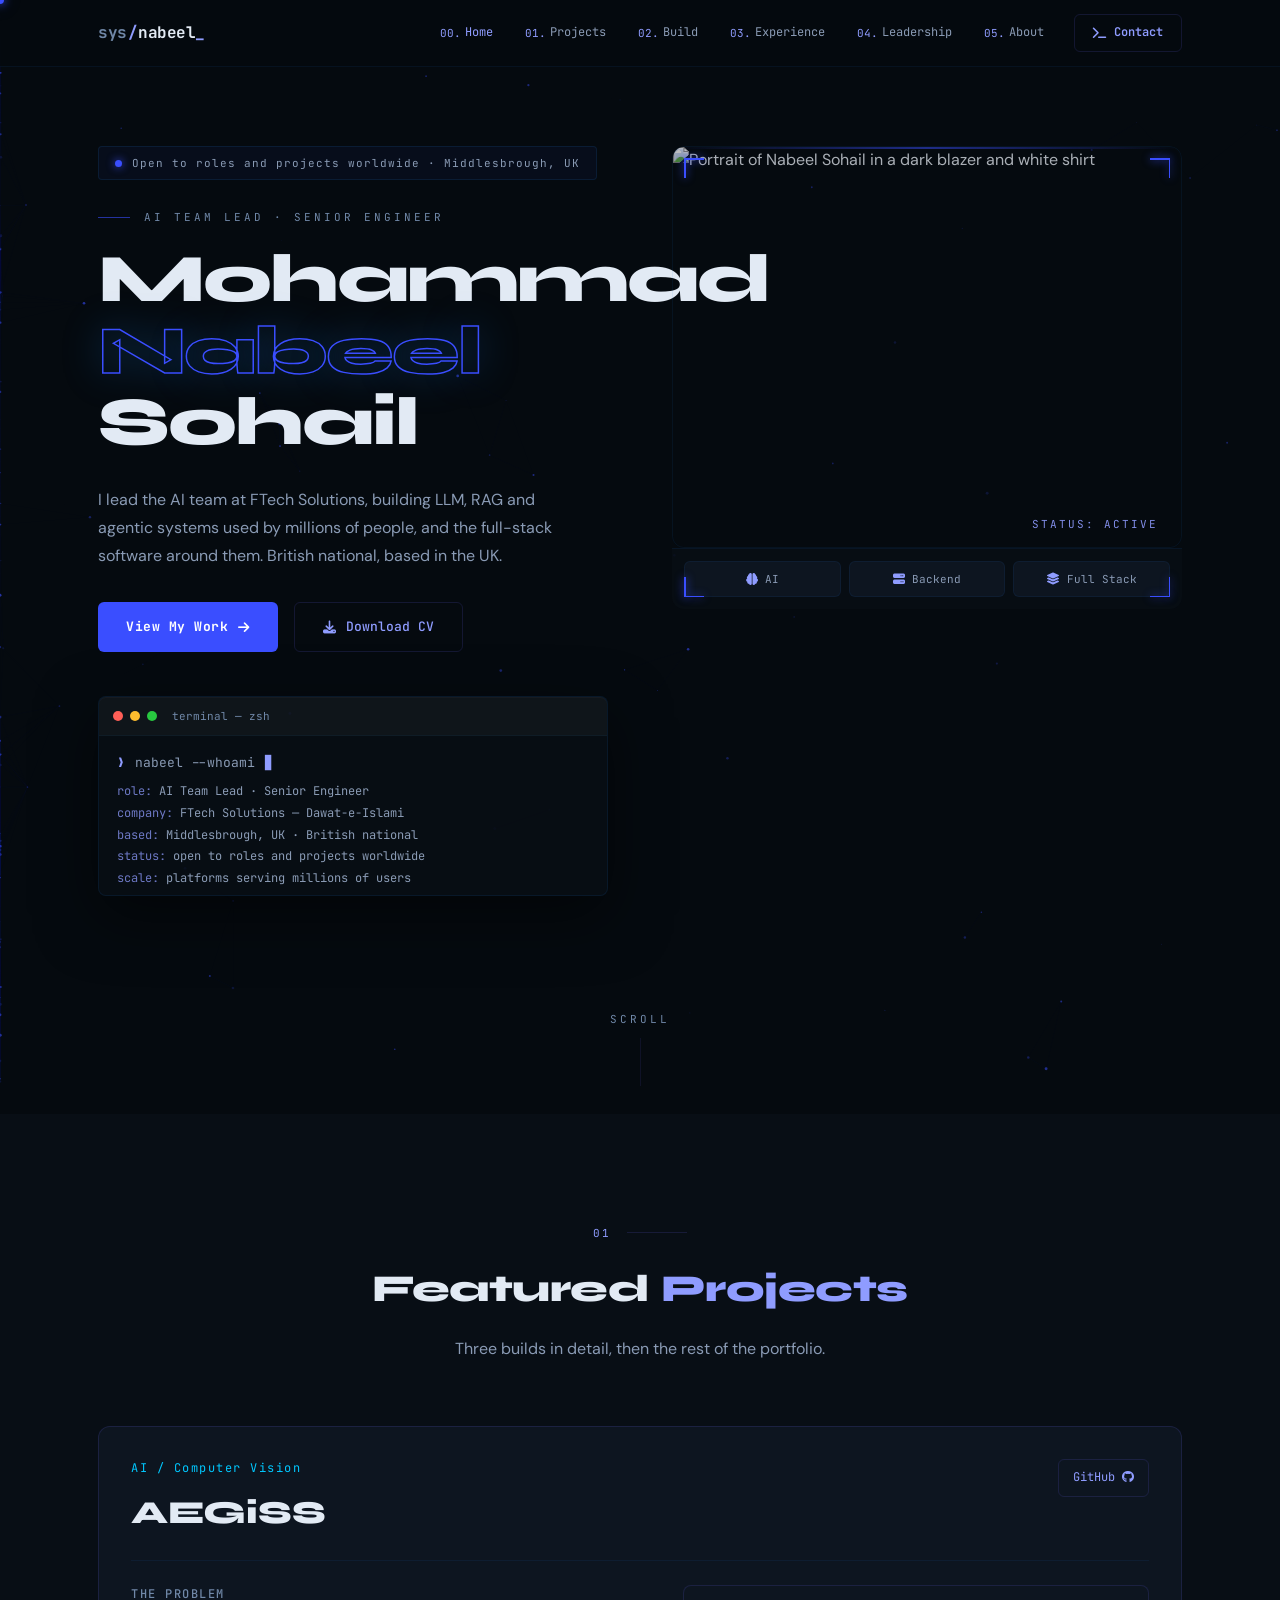
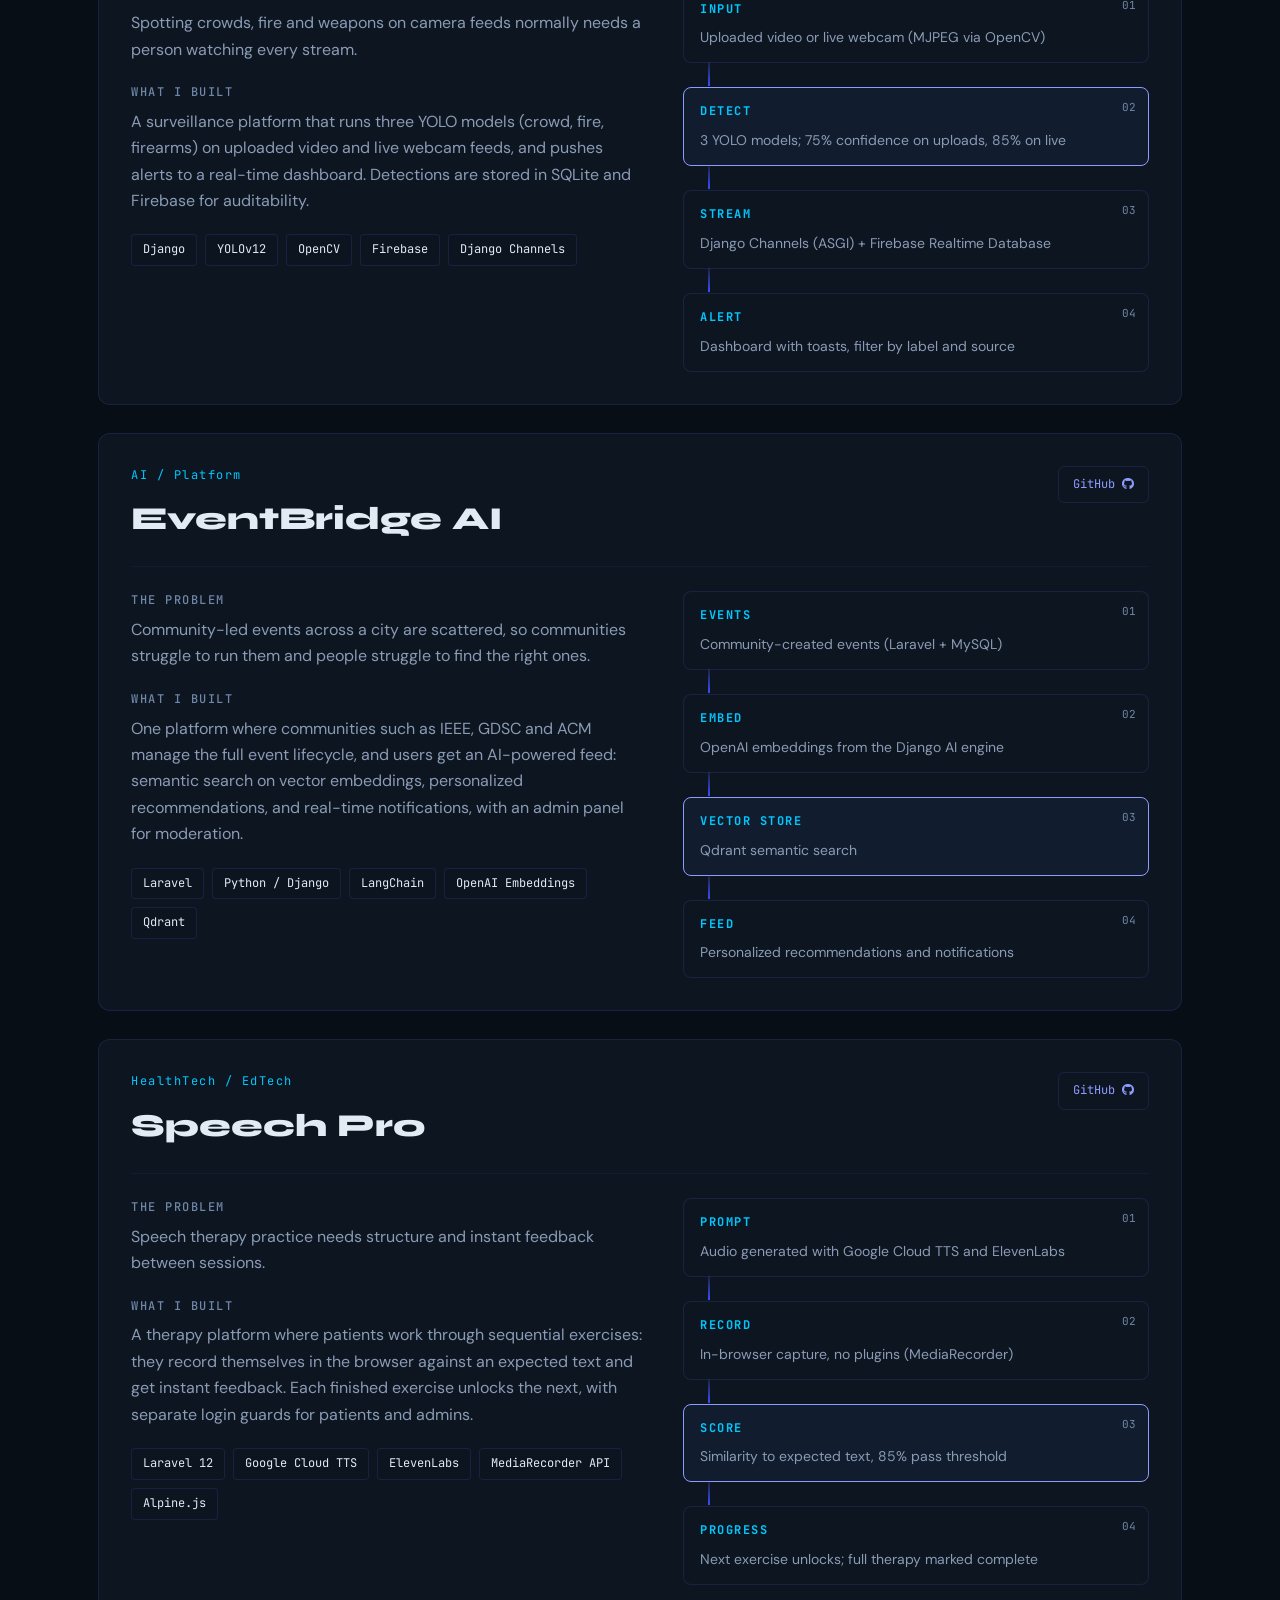
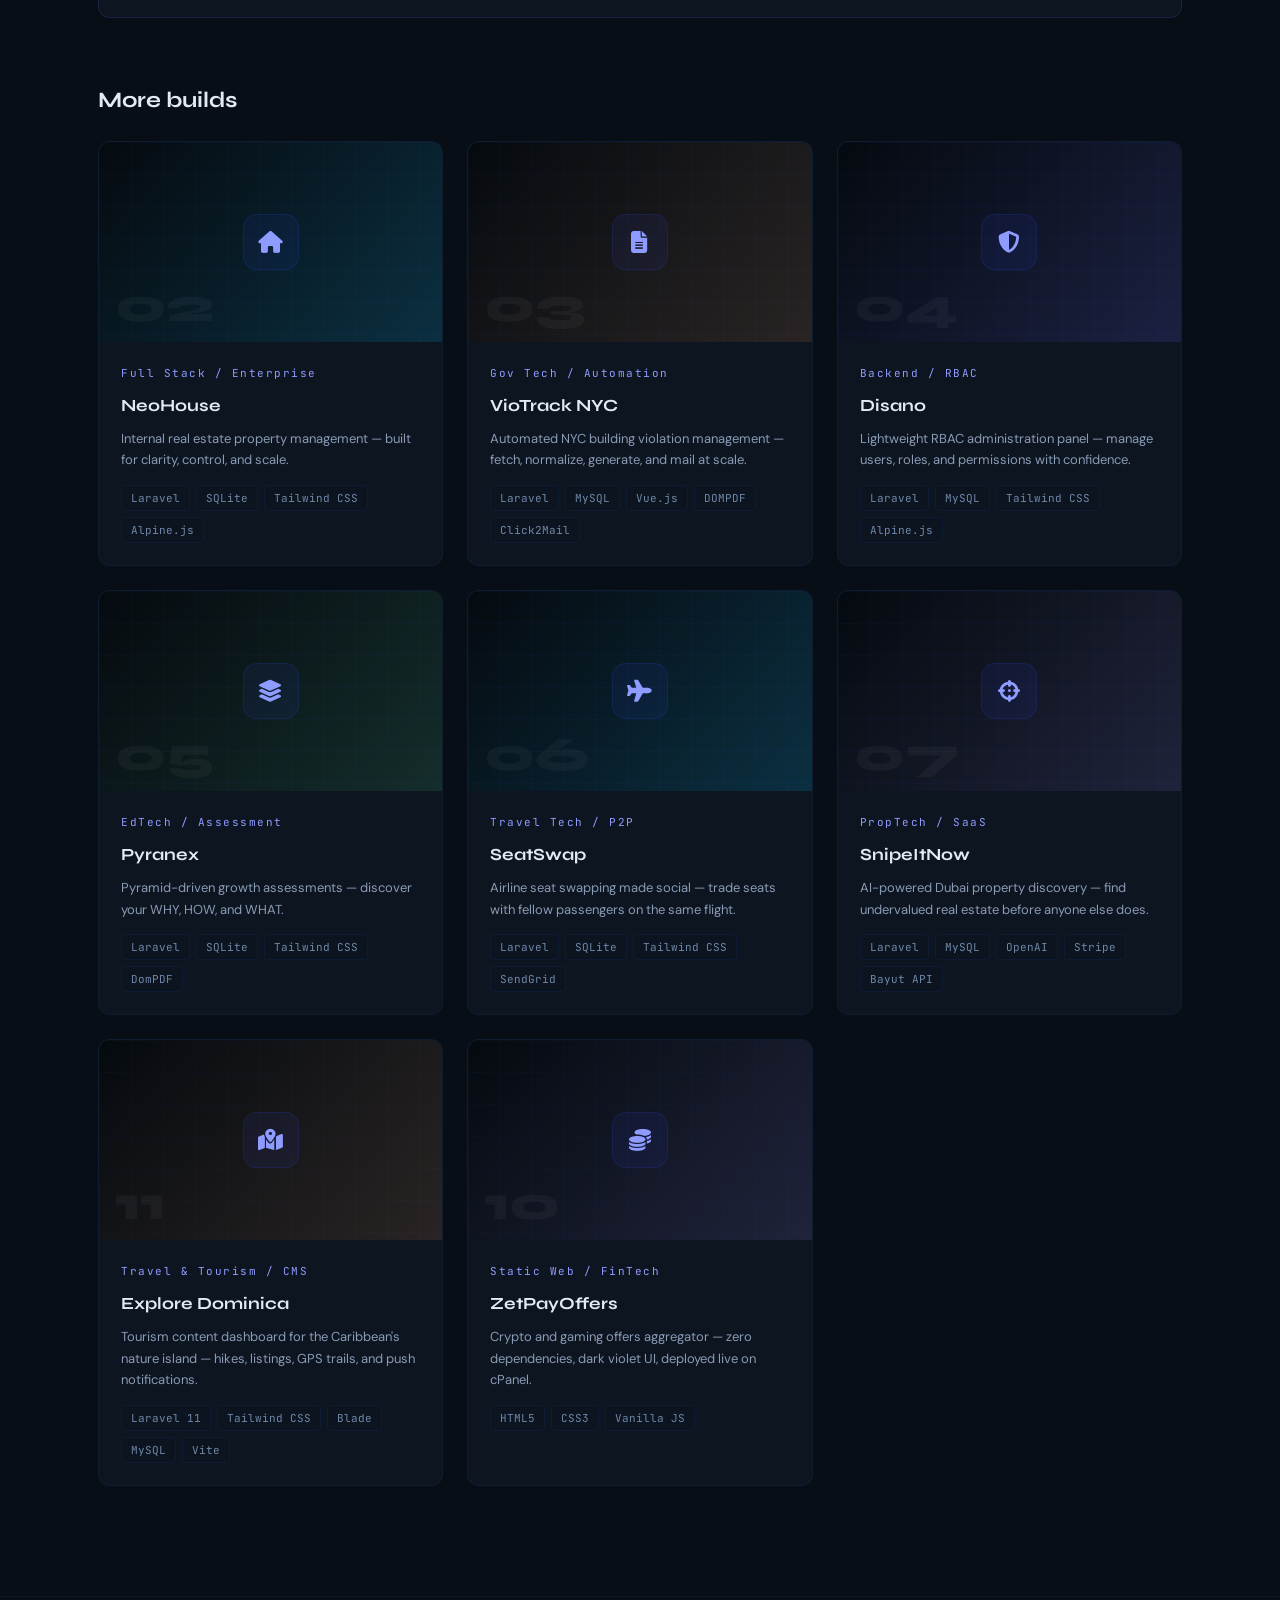
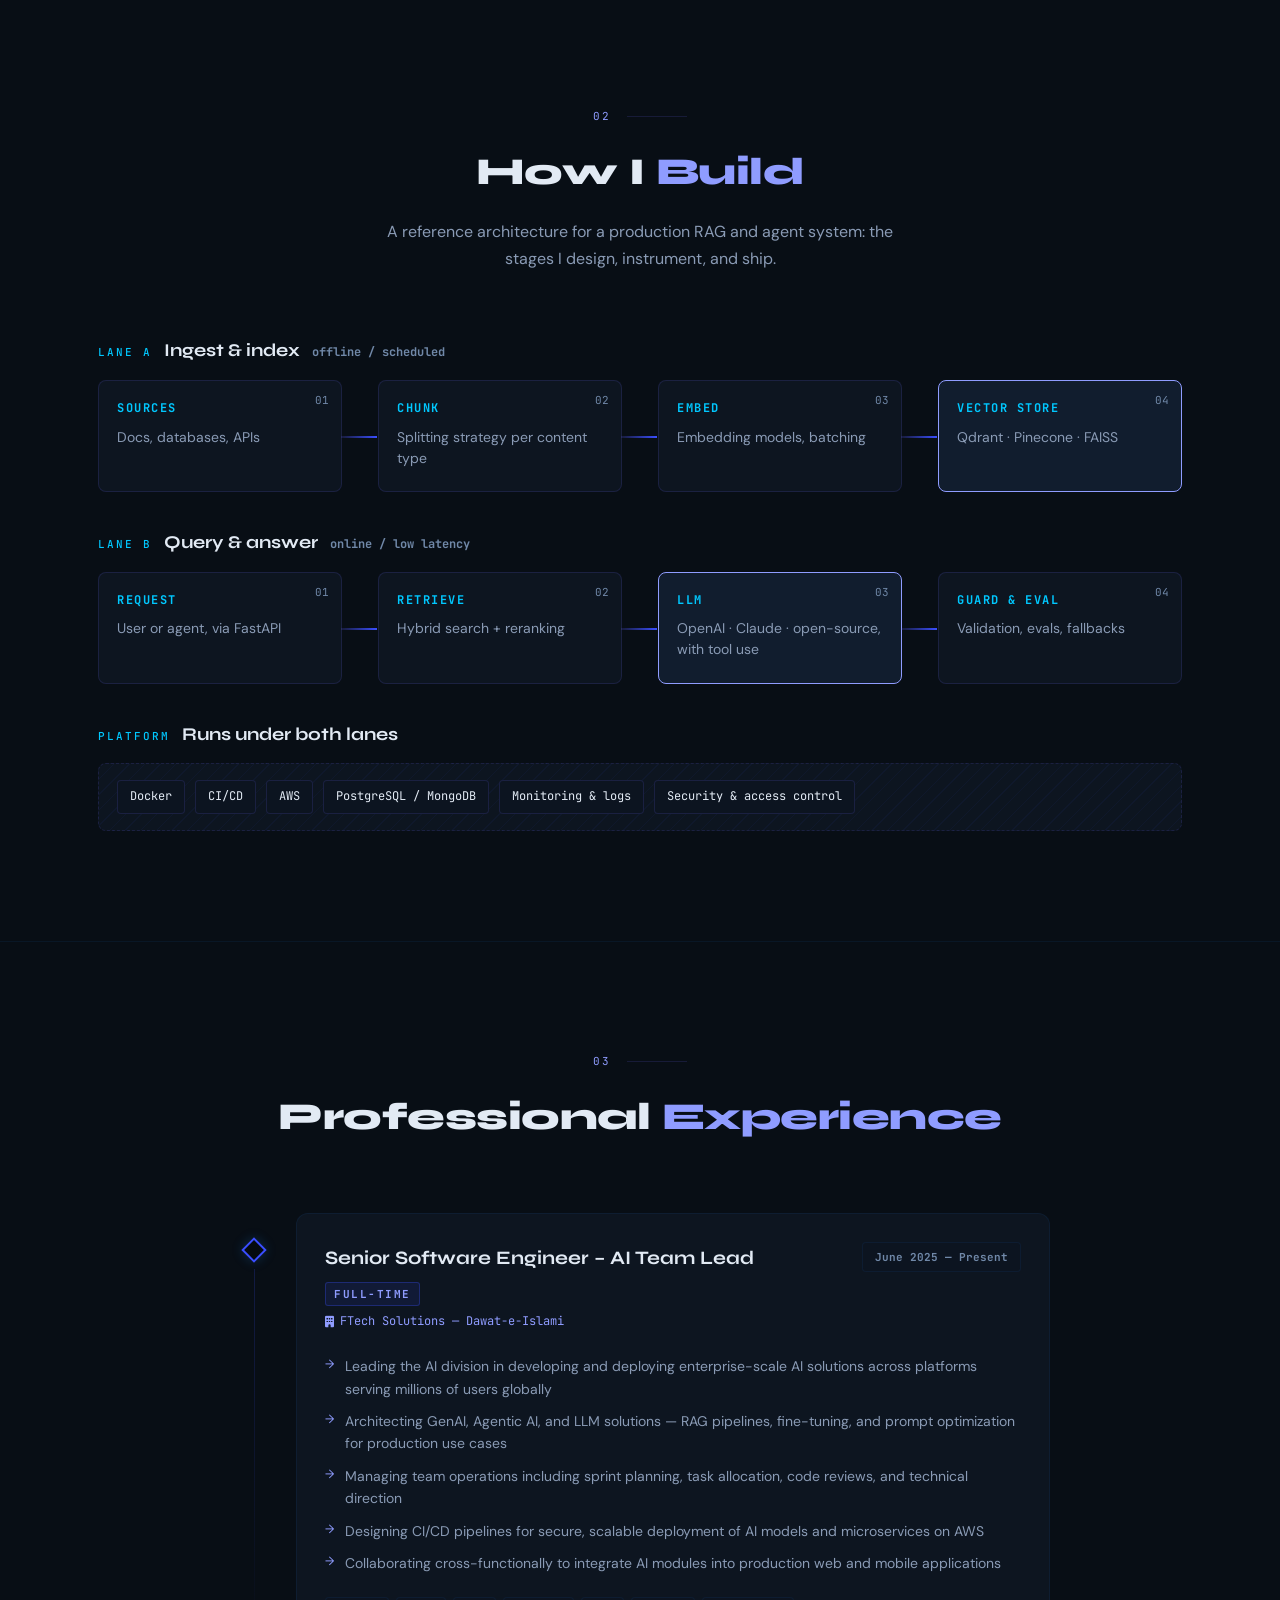
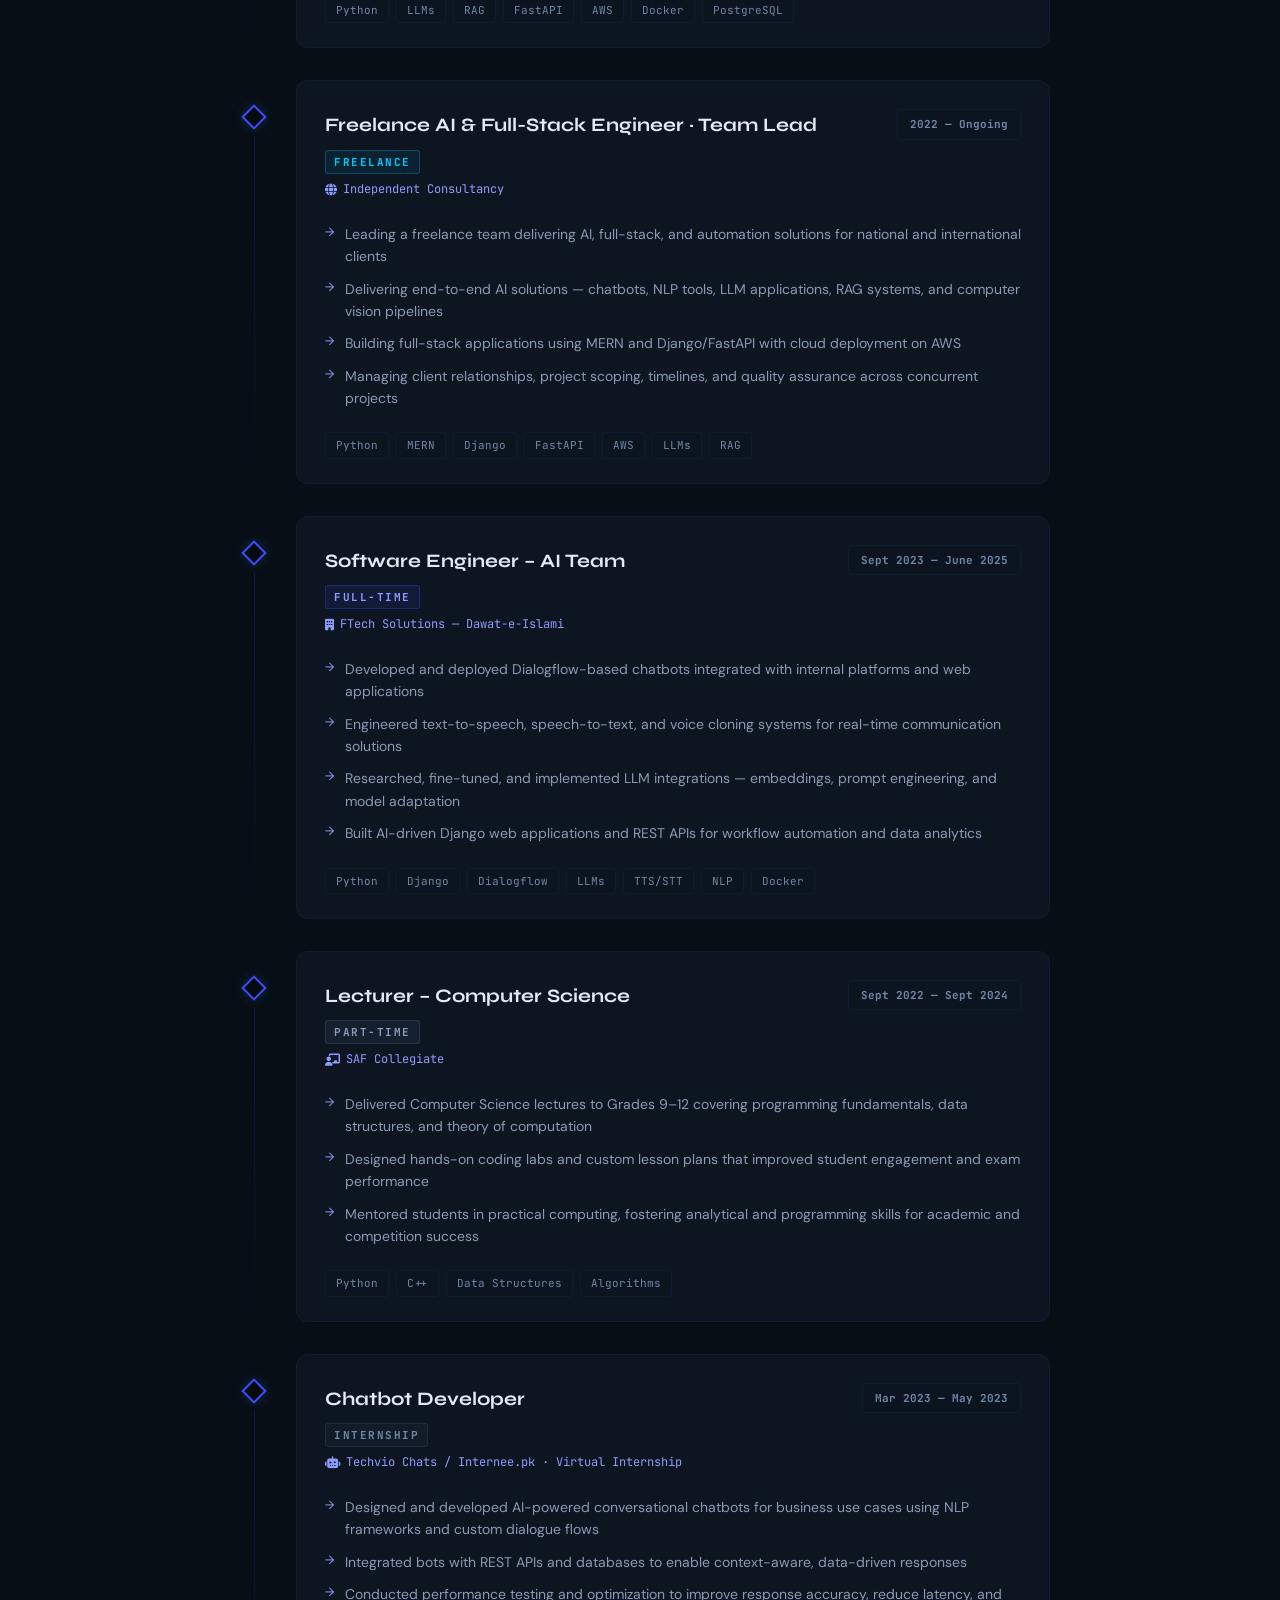
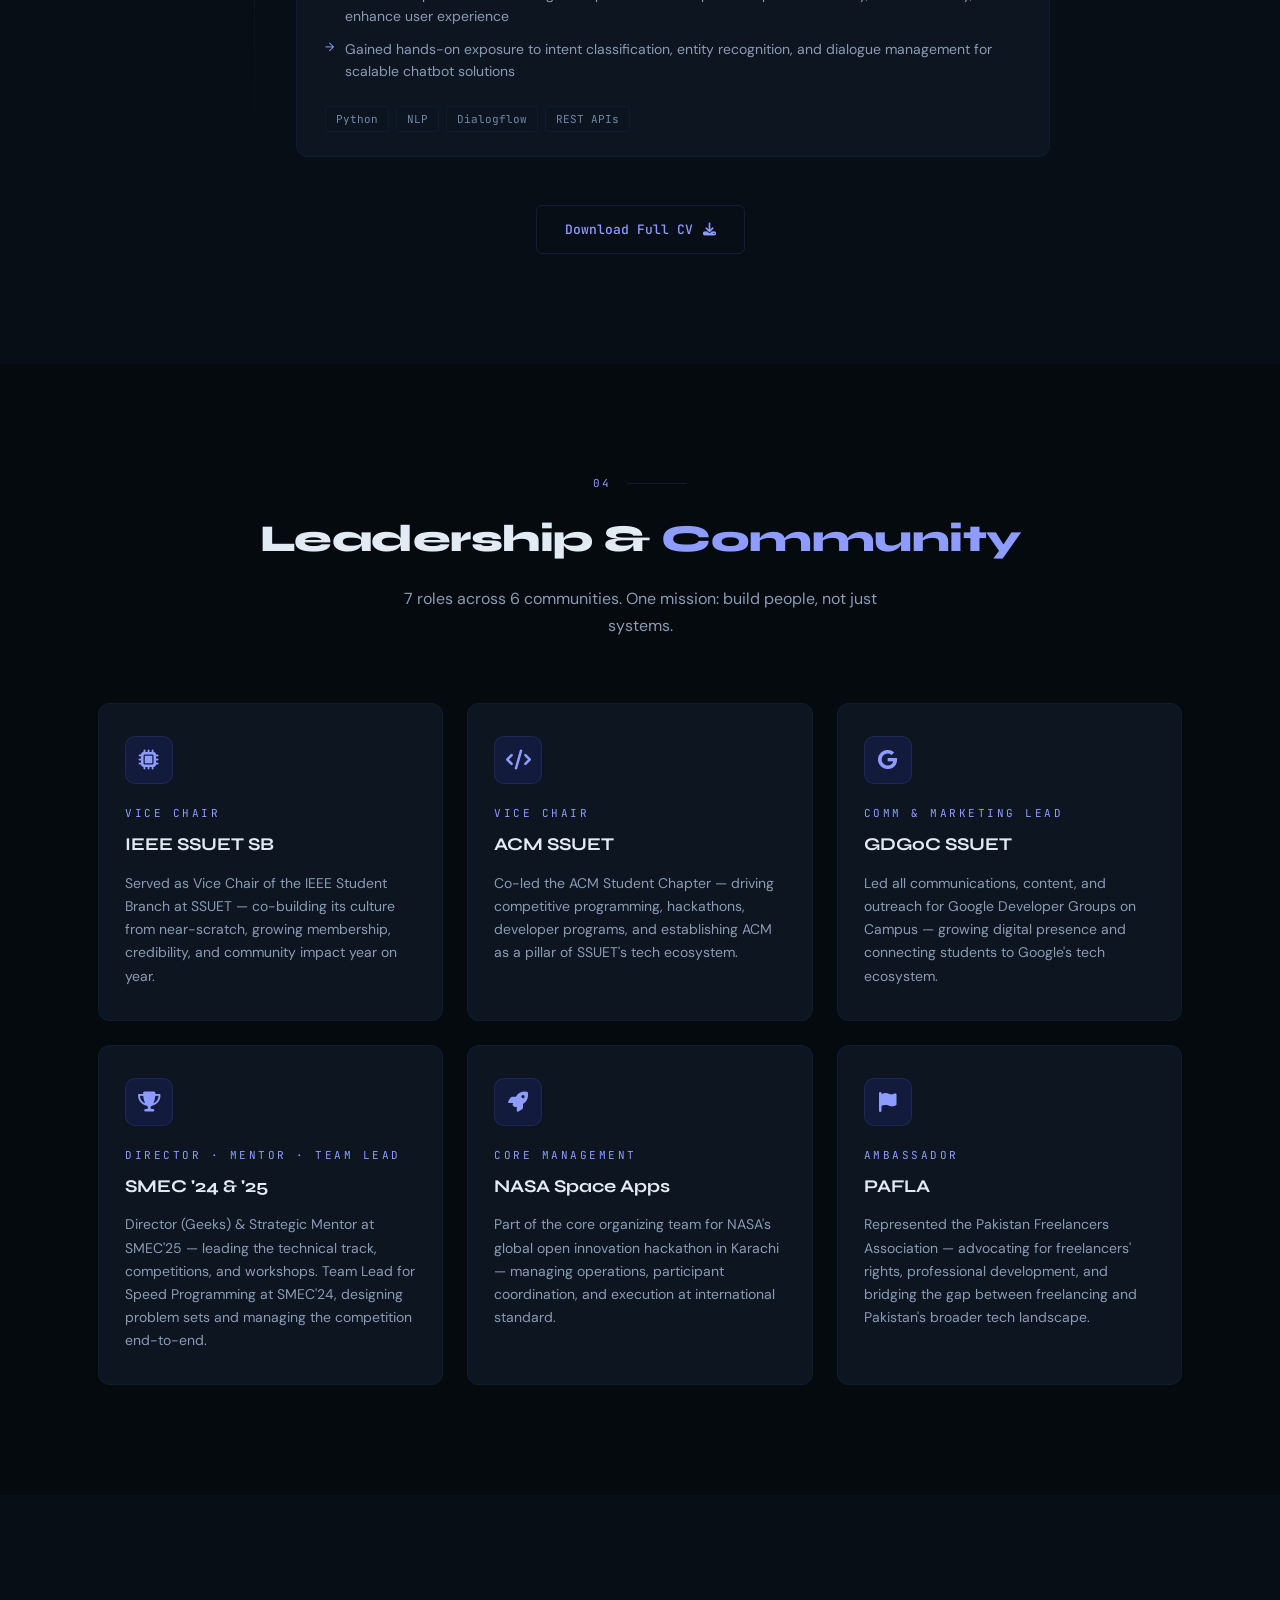
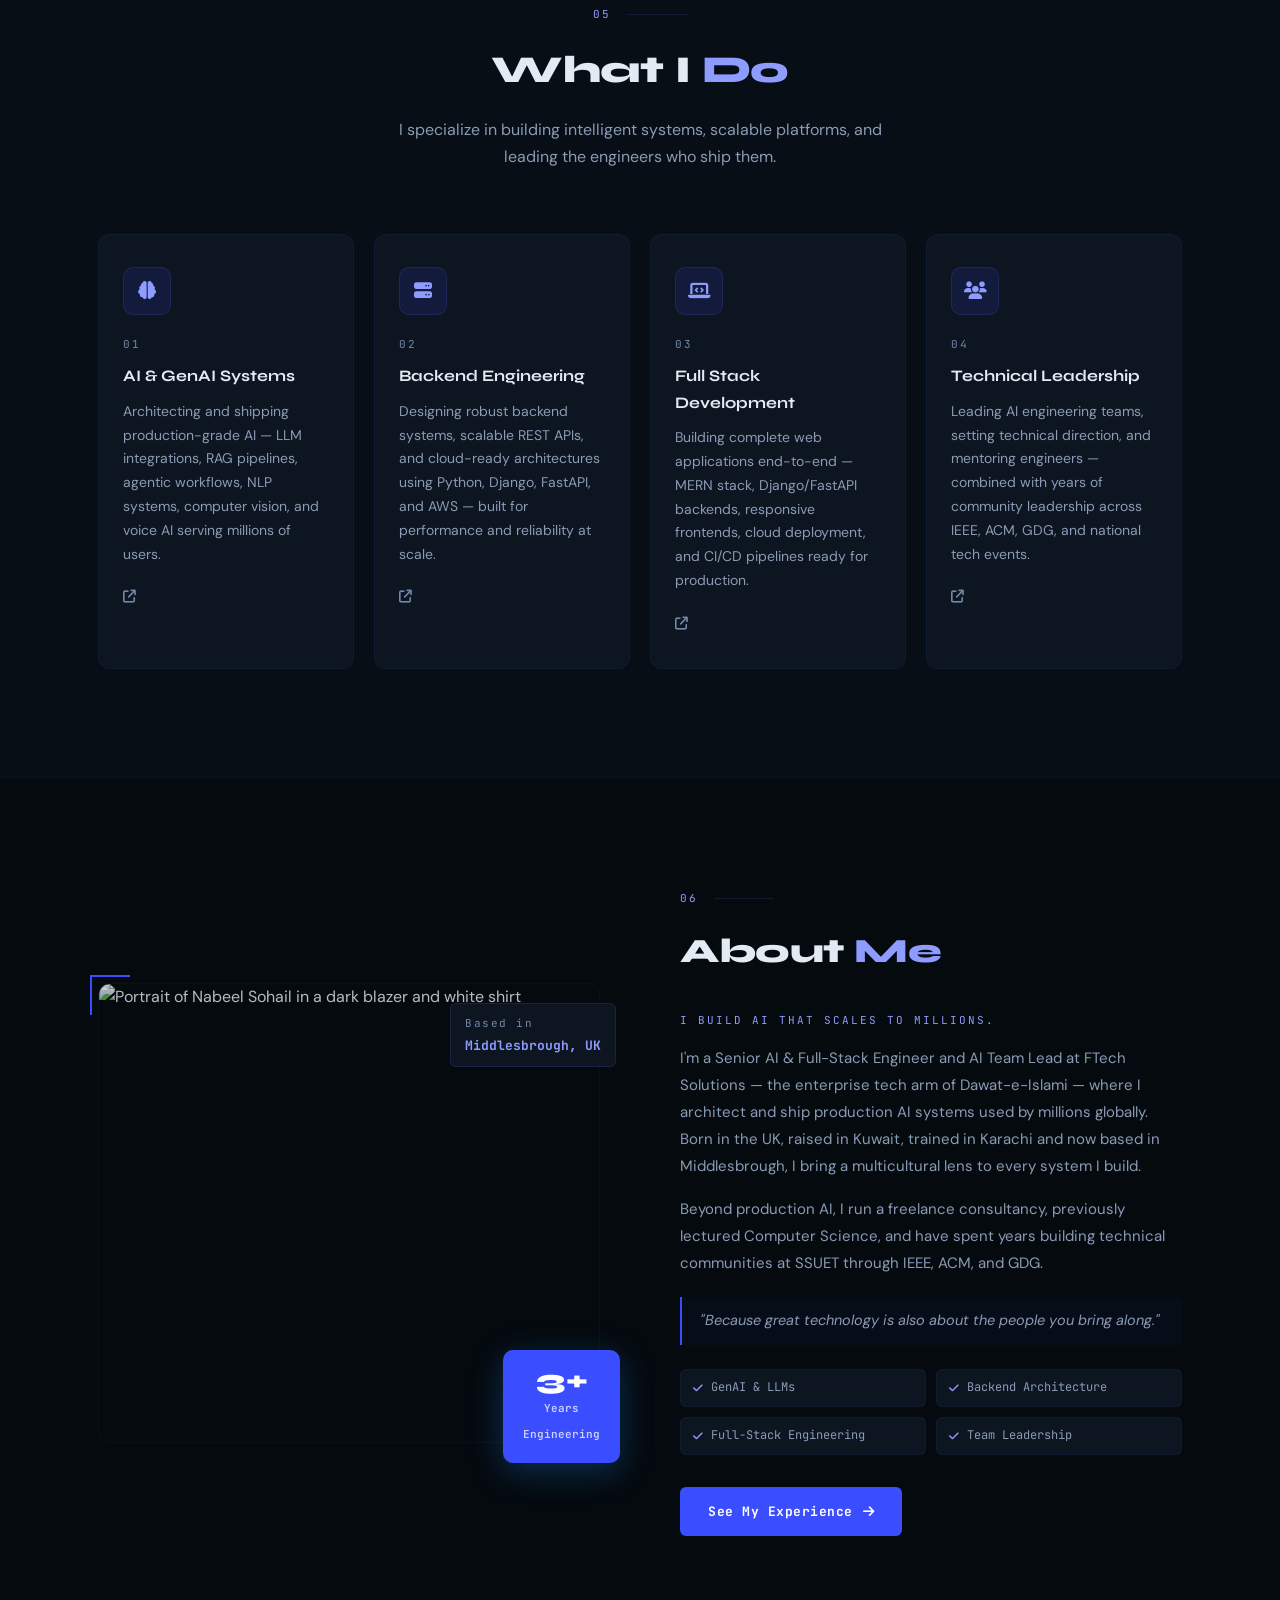
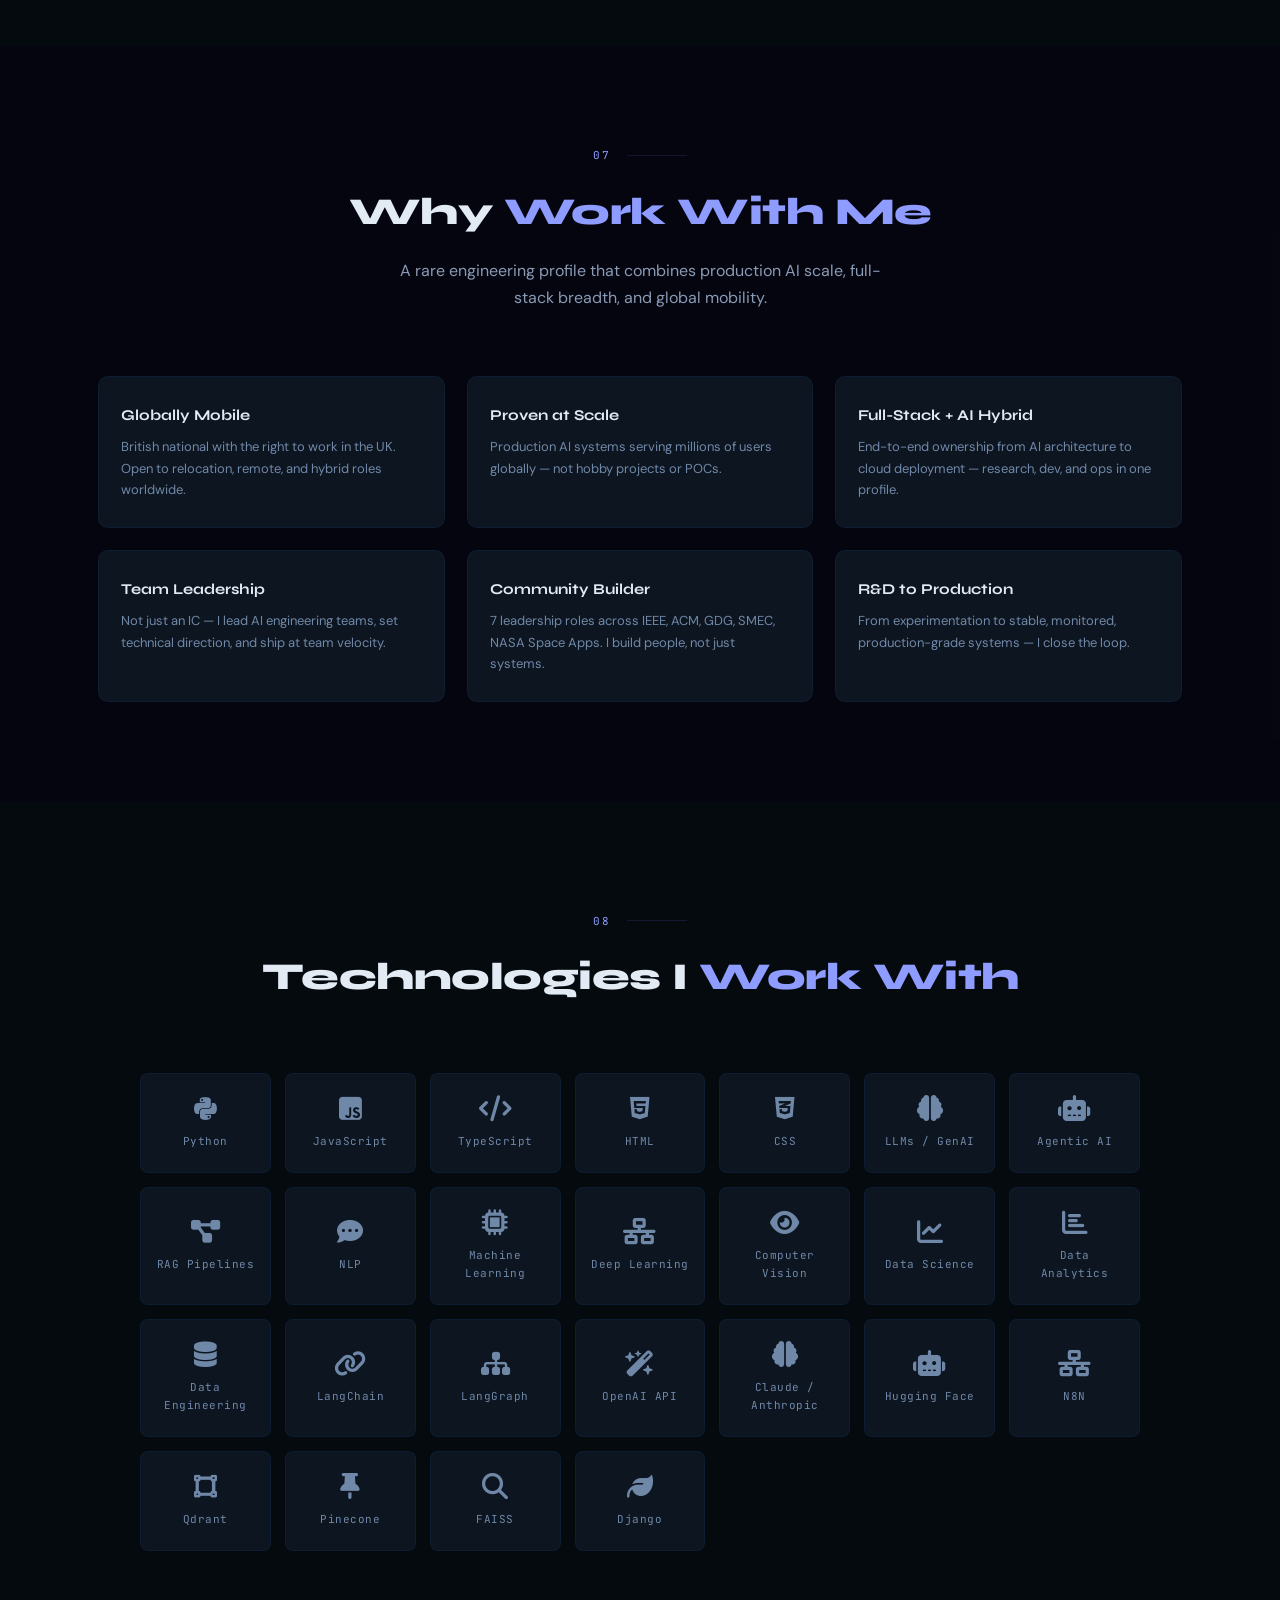
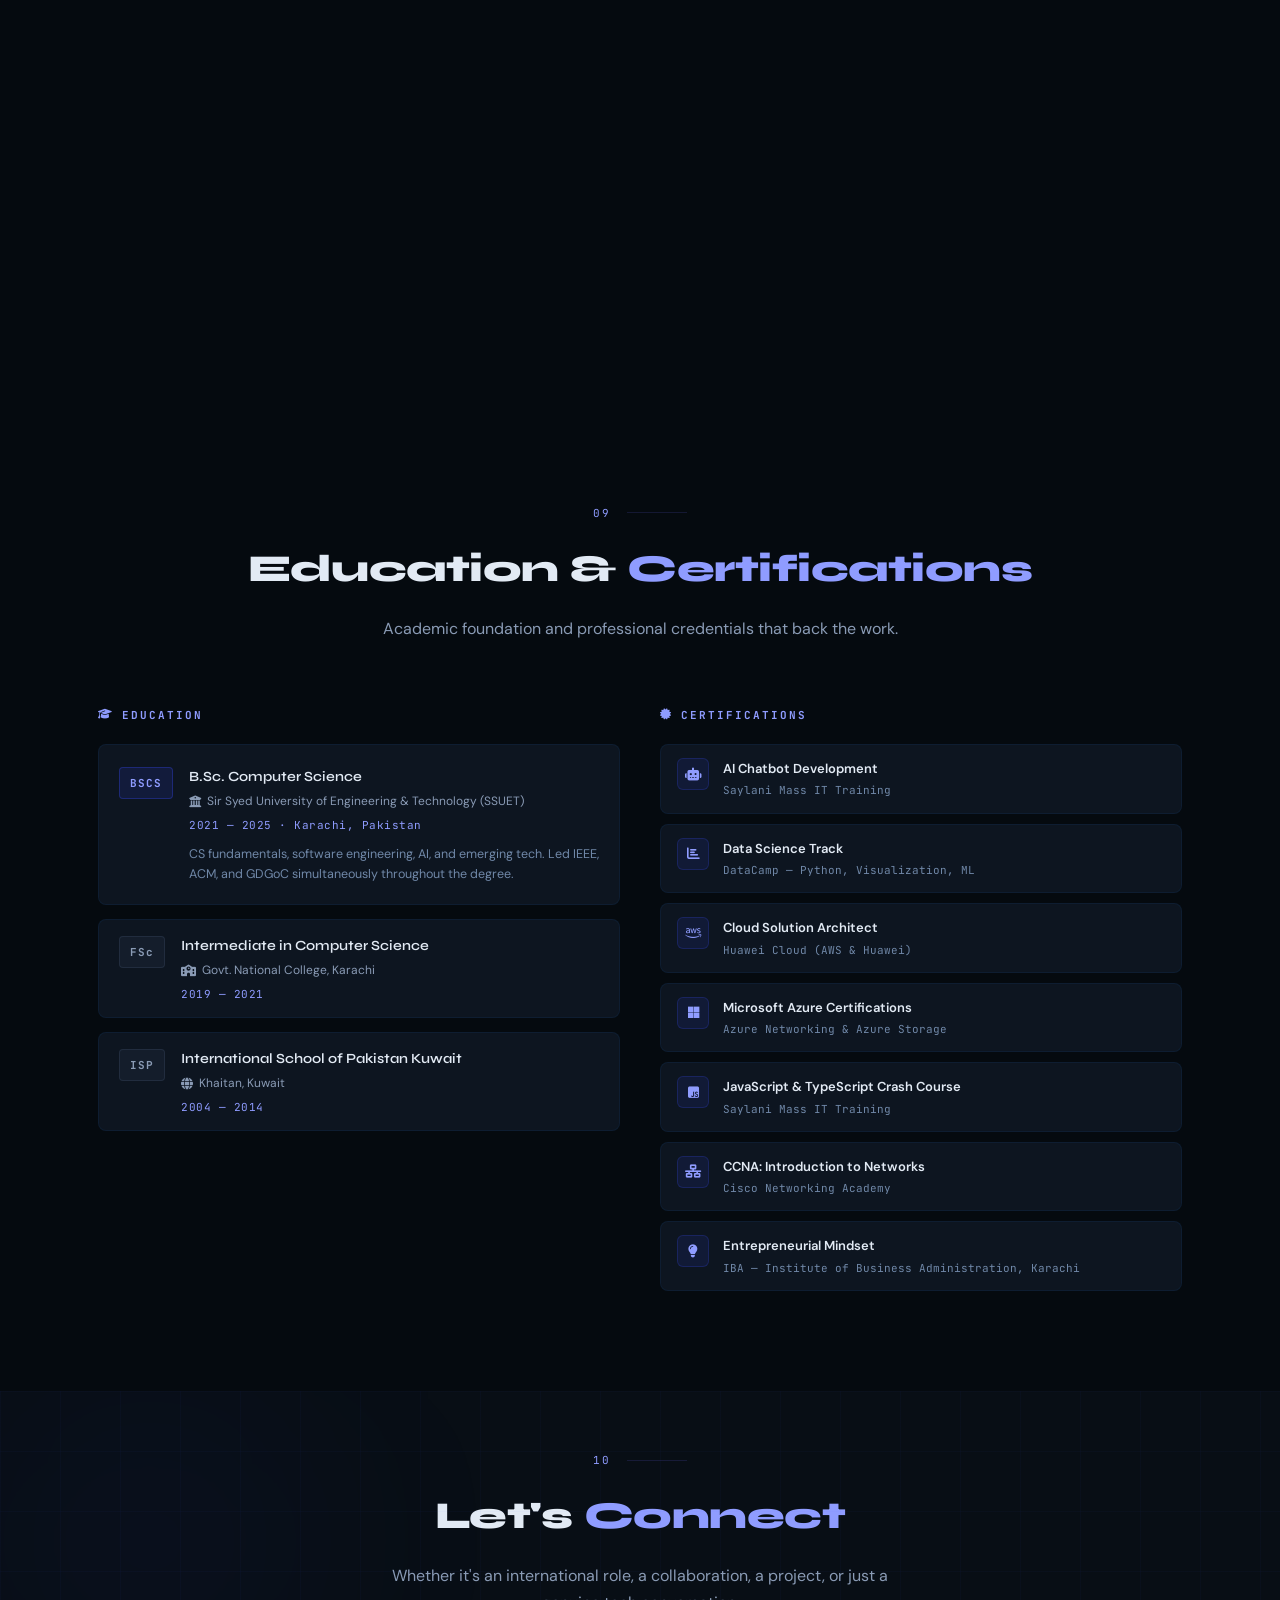
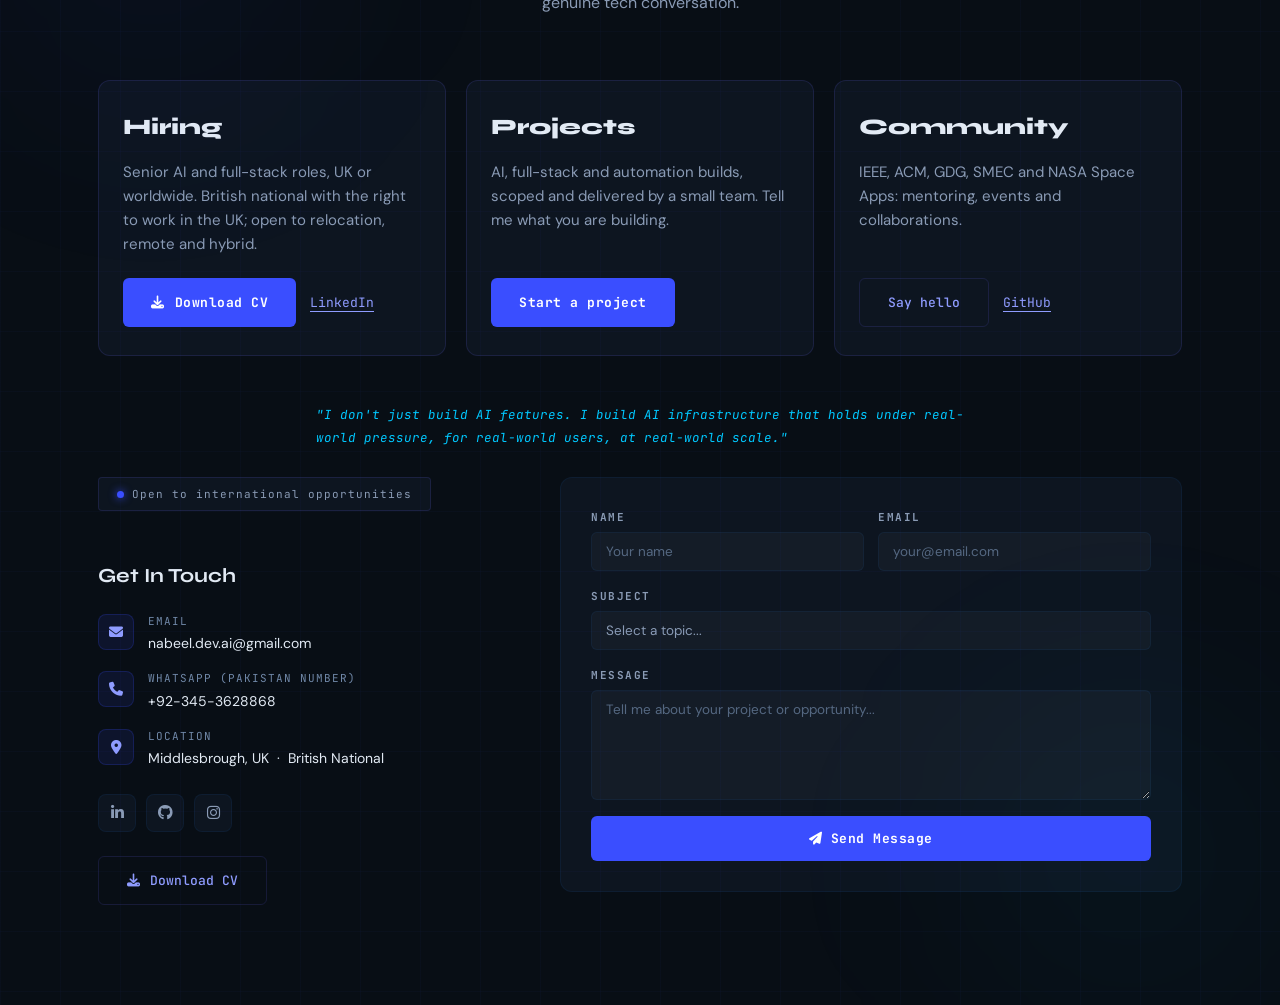
==== index.html @ d6657625 "Refresh portfolio: sharper hero, case studies, reordered sections, contact paths - Hero: availabilit" ====
<!DOCTYPE html>
<html lang="en">
<head>
  <meta charset="UTF-8"/>
  <meta name="viewport" content="width=device-width, initial-scale=1.0"/>
  <title>Mohammad Nabeel Sohail — Senior AI Engineer & Team Lead</title>
  <script>document.documentElement.className += ' js';</script>
  <!-- Favicon -->
  <link rel="icon" type="image/svg+xml" href="favicon.svg"/>

  <!-- SEO -->
  <meta name="description" content="Mohammad Nabeel Sohail — Senior AI Engineer & Team Lead at FTech Solutions. Building production LLMs, RAG pipelines, and agentic AI systems at scale. British national based in Middlesbrough, UK, open to roles and projects worldwide."/>
  <meta name="keywords" content="AI Engineer, GenAI, LLM, RAG, Agentic AI, Full Stack, Python, Django, FastAPI, MERN, Middlesbrough, UK, British, Senior AI Engineer"/>
  <meta name="author" content="Mohammad Nabeel Sohail"/>
  <link rel="canonical" href="https://nabeelsohail-30.github.io/Portfolio/"/>

  <!-- Open Graph -->
  <meta property="og:type" content="website"/>
  <meta property="og:title" content="Mohammad Nabeel Sohail — Senior AI Engineer & Team Lead"/>
  <meta property="og:description" content="Building production AI systems used by millions. LLMs · RAG · Agentic AI · Full Stack. British national, open to roles worldwide."/>
  <meta property="og:image" content="https://nabeelsohail-30.github.io/Portfolio/og-image.png"/>
  <meta property="og:url" content="https://nabeelsohail-30.github.io/Portfolio/"/>
  <meta property="og:site_name" content="Nabeel Sohail — Portfolio"/>

  <!-- Twitter / X Card -->
  <meta name="twitter:card" content="summary_large_image"/>
  <meta name="twitter:title" content="Mohammad Nabeel Sohail — Senior AI Engineer & Team Lead"/>
  <meta name="twitter:description" content="Building enterprise AI at scale. LLMs · RAG · Agentic AI. British national, open to international roles."/>
  <meta name="twitter:image" content="https://nabeelsohail-30.github.io/Portfolio/og-image.png"/>

  <!-- JSON-LD Person Schema -->
  <script type="application/ld+json">
  {
    "@context": "https://schema.org",
    "@type": "Person",
    "name": "Mohammad Nabeel Sohail",
    "jobTitle": "Senior AI Engineer & Team Lead",
    "url": "https://nabeelsohail-30.github.io/Portfolio/",
    "email": "nabeel.dev.ai@gmail.com",
    "telephone": "+92-345-3628868",
    "sameAs": [
      "https://www.linkedin.com/in/nabeel30/",
      "https://github.com/NabeelSohail-30",
      "https://www.instagram.com/coder_nabeel30/"
    ],
    "knowsAbout": ["Artificial Intelligence", "Large Language Models", "RAG", "Agentic AI", "Full Stack Development", "Python", "FastAPI", "AWS", "LangChain"],
    "nationality": "British",
    "address": {
      "@type": "PostalAddress",
      "addressLocality": "Middlesbrough",
      "addressCountry": "GB"
    }
  }
  </script>

  <!-- Google Analytics -->
  <script async src="https://www.googletagmanager.com/gtag/js?id=G-1BT82MBJ9J"></script>
  <script>
    window.dataLayer = window.dataLayer || [];
    function gtag(){dataLayer.push(arguments);}
    gtag('js', new Date());
    gtag('config', 'G-1BT82MBJ9J');
  </script>

  <link rel="preconnect" href="https://fonts.googleapis.com"/>
  <link rel="preconnect" href="https://fonts.gstatic.com" crossorigin/>
  <link href="https://fonts.googleapis.com/css2?family=Syne:wght@400;500;600;700;800&family=JetBrains+Mono:wght@300;400;500;700&family=DM+Sans:ital,wght@0,300;0,400;0,500;1,300&display=swap" rel="stylesheet"/>
  <link rel="stylesheet" href="https://cdnjs.cloudflare.com/ajax/libs/font-awesome/6.5.0/css/all.min.css"/>
  <link rel="stylesheet" href="css/style.css"/>
</head>
<body>

  <!-- LOADER -->
  <div class="loader" id="loader">
    <div class="loader-inner">
      <div class="loader-logo"><span class="logo-prefix">sys</span><span class="logo-slash">/</span><span class="logo-name">nabeel</span><span class="loader-blink">_</span></div>
      <div class="loader-lines" id="loaderLines"></div>
      <div class="loader-bar-wrap"><div class="loader-bar" id="loaderBar"></div></div>
      <div class="loader-status" id="loaderStatus">booting...</div>
      <button class="loader-skip" id="loaderSkip" type="button">Skip intro</button>
    </div>
  </div>

  <a href="#main-content" class="skip-link">Skip to content</a>

  <div class="cursor" id="cursor"></div>
  <div class="cursor-follower" id="cursorFollower"></div>

  <!-- NAVBAR -->
  <header class="navbar" id="navbar">
    <div class="nav-container">
      <a href="#hero" class="logo">
        <span class="logo-prefix">sys</span><span class="logo-slash">/</span><span class="logo-name">nabeel</span><span class="logo-cursor-blink">_</span>
      </a>
      <nav class="nav-links" id="navLinks">
        <a href="#hero" class="nav-item"><span class="nav-num">00.</span>Home</a>
        <a href="#projects" class="nav-item"><span class="nav-num">01.</span>Projects</a>
        <a href="#architecture" class="nav-item"><span class="nav-num">02.</span>Build</a>
        <a href="#experience" class="nav-item"><span class="nav-num">03.</span>Experience</a>
        <a href="#leadership" class="nav-item"><span class="nav-num">04.</span>Leadership</a>
        <a href="#about" class="nav-item"><span class="nav-num">05.</span>About</a>
        <a href="#contact" class="btn-nav-cta"><i class="fas fa-terminal"></i> Contact</a>
      </nav>
      <button class="hamburger" id="hamburger" aria-label="Toggle menu" aria-expanded="false">
        <span></span><span></span><span></span>
      </button>
    </div>
  </header>

  <main id="main-content">

  <!-- HERO -->
  <section class="hero" id="hero">
    <canvas id="particleCanvas"></canvas>
    <div class="hero-inner">
      <div class="hero-left">
        <div class="hero-status">
          <span class="status-dot"></span>
          <span id="statusText" class="status-text">Open to roles and projects worldwide · Middlesbrough, UK</span>
        </div>
        <div class="hero-eyebrow">
          <span class="eyebrow-bar"></span>
          <span class="eyebrow-text">AI TEAM LEAD · SENIOR ENGINEER</span>
        </div>
        <h1 class="hero-title">
          <span class="ht-line">Mohammad</span>
          <span class="ht-line ht-accent">Nabeel</span>
          <span class="ht-line">Sohail</span>
        </h1>
        <p class="hero-desc">I lead the AI team at FTech Solutions, building LLM, RAG and agentic systems used by millions of people, and the full-stack software around them. British national, based in the UK.</p>
        <div class="hero-cta-row">
          <a href="#projects" class="btn-primary-dark"><span>View My Work</span><i class="fas fa-arrow-right"></i></a>
          <a href="NabeelSohail-CV.pdf" class="btn-ghost-dark" download><i class="fas fa-download"></i> Download CV</a>
        </div>
        <div class="hero-terminal">
          <div class="term-bar">
            <span class="tc tc-r"></span><span class="tc tc-y"></span><span class="tc tc-g"></span>
            <span class="term-title">terminal — zsh</span>
          </div>
          <div class="term-body">
            <div class="term-line">
              <span class="term-prompt">❯</span>
              <span class="term-cmd" id="termCmd"></span><span class="term-blink">▋</span>
            </div>
            <div class="term-output" id="termOutput"></div>
          </div>
        </div>
      </div>
      <div class="hero-right">
        <div class="hud-frame">
          <div class="hud-corner hc-tl"></div>
          <div class="hud-corner hc-tr"></div>
          <div class="hud-corner hc-bl"></div>
          <div class="hud-corner hc-br"></div>
          <div class="hud-tag-top">// ENGINEER.PROFILE</div>
          <div class="hud-tag-bot">STATUS: ACTIVE</div>
          <div class="hud-img">
            <img src="./profile.jpg" alt="Portrait of Nabeel Sohail in a dark blazer and white shirt" loading="eager"/>
            <div class="hud-scanbar"></div>
          </div>
          <div class="hud-pills">
            <div class="hpill"><i class="fas fa-brain"></i> AI</div>
            <div class="hpill"><i class="fas fa-server"></i> Backend</div>
            <div class="hpill"><i class="fas fa-layer-group"></i> Full Stack</div>
          </div>
        </div>
      </div>
    </div>
    <div class="hero-scrollhint">
      <span>SCROLL</span>
      <div class="sh-track"><div class="sh-dot"></div></div>
    </div>
  </section>


  <!-- PROJECTS -->
  <section class="projects" id="projects">
    <div class="container">
      <div class="sec-head reveal">
        <div class="sh-meta"><span class="sh-idx">01</span><span class="sh-rule"></span></div>
        <h2>Featured <span class="accent">Projects</span></h2>
        <p>Three builds in detail, then the rest of the portfolio.</p>
      </div>
      <div class="cases">
        <article class="case reveal">
          <header class="case-head">
            <div><span class="case-cat">AI / Computer Vision</span><h3>AEGiSS</h3></div>
            <a class="case-link" href="https://github.com/NabeelSohail-30/FYP" target="_blank" rel="noopener noreferrer">GitHub <i class="fab fa-github"></i></a>
          </header>
          <div class="case-body">
            <div class="case-text">
              <h4>The problem</h4>
              <p>Spotting crowds, fire and weapons on camera feeds normally needs a person watching every stream.</p>
              <h4>What I built</h4>
              <p>A surveillance platform that runs three YOLO models (crowd, fire, firearms) on uploaded video and live webcam feeds, and pushes alerts to a real-time dashboard. Detections are stored in SQLite and Firebase for auditability.</p>
              <ul class="case-tags"><li>Django</li><li>YOLOv12</li><li>OpenCV</li><li>Firebase</li><li>Django Channels</li></ul>
            </div>
            <ol class="mini-pipe" aria-label="AEGiSS pipeline">
              <li class="node"><span class="node-k">INPUT</span><span class="node-t">Uploaded video or live webcam (MJPEG via OpenCV)</span></li>
              <li class="node node--core"><span class="node-k">DETECT</span><span class="node-t">3 YOLO models; 75% confidence on uploads, 85% on live</span></li>
              <li class="node"><span class="node-k">STREAM</span><span class="node-t">Django Channels (ASGI) + Firebase Realtime Database</span></li>
              <li class="node"><span class="node-k">ALERT</span><span class="node-t">Dashboard with toasts, filter by label and source</span></li>
            </ol>
          </div>
        </article>

        <article class="case reveal">
          <header class="case-head">
            <div><span class="case-cat">AI / Platform</span><h3>EventBridge AI</h3></div>
            <a class="case-link" href="https://github.com/LaibaRafique/eventbridge-ai-web" target="_blank" rel="noopener noreferrer">GitHub <i class="fab fa-github"></i></a>
          </header>
          <div class="case-body">
            <div class="case-text">
              <h4>The problem</h4>
              <p>Community-led events across a city are scattered, so communities struggle to run them and people struggle to find the right ones.</p>
              <h4>What I built</h4>
              <p>One platform where communities such as IEEE, GDSC and ACM manage the full event lifecycle, and users get an AI-powered feed: semantic search on vector embeddings, personalized recommendations, and real-time notifications, with an admin panel for moderation.</p>
              <ul class="case-tags"><li>Laravel</li><li>Python / Django</li><li>LangChain</li><li>OpenAI Embeddings</li><li>Qdrant</li></ul>
            </div>
            <ol class="mini-pipe" aria-label="EventBridge AI pipeline">
              <li class="node"><span class="node-k">EVENTS</span><span class="node-t">Community-created events (Laravel + MySQL)</span></li>
              <li class="node"><span class="node-k">EMBED</span><span class="node-t">OpenAI embeddings from the Django AI engine</span></li>
              <li class="node node--store"><span class="node-k">VECTOR STORE</span><span class="node-t">Qdrant semantic search</span></li>
              <li class="node"><span class="node-k">FEED</span><span class="node-t">Personalized recommendations and notifications</span></li>
            </ol>
          </div>
        </article>

        <article class="case reveal">
          <header class="case-head">
            <div><span class="case-cat">HealthTech / EdTech</span><h3>Speech Pro</h3></div>
            <a class="case-link" href="https://github.com/NabeelSohail-30/speech-pro" target="_blank" rel="noopener noreferrer">GitHub <i class="fab fa-github"></i></a>
          </header>
          <div class="case-body">
            <div class="case-text">
              <h4>The problem</h4>
              <p>Speech therapy practice needs structure and instant feedback between sessions.</p>
              <h4>What I built</h4>
              <p>A therapy platform where patients work through sequential exercises: they record themselves in the browser against an expected text and get instant feedback. Each finished exercise unlocks the next, with separate login guards for patients and admins.</p>
              <ul class="case-tags"><li>Laravel 12</li><li>Google Cloud TTS</li><li>ElevenLabs</li><li>MediaRecorder API</li><li>Alpine.js</li></ul>
            </div>
            <ol class="mini-pipe" aria-label="Speech Pro pipeline">
              <li class="node"><span class="node-k">PROMPT</span><span class="node-t">Audio generated with Google Cloud TTS and ElevenLabs</span></li>
              <li class="node"><span class="node-k">RECORD</span><span class="node-t">In-browser capture, no plugins (MediaRecorder)</span></li>
              <li class="node node--core"><span class="node-k">SCORE</span><span class="node-t">Similarity to expected text, 85% pass threshold</span></li>
              <li class="node"><span class="node-k">PROGRESS</span><span class="node-t">Next exercise unlocks; full therapy marked complete</span></li>
            </ol>
          </div>
        </article>
      </div>

      <h3 class="more-head">More builds</h3>
      <div class="proj-grid">

        <!-- 02 · NeoHouse -->
        <div class="proj-card reveal rd-2">
          <div class="proj-vis pvis-2">
            <div class="pv-gridlines"></div>
            <div class="pv-num">02</div>
            <div class="pv-icon"><i class="fas fa-home"></i></div>
            <div class="proj-hover"><a href="https://github.com/NabeelSohail-30/prop_mgmt" class="btn-proj" target="_blank" rel="noopener noreferrer">GitHub <i class="fab fa-github"></i></a></div>
          </div>
          <div class="proj-info">
            <div class="pi-meta"><span class="pi-cat">Full Stack / Enterprise</span></div>
            <h3>NeoHouse</h3>
            <p>Internal real estate property management — built for clarity, control, and scale.</p>
            <div class="pi-tags"><span>Laravel</span><span>SQLite</span><span>Tailwind CSS</span><span>Alpine.js</span></div>
          </div>
          <div class="cborder"></div>
        </div>

        <!-- 03 · VioTrack NYC -->
        <div class="proj-card reveal rd-3">
          <div class="proj-vis pvis-5">
            <div class="pv-gridlines"></div>
            <div class="pv-num">03</div>
            <div class="pv-icon"><i class="fas fa-file-alt"></i></div>
            <div class="proj-hover"><a href="https://github.com/NabeelSohail-30/AM-Violation" class="btn-proj" target="_blank" rel="noopener noreferrer">GitHub <i class="fab fa-github"></i></a></div>
          </div>
          <div class="proj-info">
            <div class="pi-meta"><span class="pi-cat">Gov Tech / Automation</span></div>
            <h3>VioTrack NYC</h3>
            <p>Automated NYC building violation management — fetch, normalize, generate, and mail at scale.</p>
            <div class="pi-tags"><span>Laravel</span><span>MySQL</span><span>Vue.js</span><span>DOMPDF</span><span>Click2Mail</span></div>
          </div>
          <div class="cborder"></div>
        </div>

        <!-- 04 · Disano -->
        <div class="proj-card reveal rd-4">
          <div class="proj-vis pvis-3">
            <div class="pv-gridlines"></div>
            <div class="pv-num">04</div>
            <div class="pv-icon"><i class="fas fa-shield-alt"></i></div>
            <div class="proj-hover"><a href="https://github.com/NabeelSohail-30/Disano" class="btn-proj" target="_blank" rel="noopener noreferrer">GitHub <i class="fab fa-github"></i></a></div>
          </div>
          <div class="proj-info">
            <div class="pi-meta"><span class="pi-cat">Backend / RBAC</span></div>
            <h3>Disano</h3>
            <p>Lightweight RBAC administration panel — manage users, roles, and permissions with confidence.</p>
            <div class="pi-tags"><span>Laravel</span><span>MySQL</span><span>Tailwind CSS</span><span>Alpine.js</span></div>
          </div>
          <div class="cborder"></div>
        </div>

        <!-- 05 · Pyranex -->
        <div class="proj-card reveal rd-5">
          <div class="proj-vis pvis-4">
            <div class="pv-gridlines"></div>
            <div class="pv-num">05</div>
            <div class="pv-icon"><i class="fas fa-layer-group"></i></div>
            <div class="proj-hover"><a href="https://github.com/NabeelSohail-30/Pyranex" class="btn-proj" target="_blank" rel="noopener noreferrer">GitHub <i class="fab fa-github"></i></a></div>
          </div>
          <div class="proj-info">
            <div class="pi-meta"><span class="pi-cat">EdTech / Assessment</span></div>
            <h3>Pyranex</h3>
            <p>Pyramid-driven growth assessments — discover your WHY, HOW, and WHAT.</p>
            <div class="pi-tags"><span>Laravel</span><span>SQLite</span><span>Tailwind CSS</span><span>DomPDF</span></div>
          </div>
          <div class="cborder"></div>
        </div>

        <!-- 06 · SeatSwap -->
        <div class="proj-card reveal rd-6">
          <div class="proj-vis pvis-2">
            <div class="pv-gridlines"></div>
            <div class="pv-num">06</div>
            <div class="pv-icon"><i class="fas fa-plane"></i></div>
            <div class="proj-hover"><a href="https://github.com/NabeelSohail-30/SeatSwap" class="btn-proj" target="_blank" rel="noopener noreferrer">GitHub <i class="fab fa-github"></i></a></div>
          </div>
          <div class="proj-info">
            <div class="pi-meta"><span class="pi-cat">Travel Tech / P2P</span></div>
            <h3>SeatSwap</h3>
            <p>Airline seat swapping made social — trade seats with fellow passengers on the same flight.</p>
            <div class="pi-tags"><span>Laravel</span><span>SQLite</span><span>Tailwind CSS</span><span>SendGrid</span></div>
          </div>
          <div class="cborder"></div>
        </div>

        <!-- 07 · SnipeItNow -->
        <div class="proj-card reveal rd-1">
          <div class="proj-vis pvis-6">
            <div class="pv-gridlines"></div>
            <div class="pv-num">07</div>
            <div class="pv-icon"><i class="fas fa-crosshairs"></i></div>
            <div class="proj-hover"><a href="https://github.com/NabeelSohail-30/Snipeitnow" class="btn-proj" target="_blank" rel="noopener noreferrer">GitHub <i class="fab fa-github"></i></a></div>
          </div>
          <div class="proj-info">
            <div class="pi-meta"><span class="pi-cat">PropTech / SaaS</span></div>
            <h3>SnipeItNow</h3>
            <p>AI-powered Dubai property discovery — find undervalued real estate before anyone else does.</p>
            <div class="pi-tags"><span>Laravel</span><span>MySQL</span><span>OpenAI</span><span>Stripe</span><span>Bayut API</span></div>
          </div>
          <div class="cborder"></div>
        </div>

        <!-- 11 · Explore Dominica -->
        <div class="proj-card reveal rd-5">
          <div class="proj-vis pvis-5">
            <div class="pv-gridlines"></div>
            <div class="pv-num">11</div>
            <div class="pv-icon"><i class="fas fa-map-marked-alt"></i></div>
          </div>
          <div class="proj-info">
            <div class="pi-meta"><span class="pi-cat">Travel & Tourism / CMS</span></div>
            <h3>Explore Dominica</h3>
            <p>Tourism content dashboard for the Caribbean's nature island — hikes, listings, GPS trails, and push notifications.</p>
            <div class="pi-tags"><span>Laravel 11</span><span>Tailwind CSS</span><span>Blade</span><span>MySQL</span><span>Vite</span></div>
          </div>
          <div class="cborder"></div>
        </div>

        <!-- 10 · ZetPayOffers -->
        <div class="proj-card reveal rd-4">
          <div class="proj-vis pvis-6">
            <div class="pv-gridlines"></div>
            <div class="pv-num">10</div>
            <div class="pv-icon"><i class="fas fa-coins"></i></div>
            <div class="proj-hover"><a href="https://zetpayoffers.eu/" class="btn-proj" target="_blank" rel="noopener noreferrer">Live Site <i class="fas fa-external-link-alt"></i></a></div>
          </div>
          <div class="proj-info">
            <div class="pi-meta"><span class="pi-cat">Static Web / FinTech</span></div>
            <h3>ZetPayOffers</h3>
            <p>Crypto and gaming offers aggregator — zero dependencies, dark violet UI, deployed live on cPanel.</p>
            <div class="pi-tags"><span>HTML5</span><span>CSS3</span><span>Vanilla JS</span></div>
          </div>
          <div class="cborder"></div>
        </div>

      </div>
    </div>
  </section>


  <!-- HOW I BUILD -->
  <section class="arch" id="architecture" aria-labelledby="arch-title">
    <div class="container">
      <div class="sec-head reveal">
        <div class="sh-meta"><span class="sh-idx">02</span><span class="sh-rule"></span></div>
        <h2 id="arch-title">How I <span class="accent">Build</span></h2>
        <p>A reference architecture for a production RAG and agent system: the stages I design, instrument, and ship.</p>
      </div>

      <div class="pipe-wrap">
        <div class="pipe-lane reveal">
          <div class="pipe-label"><span>LANE A</span>Ingest &amp; index <em>offline / scheduled</em></div>
          <ol class="pipe" aria-label="Ingest lane">
            <li class="node"><span class="node-k">SOURCES</span><span class="node-t">Docs, databases, APIs</span></li>
            <li class="node"><span class="node-k">CHUNK</span><span class="node-t">Splitting strategy per content type</span></li>
            <li class="node"><span class="node-k">EMBED</span><span class="node-t">Embedding models, batching</span></li>
            <li class="node node--store"><span class="node-k">VECTOR STORE</span><span class="node-t">Qdrant · Pinecone · FAISS</span></li>
          </ol>
        </div>

        <div class="pipe-lane reveal">
          <div class="pipe-label"><span>LANE B</span>Query &amp; answer <em>online / low latency</em></div>
          <ol class="pipe" aria-label="Query lane">
            <li class="node"><span class="node-k">REQUEST</span><span class="node-t">User or agent, via FastAPI</span></li>
            <li class="node"><span class="node-k">RETRIEVE</span><span class="node-t">Hybrid search + reranking</span></li>
            <li class="node node--core"><span class="node-k">LLM</span><span class="node-t">OpenAI · Claude · open-source, with tool use</span></li>
            <li class="node"><span class="node-k">GUARD &amp; EVAL</span><span class="node-t">Validation, evals, fallbacks</span></li>
          </ol>
        </div>

        <div class="pipe-lane pipe-lane--platform reveal">
          <div class="pipe-label"><span>PLATFORM</span>Runs under both lanes</div>
          <ul class="platform" aria-label="Platform layer">
            <li>Docker</li><li>CI/CD</li><li>AWS</li><li>PostgreSQL / MongoDB</li><li>Monitoring &amp; logs</li><li>Security &amp; access control</li>
          </ul>
        </div>
      </div>
    </div>
  </section>


  <!-- EXPERIENCE -->
  <section class="experience" id="experience">
    <div class="container">
      <div class="sec-head reveal">
        <div class="sh-meta"><span class="sh-idx">03</span><span class="sh-rule"></span></div>
        <h2>Professional <span class="accent">Experience</span></h2>
      </div>
      <div class="timeline">
        <div class="tl-item reveal">
          <div class="tl-left">
            <div class="tl-node"><div class="tn-hex"></div><div class="tn-pulse"></div></div>
            <div class="tl-spine"></div>
          </div>
          <div class="tl-card">
            <div class="tlc-header">
              <div>
                <h3>Senior Software Engineer – AI Team Lead</h3>
                <span class="tl-badge tl-badge--ft">Full-Time</span>
                <span class="tl-org"><i class="fas fa-building"></i> FTech Solutions — Dawat-e-Islami</span>
              </div>
              <span class="tl-date">June 2025 — Present</span>
            </div>
            <ul class="tl-list">
              <li>Leading the AI division in developing and deploying enterprise-scale AI solutions across platforms serving millions of users globally</li>
              <li>Architecting GenAI, Agentic AI, and LLM solutions — RAG pipelines, fine-tuning, and prompt optimization for production use cases</li>
              <li>Managing team operations including sprint planning, task allocation, code reviews, and technical direction</li>
              <li>Designing CI/CD pipelines for secure, scalable deployment of AI models and microservices on AWS</li>
              <li>Collaborating cross-functionally to integrate AI modules into production web and mobile applications</li>
            </ul>
            <div class="tl-tech"><span>Python</span><span>LLMs</span><span>RAG</span><span>FastAPI</span><span>AWS</span><span>Docker</span><span>PostgreSQL</span></div>
            <div class="cborder"></div>
          </div>
        </div>
        <div class="tl-item reveal rd-2">
          <div class="tl-left">
            <div class="tl-node"><div class="tn-hex"></div><div class="tn-pulse"></div></div>
            <div class="tl-spine"></div>
          </div>
          <div class="tl-card">
            <div class="tlc-header">
              <div>
                <h3>Freelance AI & Full-Stack Engineer · Team Lead</h3>
                <span class="tl-badge tl-badge--freelance">Freelance</span>
                <span class="tl-org"><i class="fas fa-globe"></i> Independent Consultancy</span>
              </div>
              <span class="tl-date">2022 — Ongoing</span>
            </div>
            <ul class="tl-list">
              <li>Leading a freelance team delivering AI, full-stack, and automation solutions for national and international clients</li>
              <li>Delivering end-to-end AI solutions — chatbots, NLP tools, LLM applications, RAG systems, and computer vision pipelines</li>
              <li>Building full-stack applications using MERN and Django/FastAPI with cloud deployment on AWS</li>
              <li>Managing client relationships, project scoping, timelines, and quality assurance across concurrent projects</li>
            </ul>
            <div class="tl-tech"><span>Python</span><span>MERN</span><span>Django</span><span>FastAPI</span><span>AWS</span><span>LLMs</span><span>RAG</span></div>
            <div class="cborder"></div>
          </div>
        </div>
        <div class="tl-item reveal rd-3">
          <div class="tl-left">
            <div class="tl-node"><div class="tn-hex"></div><div class="tn-pulse"></div></div>
            <div class="tl-spine"></div>
          </div>
          <div class="tl-card">
            <div class="tlc-header">
              <div>
                <h3>Software Engineer – AI Team</h3>
                <span class="tl-badge tl-badge--ft">Full-Time</span>
                <span class="tl-org"><i class="fas fa-building"></i> FTech Solutions — Dawat-e-Islami</span>
              </div>
              <span class="tl-date">Sept 2023 — June 2025</span>
            </div>
            <ul class="tl-list">
              <li>Developed and deployed Dialogflow-based chatbots integrated with internal platforms and web applications</li>
              <li>Engineered text-to-speech, speech-to-text, and voice cloning systems for real-time communication solutions</li>
              <li>Researched, fine-tuned, and implemented LLM integrations — embeddings, prompt engineering, and model adaptation</li>
              <li>Built AI-driven Django web applications and REST APIs for workflow automation and data analytics</li>
            </ul>
            <div class="tl-tech"><span>Python</span><span>Django</span><span>Dialogflow</span><span>LLMs</span><span>TTS/STT</span><span>NLP</span><span>Docker</span></div>
            <div class="cborder"></div>
          </div>
        </div>
        <div class="tl-item reveal rd-4">
          <div class="tl-left">
            <div class="tl-node"><div class="tn-hex"></div><div class="tn-pulse"></div></div>
            <div class="tl-spine"></div>
          </div>
          <div class="tl-card">
            <div class="tlc-header">
              <div>
                <h3>Lecturer – Computer Science</h3>
                <span class="tl-badge tl-badge--part">Part-Time</span>
                <span class="tl-org"><i class="fas fa-chalkboard-teacher"></i> SAF Collegiate</span>
              </div>
              <span class="tl-date">Sept 2022 — Sept 2024</span>
            </div>
            <ul class="tl-list">
              <li>Delivered Computer Science lectures to Grades 9–12 covering programming fundamentals, data structures, and theory of computation</li>
              <li>Designed hands-on coding labs and custom lesson plans that improved student engagement and exam performance</li>
              <li>Mentored students in practical computing, fostering analytical and programming skills for academic and competition success</li>
            </ul>
            <div class="tl-tech"><span>Python</span><span>C++</span><span>Data Structures</span><span>Algorithms</span></div>
            <div class="cborder"></div>
          </div>
        </div>
        <div class="tl-item reveal rd-1">
          <div class="tl-left">
            <div class="tl-node"><div class="tn-hex"></div><div class="tn-pulse"></div></div>
            <div class="tl-spine"></div>
          </div>
          <div class="tl-card">
            <div class="tlc-header">
              <div>
                <h3>Chatbot Developer</h3>
                <span class="tl-badge tl-badge--intern">Internship</span>
                <span class="tl-org"><i class="fas fa-robot"></i> Techvio Chats / Internee.pk · Virtual Internship</span>
              </div>
              <span class="tl-date">Mar 2023 — May 2023</span>
            </div>
            <ul class="tl-list">
              <li>Designed and developed AI-powered conversational chatbots for business use cases using NLP frameworks and custom dialogue flows</li>
              <li>Integrated bots with REST APIs and databases to enable context-aware, data-driven responses</li>
              <li>Conducted performance testing and optimization to improve response accuracy, reduce latency, and enhance user experience</li>
              <li>Gained hands-on exposure to intent classification, entity recognition, and dialogue management for scalable chatbot solutions</li>
            </ul>
            <div class="tl-tech"><span>Python</span><span>NLP</span><span>Dialogflow</span><span>REST APIs</span></div>
            <div class="cborder"></div>
          </div>
        </div>
      </div>
      <div class="sec-cta reveal"><a href="NabeelSohail-CV.pdf" class="btn-ghost-dark" download>Download Full CV <i class="fas fa-download"></i></a></div>
    </div>
  </section>


  <!-- LEADERSHIP -->
  <section class="leadership" id="leadership">
    <div class="container">
      <div class="sec-head reveal">
        <div class="sh-meta"><span class="sh-idx">04</span><span class="sh-rule"></span></div>
        <h2>Leadership & <span class="accent">Community</span></h2>
        <p>7 roles across 6 communities. One mission: build people, not just systems.</p>
      </div>
      <div class="lead-grid">
        <div class="lead-card reveal rd-1">
          <div class="lead-icon-wrap"><i class="fas fa-microchip"></i></div>
          <span class="lead-role">VICE CHAIR</span>
          <h3>IEEE SSUET SB</h3>
          <p>Served as Vice Chair of the IEEE Student Branch at SSUET — co-building its culture from near-scratch, growing membership, credibility, and community impact year on year.</p>
          <div class="cborder"></div>
        </div>
        <div class="lead-card reveal rd-2">
          <div class="lead-icon-wrap"><i class="fas fa-code"></i></div>
          <span class="lead-role">VICE CHAIR</span>
          <h3>ACM SSUET</h3>
          <p>Co-led the ACM Student Chapter — driving competitive programming, hackathons, developer programs, and establishing ACM as a pillar of SSUET's tech ecosystem.</p>
          <div class="cborder"></div>
        </div>
        <div class="lead-card reveal rd-3">
          <div class="lead-icon-wrap"><i class="fab fa-google"></i></div>
          <span class="lead-role">COMM & MARKETING LEAD</span>
          <h3>GDGoC SSUET</h3>
          <p>Led all communications, content, and outreach for Google Developer Groups on Campus — growing digital presence and connecting students to Google's tech ecosystem.</p>
          <div class="cborder"></div>
        </div>
        <div class="lead-card reveal rd-1">
          <div class="lead-icon-wrap"><i class="fas fa-trophy"></i></div>
          <span class="lead-role">DIRECTOR · MENTOR · TEAM LEAD</span>
          <h3>SMEC '24 & '25</h3>
          <p>Director (Geeks) & Strategic Mentor at SMEC'25 — leading the technical track, competitions, and workshops. Team Lead for Speed Programming at SMEC'24, designing problem sets and managing the competition end-to-end.</p>
          <div class="cborder"></div>
        </div>
        <div class="lead-card reveal rd-2">
          <div class="lead-icon-wrap"><i class="fas fa-rocket"></i></div>
          <span class="lead-role">CORE MANAGEMENT</span>
          <h3>NASA Space Apps</h3>
          <p>Part of the core organizing team for NASA's global open innovation hackathon in Karachi — managing operations, participant coordination, and execution at international standard.</p>
          <div class="cborder"></div>
        </div>
        <div class="lead-card reveal rd-3">
          <div class="lead-icon-wrap"><i class="fas fa-flag"></i></div>
          <span class="lead-role">AMBASSADOR</span>
          <h3>PAFLA</h3>
          <p>Represented the Pakistan Freelancers Association — advocating for freelancers' rights, professional development, and bridging the gap between freelancing and Pakistan's broader tech landscape.</p>
          <div class="cborder"></div>
        </div>
      </div>
    </div>
  </section>


  <!-- WHAT I DO -->
  <section class="services" id="services">
    <div class="container">
      <div class="sec-head reveal">
        <div class="sh-meta"><span class="sh-idx">05</span><span class="sh-rule"></span></div>
        <h2>What I <span class="accent">Do</span></h2>
        <p>I specialize in building intelligent systems, scalable platforms, and leading the engineers who ship them.</p>
      </div>
      <div class="svc-grid">
        <div class="svc-card reveal rd-1">
          <div class="svc-glow"></div>
          <div class="svc-icon-wrap"><i class="fas fa-brain"></i></div>
          <div class="svc-num">01</div>
          <h3>AI & GenAI Systems</h3>
          <p>Architecting and shipping production-grade AI — LLM integrations, RAG pipelines, agentic workflows, NLP systems, computer vision, and voice AI serving millions of users.</p>
          <div class="svc-foot"><i class="fas fa-arrow-up-right-from-square"></i></div>
          <div class="cborder"></div>
        </div>
        <div class="svc-card reveal rd-2">
          <div class="svc-glow"></div>
          <div class="svc-icon-wrap"><i class="fas fa-server"></i></div>
          <div class="svc-num">02</div>
          <h3>Backend Engineering</h3>
          <p>Designing robust backend systems, scalable REST APIs, and cloud-ready architectures using Python, Django, FastAPI, and AWS — built for performance and reliability at scale.</p>
          <div class="svc-foot"><i class="fas fa-arrow-up-right-from-square"></i></div>
          <div class="cborder"></div>
        </div>
        <div class="svc-card reveal rd-3">
          <div class="svc-glow"></div>
          <div class="svc-icon-wrap"><i class="fas fa-laptop-code"></i></div>
          <div class="svc-num">03</div>
          <h3>Full Stack Development</h3>
          <p>Building complete web applications end-to-end — MERN stack, Django/FastAPI backends, responsive frontends, cloud deployment, and CI/CD pipelines ready for production.</p>
          <div class="svc-foot"><i class="fas fa-arrow-up-right-from-square"></i></div>
          <div class="cborder"></div>
        </div>
        <div class="svc-card reveal rd-4">
          <div class="svc-glow"></div>
          <div class="svc-icon-wrap"><i class="fas fa-users"></i></div>
          <div class="svc-num">04</div>
          <h3>Technical Leadership</h3>
          <p>Leading AI engineering teams, setting technical direction, and mentoring engineers — combined with years of community leadership across IEEE, ACM, GDG, and national tech events.</p>
          <div class="svc-foot"><i class="fas fa-arrow-up-right-from-square"></i></div>
          <div class="cborder"></div>
        </div>
      </div>
    </div>
  </section>


  <!-- ABOUT -->
  <section class="about" id="about">
    <div class="container">
      <div class="about-grid">
        <div class="about-img-col reveal">
          <div class="about-frame">
            <div class="af-corner af-tl"></div>
            <div class="af-corner af-br"></div>
            <img src="./profile.jpg" alt="Portrait of Nabeel Sohail in a dark blazer and white shirt" loading="lazy"/>
            <div class="af-info">
              <span class="afi-label">Based in</span>
              <span class="afi-val">Middlesbrough, UK</span>
            </div>
            <div class="af-badge"><span class="afb-num">3+</span><span class="afb-txt">Years<br/>Engineering</span></div>
          </div>
        </div>
        <div class="about-text-col reveal rd-2">
          <div class="sec-head sec-head--left">
            <div class="sh-meta"><span class="sh-idx">06</span><span class="sh-rule"></span></div>
            <h2>About <span class="accent">Me</span></h2>
          </div>
          <p class="about-lead">I build AI that scales to millions.</p>
          <p class="about-body">I'm a Senior AI & Full-Stack Engineer and AI Team Lead at FTech Solutions — the enterprise tech arm of Dawat-e-Islami — where I architect and ship production AI systems used by millions globally. Born in the UK, raised in Kuwait, trained in Karachi and now based in Middlesbrough, I bring a multicultural lens to every system I build.</p>
          <p class="about-body">Beyond production AI, I run a freelance consultancy, previously lectured Computer Science, and have spent years building technical communities at SSUET through IEEE, ACM, and GDG.</p>
          <blockquote class="about-pullquote">"Because great technology is also about the people you bring along."</blockquote>
          <div class="skill-chips">
            <span><i class="fas fa-check"></i> GenAI & LLMs</span>
            <span><i class="fas fa-check"></i> Backend Architecture</span>
            <span><i class="fas fa-check"></i> Full-Stack Engineering</span>
            <span><i class="fas fa-check"></i> Team Leadership</span>
          </div>
          <a href="#experience" class="btn-primary-dark">See My Experience <i class="fas fa-arrow-right"></i></a>
        </div>
      </div>
    </div>
  </section>


  <!-- WHY ME -->
  <section class="why-me" id="why-me">
    <div class="container">
      <div class="sec-head reveal">
        <div class="sh-meta"><span class="sh-idx">07</span><span class="sh-rule"></span></div>
        <h2>Why <span class="accent">Work With Me</span></h2>
        <p>A rare engineering profile that combines production AI scale, full-stack breadth, and global mobility.</p>
      </div>
      <div class="why-grid">
        <div class="why-card reveal rd-1">
          <h3>Globally Mobile</h3>
          <p>British national with the right to work in the UK. Open to relocation, remote, and hybrid roles worldwide.</p>
        </div>
        <div class="why-card reveal rd-2">
          <h3>Proven at Scale</h3>
          <p>Production AI systems serving millions of users globally — not hobby projects or POCs.</p>
        </div>
        <div class="why-card reveal rd-3">
          <h3>Full-Stack + AI Hybrid</h3>
          <p>End-to-end ownership from AI architecture to cloud deployment — research, dev, and ops in one profile.</p>
        </div>
        <div class="why-card reveal rd-1">
          <h3>Team Leadership</h3>
          <p>Not just an IC — I lead AI engineering teams, set technical direction, and ship at team velocity.</p>
        </div>
        <div class="why-card reveal rd-2">
          <h3>Community Builder</h3>
          <p>7 leadership roles across IEEE, ACM, GDG, SMEC, NASA Space Apps. I build people, not just systems.</p>
        </div>
        <div class="why-card reveal rd-3">
          <h3>R&amp;D to Production</h3>
          <p>From experimentation to stable, monitored, production-grade systems — I close the loop.</p>
        </div>
      </div>
    </div>
  </section>


  <!-- TECH STACK -->
  <section class="techstack" id="stack">
    <div class="container">
      <div class="sec-head reveal">
        <div class="sh-meta"><span class="sh-idx">08</span><span class="sh-rule"></span></div>
        <h2>Technologies I <span class="accent">Work With</span></h2>
      </div>
      <div class="tech-grid reveal">
        <!-- Languages -->
        <div class="tech-pill"><i class="fab fa-python"></i><span>Python</span></div>
        <div class="tech-pill"><i class="fab fa-js-square"></i><span>JavaScript</span></div>
        <div class="tech-pill"><i class="fas fa-code"></i><span>TypeScript</span></div>
        <div class="tech-pill"><i class="fab fa-html5"></i><span>HTML</span></div>
        <div class="tech-pill"><i class="fab fa-css3-alt"></i><span>CSS</span></div>
        <!-- AI / ML -->
        <div class="tech-pill"><i class="fas fa-brain"></i><span>LLMs / GenAI</span></div>
        <div class="tech-pill"><i class="fas fa-robot"></i><span>Agentic AI</span></div>
        <div class="tech-pill"><i class="fas fa-project-diagram"></i><span>RAG Pipelines</span></div>
        <div class="tech-pill"><i class="fas fa-comment-dots"></i><span>NLP</span></div>
        <div class="tech-pill"><i class="fas fa-microchip"></i><span>Machine Learning</span></div>
        <div class="tech-pill"><i class="fas fa-network-wired"></i><span>Deep Learning</span></div>
        <div class="tech-pill"><i class="fas fa-eye"></i><span>Computer Vision</span></div>
        <div class="tech-pill"><i class="fas fa-chart-line"></i><span>Data Science</span></div>
        <div class="tech-pill"><i class="fas fa-chart-bar"></i><span>Data Analytics</span></div>
        <div class="tech-pill"><i class="fas fa-database"></i><span>Data Engineering</span></div>
        <!-- AI Tools -->
        <div class="tech-pill"><i class="fas fa-link"></i><span>LangChain</span></div>
        <div class="tech-pill"><i class="fas fa-sitemap"></i><span>LangGraph</span></div>
        <div class="tech-pill"><i class="fas fa-wand-magic-sparkles"></i><span>OpenAI API</span></div>
        <div class="tech-pill"><i class="fas fa-brain"></i><span>Claude / Anthropic</span></div>
        <div class="tech-pill"><i class="fas fa-robot"></i><span>Hugging Face</span></div>
        <div class="tech-pill"><i class="fas fa-network-wired"></i><span>N8N</span></div>
        <!-- Vector DBs -->
        <div class="tech-pill"><i class="fas fa-vector-square"></i><span>Qdrant</span></div>
        <div class="tech-pill"><i class="fas fa-thumbtack"></i><span>Pinecone</span></div>
        <div class="tech-pill"><i class="fas fa-magnifying-glass"></i><span>FAISS</span></div>
        <!-- Backend -->
        <div class="tech-pill"><i class="fas fa-leaf"></i><span>Django</span></div>
        <div class="tech-pill"><i class="fas fa-bolt"></i><span>FastAPI</span></div>
        <div class="tech-pill"><i class="fas fa-fire"></i><span>Flask</span></div>
        <div class="tech-pill"><i class="fas fa-server"></i><span>Express.js</span></div>
        <div class="tech-pill"><i class="fab fa-laravel"></i><span>Laravel</span></div>
        <!-- Frontend -->
        <div class="tech-pill"><i class="fab fa-react"></i><span>React</span></div>
        <div class="tech-pill"><i class="fas fa-forward"></i><span>Next.js</span></div>
        <div class="tech-pill"><i class="fab fa-node-js"></i><span>Node.js</span></div>
        <div class="tech-pill"><i class="fab fa-bootstrap"></i><span>Bootstrap</span></div>
        <div class="tech-pill"><i class="fas fa-wind"></i><span>Tailwind CSS</span></div>
        <!-- CV -->
        <div class="tech-pill"><i class="fas fa-eye"></i><span>OpenCV / YOLO</span></div>
        <!-- Databases -->
        <div class="tech-pill"><i class="fas fa-database"></i><span>PostgreSQL</span></div>
        <div class="tech-pill"><i class="fas fa-database"></i><span>MySQL</span></div>
        <div class="tech-pill"><i class="fas fa-server"></i><span>MongoDB</span></div>
        <div class="tech-pill"><i class="fas fa-database"></i><span>MS SQL Server</span></div>
        <!-- Cloud / DevOps -->
        <div class="tech-pill"><i class="fab fa-aws"></i><span>AWS</span></div>
        <div class="tech-pill"><i class="fab fa-docker"></i><span>Docker</span></div>
        <div class="tech-pill"><i class="fas fa-cloud"></i><span>Cloud</span></div>
        <div class="tech-pill"><i class="fas fa-gears"></i><span>DevOps</span></div>
        <div class="tech-pill"><i class="fas fa-infinity"></i><span>CI/CD</span></div>
        <div class="tech-pill"><i class="fab fa-git-alt"></i><span>Git</span></div>
        <div class="tech-pill"><i class="fab fa-linux"></i><span>Linux</span></div>
      </div>
    </div>
  </section>


  <!-- EDUCATION & CERTIFICATIONS -->
  <section class="edu-certs" id="education">
    <div class="container">
      <div class="sec-head reveal">
        <div class="sh-meta"><span class="sh-idx">09</span><span class="sh-rule"></span></div>
        <h2>Education & <span class="accent">Certifications</span></h2>
        <p>Academic foundation and professional credentials that back the work.</p>
      </div>
      <div class="ec-grid">
        <div class="ec-col reveal">
          <div class="ec-col-head"><i class="fas fa-graduation-cap"></i> Education</div>
          <div class="edu-item">
            <div class="edu-badge">BSCS</div>
            <div class="edu-body">
              <h3>B.Sc. Computer Science</h3>
              <span class="edu-inst"><i class="fas fa-university"></i> Sir Syed University of Engineering &amp; Technology (SSUET)</span>
              <span class="edu-period">2021 — 2025 · Karachi, Pakistan</span>
              <p class="edu-note">CS fundamentals, software engineering, AI, and emerging tech. Led IEEE, ACM, and GDGoC simultaneously throughout the degree.</p>
            </div>
            <div class="cborder"></div>
          </div>
          <div class="edu-item edu-item--sm">
            <div class="edu-badge edu-badge--sm">FSc</div>
            <div class="edu-body">
              <h3>Intermediate in Computer Science</h3>
              <span class="edu-inst"><i class="fas fa-school"></i> Govt. National College, Karachi</span>
              <span class="edu-period">2019 — 2021</span>
            </div>
            <div class="cborder"></div>
          </div>
          <div class="edu-item edu-item--sm">
            <div class="edu-badge edu-badge--sm">ISP</div>
            <div class="edu-body">
              <h3>International School of Pakistan Kuwait</h3>
              <span class="edu-inst"><i class="fas fa-globe"></i> Khaitan, Kuwait</span>
              <span class="edu-period">2004 — 2014</span>
            </div>
            <div class="cborder"></div>
          </div>
        </div>
        <div class="ec-col reveal rd-2">
          <div class="ec-col-head"><i class="fas fa-certificate"></i> Certifications</div>
          <div class="cert-list">
            <div class="cert-item">
              <div class="cert-icon"><i class="fas fa-robot"></i></div>
              <div class="cert-body">
                <span class="cert-name">AI Chatbot Development</span>
                <span class="cert-issuer">Saylani Mass IT Training</span>
              </div>
            </div>
            <div class="cert-item">
              <div class="cert-icon"><i class="fas fa-chart-bar"></i></div>
              <div class="cert-body">
                <span class="cert-name">Data Science Track</span>
                <span class="cert-issuer">DataCamp — Python, Visualization, ML</span>
              </div>
            </div>
            <div class="cert-item">
              <div class="cert-icon"><i class="fab fa-aws"></i></div>
              <div class="cert-body">
                <span class="cert-name">Cloud Solution Architect</span>
                <span class="cert-issuer">Huawei Cloud (AWS &amp; Huawei)</span>
              </div>
            </div>
            <div class="cert-item">
              <div class="cert-icon"><i class="fab fa-microsoft"></i></div>
              <div class="cert-body">
                <span class="cert-name">Microsoft Azure Certifications</span>
                <span class="cert-issuer">Azure Networking &amp; Azure Storage</span>
              </div>
            </div>
            <div class="cert-item">
              <div class="cert-icon"><i class="fab fa-js-square"></i></div>
              <div class="cert-body">
                <span class="cert-name">JavaScript &amp; TypeScript Crash Course</span>
                <span class="cert-issuer">Saylani Mass IT Training</span>
              </div>
            </div>
            <div class="cert-item">
              <div class="cert-icon"><i class="fas fa-network-wired"></i></div>
              <div class="cert-body">
                <span class="cert-name">CCNA: Introduction to Networks</span>
                <span class="cert-issuer">Cisco Networking Academy</span>
              </div>
            </div>
            <div class="cert-item">
              <div class="cert-icon"><i class="fas fa-lightbulb"></i></div>
              <div class="cert-body">
                <span class="cert-name">Entrepreneurial Mindset</span>
                <span class="cert-issuer">IBA — Institute of Business Administration, Karachi</span>
              </div>
            </div>
          </div>
        </div>
      </div>
    </div>
  </section>


  <!-- CONTACT -->
  <section class="cta-sec contact-sec" id="contact">
    <div class="cta-bg-grid"></div>
    <div class="cta-glow-l"></div>
    <div class="cta-glow-r"></div>
    <div class="container">
      <div class="sec-head reveal">
        <div class="sh-meta"><span class="sh-idx">10</span><span class="sh-rule"></span></div>
        <h2>Let's <span class="accent">Connect</span></h2>
        <p>Whether it's an international role, a collaboration, a project, or just a genuine tech conversation.</p>
      </div>
      <div class="paths reveal">
        <article class="path">
          <h3>Hiring</h3>
          <p>Senior AI and full-stack roles, UK or worldwide. British national with the right to work in the UK; open to relocation, remote and hybrid.</p>
          <div class="path-actions">
            <a href="NabeelSohail-CV.pdf" class="btn-primary-dark" download><i class="fas fa-download"></i> Download CV</a>
            <a href="https://www.linkedin.com/in/nabeel30/" class="path-link" target="_blank" rel="noopener noreferrer">LinkedIn</a>
          </div>
        </article>
        <article class="path">
          <h3>Projects</h3>
          <p>AI, full-stack and automation builds, scoped and delivered by a small team. Tell me what you are building.</p>
          <div class="path-actions">
            <a href="#contactForm" class="btn-primary-dark" data-subject="Freelance Project">Start a project</a>
          </div>
        </article>
        <article class="path">
          <h3>Community</h3>
          <p>IEEE, ACM, GDG, SMEC and NASA Space Apps: mentoring, events and collaborations.</p>
          <div class="path-actions">
            <a href="#contactForm" class="btn-ghost-dark" data-subject="Collaboration">Say hello</a>
            <a href="https://github.com/NabeelSohail-30" class="path-link" target="_blank" rel="noopener noreferrer">GitHub</a>
          </div>
        </article>
      </div>

      <blockquote class="cta-quote reveal">"I don't just build AI features. I build AI infrastructure that holds under real-world pressure, for real-world users, at real-world scale."</blockquote>
      <div class="contact-grid reveal">
        <div class="contact-info">
          <div class="cta-status"><span class="status-dot"></span> Open to international opportunities</div>
          <h3>Get In Touch</h3>
          <div class="ci-items">
            <div class="ci-item">
              <div class="ci-icon"><i class="fas fa-envelope"></i></div>
              <div class="ci-body">
                <span class="ci-label">Email</span>
                <a href="mailto:nabeel.dev.ai@gmail.com" class="ci-val">nabeel.dev.ai@gmail.com</a>
              </div>
            </div>
            <div class="ci-item">
              <div class="ci-icon"><i class="fas fa-phone"></i></div>
              <div class="ci-body">
                <span class="ci-label">WhatsApp (Pakistan number)</span>
                <a href="tel:+923453628868" class="ci-val">+92-345-3628868</a>
              </div>
            </div>
            <div class="ci-item">
              <div class="ci-icon"><i class="fas fa-location-dot"></i></div>
              <div class="ci-body">
                <span class="ci-label">Location</span>
                <span class="ci-val">Middlesbrough, UK &nbsp;·&nbsp; British National</span>
              </div>
            </div>
          </div>
          <div class="ci-social">
            <a href="https://www.linkedin.com/in/nabeel30/" class="si" target="_blank" rel="noopener noreferrer" aria-label="LinkedIn"><i class="fab fa-linkedin-in"></i></a>
            <a href="https://github.com/NabeelSohail-30" class="si" target="_blank" rel="noopener noreferrer" aria-label="GitHub"><i class="fab fa-github"></i></a>
            <a href="https://www.instagram.com/coder_nabeel30/" class="si" target="_blank" rel="noopener noreferrer" aria-label="Instagram"><i class="fab fa-instagram"></i></a>
          </div>
          <a href="NabeelSohail-CV.pdf" class="btn-ghost-dark" download><i class="fas fa-download"></i> Download CV</a>
        </div>
        <div class="contact-form-col">
          <!-- To use real form submission (no email client popup), sign up free at:
               https://web3forms.com or https://formspree.io
               Then add action="https://api.web3forms.com/submit" and a hidden access_key input.
               Currently uses mailto fallback which pre-fills your email app. -->
          <form class="contact-form" id="contactForm" novalidate>
            <div class="cf-row">
              <div class="cf-field">
                <label for="cf-name">Name</label>
                <input type="text" id="cf-name" name="name" placeholder="Your name" required/>
              </div>
              <div class="cf-field">
                <label for="cf-email">Email</label>
                <input type="email" id="cf-email" name="email" placeholder="your@email.com" required/>
              </div>
            </div>
            <div class="cf-field">
              <label for="cf-subject">Subject</label>
              <select id="cf-subject" name="subject">
                <option value="">Select a topic...</option>
                <option value="Job Opportunity">Job Opportunity</option>
                <option value="Freelance Project">Freelance Project</option>
                <option value="Collaboration">Collaboration</option>
                <option value="Just Connecting">Just Connecting</option>
                <option value="Other">Other</option>
              </select>
            </div>
            <div class="cf-field">
              <label for="cf-message">Message</label>
              <textarea id="cf-message" name="message" rows="5" placeholder="Tell me about your project or opportunity..." required></textarea>
            </div>
            <button type="submit" class="btn-primary-dark cf-submit" id="cfSubmit">
              <span class="cf-btn-text"><i class="fas fa-paper-plane"></i> Send Message</span>
              <span class="cf-btn-loading" style="display:none"><i class="fas fa-spinner fa-spin"></i> Sending...</span>
            </button>
            <div class="cf-success" id="cfSuccess" style="display:none">
              <i class="fas fa-check-circle"></i> Opening your mail app. If nothing opens, email nabeel.dev.ai@gmail.com directly.
            </div>
          </form>
        </div>
      </div>
    </div>
  </section>


  </main>

  <!-- BACK TO TOP -->
  <button class="back-top" id="backTop" aria-label="Back to top"><i class="fas fa-arrow-up"></i></button>

  <script src="js/script.js"></script>
</body>
</html>
---- css/style.css ----
/* ================================================
   NABEEL SOHAIL — DEEP SPACE TERMINAL AESTHETIC
   ================================================ */

:root {
  --bg: #050a0f;
  --bg-1: #080e15;
  --bg-2: #0c1420;
  --bg-3: #0f1a28;
  --surface: #0d1520;
  --surface-2: #111d2e;
  --border: #1c83eb14;
  --border-2: #6c63ff26;

  --accent: #3a4eff;
  --accent-2: #00c8ff;
  --accent-text: #8f9cff;
  --accent-dim: #3a4eff1f;
  --accent-glow: #1c83eb40;

  --gradient: linear-gradient(135deg, #1c83eb, #6c63ff);
  --gradient-2: linear-gradient(135deg, #3a4eff, #00b4d8);

  --text: #e2eaf4;
  --text-2: #8a9bb5;
  --text-3: #7088a8;

  --font-display: "Syne", sans-serif;
  --font-mono: "JetBrains Mono", monospace;
  --font-body: "DM Sans", sans-serif;

  --r: 12px;
  --r2: 8px;
  --ease: cubic-bezier(0.4, 0, 0.2, 1);
}

*,
*::before,
*::after {
  box-sizing: border-box;
  margin: 0;
  padding: 0;
}
html {
  scroll-behavior: smooth;
}

body {
  font-family: var(--font-body);
  background: var(--bg);
  color: var(--text);
  line-height: 1.65;
  overflow-x: hidden;
  cursor: none;
}

a {
  text-decoration: none;
  color: inherit;
}
ul {
  list-style: none;
}
img {
  max-width: 100%;
  display: block;
}

.container {
  max-width: 1140px;
  margin: 0 auto;
  padding: 0 28px;
}

/* ================================================
   NOISE + SCANLINE OVERLAY
   ================================================ */
.noise-overlay {
  position: fixed;
  inset: 0;
  pointer-events: none;
  z-index: 9999;
  opacity: 0.025;
  background-image: url("data:image/svg+xml,%3Csvg viewBox='0 0 256 256' xmlns='http://www.w3.org/2000/svg'%3E%3Cfilter id='n'%3E%3CfeTurbulence type='fractalNoise' baseFrequency='0.9' numOctaves='4' stitchTiles='stitch'/%3E%3C/filter%3E%3Crect width='100%25' height='100%25' filter='url(%23n)'/%3E%3C/svg%3E");
  background-size: 128px 128px;
}

.scanline-sweep {
  position: fixed;
  top: -5px;
  left: 0;
  right: 0;
  height: 3px;
  background: linear-gradient(to bottom, transparent, #3a4eff33, transparent);
  pointer-events: none;
  z-index: 9998;
  animation: scanSweep 10s linear infinite;
  opacity: 0;
}

@keyframes scanSweep {
  0% {
    top: -5px;
    opacity: 0;
  }
  2% {
    opacity: 1;
  }
  95% {
    opacity: 0.4;
  }
  100% {
    top: 100vh;
    opacity: 0;
  }
}

/* ================================================
   CUSTOM CURSOR
   ================================================ */
.cursor {
  width: 8px;
  height: 8px;
  background: var(--accent);
  border-radius: 50%;
  position: fixed;
  top: 0;
  left: 0;
  pointer-events: none;
  z-index: 10000;
  transform: translate(-50%, -50%);
  transition:
    transform 0.1s,
    width 0.2s,
    height 0.2s,
    background 0.2s;
  box-shadow:
    0 0 10px var(--accent),
    0 0 20px var(--accent-glow);
}

.cursor-follower {
  width: 28px;
  height: 28px;
  border: 1px solid #3a4eff66;
  border-radius: 50%;
  position: fixed;
  top: 0;
  left: 0;
  pointer-events: none;
  z-index: 9999;
  transform: translate(-50%, -50%);
  transition:
    transform 0.15s var(--ease),
    width 0.25s,
    height 0.25s,
    opacity 0.25s;
}

/* ================================================
   CARD BORDER TRACE (hover draw effect)
   ================================================ */
.cborder {
  position: absolute;
  inset: 0;
  border-radius: inherit;
  pointer-events: none;
  overflow: hidden;
}
.cborder::before,
.cborder::after {
  content: "";
  position: absolute;
  background: var(--accent);
  transition:
    transform 0.45s var(--ease),
    opacity 0.45s;
  opacity: 0;
}
.cborder::before {
  top: 0;
  left: 0;
  width: 100%;
  height: 1px;
  transform: scaleX(0);
  transform-origin: left;
}
.cborder::after {
  top: 0;
  right: 0;
  width: 1px;
  height: 100%;
  transform: scaleY(0);
  transform-origin: top;
}

[class*="card"]:hover .cborder::before,
[class*="card"]:hover .cborder::after,
.tl-card:hover .cborder::before,
.tl-card:hover .cborder::after,
.proj-card:hover .cborder::before,
.proj-card:hover .cborder::after {
  transform: scale(1);
  opacity: 1;
}

/* ================================================
   BUTTONS
   ================================================ */
.btn-primary-dark {
  display: inline-flex;
  align-items: center;
  gap: 10px;
  padding: 14px 28px;
  background: var(--accent);
  color: #fff;
  font-family: var(--font-mono);
  font-size: 13px;
  font-weight: 700;
  letter-spacing: 0.5px;
  border-radius: 6px;
  cursor: pointer;
  transition: all 0.3s var(--ease);
  position: relative;
  overflow: hidden;
  border: none;
}

.btn-primary-dark::before {
  content: "";
  position: absolute;
  inset: 0;
  background: linear-gradient(135deg, rgba(255, 255, 255, 0.15), transparent);
  opacity: 0;
  transition: opacity 0.3s;
}

.btn-primary-dark:hover {
  transform: translateY(-2px);
  box-shadow:
    0 0 30px var(--accent-glow),
    0 8px 24px rgba(0, 0, 0, 0.4);
}

.btn-primary-dark:hover::before {
  opacity: 1;
}

.btn-ghost-dark {
  display: inline-flex;
  align-items: center;
  gap: 10px;
  padding: 13px 28px;
  background: transparent;
  color: var(--accent-text);
  font-family: var(--font-mono);
  font-size: 13px;
  font-weight: 500;
  border: 1px solid var(--border-2);
  border-radius: 6px;
  cursor: pointer;
  transition: all 0.3s var(--ease);
}

.btn-ghost-dark:hover {
  background: var(--accent-dim);
  border-color: var(--accent-text);
  box-shadow: 0 0 20px var(--accent-glow);
  transform: translateY(-2px);
}

/* ================================================
   SECTION COMMON
   ================================================ */
section {
  padding: 110px 0;
}

.sec-head {
  margin-bottom: 64px;
  text-align: center;
}

.sec-head--left {
  text-align: left;
  margin-bottom: 32px;
}

.sh-meta {
  display: flex;
  align-items: center;
  gap: 16px;
  margin-bottom: 16px;
  justify-content: center;
}

.sec-head--left .sh-meta {
  justify-content: flex-start;
}

.sh-idx {
  font-family: var(--font-mono);
  font-size: 11px;
  color: var(--accent-text);
  letter-spacing: 2px;
}

.sh-rule {
  flex: 1;
  max-width: 60px;
  height: 1px;
  background: var(--border-2);
}

.sec-head h2 {
  font-family: var(--font-display);
  font-size: clamp(28px, 4vw, 38px);
  font-weight: 800;
  color: var(--text);
  letter-spacing: -0.5px;
  margin-bottom: 14px;
}

.sec-head p {
  color: var(--text-2);
  font-size: 16px;
  max-width: 520px;
  margin: 0 auto;
  line-height: 1.7;
}

.accent {
  color: var(--accent-text);
}

.sec-cta {
  text-align: center;
  margin-top: 48px;
}

/* ================================================
   REVEAL ANIMATIONS
   ================================================ */
.js .reveal {
  opacity: 0;
  transform: translateY(28px);
  transition:
    opacity 0.7s var(--ease),
    transform 0.7s var(--ease);
}
.js .reveal.visible {
  opacity: 1;
  transform: none;
}
.rd-1 {
  transition-delay: 0.08s;
}
.rd-2 {
  transition-delay: 0.16s;
}
.rd-3 {
  transition-delay: 0.24s;
}
.rd-4 {
  transition-delay: 0.32s;
}
.rd-5 {
  transition-delay: 0.40s;
}
.rd-6 {
  transition-delay: 0.48s;
}

/* ================================================
   NAVBAR
   ================================================ */
.navbar {
  position: fixed;
  top: 0;
  left: 0;
  right: 0;
  z-index: 900;
  background: rgba(5, 10, 15, 0.85);
  backdrop-filter: blur(20px);
  -webkit-backdrop-filter: blur(20px);
  border-bottom: 1px solid var(--border);
  transition: border-color 0.3s;
}

.navbar.scrolled {
  border-color: var(--border-2);
}

.nav-container {
  max-width: 1140px;
  margin: 0 auto;
  padding: 0 28px;
  height: 66px;
  display: flex;
  align-items: center;
  justify-content: space-between;
}

.logo {
  font-family: var(--font-mono);
  font-size: 16px;
  font-weight: 700;
  color: var(--text);
  letter-spacing: -0.5px;
}

.logo-prefix {
  color: var(--text-3);
}
.logo-slash {
  color: var(--accent-text);
  margin: 0 1px;
}
.logo-name {
  color: var(--text);
}

.logo-cursor-blink {
  color: var(--accent-text);
  animation: blink 1.1s step-end infinite;
}

@keyframes blink {
  0%,
  100% {
    opacity: 1;
  }
  50% {
    opacity: 0;
  }
}

.nav-links {
  display: flex;
  align-items: center;
  gap: 4px;
}

.nav-item {
  padding: 7px 14px;
  font-family: var(--font-mono);
  font-size: 12px;
  color: var(--text-2);
  border-radius: 4px;
  transition: all 0.2s;
  display: flex;
  align-items: center;
  gap: 4px;
}

.nav-num {
  color: var(--accent-text);
  opacity: 1;
  font-size: 11px;
}

.nav-item:hover {
  color: var(--text);
  background: rgba(255, 255, 255, 0.03);
}

.btn-nav-cta {
  display: inline-flex;
  align-items: center;
  gap: 7px;
  padding: 8px 18px;
  font-family: var(--font-mono);
  font-size: 12px;
  font-weight: 600;
  color: var(--accent-text);
  border: 1px solid var(--border-2);
  border-radius: 6px;
  margin-left: 12px;
  transition: all 0.3s;
}

.btn-nav-cta:hover {
  background: var(--accent-dim);
  border-color: var(--accent-text);
  box-shadow: 0 0 16px var(--accent-glow);
}

.hamburger {
  display: none;
  flex-direction: column;
  gap: 5px;
  background: none;
  border: none;
  cursor: pointer;
  padding: 4px;
}

.hamburger span {
  display: block;
  width: 22px;
  height: 1.5px;
  background: var(--text-2);
  border-radius: 2px;
  transition: all 0.3s;
}

.hamburger.active span:nth-child(1) {
  transform: rotate(45deg) translate(5px, 4.5px);
  background: var(--accent);
}
.hamburger.active span:nth-child(2) {
  opacity: 0;
}
.hamburger.active span:nth-child(3) {
  transform: rotate(-45deg) translate(5px, -4.5px);
  background: var(--accent);
}

/* ================================================
   HERO
   ================================================ */
.hero {
  min-height: 100vh;
  padding-top: 66px;
  position: relative;
  display: flex;
  align-items: center;
  overflow: hidden;
}

#particleCanvas {
  position: absolute;
  inset: 0;
  width: 100%;
  height: 100%;
  pointer-events: none;
}

.hero-inner {
  max-width: 1140px;
  margin: 0 auto;
  padding: 80px 28px;
  display: grid;
  grid-template-columns: 1fr 1fr;
  gap: 64px;
  align-items: flex-start;
  position: relative;
  z-index: 2;
  width: 100%;
}

.hero-status {
  display: inline-flex;
  align-items: center;
  gap: 10px;
  background: rgba(58, 78, 255, 0.05);
  border: 1px solid #1c83eb1f;
  padding: 7px 16px;
  border-radius: 4px;
  font-family: var(--font-mono);
  font-size: 11px;
  color: var(--text-2);
  margin-bottom: 28px;
  letter-spacing: 1px;
}

.status-dot {
  width: 7px;
  height: 7px;
  border-radius: 50%;
  background: var(--accent);
  box-shadow: 0 0 8px var(--accent);
  animation: pulseGreen 2s infinite;
  flex-shrink: 0;
}

@keyframes pulseGreen {
  0%,
  100% {
    box-shadow: 0 0 4px var(--accent);
  }
  50% {
    box-shadow:
      0 0 14px var(--accent),
      0 0 24px var(--accent-glow);
  }
}

.hero-eyebrow {
  display: flex;
  align-items: center;
  gap: 14px;
  margin-bottom: 18px;
}

.eyebrow-bar {
  width: 32px;
  height: 1px;
  background: var(--accent);
  opacity: 0.6;
}

.eyebrow-text {
  font-family: var(--font-mono);
  font-size: 11px;
  color: var(--text-3);
  letter-spacing: 3px;
}

.hero-title {
  font-family: var(--font-display);
  font-weight: 800;
  line-height: 1.05;
  letter-spacing: -2px;
  margin-bottom: 28px;
  display: flex;
  flex-direction: column;
}

.ht-line {
  font-size: clamp(44px, 6vw, 68px);
  color: var(--text);
  display: block;
  opacity: 0;
  transform: translateX(-20px);
  animation: slideIn 0.6s var(--ease) forwards;
}

.ht-line:nth-child(1) {
  animation-delay: 0.2s;
}
.ht-line:nth-child(2) {
  animation-delay: 0.35s;
}
.ht-line:nth-child(3) {
  animation-delay: 0.5s;
}

.ht-accent {
  color: transparent;
  -webkit-text-stroke: 1.5px var(--accent);
  text-shadow: 0 0 40px var(--accent-glow);
}

@keyframes slideIn {
  to {
    opacity: 1;
    transform: translateX(0);
  }
}

/* TERMINAL */
.hero-terminal {
  background: rgba(8, 14, 21, 0.9);
  border: 1px solid #1c83eb1a;
  border-radius: 8px;
  overflow: hidden;
  margin-bottom: 28px;
  box-shadow:
    0 20px 60px rgba(0, 0, 0, 0.5),
    inset 0 1px 0 rgba(255, 255, 255, 0.03);
  height: 200px;
}

.term-bar {
  background: rgba(255, 255, 255, 0.03);
  padding: 10px 14px;
  display: flex;
  align-items: center;
  gap: 7px;
  border-bottom: 1px solid #1c83eb0f;
}

.tc {
  width: 10px;
  height: 10px;
  border-radius: 50%;
}
.tc-r {
  background: #ff5f57;
}
.tc-y {
  background: #febc2e;
}
.tc-g {
  background: #28c840;
}

.term-title {
  font-family: var(--font-mono);
  font-size: 11px;
  color: var(--text-3);
  margin-left: 8px;
}

.term-body {
  padding: 16px 18px 18px;
}

.term-line {
  display: flex;
  align-items: center;
  gap: 10px;
  margin-bottom: 8px;
}

.term-prompt {
  color: var(--accent-text);
  font-family: var(--font-mono);
  font-size: 13px;
}
.term-cmd {
  font-family: var(--font-mono);
  font-size: 13px;
  color: var(--text-2);
}
.term-blink {
  color: var(--accent-text);
  animation: blink 0.8s step-end infinite;
  font-size: 13px;
}

.term-output {
  font-family: var(--font-mono);
  font-size: 12px;
  color: var(--text-3);
  line-height: 1.8;
  min-height: 48px;
}

.term-output .to-line {
  color: var(--accent-text);
  opacity: 0.75;
}
.term-output .to-val {
  color: var(--text-2);
}

.hero-desc {
  font-size: 16px;
  color: var(--text-2);
  line-height: 1.75;
  margin-bottom: 32px;
  max-width: 460px;
}

.hero-cta-row {
  display: flex;
  gap: 16px;
  flex-wrap: wrap;
  margin-bottom: 44px;
}

.hero-metrics {
  display: flex;
  align-items: center;
  gap: 0;
}

.metric {
  display: flex;
  flex-direction: column;
  padding-right: 24px;
}

.mv {
  font-family: var(--font-display);
  font-size: 28px;
  font-weight: 800;
  color: var(--text);
  line-height: 1;
}

.mv em {
  font-style: normal;
  color: var(--accent-text);
  font-size: 20px;
}

.mk {
  font-family: var(--font-mono);
  font-size: 11px;
  color: var(--text-3);
  letter-spacing: 1.5px;
  margin-top: 5px;
  text-transform: uppercase;
}

.msep {
  width: 1px;
  height: 36px;
  background: var(--border);
  margin: 0 24px 0 0;
}

/* HUD FRAME */
.hud-frame {
  position: relative;
  border-radius: var(--r);
  overflow: hidden;
}

.hud-corner {
  position: absolute;
  width: 20px;
  height: 20px;
  z-index: 4;
}

.hud-corner::before,
.hud-corner::after {
  content: "";
  position: absolute;
  background: var(--accent);
  box-shadow: 0 0 8px var(--accent);
}

.hc-tl {
  top: 12px;
  left: 12px;
}
.hc-tr {
  top: 12px;
  right: 12px;
}
.hc-bl {
  bottom: 12px;
  left: 12px;
}
.hc-br {
  bottom: 12px;
  right: 12px;
}

.hc-tl::before,
.hc-tr::before,
.hc-bl::before,
.hc-br::before {
  width: 100%;
  height: 1.5px;
  top: 0;
  left: 0;
}
.hc-tl::after,
.hc-tr::after,
.hc-bl::after,
.hc-br::after {
  width: 1.5px;
  height: 100%;
  top: 0;
  left: 0;
}

.hc-tr::before {
  right: 0;
  left: auto;
}
.hc-tr::after {
  right: 0;
  left: auto;
}
.hc-bl::before {
  bottom: 0;
  top: auto;
}
.hc-bl::after {
  bottom: 0;
  top: auto;
}
.hc-br::before {
  bottom: 0;
  top: auto;
  right: 0;
  left: auto;
}
.hc-br::after {
  bottom: 0;
  top: auto;
  right: 0;
  left: auto;
}

.hud-tag-top,
.hud-tag-bot {
  position: absolute;
  font-family: var(--font-mono);
  font-size: 11px;
  letter-spacing: 2px;
  color: var(--accent-text);
  opacity: 0.9;
  z-index: 4;
  padding: 4px 8px;
}

.hud-tag-top {
  top: 36px;
  left: 50%;
  transform: translateX(-50%);
}
.hud-tag-bot {
  bottom: 72px;
  right: 16px;
}

.hud-img {
  position: relative;
  overflow: hidden;
  border-radius: var(--r);
  border: 1px solid var(--border);
  animation: floatY 6s ease-in-out infinite;
}

@keyframes floatY {
  0%,
  100% {
    transform: translateY(0);
  }
  50% {
    transform: translateY(-10px);
  }
}

.hud-img img {
  width: 100%;
  height: 400px;
  object-fit: cover;
  filter: brightness(0.75) saturate(0.9);
}

.hud-scanbar {
  position: absolute;
  left: 0;
  right: 0;
  height: 2px;
  background: linear-gradient(
    to right,
    transparent,
    var(--accent),
    transparent
  );
  opacity: 0.5;
  animation: scanbar 3s ease-in-out infinite;
  top: 0;
}

@keyframes scanbar {
  0% {
    top: 0;
    opacity: 0;
  }
  10% {
    opacity: 0.5;
  }
  90% {
    opacity: 0.3;
  }
  100% {
    top: 100%;
    opacity: 0;
  }
}

.hud-pills {
  display: flex;
  gap: 8px;
  padding: 12px;
  background: rgba(8, 14, 21, 0.9);
  border-top: 1px solid var(--border);
}

.hpill {
  flex: 1;
  display: flex;
  align-items: center;
  justify-content: center;
  gap: 7px;
  padding: 8px;
  background: var(--surface);
  border: 1px solid var(--border);
  border-radius: 6px;
  font-family: var(--font-mono);
  font-size: 11px;
  color: var(--text-2);
  transition: all 0.3s;
}

.hpill i {
  color: var(--accent-text);
  font-size: 12px;
}

.hpill:hover {
  border-color: var(--accent-text);
  color: var(--accent-text);
  background: var(--accent-dim);
}

/* SCROLL HINT */
.hero-scrollhint {
  position: absolute;
  bottom: 28px;
  left: 50%;
  transform: translateX(-50%);
  display: flex;
  flex-direction: column;
  align-items: center;
  gap: 10px;
  font-family: var(--font-mono);
  font-size: 11px;
  letter-spacing: 3px;
  color: var(--text-3);
}

.sh-track {
  width: 1px;
  height: 48px;
  background: #6c63ff1a;
  position: relative;
  overflow: hidden;
}

.sh-dot {
  width: 100%;
  height: 14px;
  background: var(--accent);
  position: absolute;
  top: -14px;
  animation: scrollDot 2s ease-in-out infinite;
}

@keyframes scrollDot {
  0% {
    top: -14px;
    opacity: 0;
  }
  20% {
    opacity: 1;
  }
  100% {
    top: 48px;
    opacity: 0;
  }
}

/* ================================================
   SERVICES
   ================================================ */
.services {
  background: var(--bg-1);
}

.svc-grid {
  display: grid;
  grid-template-columns: repeat(4, 1fr);
  gap: 20px;
}

.svc-card {
  background: var(--surface);
  border: 1px solid var(--border);
  border-radius: var(--r);
  padding: 32px 24px;
  position: relative;
  overflow: hidden;
  transition: all 0.4s var(--ease);
  cursor: default;
}

.svc-card:hover {
  border-color: var(--border-2);
  transform: translateY(-6px);
  box-shadow:
    0 24px 60px rgba(0, 0, 0, 0.4),
    0 0 40px var(--accent-glow);
  background: var(--surface-2);
}

.svc-glow {
  position: absolute;
  top: -40px;
  right: -40px;
  width: 120px;
  height: 120px;
  background: radial-gradient(circle, var(--accent-dim), transparent 70%);
  opacity: 0;
  transition: opacity 0.4s;
  pointer-events: none;
}

.svc-card:hover .svc-glow {
  opacity: 1;
}

.svc-icon-wrap {
  width: 48px;
  height: 48px;
  border-radius: 10px;
  background: var(--accent-dim);
  border: 1px solid var(--border-2);
  display: flex;
  align-items: center;
  justify-content: center;
  font-size: 18px;
  color: var(--accent-text);
  margin-bottom: 20px;
  transition: all 0.3s;
}

.svc-card:hover .svc-icon-wrap {
  background: var(--accent);
  color: #fff;
  box-shadow: 0 0 20px var(--accent-glow);
}

.svc-num {
  font-family: var(--font-mono);
  font-size: 11px;
  color: var(--text-3);
  letter-spacing: 2px;
  margin-bottom: 10px;
}

.svc-card h3 {
  font-family: var(--font-display);
  font-size: 16px;
  font-weight: 700;
  color: var(--text);
  margin-bottom: 10px;
  transition: color 0.3s;
}

.svc-card:hover h3 {
  color: var(--accent-text);
}

.svc-card p {
  font-size: 14px;
  color: var(--text-2);
  line-height: 1.7;
}

.svc-foot {
  margin-top: 20px;
  color: var(--text-3);
  font-size: 13px;
  transition:
    color 0.3s,
    transform 0.3s;
  display: inline-block;
}

.svc-card:hover .svc-foot {
  color: var(--accent-text);
  transform: translateX(4px) translateY(-4px);
}

/* ================================================
   ABOUT
   ================================================ */
.about {
  background: var(--bg);
}

.about-grid {
  display: grid;
  grid-template-columns: 1fr 1fr;
  gap: 80px;
  align-items: center;
}

.about-frame {
  position: relative;
  border-radius: var(--r);
  overflow: visible;
}

.af-corner {
  position: absolute;
  width: 40px;
  height: 40px;
  z-index: 2;
}

.af-corner::before,
.af-corner::after {
  content: "";
  position: absolute;
  background: var(--accent);
}

.af-tl {
  top: -8px;
  left: -8px;
}
.af-br {
  bottom: -8px;
  right: -8px;
}

.af-tl::before {
  top: 0;
  left: 0;
  width: 100%;
  height: 2px;
}
.af-tl::after {
  top: 0;
  left: 0;
  width: 2px;
  height: 100%;
}
.af-br::before {
  bottom: 0;
  right: 0;
  width: 100%;
  height: 2px;
  left: 0;
  top: auto;
}
.af-br::after {
  bottom: 0;
  right: 0;
  width: 2px;
  height: 100%;
  left: auto;
  top: 0;
}

.about-frame img {
  width: 100%;
  height: 460px;
  object-fit: cover;
  border-radius: var(--r);
  border: 1px solid var(--border);
  filter: brightness(0.8) saturate(0.85);
  transition: filter 0.4s;
}

.about-frame:hover img {
  filter: brightness(0.9) saturate(1);
}

.af-info {
  position: absolute;
  top: 20px;
  right: -16px;
  background: var(--surface);
  border: 1px solid var(--border-2);
  border-radius: 6px;
  padding: 10px 14px;
  z-index: 3;
}

.afi-label {
  display: block;
  font-family: var(--font-mono);
  font-size: 11px;
  color: var(--text-3);
  letter-spacing: 1.5px;
  margin-bottom: 3px;
}
.afi-val {
  display: block;
  font-family: var(--font-mono);
  font-size: 13px;
  color: var(--accent-text);
  font-weight: 700;
}

.af-badge {
  position: absolute;
  bottom: -20px;
  right: -20px;
  background: var(--accent);
  color: #fff;
  border-radius: 10px;
  padding: 16px 20px;
  text-align: center;
  z-index: 3;
  box-shadow: 0 8px 32px #1c83eb4d;
}

.afb-num {
  display: block;
  font-family: var(--font-display);
  font-size: 28px;
  font-weight: 800;
  line-height: 1;
}
.afb-txt {
  font-family: var(--font-mono);
  font-size: 11px;
  font-weight: 600;
  opacity: 0.75;
  line-height: 1.4;
}

.about-text-col h2 {
  font-family: var(--font-display);
  font-size: clamp(24px, 3.5vw, 34px);
  font-weight: 800;
  color: var(--text);
  letter-spacing: -0.5px;
  margin-bottom: 24px;
}

.about-lead {
  font-family: var(--font-mono);
  font-size: 11px;
  color: var(--accent-text);
  letter-spacing: 2px;
  text-transform: uppercase;
  margin-bottom: 16px;
}

.about-body {
  font-size: 15px;
  color: var(--text-2);
  line-height: 1.8;
  margin-bottom: 16px;
}

.skill-chips {
  display: grid;
  grid-template-columns: 1fr 1fr;
  gap: 10px;
  margin: 24px 0 32px;
}

.skill-chips span {
  display: flex;
  align-items: center;
  gap: 8px;
  font-family: var(--font-mono);
  font-size: 12px;
  color: var(--text-2);
  padding: 8px 12px;
  background: var(--surface);
  border: 1px solid var(--border);
  border-radius: 6px;
  transition: all 0.2s;
}

.skill-chips span:hover {
  border-color: var(--border-2);
  color: var(--text);
}
.skill-chips i {
  color: var(--accent-text);
  font-size: 11px;
}

/* ================================================
   EXPERIENCE
   ================================================ */
.experience {
  background: var(--bg-1);
}

.timeline {
  max-width: 820px;
  margin: 0 auto;
}

.tl-item {
  display: grid;
  grid-template-columns: 48px 1fr;
  gap: 0;
  margin-bottom: 32px;
}

.tl-left {
  display: flex;
  flex-direction: column;
  align-items: center;
  padding-top: 28px;
}

.tl-node {
  position: relative;
  flex-shrink: 0;
}

.tn-hex {
  width: 18px;
  height: 18px;
  background: var(--bg);
  border: 2px solid var(--accent);
  transform: rotate(45deg);
  box-shadow: 0 0 12px var(--accent-glow);
}

.tn-pulse {
  position: absolute;
  top: 50%;
  left: 50%;
  transform: translate(-50%, -50%) rotate(45deg);
  width: 18px;
  height: 18px;
  border: 1px solid var(--accent);
  opacity: 0;
  animation: hexPulse 2.5s ease-out infinite;
}

@keyframes hexPulse {
  0% {
    transform: translate(-50%, -50%) rotate(45deg) scale(1);
    opacity: 0.6;
  }
  100% {
    transform: translate(-50%, -50%) rotate(45deg) scale(2.8);
    opacity: 0;
  }
}

.tl-spine {
  width: 1px;
  flex: 1;
  background: linear-gradient(to bottom, rgba(58, 78, 255, 0.2), transparent);
  margin-top: 10px;
  min-height: 60px;
}

.tl-card {
  background: var(--surface);
  border: 1px solid var(--border);
  border-radius: var(--r);
  padding: 28px 28px 24px;
  margin-left: 18px;
  position: relative;
  overflow: hidden;
  transition: all 0.3s var(--ease);
}

.tl-card:hover {
  border-color: var(--border-2);
  box-shadow:
    0 8px 40px rgba(0, 0, 0, 0.3),
    0 0 20px var(--accent-glow);
  transform: translateX(6px);
}

.tlc-header {
  display: flex;
  justify-content: space-between;
  align-items: flex-start;
  margin-bottom: 18px;
  gap: 12px;
  flex-wrap: wrap;
}

.tl-card h3 {
  font-family: var(--font-display);
  font-size: 19px;
  font-weight: 700;
  color: var(--text);
  margin-bottom: 5px;
}

.tl-org {
  display: flex;
  align-items: center;
  gap: 6px;
  font-family: var(--font-mono);
  font-size: 12px;
  color: var(--accent-text);
}

.tl-date {
  font-family: var(--font-mono);
  font-size: 11px;
  font-weight: 700;
  color: var(--text-3);
  background: var(--bg-2);
  border: 1px solid var(--border);
  padding: 5px 12px;
  border-radius: 4px;
  white-space: nowrap;
}

.tl-list {
  padding: 0;
  margin-bottom: 18px;
}

.tl-list li {
  position: relative;
  padding: 5px 0 5px 20px;
  font-size: 14px;
  color: var(--text-2);
  line-height: 1.6;
}

.tl-list li::before {
  content: "→";
  position: absolute;
  left: 0;
  color: var(--accent-text);
  font-size: 12px;
}

.tl-tech {
  display: flex;
  flex-wrap: wrap;
  gap: 7px;
}

.tl-tech span {
  padding: 3px 10px;
  background: var(--bg-2);
  border: 1px solid var(--border);
  border-radius: 4px;
  font-family: var(--font-mono);
  font-size: 11px;
  color: var(--text-3);
  transition: all 0.2s;
}

.tl-tech span:hover {
  border-color: var(--border-2);
  color: var(--accent-text);
}

/* ================================================
   LEADERSHIP
   ================================================ */
.leadership {
  background: var(--bg);
}

.lead-grid {
  display: grid;
  grid-template-columns: repeat(3, 1fr);
  gap: 24px;
}

.lead-card {
  background: var(--surface);
  border: 1px solid var(--border);
  border-radius: var(--r);
  padding: 32px 26px;
  position: relative;
  overflow: hidden;
  transition: all 0.35s var(--ease);
}

.lead-card:hover {
  border-color: var(--border-2);
  transform: translateY(-5px);
  box-shadow:
    0 20px 50px rgba(0, 0, 0, 0.35),
    0 0 30px var(--accent-glow);
}

.lead-icon-wrap {
  width: 48px;
  height: 48px;
  background: var(--accent-dim);
  border: 1px solid var(--border-2);
  border-radius: 10px;
  display: flex;
  align-items: center;
  justify-content: center;
  font-size: 20px;
  color: var(--accent-text);
  margin-bottom: 20px;
  transition: all 0.3s;
}

.lead-card:hover .lead-icon-wrap {
  background: var(--accent);
  color: #fff;
  box-shadow: 0 0 20px var(--accent-glow);
}

.lead-role {
  font-family: var(--font-mono);
  font-size: 11px;
  color: var(--accent-text);
  letter-spacing: 2.5px;
  display: block;
  margin-bottom: 8px;
}

.lead-card h3 {
  font-family: var(--font-display);
  font-size: 18px;
  font-weight: 700;
  color: var(--text);
  margin-bottom: 12px;
}

.lead-card p {
  font-size: 14px;
  color: var(--text-2);
  line-height: 1.65;
}

/* ================================================
   PROJECTS
   ================================================ */
.projects {
  background: var(--bg-1);
}

.proj-grid {
  display: grid;
  grid-template-columns: repeat(3, 1fr);
  gap: 24px;
}

.proj-card {
  background: var(--surface);
  border: 1px solid var(--border);
  border-radius: var(--r);
  overflow: hidden;
  position: relative;
  transition: all 0.4s var(--ease);
}

.proj-card:hover {
  border-color: var(--border-2);
  transform: translateY(-8px);
  box-shadow:
    0 30px 70px rgba(0, 0, 0, 0.4),
    0 0 40px var(--accent-glow);
}

.proj-vis {
  height: 200px;
  position: relative;
  overflow: hidden;
}

.pvis-1 {
  background: linear-gradient(135deg, #050a0f 0%, rgba(58, 78, 255, 0.15) 100%);
}
.pvis-2 {
  background: linear-gradient(135deg, #050a0f 0%, rgba(0, 200, 255, 0.15) 100%);
}
.pvis-3 {
  background: linear-gradient(
    135deg,
    #050a0f 0%,
    rgba(108, 99, 255, 0.15) 100%
  );
}
.pvis-4 {
  background: linear-gradient(135deg, #050a0f 0%, rgba(74, 222, 128, 0.12) 100%);
}
.pvis-5 {
  background: linear-gradient(135deg, #050a0f 0%, rgba(251, 146, 60, 0.12) 100%);
}
.pvis-6 {
  background: linear-gradient(135deg, #050a0f 0%, rgba(167, 139, 250, 0.12) 100%);
}

.pv-gridlines {
  position: absolute;
  inset: 0;
  background-image:
    linear-gradient(rgba(58, 78, 255, 0.04) 1px, transparent 1px),
    linear-gradient(90deg, rgba(58, 78, 255, 0.04) 1px, transparent 1px);
  background-size: 32px 32px;
}

.pv-num {
  position: absolute;
  bottom: 12px;
  left: 16px;
  font-family: var(--font-display);
  font-size: 48px;
  font-weight: 800;
  color: rgba(255, 255, 255, 0.04);
  line-height: 1;
  user-select: none;
}

.pv-icon {
  position: absolute;
  top: 50%;
  left: 50%;
  transform: translate(-50%, -50%);
  width: 56px;
  height: 56px;
  border-radius: 14px;
  background: rgba(58, 78, 255, 0.08);
  border: 1px solid rgba(58, 78, 255, 0.15);
  display: flex;
  align-items: center;
  justify-content: center;
  font-size: 22px;
  color: var(--accent-text);
  transition: all 0.3s;
}

.proj-card:hover .pv-icon {
  background: var(--accent);
  color: #fff;
  box-shadow: 0 0 30px var(--accent-glow);
}

.proj-hover {
  position: absolute;
  inset: 0;
  background: rgba(5, 10, 15, 0.8);
  backdrop-filter: blur(6px);
  display: flex;
  align-items: center;
  justify-content: center;
  opacity: 0;
  transition: opacity 0.3s;
  z-index: 2;
}

.proj-card:hover .proj-hover {
  opacity: 1;
}

.btn-proj {
  display: inline-flex;
  align-items: center;
  gap: 8px;
  padding: 11px 20px;
  background: var(--accent);
  color: #fff;
  font-family: var(--font-mono);
  font-size: 12px;
  font-weight: 700;
  border-radius: 6px;
  transition: all 0.2s;
}

.btn-proj:hover {
  transform: scale(1.04);
  box-shadow: 0 0 20px var(--accent-glow);
}

.proj-info {
  padding: 22px;
}

.pi-meta {
  display: flex;
  justify-content: space-between;
  align-items: center;
  margin-bottom: 10px;
}

.pi-cat {
  font-family: var(--font-mono);
  font-size: 11px;
  color: var(--accent-text);
  letter-spacing: 1.5px;
}

.pi-yr {
  font-family: var(--font-mono);
  font-size: 11px;
  color: var(--text-3);
}

.proj-info h3 {
  font-family: var(--font-display);
  font-size: 17px;
  font-weight: 700;
  color: var(--text);
  margin-bottom: 8px;
}

.proj-info p {
  font-size: 13px;
  color: var(--text-2);
  line-height: 1.65;
  margin-bottom: 14px;
}

.pi-tags {
  display: flex;
  flex-wrap: wrap;
  gap: 6px;
}

.pi-tags span {
  padding: 3px 9px;
  background: var(--bg-2);
  border: 1px solid var(--border);
  border-radius: 4px;
  font-family: var(--font-mono);
  font-size: 11px;
  color: var(--text-3);
  transition: all 0.2s;
}

.pi-tags span:hover {
  color: var(--accent-text);
  border-color: var(--border-2);
}

/* ================================================
   TECH STACK
   ================================================ */
.techstack {
  background: var(--bg);
}

.tech-grid {
    display: grid;
    grid-template-columns: repeat(7, 1fr);
    gap: 14px;
    max-width: 1000px;
    margin: 0 auto;
}

.tech-pill {
    display: flex;
    flex-direction: column;
    align-items: center;
    gap: 10px;
    padding: 22px 12px;
    background: var(--surface);
    border: 1px solid var(--border);
    border-radius: var(--r2);
    transition: all 0.3s var(--ease);
    cursor: default;
    text-align: center;
    justify-content: center;
}

.tech-pill:hover {
  border-color: var(--accent-text);
  background: var(--accent-dim);
  transform: translateY(-4px);
  box-shadow: 0 0 24px var(--accent-glow);
}

.tech-pill i {
  font-size: 26px;
  color: var(--text-3);
  transition:
    color 0.3s,
    text-shadow 0.3s;
}
.tech-pill span {
  font-family: var(--font-mono);
  font-size: 11px;
  color: var(--text-3);
  transition: color 0.3s;
  letter-spacing: 0.5px;
}

.tech-pill:hover i {
  color: var(--accent-text);
  text-shadow: 0 0 14px var(--accent-glow);
}
.tech-pill:hover span {
  color: var(--text-2);
}

/* ================================================
   CTA SECTION
   ================================================ */
.cta-sec {
  background: var(--bg-1);
  position: relative;
  overflow: hidden;
  padding: 130px 0;
}

.cta-bg-grid {
  position: absolute;
  inset: 0;
  background-image:
    linear-gradient(rgba(58, 78, 255, 0.03) 1px, transparent 1px),
    linear-gradient(90deg, rgba(58, 78, 255, 0.03) 1px, transparent 1px);
  background-size: 60px 60px;
}

.cta-glow-l,
.cta-glow-r {
  position: absolute;
  width: 500px;
  height: 500px;
  border-radius: 50%;
  filter: blur(100px);
  pointer-events: none;
}

.cta-glow-l {
  background: radial-gradient(circle, rgba(58, 78, 255, 0.06), transparent 70%);
  top: -100px;
  left: -100px;
}

.cta-glow-r {
  background: radial-gradient(circle, rgba(0, 200, 255, 0.05), transparent 70%);
  bottom: -100px;
  right: -100px;
}

.cta-inner {
  text-align: center;
  position: relative;
  z-index: 2;
}

.cta-status {
  display: inline-flex;
  align-items: center;
  gap: 8px;
  font-family: var(--font-mono);
  font-size: 11px;
  color: var(--text-2);
  letter-spacing: 1px;
  background: var(--surface);
  border: 1px solid var(--border-2);
  padding: 7px 18px;
  border-radius: 4px;
  margin-bottom: 32px;
}

.cta-title {
  font-family: var(--font-display);
  font-size: clamp(28px, 4.5vw, 48px);
  font-weight: 800;
  color: var(--text);
  line-height: 1.2;
  letter-spacing: -1px;
  margin-bottom: 20px;
}

.cta-body {
  color: var(--text-2);
  font-size: 16px;
  max-width: 500px;
  margin: 0 auto 40px;
  line-height: 1.7;
}

.cta-btns {
  display: flex;
  gap: 16px;
  justify-content: center;
  flex-wrap: wrap;
}

/* ================================================
   FOOTER
   ================================================ */
.footer {
  background: var(--bg);
  border-top: 1px solid var(--border);
  padding: 64px 0 0;
}

.footer-inner {
  display: grid;
  grid-template-columns: 2fr 1fr 1fr;
  gap: 48px;
  padding-bottom: 48px;
}

.footer-brand .logo {
  display: inline-block;
  margin-bottom: 16px;
  font-size: 17px;
}
.footer-brand p {
  font-size: 13px;
  color: var(--text-3);
  line-height: 1.7;
}

.footer-nav h3,
.footer-social h3 {
  font-family: var(--font-mono);
  font-size: 11px;
  font-weight: 700;
  color: var(--text-3);
  letter-spacing: 2px;
  text-transform: uppercase;
  margin-bottom: 18px;
}

.footer-nav a {
  display: block;
  color: var(--text-2);
  font-size: 14px;
  padding: 5px 0;
  transition: color 0.2s;
}

.footer-nav a:hover {
  color: var(--accent-text);
}

.social-icons {
  display: flex;
  gap: 10px;
}

.si {
  width: 38px;
  height: 38px;
  border-radius: 8px;
  background: var(--surface);
  border: 1px solid var(--border);
  display: flex;
  align-items: center;
  justify-content: center;
  color: var(--text-2);
  font-size: 15px;
  transition: all 0.3s;
}

.si:hover {
  background: var(--accent-dim);
  border-color: var(--accent-text);
  color: var(--accent-text);
  box-shadow: 0 0 16px var(--accent-glow);
  transform: translateY(-2px);
}

.footer-bottom {
  border-top: 1px solid var(--border);
  padding: 24px 0;
  text-align: center;
}

.footer-bottom span {
  font-family: var(--font-mono);
  font-size: 11px;
  color: var(--text-3);
  letter-spacing: 1px;
}

/* ================================================
   RESPONSIVE
   ================================================ */
@media (max-width: 1100px) {
  .svc-grid {
    grid-template-columns: repeat(2, 1fr);
  }
  .tech-grid {
    grid-template-columns: repeat(4, 1fr);
  }
}

@media (max-width: 992px) {
  .hero-inner {
    grid-template-columns: 1fr;
    gap: 48px;
    padding: 60px 28px;
  }
  .hud-img img {
    height: 300px;
  }
  .about-grid {
    grid-template-columns: 1fr;
    gap: 48px;
  }
  .about-frame img {
    height: 320px;
  }
  .af-badge {
    bottom: -14px;
    right: 12px;
  }
  .proj-grid {
    grid-template-columns: repeat(2, 1fr);
  }
  .tech-grid {
    grid-template-columns: repeat(4, 1fr);
  }
  .footer-inner {
    grid-template-columns: 1fr 1fr;
  }
  .footer-brand {
    grid-column: 1 / -1;
  }
}

@media (max-width: 768px) {
  body {
    cursor: auto;
  }
  .cursor,
  .cursor-follower {
    display: none;
  }
  section {
    padding: 80px 0;
  }
  .nav-links {
    position: fixed;
    top: 66px;
    left: 0;
    right: 0;
    background: rgba(5, 10, 15, 0.98);
    backdrop-filter: blur(20px);
    flex-direction: column;
    padding: 20px 24px 28px;
    border-bottom: 1px solid var(--border-2);
    transform: translateY(-110%);
    transition: transform 0.3s var(--ease);
    gap: 4px;
  }
  .nav-links.open {
    transform: translateY(0);
  }
  .hamburger {
    display: flex;
  }
  .btn-nav-cta {
    margin-left: 0;
    width: 100%;
    justify-content: center;
  }
  .svc-grid {
    grid-template-columns: 1fr;
  }
  .lead-grid {
    grid-template-columns: 1fr;
  }
  .proj-grid {
    grid-template-columns: 1fr;
  }
  .tech-grid {
    grid-template-columns: repeat(3, 1fr);
  }
  .tl-item {
    grid-template-columns: 40px 1fr;
  }
  .tlc-header {
    flex-direction: column;
  }
  .footer-inner {
    grid-template-columns: 1fr;
  }
  .hero-metrics {
    flex-wrap: wrap;
    gap: 20px;
  }
  .msep {
    display: none;
  }
  .skill-chips {
    grid-template-columns: 1fr;
  }
}

@media (max-width: 480px) {
  .hero-title .ht-line {
    font-size: 38px;
  }
  .hero-cta-row {
    flex-direction: column;
  }
  .tech-grid {
    grid-template-columns: repeat(2, 1fr);
  }
  .cta-btns {
    flex-direction: column;
    align-items: center;
  }
}

/* ================================================
   NATIONALITY BADGE
   ================================================ */
.hero-nationality {
  display: inline-flex;
  align-items: center;
  gap: 8px;
  background: rgba(58, 78, 255, 0.05);
  border: 1px solid rgba(58, 78, 255, 0.18);
  padding: 5px 14px;
  border-radius: 4px;
  font-family: var(--font-mono);
  font-size: 11px;
  color: var(--text-2);
  margin-bottom: 18px;
  letter-spacing: 0.5px;
}

/* ================================================
   TIMELINE ROLE-TYPE BADGES
   ================================================ */
.tl-badge {
  display: inline-block;
  font-family: var(--font-mono);
  font-size: 11px;
  font-weight: 700;
  letter-spacing: 1.5px;
  padding: 2px 8px;
  border-radius: 3px;
  text-transform: uppercase;
  margin: 4px 0 6px;
}
.tl-badge--ft {
  background: rgba(58, 78, 255, 0.1);
  color: var(--accent-text);
  border: 1px solid rgba(58, 78, 255, 0.3);
}
.tl-badge--freelance {
  background: rgba(0, 200, 255, 0.08);
  color: var(--accent-2);
  border: 1px solid rgba(0, 200, 255, 0.25);
}
.tl-badge--part {
  background: rgba(74, 94, 120, 0.15);
  color: var(--text-2);
  border: 1px solid rgba(74, 94, 120, 0.35);
}
.tl-badge--intern {
  background: rgba(74, 94, 120, 0.1);
  color: var(--text-3);
  border: 1px solid rgba(74, 94, 120, 0.25);
}

/* ================================================
   ABOUT PULL-QUOTE
   ================================================ */
.about-pullquote {
  border-left: 2px solid var(--accent);
  padding: 12px 18px;
  margin: 20px 0;
  font-style: italic;
  color: var(--text-2);
  font-size: 14.5px;
  background: rgba(58, 78, 255, 0.04);
  border-radius: 0 6px 6px 0;
  line-height: 1.65;
}

/* ================================================
   CTA QUOTE
   ================================================ */
.cta-quote {
  font-family: var(--font-mono);
  font-size: 12.5px;
  color: var(--accent-2);
  opacity: 0.9;
  font-style: italic;
  margin: 0 auto 28px;
  line-height: 1.8;
  max-width: 680px;
  padding: 0 16px;
  display: block;
}

/* ================================================
   EDUCATION & CERTIFICATIONS
   ================================================ */
.edu-certs {
  padding: 100px 0;
  background: var(--bg);
}
.ec-grid {
  display: grid;
  grid-template-columns: 1fr 1fr;
  gap: 40px;
  margin-top: 48px;
}
.ec-col-head {
  font-family: var(--font-mono);
  font-size: 11px;
  font-weight: 700;
  text-transform: uppercase;
  letter-spacing: 2px;
  color: var(--accent-text);
  margin-bottom: 20px;
  display: flex;
  align-items: center;
  gap: 8px;
}
.edu-item {
  position: relative;
  background: var(--surface);
  border: 1px solid var(--border);
  border-radius: 8px;
  padding: 20px;
  margin-bottom: 14px;
  display: flex;
  gap: 16px;
  align-items: flex-start;
  transition: border-color 0.3s;
}
.edu-item:hover {
  border-color: rgba(58, 78, 255, 0.35);
}
.edu-item--sm {
  padding: 14px 20px;
}
.edu-badge {
  font-family: var(--font-mono);
  font-size: 11px;
  font-weight: 700;
  background: rgba(58, 78, 255, 0.12);
  color: var(--accent-text);
  border: 1px solid rgba(58, 78, 255, 0.3);
  border-radius: 4px;
  padding: 6px 10px;
  letter-spacing: 1px;
  min-width: 46px;
  text-align: center;
  flex-shrink: 0;
  margin-top: 2px;
}
.edu-badge--sm {
  background: rgba(74, 94, 120, 0.12);
  color: var(--text-2);
  border-color: rgba(74, 94, 120, 0.25);
}
.edu-body {
  display: flex;
  flex-direction: column;
  gap: 4px;
}
.edu-body h3 {
  font-family: var(--font-display);
  font-size: 14px;
  font-weight: 600;
  color: var(--text-1);
  margin: 0;
}
.edu-inst {
  font-size: 12px;
  color: var(--text-2);
  display: flex;
  align-items: center;
  gap: 6px;
}
.edu-period {
  font-family: var(--font-mono);
  font-size: 11px;
  color: var(--accent-text);
  letter-spacing: 0.5px;
}
.edu-note {
  font-size: 12.5px;
  color: var(--text-3);
  line-height: 1.6;
  margin-top: 6px;
  margin-bottom: 0;
}

/* Certifications */
.cert-list {
  display: flex;
  flex-direction: column;
  gap: 10px;
}
.cert-item {
  display: flex;
  align-items: flex-start;
  gap: 14px;
  background: var(--surface);
  border: 1px solid var(--border);
  border-radius: 8px;
  padding: 13px 16px;
  transition: border-color 0.3s;
}
.cert-item:hover {
  border-color: rgba(58, 78, 255, 0.3);
}
.cert-icon {
  width: 32px;
  height: 32px;
  background: rgba(58, 78, 255, 0.1);
  border: 1px solid rgba(58, 78, 255, 0.2);
  border-radius: 6px;
  display: flex;
  align-items: center;
  justify-content: center;
  color: var(--accent-text);
  font-size: 13px;
  flex-shrink: 0;
}
.cert-body {
  display: flex;
  flex-direction: column;
  gap: 2px;
}
.cert-name {
  font-size: 13px;
  font-weight: 600;
  color: var(--text-1);
}
.cert-issuer {
  font-size: 11px;
  color: var(--text-3);
  font-family: var(--font-mono);
}

/* ================================================
   WHY ME
   ================================================ */
.why-me {
  padding: 100px 0;
  background: rgba(6, 6, 16, 0.98);
}
.why-grid {
  display: grid;
  grid-template-columns: repeat(3, 1fr);
  gap: 22px;
  margin-top: 48px;
}
.why-card {
  background: var(--surface);
  border: 1px solid var(--border);
  border-radius: 10px;
  padding: 26px 22px;
  position: relative;
  transition: border-color 0.3s, transform 0.3s;
  overflow: hidden;
}
.why-card::before {
  content: '';
  position: absolute;
  top: 0; left: 0; right: 0;
  height: 2px;
  background: linear-gradient(90deg, var(--accent), var(--accent-2));
  opacity: 0;
  transition: opacity 0.3s;
}
.why-card:hover {
  border-color: rgba(58, 78, 255, 0.35);
  transform: translateY(-4px);
}
.why-card:hover::before {
  opacity: 1;
}
.why-icon {
  width: 42px;
  height: 42px;
  background: rgba(58, 78, 255, 0.1);
  border: 1px solid rgba(58, 78, 255, 0.2);
  border-radius: 10px;
  display: flex;
  align-items: center;
  justify-content: center;
  color: var(--accent-text);
  font-size: 17px;
  margin-bottom: 14px;
}
.why-card h3 {
  font-family: var(--font-display);
  font-size: 15px;
  font-weight: 700;
  color: var(--text-1);
  margin: 0 0 9px;
}
.why-card p {
  font-size: 13px;
  color: var(--text-3);
  line-height: 1.65;
  margin: 0;
}

/* ================================================
   CONTACT SECTION
   ================================================ */
.contact-sec {
  padding-top: 60px;
  padding-bottom: 100px;
}
.contact-sec .sec-head {
  text-align: center;
}
.contact-grid {
  display: grid;
  grid-template-columns: 1fr 1.5fr;
  gap: 48px;
  margin-top: 16px;
  align-items: start;
}
.contact-info h3 {
  font-family: var(--font-display);
  font-size: 20px;
  font-weight: 700;
  color: var(--text-1);
  margin: 16px 0 20px;
}
.ci-items {
  display: flex;
  flex-direction: column;
  gap: 14px;
  margin-bottom: 24px;
}
.ci-item {
  display: flex;
  align-items: flex-start;
  gap: 14px;
}
.ci-icon {
  width: 36px;
  height: 36px;
  background: rgba(58, 78, 255, 0.1);
  border: 1px solid rgba(58, 78, 255, 0.2);
  border-radius: 8px;
  display: flex;
  align-items: center;
  justify-content: center;
  color: var(--accent-text);
  font-size: 14px;
  flex-shrink: 0;
  margin-top: 2px;
}
.ci-body {
  display: flex;
  flex-direction: column;
  gap: 2px;
}
.ci-label {
  font-family: var(--font-mono);
  font-size: 11px;
  color: var(--text-3);
  letter-spacing: 1px;
  text-transform: uppercase;
}
.ci-val {
  font-size: 14px;
  color: var(--text-1);
  text-decoration: none;
  transition: color 0.2s;
}
a.ci-val:hover {
  color: var(--accent-text);
}
.ci-social {
  display: flex;
  gap: 10px;
  margin-bottom: 24px;
}

/* Contact Form */
.contact-form-col {
  background: var(--surface);
  border: 1px solid var(--border);
  border-radius: 12px;
  padding: 30px;
}
.contact-form {
  display: flex;
  flex-direction: column;
  gap: 16px;
}
.cf-row {
  display: grid;
  grid-template-columns: 1fr 1fr;
  gap: 14px;
}
.cf-field {
  display: flex;
  flex-direction: column;
  gap: 6px;
}
.cf-field label {
  font-family: var(--font-mono);
  font-size: 11px;
  font-weight: 700;
  text-transform: uppercase;
  letter-spacing: 1.5px;
  color: var(--text-2);
}
.cf-field input,
.cf-field select,
.cf-field textarea {
  background: rgba(255, 255, 255, 0.03);
  border: 1px solid var(--border);
  border-radius: 6px;
  padding: 10px 14px;
  color: var(--text-1);
  font-family: var(--font-body);
  font-size: 13.5px;
  outline: none;
  transition: border-color 0.25s;
  width: 100%;
  box-sizing: border-box;
}
.cf-field input:focus,
.cf-field select:focus,
.cf-field textarea:focus {
  border-color: var(--accent-text);
}
.cf-field select {
  appearance: none;
  cursor: pointer;
  color: var(--text-2);
}
.cf-field select option {
  background: var(--bg);
  color: var(--text-1);
}
.cf-field textarea {
  resize: vertical;
  min-height: 110px;
}
.cf-field input::placeholder,
.cf-field textarea::placeholder {
  color: var(--text-3);
  opacity: 0.7;
}
.cf-submit {
  width: 100%;
  justify-content: center;
}
.cf-btn-text,
.cf-btn-loading {
  display: inline-flex;
  align-items: center;
  gap: 8px;
}
.cf-success {
  display: flex;
  align-items: center;
  gap: 8px;
  color: #4ade80;
  font-size: 12.5px;
  padding: 10px 14px;
  background: rgba(74, 222, 128, 0.06);
  border: 1px solid rgba(74, 222, 128, 0.2);
  border-radius: 6px;
  font-family: var(--font-mono);
}

/* Responsive — new sections */
@media (max-width: 900px) {
  .ec-grid,
  .contact-grid {
    grid-template-columns: 1fr;
  }
  .why-grid {
    grid-template-columns: repeat(2, 1fr);
  }
}
@media (max-width: 600px) {
  .why-grid {
    grid-template-columns: 1fr;
  }
  .cf-row {
    grid-template-columns: 1fr;
  }
}

/* ---- BACK TO TOP ---- */
.back-top {
  position: fixed;
  bottom: 32px;
  right: 28px;
  width: 42px;
  height: 42px;
  border-radius: 50%;
  background: rgba(58, 78, 255, 0.12);
  border: 1px solid rgba(58, 78, 255, 0.35);
  color: var(--accent-text);
  font-size: 14px;
  display: flex;
  align-items: center;
  justify-content: center;
  cursor: pointer;
  opacity: 0;
  pointer-events: none;
  transform: translateY(10px);
  transition: opacity 0.3s, transform 0.3s, background 0.2s, box-shadow 0.2s;
  z-index: 900;
}
.back-top.visible {
  opacity: 1;
  pointer-events: auto;
  transform: translateY(0);
}
.back-top:hover {
  background: rgba(58, 78, 255, 0.25);
  box-shadow: 0 0 14px rgba(58, 78, 255, 0.4);
}

/* ---- ACTIVE NAV ITEM ---- */
.nav-item.active {
  color: var(--accent-text);
}

/* ---- LOADER ---- */
.loader {
  position: fixed;
  inset: 0;
  background: var(--bg);
  display: flex;
  align-items: center;
  justify-content: center;
  z-index: 99999;
  transition: opacity 0.6s var(--ease), visibility 0.6s var(--ease);
}
.loader.hidden {
  opacity: 0;
  visibility: hidden;
  pointer-events: none;
}
.loader-inner {
  display: flex;
  flex-direction: column;
  align-items: center;
  gap: 20px;
  width: min(340px, 90vw);
}
.loader-logo {
  font-family: var(--font-mono);
  font-size: 22px;
  font-weight: 700;
  letter-spacing: 1px;
  color: var(--text);
}
.loader-logo .logo-prefix { color: var(--text-3); }
.loader-logo .logo-slash  { color: var(--accent-2); margin: 0 1px; }
.loader-logo .logo-name   { color: var(--text); }
.loader-blink {
  color: var(--accent-text);
  animation: blink 1s step-end infinite;
}
.loader-lines {
  font-family: var(--font-mono);
  font-size: 12px;
  color: var(--text-2);
  width: 100%;
  min-height: 60px;
  display: flex;
  flex-direction: column;
  gap: 6px;
}
.loader-line {
  opacity: 0;
  transform: translateX(-6px);
  transition: opacity 0.3s ease, transform 0.3s ease;
  display: flex;
  gap: 8px;
}
.loader-line.show {
  opacity: 1;
  transform: none;
}
.loader-line .ll-ok   { color: #00c896; }
.loader-line .ll-warn { color: var(--accent-2); }
.loader-bar-wrap {
  width: 100%;
  height: 2px;
  background: var(--surface-2);
  border-radius: 2px;
  overflow: hidden;
}
.loader-bar {
  height: 100%;
  width: 0%;
  background: var(--gradient);
  border-radius: 2px;
  transition: width 0.4s var(--ease);
  box-shadow: 0 0 10px rgba(58, 78, 255, 0.6);
}
.loader-status {
  font-family: var(--font-mono);
  font-size: 11px;
  color: var(--text-3);
  letter-spacing: 1px;
  text-transform: uppercase;
}

/* ---- ACCESSIBILITY ---- */
*:focus-visible {
  outline: 2px solid var(--accent);
  outline-offset: 3px;
  border-radius: 3px;
}

@media (pointer: coarse) {
  body { cursor: auto; }
  .cursor, .cursor-follower { display: none; }
}

@media (prefers-reduced-motion: reduce) {
  *, *::before, *::after {
    animation: none !important;
    transition: none !important;
  }
}

/* ---- SKIP LINK ---- */
.skip-link {
  position: absolute;
  top: -100%;
  left: 1rem;
  padding: 0.5rem 1rem;
  background: var(--accent);
  color: #fff;
  font-family: var(--font-mono);
  font-size: 13px;
  border-radius: 0 0 var(--r2) var(--r2);
  z-index: 9999;
  text-decoration: none;
  transition: top 0.2s;
}
.skip-link:focus {
  top: 0;
}


/* ================================================
   HOW I BUILD — reference architecture
   ================================================ */
.arch {
  background: var(--bg-1);
  border-top: 1px solid var(--border);
  border-bottom: 1px solid var(--border);
}
.pipe-wrap {
  display: flex;
  flex-direction: column;
  gap: 36px;
}
.pipe-label {
  display: flex;
  align-items: baseline;
  flex-wrap: wrap;
  gap: 12px;
  margin-bottom: 14px;
  font-family: var(--font-display);
  font-weight: 700;
  font-size: 18px;
  color: var(--text);
}
.pipe-label span {
  font-family: var(--font-mono);
  font-size: 11px;
  font-weight: 500;
  letter-spacing: 2px;
  color: var(--accent-2);
}
.pipe-label em {
  font-family: var(--font-mono);
  font-style: normal;
  font-size: 12px;
  color: var(--text-3);
}
.pipe {
  display: grid;
  grid-template-columns: repeat(4, minmax(0, 1fr));
  gap: 36px;
  counter-reset: stage;
}
.node {
  position: relative;
  display: flex;
  flex-direction: column;
  gap: 8px;
  min-height: 112px;
  padding: 18px 18px 16px;
  background: var(--surface);
  border: 1px solid var(--border-2);
  border-radius: var(--r2);
  counter-increment: stage;
}
.node::before {
  content: counter(stage, decimal-leading-zero);
  position: absolute;
  top: 10px;
  right: 12px;
  font-family: var(--font-mono);
  font-size: 11px;
  color: var(--text-3);
}
.node:not(:last-child)::after {
  content: "";
  position: absolute;
  top: 50%;
  left: 100%;
  width: 36px;
  height: 2px;
  background: linear-gradient(90deg, var(--border-2), var(--accent));
}
.node:not(:last-child)::before {
  /* stage number stays; arrowhead rides on a second element via box-shadow trick */
}
.node-k {
  font-family: var(--font-mono);
  font-size: 12px;
  font-weight: 700;
  letter-spacing: 1.5px;
  color: var(--accent-2);
}
.node-t {
  font-size: 14px;
  line-height: 1.5;
  color: var(--text-2);
}
.node--store,
.node--core {
  background: var(--surface-2);
  border-color: var(--accent-text);
}
.platform {
  display: flex;
  flex-wrap: wrap;
  gap: 10px;
  padding: 16px 18px;
  background: repeating-linear-gradient(135deg, transparent 0 10px, rgba(58, 78, 255, 0.05) 10px 11px), var(--surface);
  border: 1px dashed var(--border-2);
  border-radius: var(--r2);
}
.platform li {
  padding: 6px 12px;
  font-family: var(--font-mono);
  font-size: 12px;
  color: var(--text);
  background: var(--bg-2);
  border: 1px solid var(--border-2);
  border-radius: 4px;
}
.node-k { animation: nodeFlow 8s linear infinite; }
.pipe .node:nth-child(2) .node-k { animation-delay: 1s; }
.pipe .node:nth-child(3) .node-k { animation-delay: 2s; }
.pipe .node:nth-child(4) .node-k { animation-delay: 3s; }
@keyframes nodeFlow {
  0%, 12%, 100% { color: var(--accent-2); }
  4% { color: #fff; }
}
@media (max-width: 900px) {
  .pipe {
    grid-template-columns: 1fr;
    gap: 28px;
  }
  .node { min-height: 0; }
  .node:not(:last-child)::after {
    top: 100%;
    left: 28px;
    width: 2px;
    height: 28px;
    background: linear-gradient(180deg, var(--border-2), var(--accent));
  }
}


/* ================================================
   LOADER SKIP
   ================================================ */
.loader-skip {
  margin-top: 22px;
  padding: 8px 16px;
  background: transparent;
  color: var(--text-2);
  font-family: var(--font-mono);
  font-size: 12px;
  border: 1px solid var(--border-2);
  border-radius: 6px;
  cursor: pointer;
  transition: color 0.2s, border-color 0.2s;
}
.loader-skip:hover,
.loader-skip:focus-visible {
  color: var(--text);
  border-color: var(--accent);
}

/* ================================================
   CASE STUDIES
   ================================================ */
.cases {
  display: flex;
  flex-direction: column;
  gap: 28px;
  margin-bottom: 64px;
}
.case {
  background: var(--surface);
  border: 1px solid var(--border-2);
  border-radius: var(--r);
  padding: 32px;
}
.case-head {
  display: flex;
  justify-content: space-between;
  align-items: flex-start;
  gap: 16px;
  margin-bottom: 24px;
  padding-bottom: 20px;
  border-bottom: 1px solid var(--border);
}
.case-cat {
  display: block;
  margin-bottom: 8px;
  font-family: var(--font-mono);
  font-size: 12px;
  letter-spacing: 1.5px;
  color: var(--accent-2);
}
.case-head h3 {
  font-family: var(--font-display);
  font-size: clamp(24px, 3.4vw, 32px);
  font-weight: 800;
  color: var(--text);
}
.case-link {
  flex-shrink: 0;
  padding: 8px 14px;
  font-family: var(--font-mono);
  font-size: 12px;
  color: var(--accent-text);
  border: 1px solid var(--border-2);
  border-radius: 6px;
  transition: background 0.2s, border-color 0.2s;
}
.case-link:hover {
  background: var(--accent-dim);
  border-color: var(--accent);
}
.case-body {
  display: grid;
  grid-template-columns: minmax(0, 1.1fr) minmax(0, 1fr);
  gap: 40px;
  align-items: start;
}
.case-text h4 {
  margin: 0 0 6px;
  font-family: var(--font-mono);
  font-size: 12px;
  font-weight: 500;
  letter-spacing: 1.5px;
  text-transform: uppercase;
  color: var(--text-3);
}
.case-text p {
  margin-bottom: 20px;
  max-width: 62ch;
  color: var(--text-2);
}
.case-tags {
  display: flex;
  flex-wrap: wrap;
  gap: 8px;
}
.case-tags li {
  padding: 5px 11px;
  font-family: var(--font-mono);
  font-size: 12px;
  color: var(--text);
  background: var(--bg-2);
  border: 1px solid var(--border-2);
  border-radius: 4px;
}
.mini-pipe {
  display: flex;
  flex-direction: column;
  gap: 24px;
  counter-reset: stage;
}
.mini-pipe .node {
  min-height: 0;
  padding: 14px 16px;
}
.mini-pipe .node:not(:last-child)::after {
  top: 100%;
  left: 24px;
  width: 2px;
  height: 24px;
  background: linear-gradient(180deg, var(--border-2), var(--accent));
}
.more-head {
  margin-bottom: 22px;
  font-family: var(--font-display);
  font-size: 22px;
  font-weight: 700;
  color: var(--text);
}

/* ================================================
   CONTACT PATHS
   ================================================ */
.paths {
  display: grid;
  grid-template-columns: repeat(3, minmax(0, 1fr));
  gap: 20px;
  margin-bottom: 48px;
}
.path {
  display: flex;
  flex-direction: column;
  gap: 14px;
  padding: 28px 24px;
  background: var(--surface);
  border: 1px solid var(--border-2);
  border-radius: var(--r);
}
.path h3 {
  font-family: var(--font-display);
  font-size: 22px;
  font-weight: 800;
  color: var(--text);
}
.path p {
  color: var(--text-2);
  font-size: 15px;
  line-height: 1.6;
}
.path-actions {
  display: flex;
  flex-wrap: wrap;
  align-items: center;
  gap: 14px;
  margin-top: auto;
  padding-top: 8px;
}
.path-link {
  font-family: var(--font-mono);
  font-size: 13px;
  color: var(--accent-text);
  text-decoration: underline;
  text-underline-offset: 4px;
}
.path-link:hover {
  color: var(--text);
}

@media (max-width: 900px) {
  .case-body { grid-template-columns: 1fr; gap: 28px; }
  .paths { grid-template-columns: 1fr; }
  .case { padding: 24px 20px; }
}

/* ---- hero fit fixes ---- */
.hero-inner > * { min-width: 0; }
.hero-status { max-width: 100%; }
.status-text { white-space: normal; }
.hud-tag-top { top: -26px; }
@media (max-width: 768px) {
  .hero-title { font-size: clamp(36px, 11vw, 52px); }
}
html { overflow-x: clip; }
@media (max-width: 480px) {
  .hero-title .ht-line { font-size: clamp(28px, 8.6vw, 36px); }
}
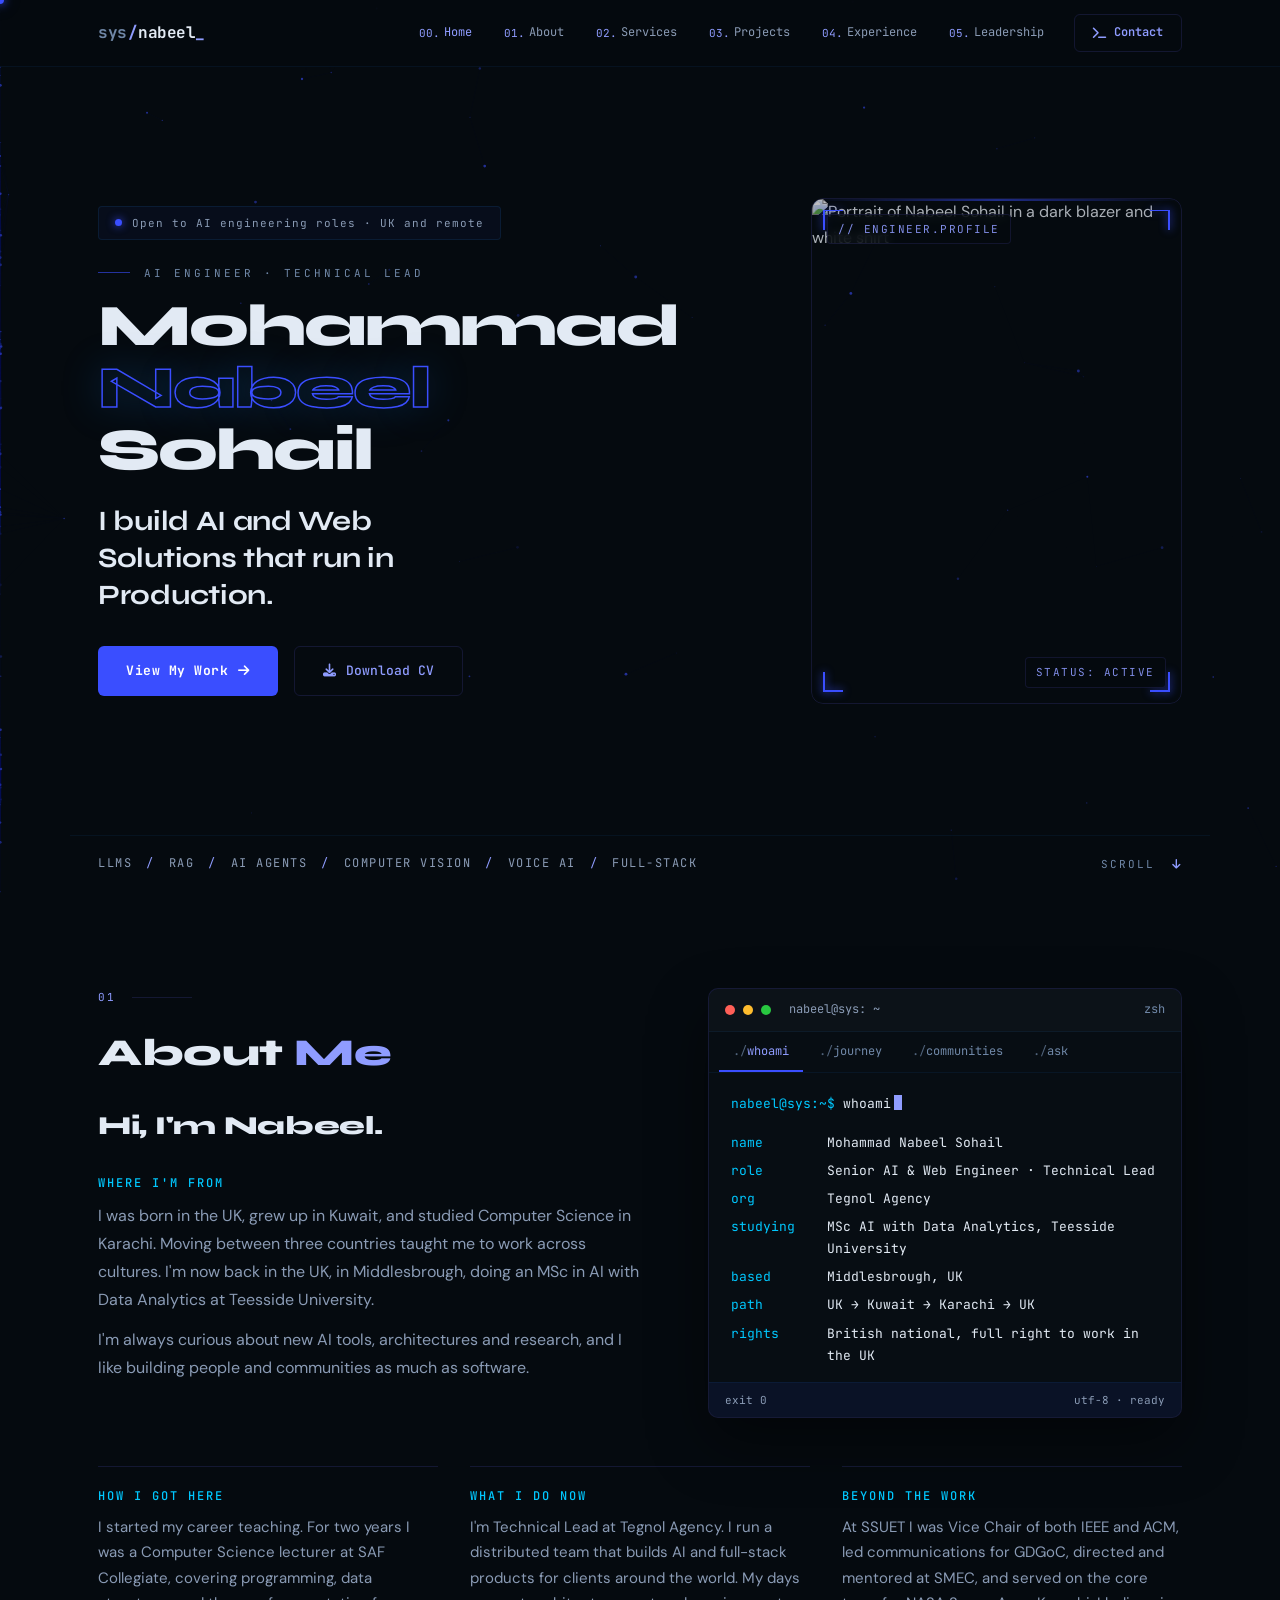
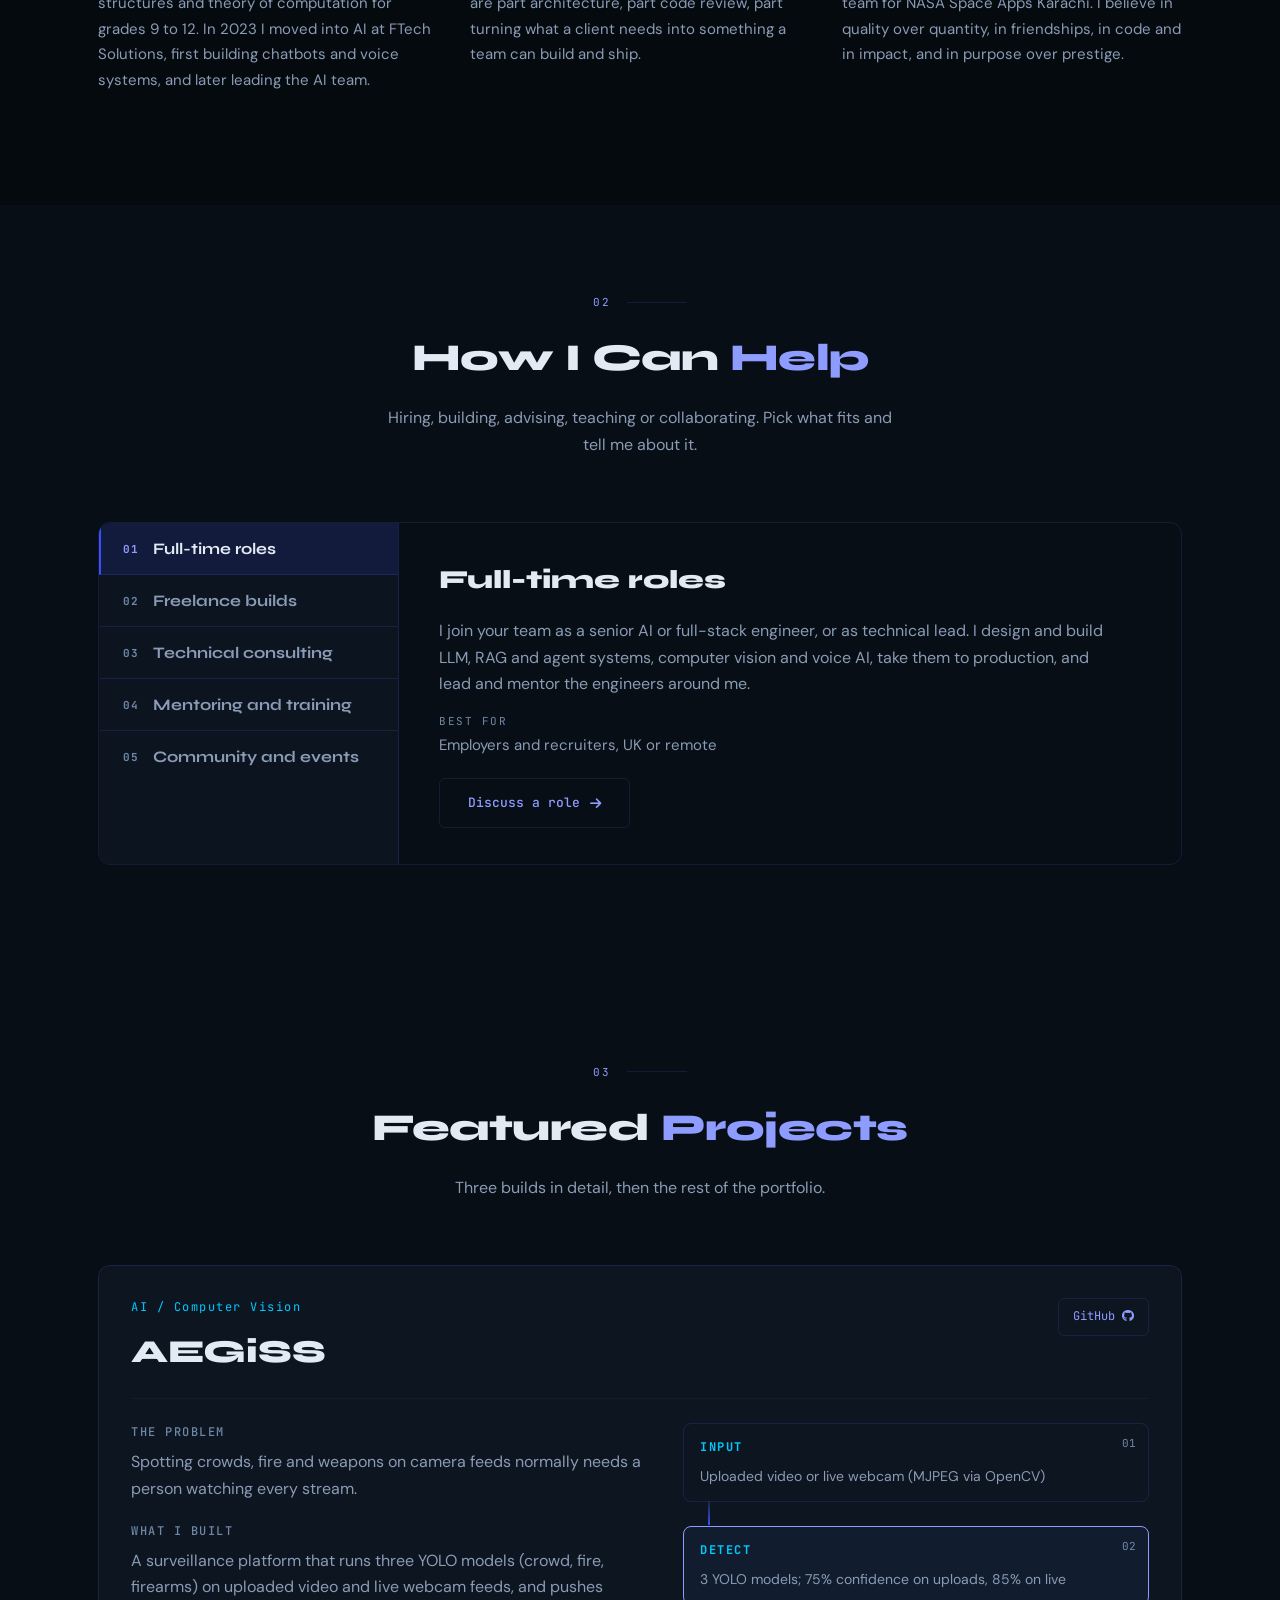
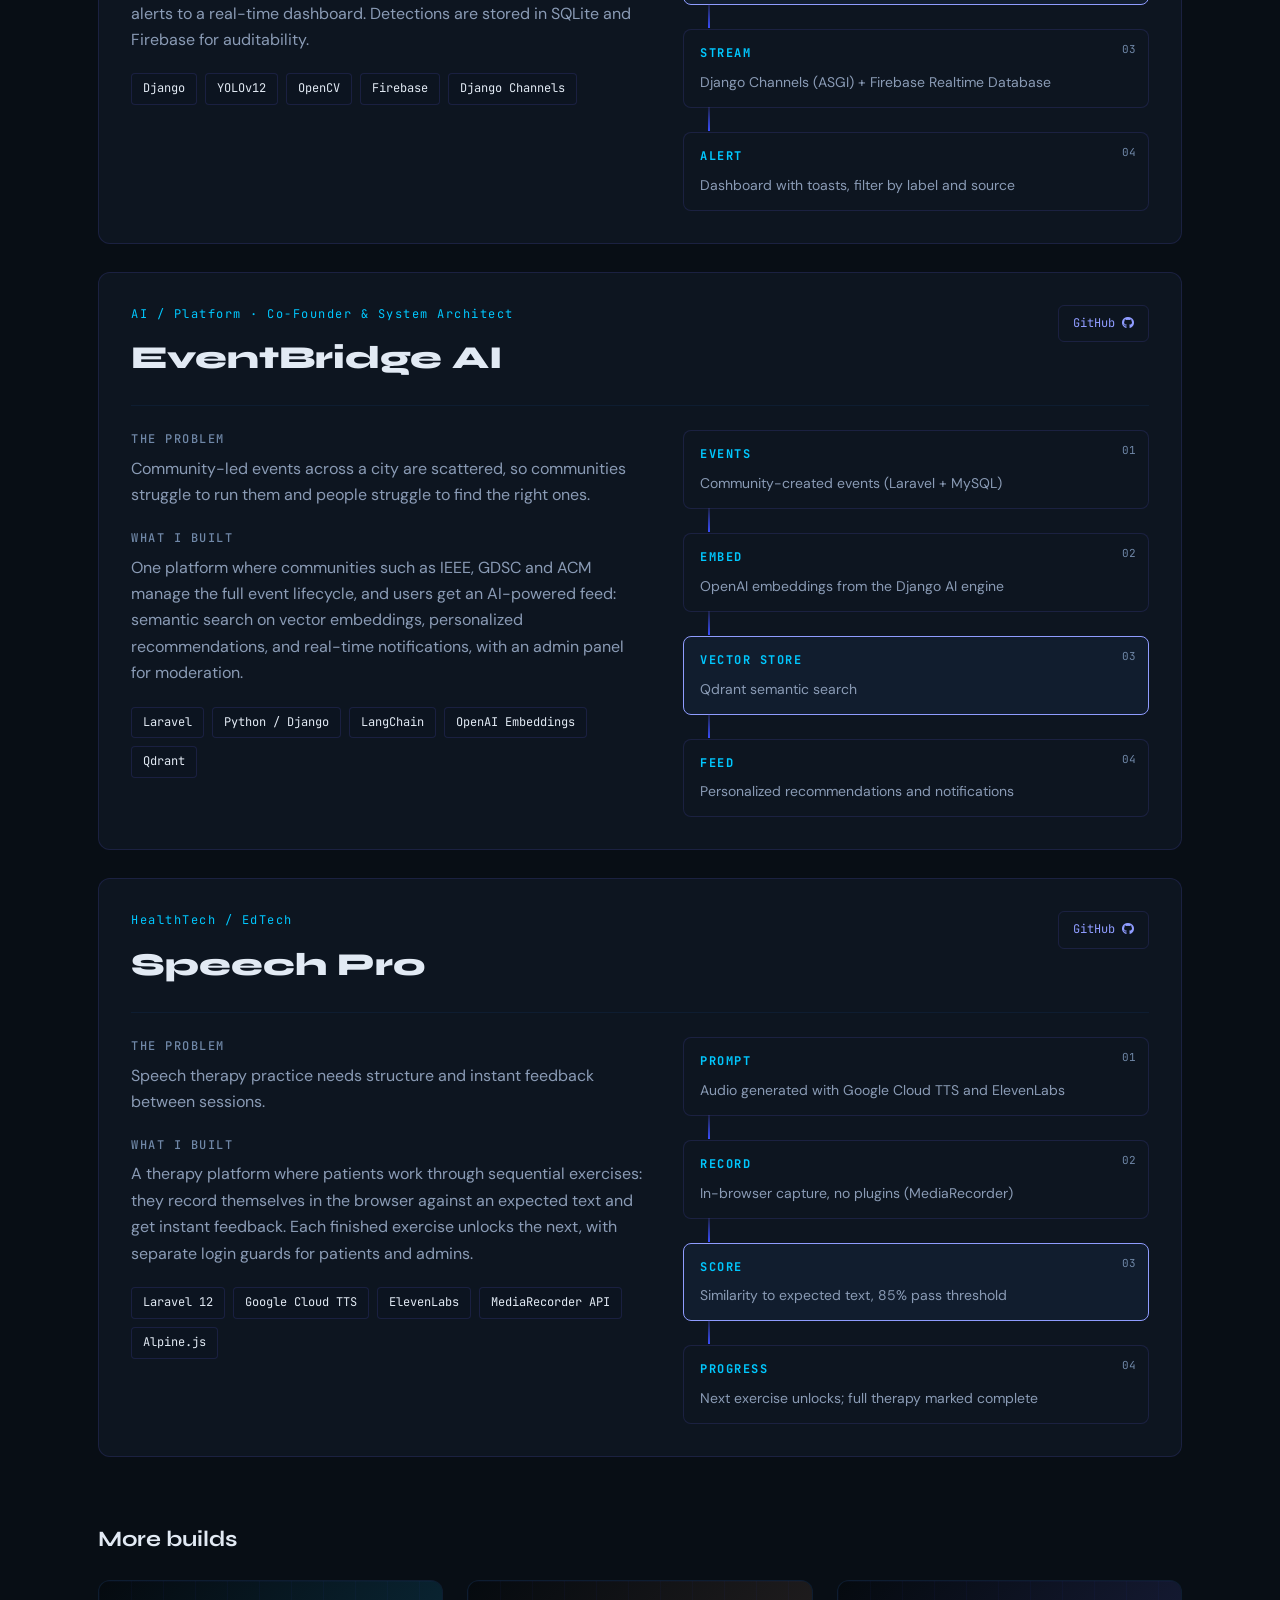
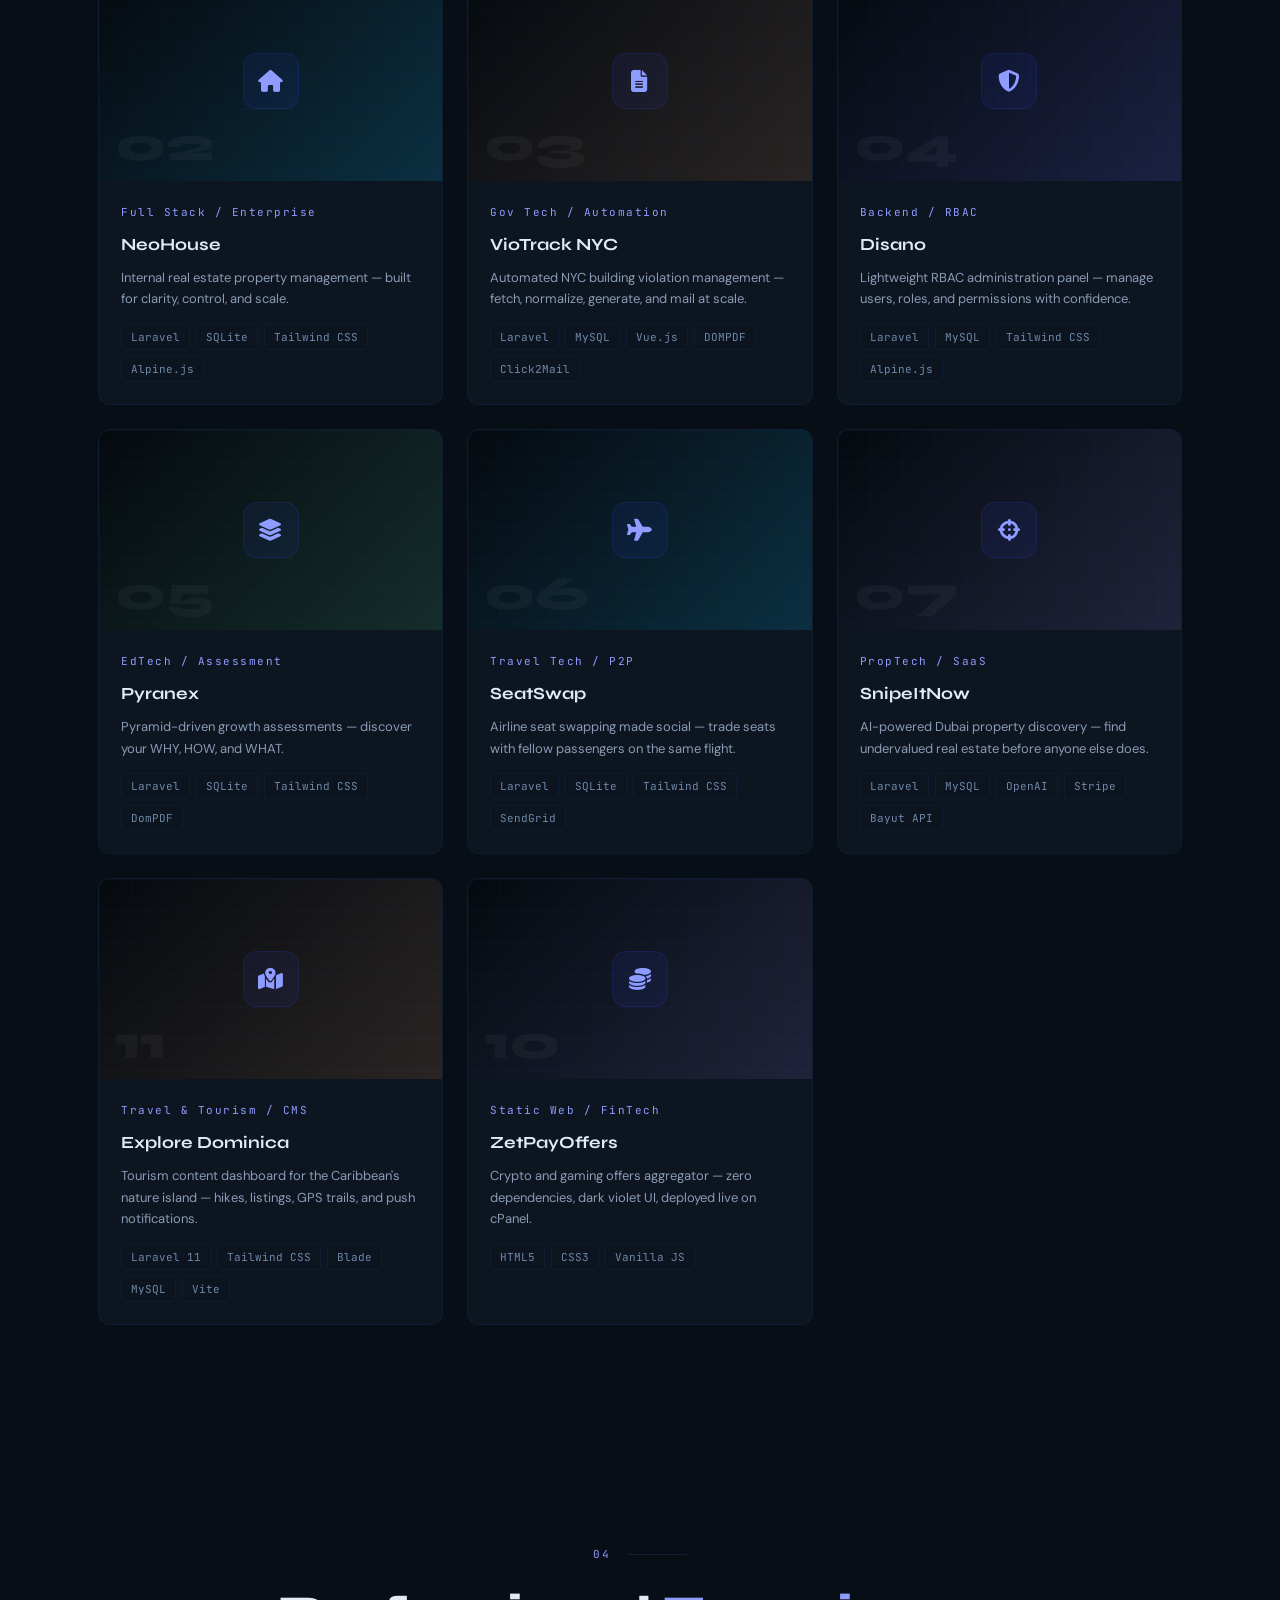
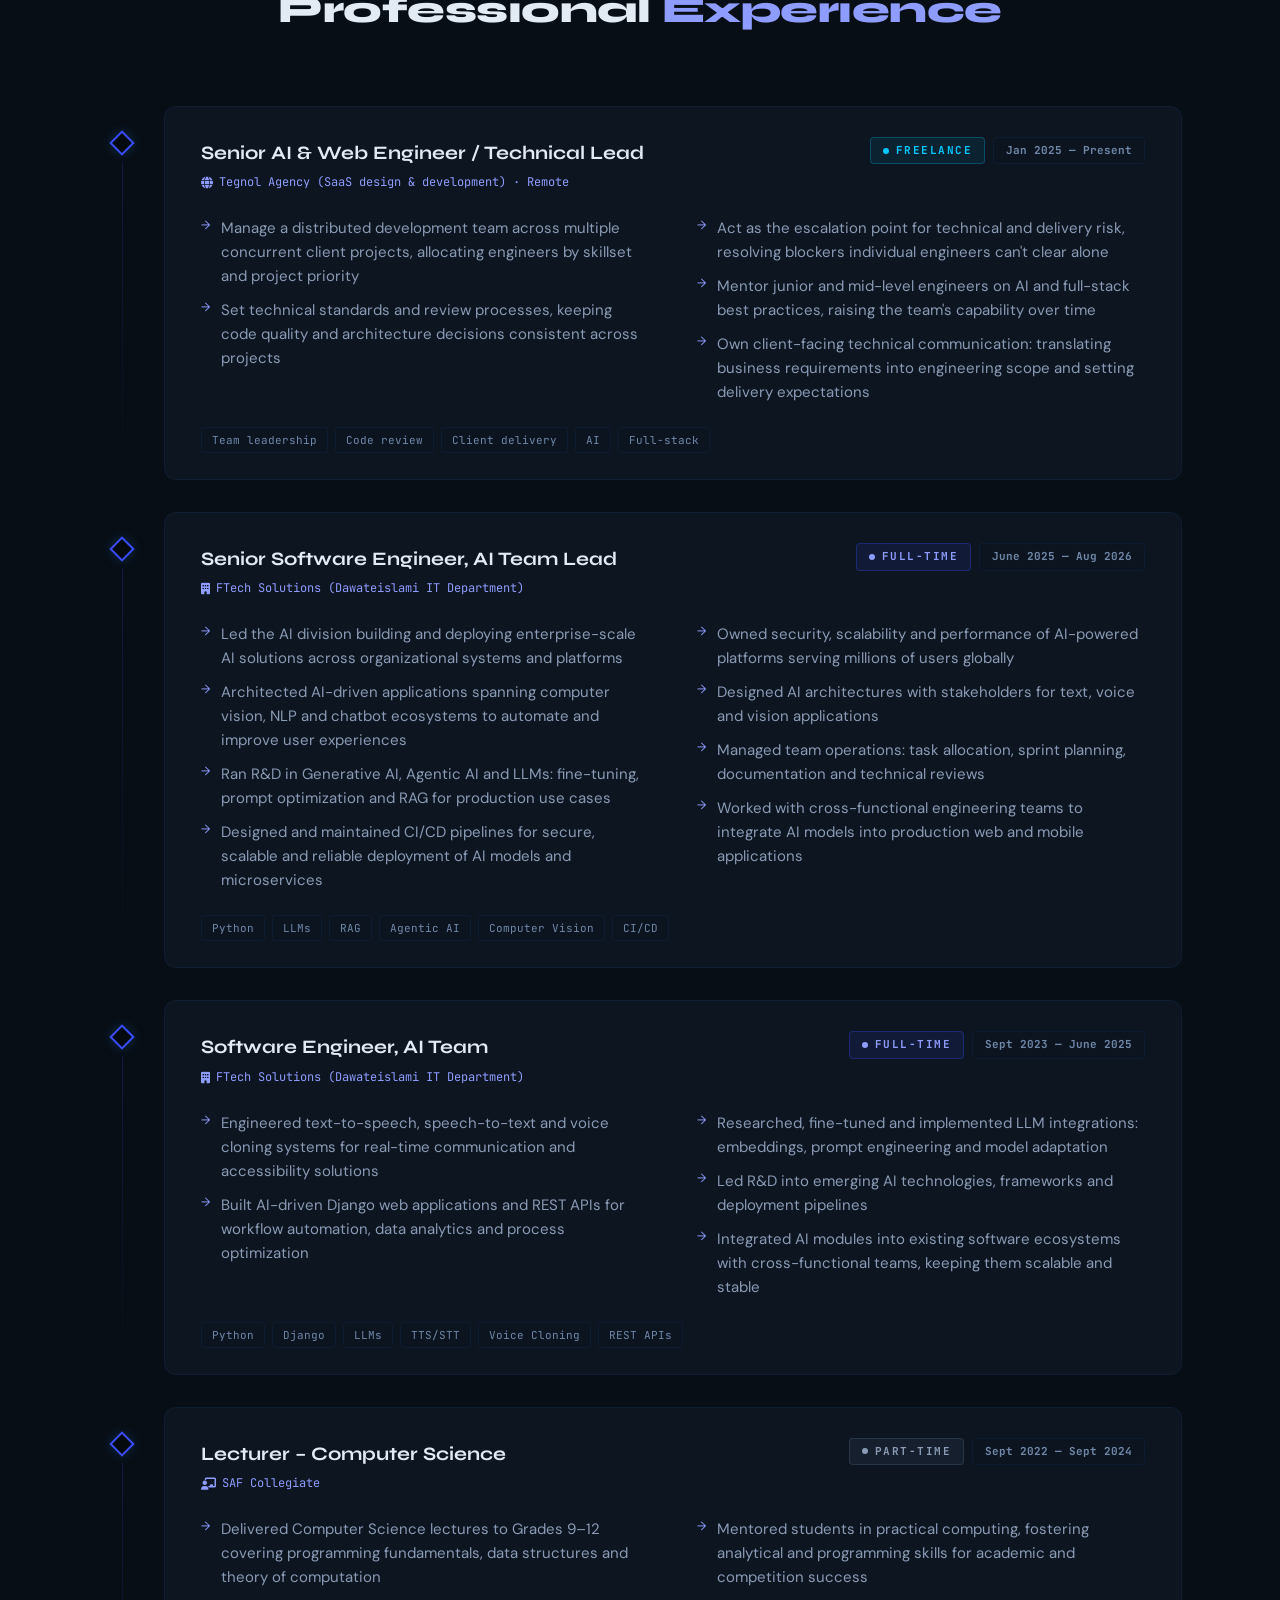
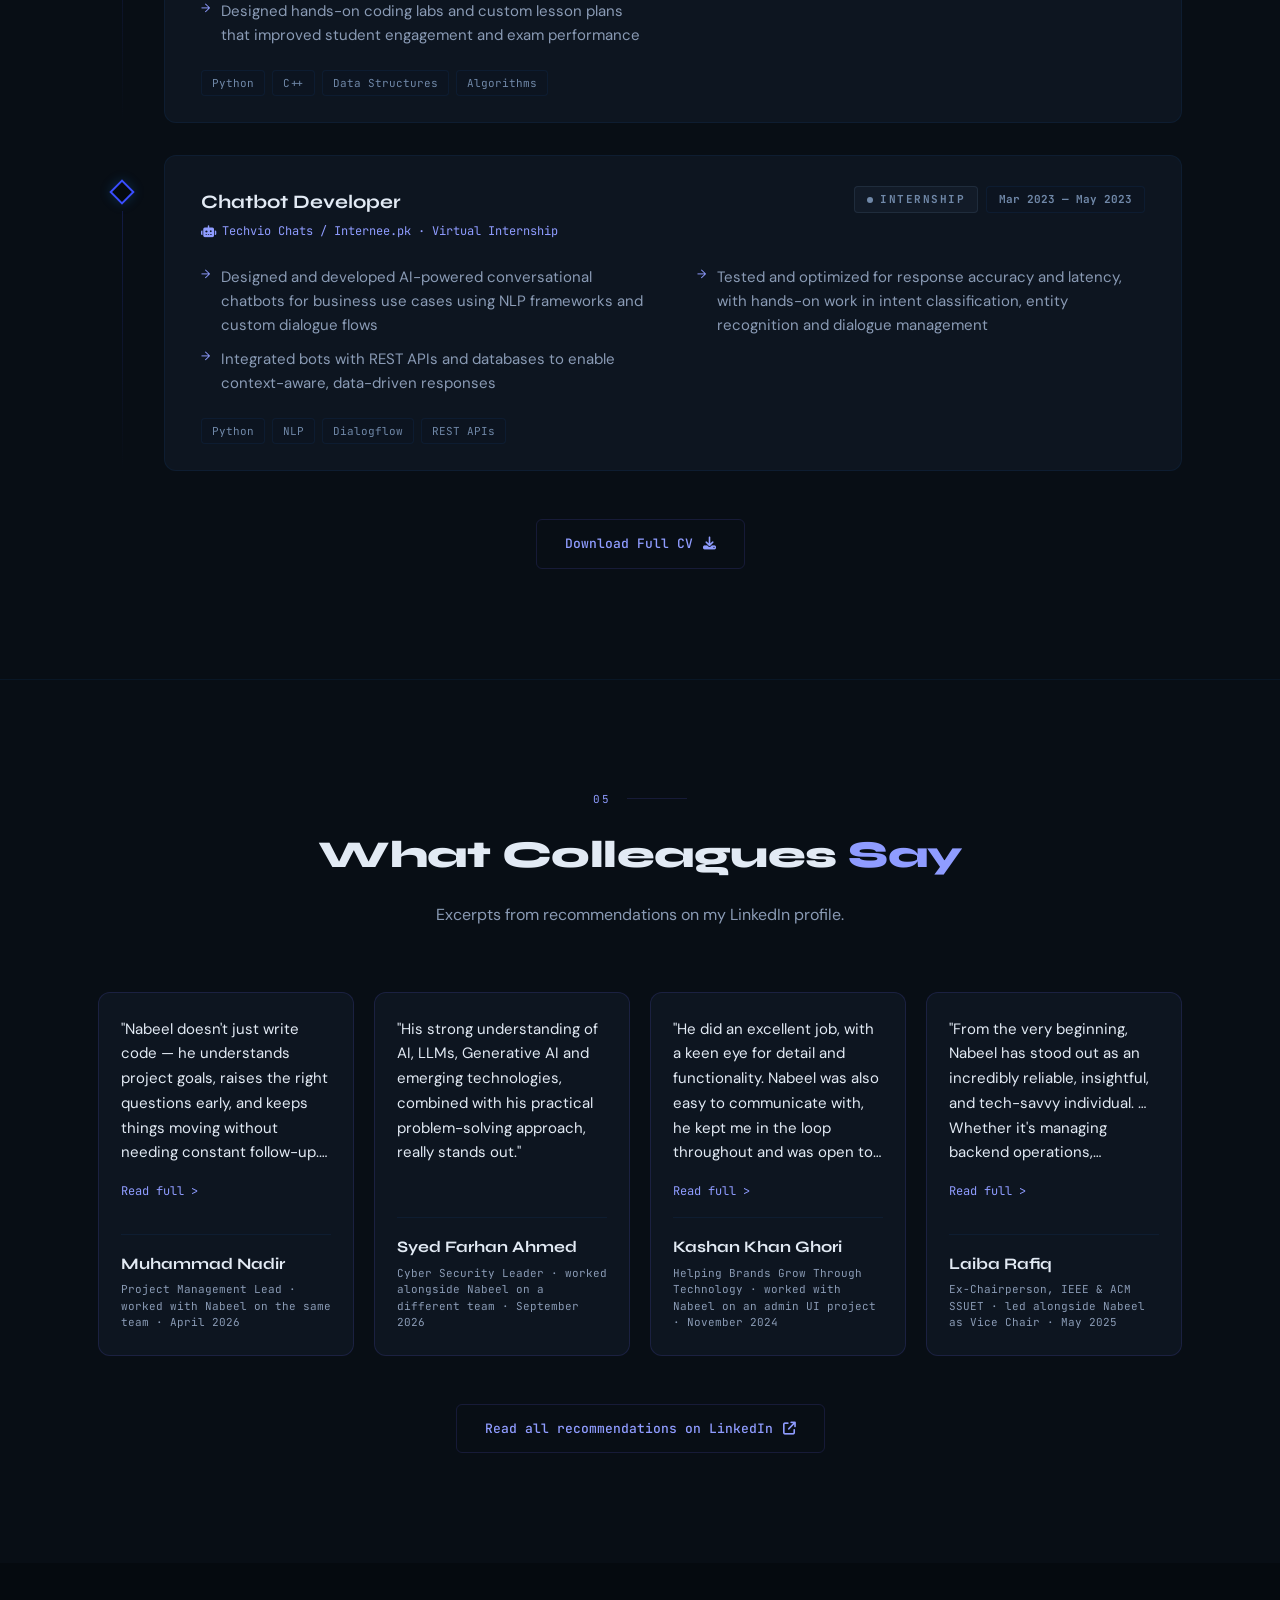
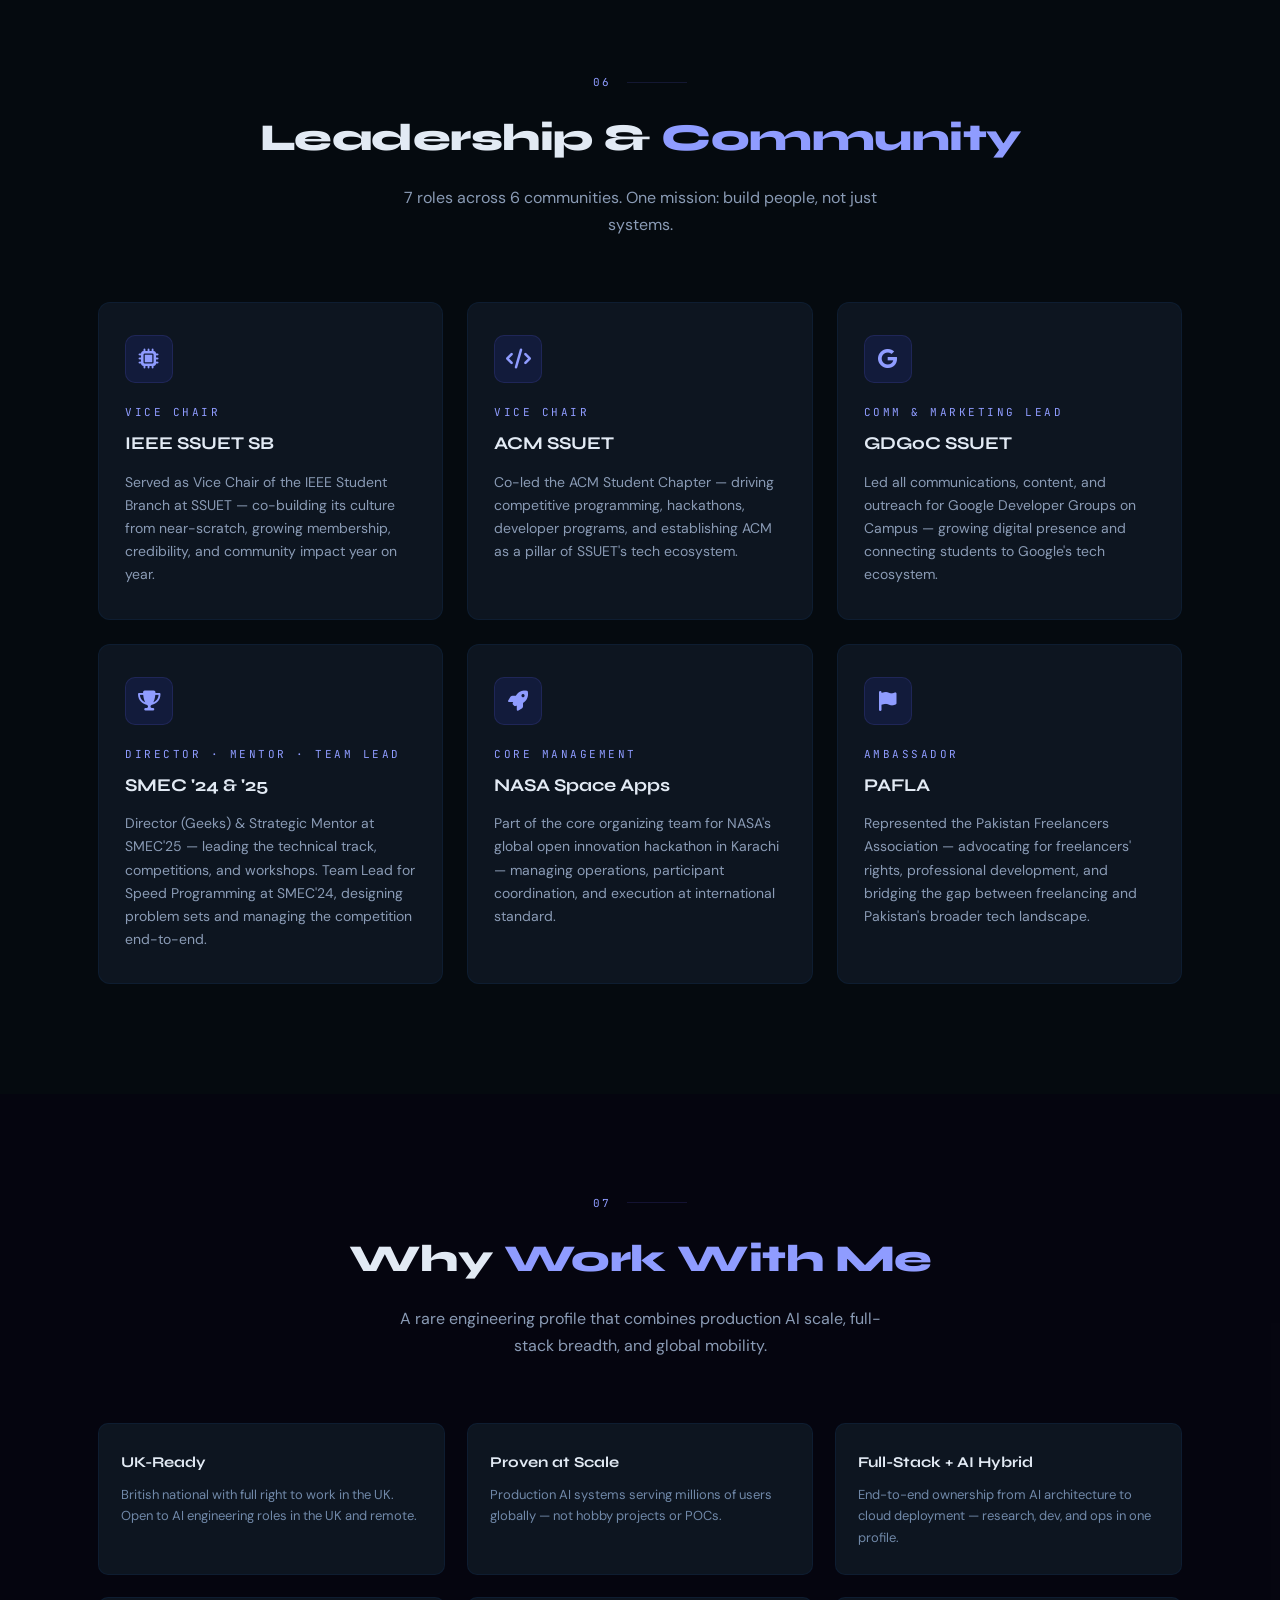
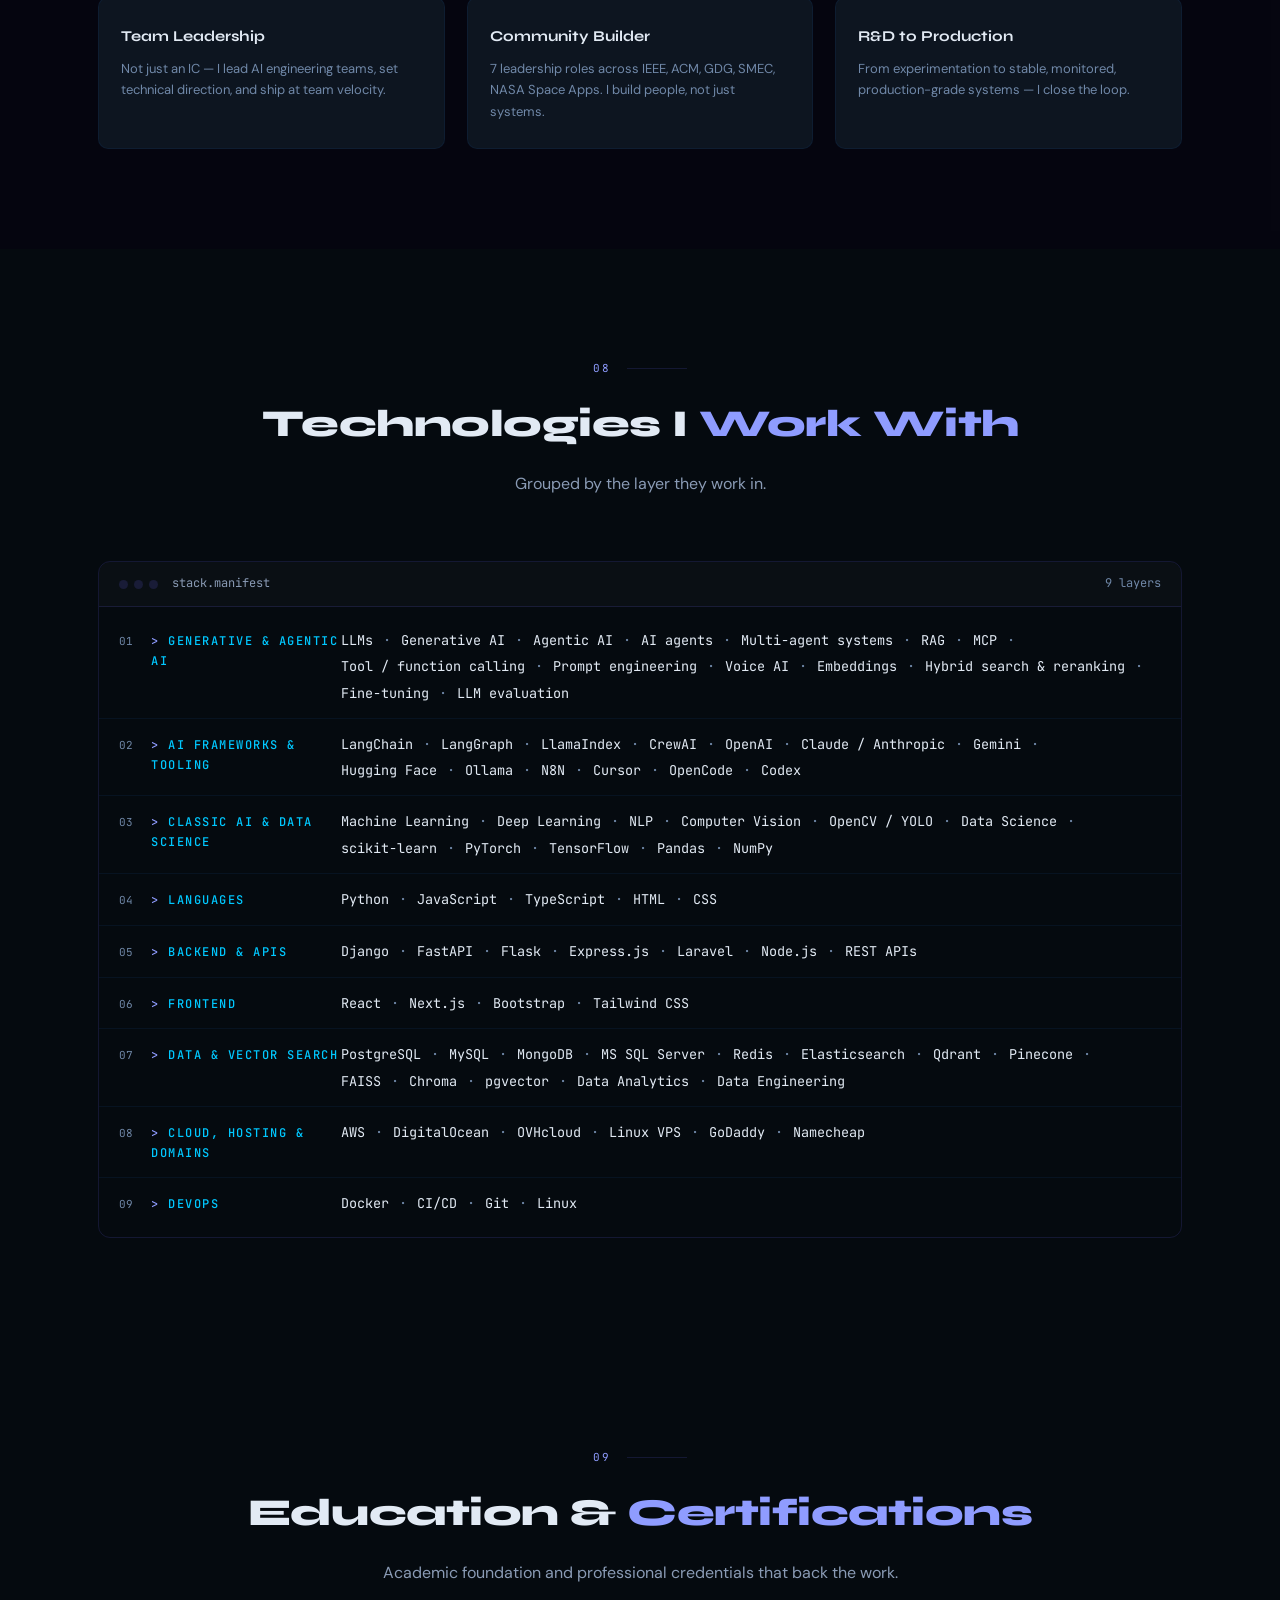
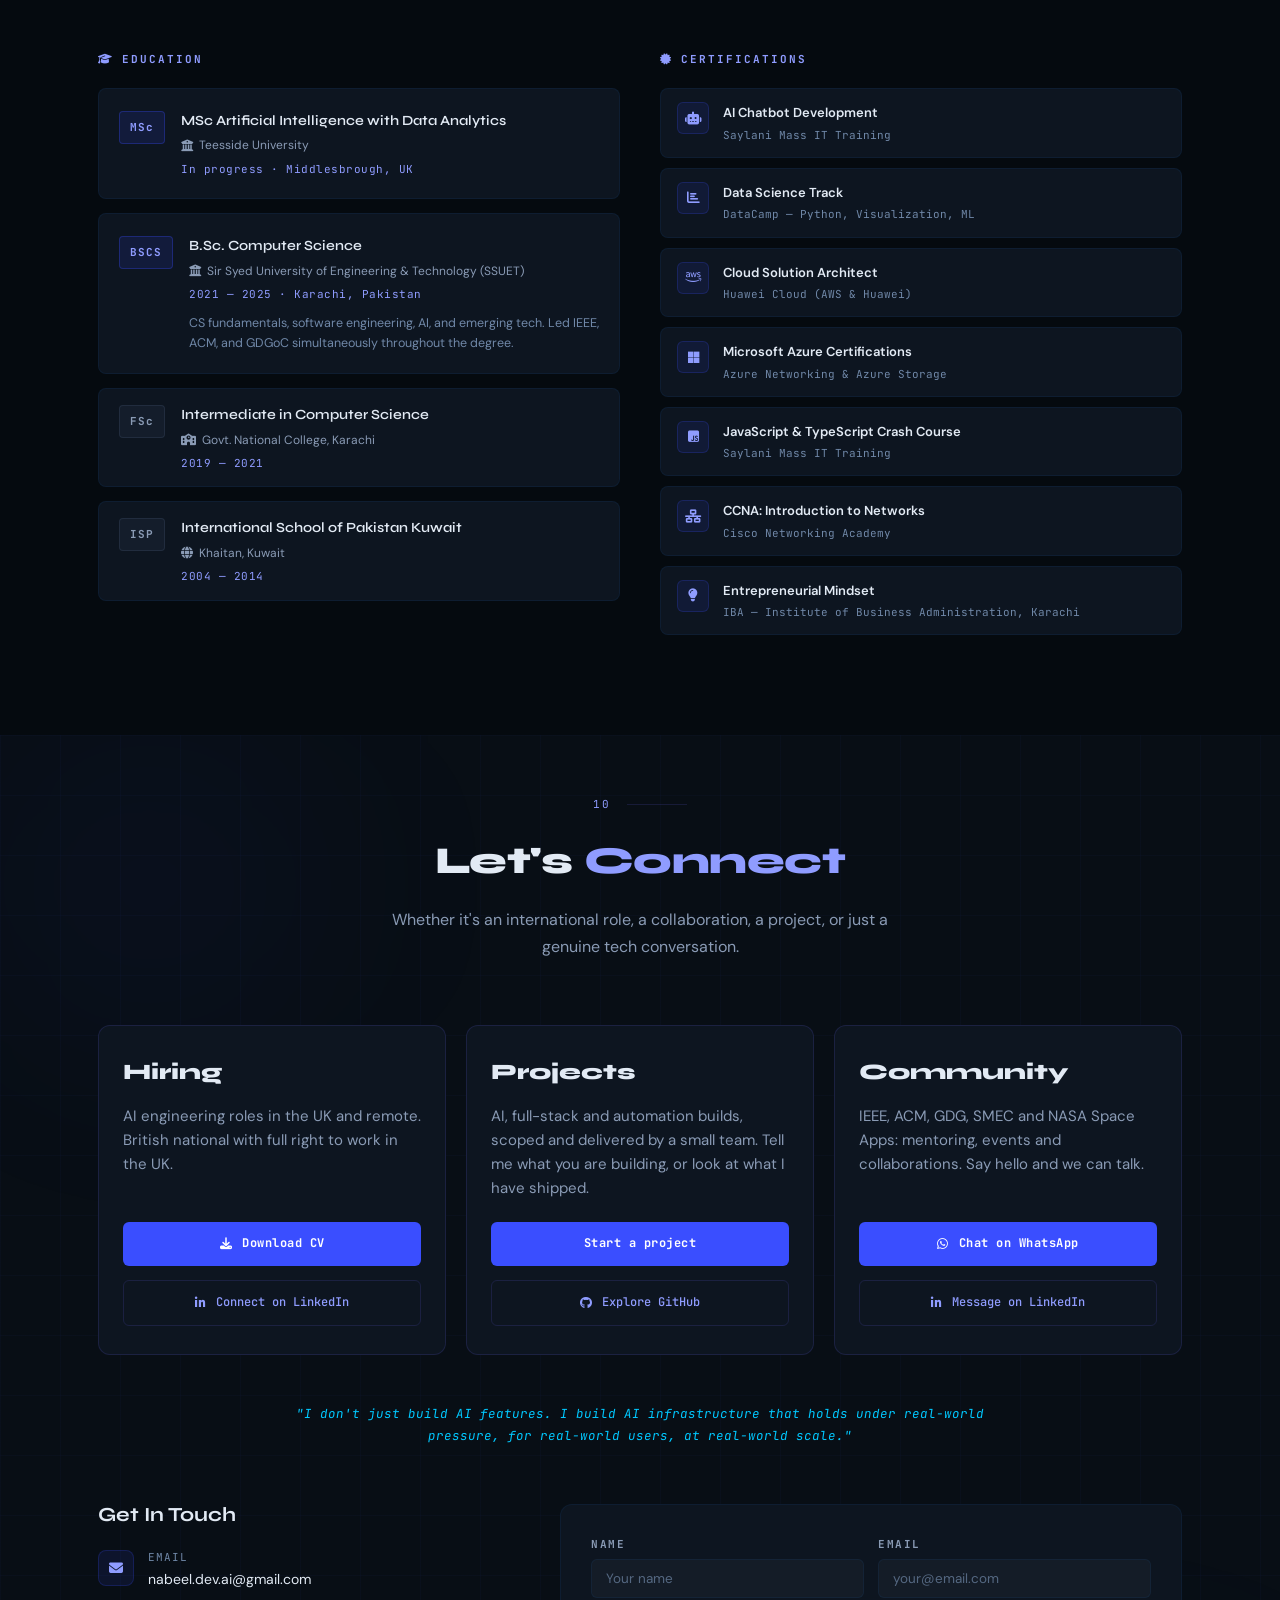
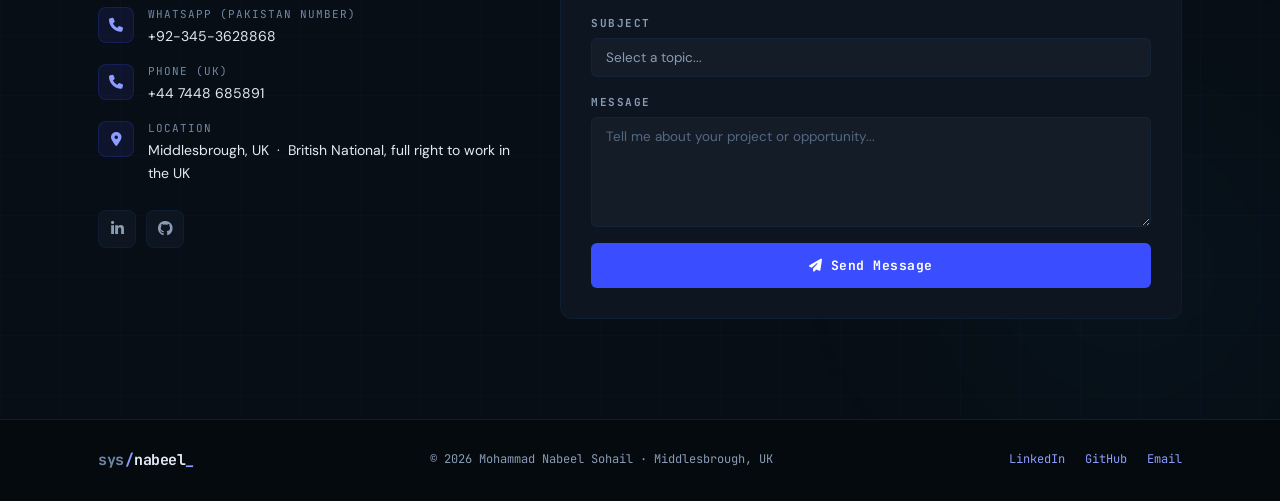
==== commit d3b3a82f: "Restructure portfolio: trailer hero, first-person About with terminal, services console, new stack, " ====
--- a/index.html
+++ b/index.html
@@ -3,30 +3,30 @@
 <head>
   <meta charset="UTF-8"/>
   <meta name="viewport" content="width=device-width, initial-scale=1.0"/>
-  <title>Mohammad Nabeel Sohail — Senior AI Engineer & Team Lead</title>
+  <title>Mohammad Nabeel Sohail — AI Engineer & Technical Lead</title>
   <script>document.documentElement.className += ' js';</script>
   <!-- Favicon -->
   <link rel="icon" type="image/svg+xml" href="favicon.svg"/>
 
   <!-- SEO -->
-  <meta name="description" content="Mohammad Nabeel Sohail — Senior AI Engineer & Team Lead at FTech Solutions. Building production LLMs, RAG pipelines, and agentic AI systems at scale. British national based in Middlesbrough, UK, open to roles and projects worldwide."/>
+  <meta name="description" content="Mohammad Nabeel Sohail — AI Engineer & Technical Lead. I build AI systems that run in production and lead the teams that ship them. British national in Middlesbrough, UK, open to AI engineering roles in the UK and remote."/>
   <meta name="keywords" content="AI Engineer, GenAI, LLM, RAG, Agentic AI, Full Stack, Python, Django, FastAPI, MERN, Middlesbrough, UK, British, Senior AI Engineer"/>
   <meta name="author" content="Mohammad Nabeel Sohail"/>
-  <link rel="canonical" href="https://nabeelsohail-30.github.io/Portfolio/"/>
+  <link rel="canonical" href="https://nabeeldevai.github.io/Portfolio/"/>
 
   <!-- Open Graph -->
   <meta property="og:type" content="website"/>
-  <meta property="og:title" content="Mohammad Nabeel Sohail — Senior AI Engineer & Team Lead"/>
-  <meta property="og:description" content="Building production AI systems used by millions. LLMs · RAG · Agentic AI · Full Stack. British national, open to roles worldwide."/>
-  <meta property="og:image" content="https://nabeelsohail-30.github.io/Portfolio/og-image.png"/>
-  <meta property="og:url" content="https://nabeelsohail-30.github.io/Portfolio/"/>
+  <meta property="og:title" content="Mohammad Nabeel Sohail — AI Engineer & Technical Lead"/>
+  <meta property="og:description" content="I build AI systems that run in production, and I lead the teams that ship them. LLMs, RAG, agentic AI and full-stack. British national, open to AI roles in the UK and remote."/>
+  <meta property="og:image" content="https://nabeeldevai.github.io/Portfolio/og-image.png"/>
+  <meta property="og:url" content="https://nabeeldevai.github.io/Portfolio/"/>
   <meta property="og:site_name" content="Nabeel Sohail — Portfolio"/>
 
   <!-- Twitter / X Card -->
   <meta name="twitter:card" content="summary_large_image"/>
-  <meta name="twitter:title" content="Mohammad Nabeel Sohail — Senior AI Engineer & Team Lead"/>
-  <meta name="twitter:description" content="Building enterprise AI at scale. LLMs · RAG · Agentic AI. British national, open to international roles."/>
-  <meta name="twitter:image" content="https://nabeelsohail-30.github.io/Portfolio/og-image.png"/>
+  <meta name="twitter:title" content="Mohammad Nabeel Sohail — AI Engineer & Technical Lead"/>
+  <meta name="twitter:description" content="AI systems in production, and the teams that ship them. British national, open to AI roles in the UK and remote."/>
+  <meta name="twitter:image" content="https://nabeeldevai.github.io/Portfolio/og-image.png"/>
 
   <!-- JSON-LD Person Schema -->
   <script type="application/ld+json">
@@ -34,14 +34,13 @@
     "@context": "https://schema.org",
     "@type": "Person",
     "name": "Mohammad Nabeel Sohail",
-    "jobTitle": "Senior AI Engineer & Team Lead",
-    "url": "https://nabeelsohail-30.github.io/Portfolio/",
+    "jobTitle": "AI Engineer & Technical Lead",
+    "url": "https://nabeeldevai.github.io/Portfolio/",
     "email": "nabeel.dev.ai@gmail.com",
-    "telephone": "+92-345-3628868",
+    "telephone": "+447448685891",
     "sameAs": [
-      "https://www.linkedin.com/in/nabeel30/",
-      "https://github.com/NabeelSohail-30",
-      "https://www.instagram.com/coder_nabeel30/"
+      "https://www.linkedin.com/in/nabeeldevai/",
+      "https://github.com/NabeelDevAi"
     ],
     "knowsAbout": ["Artificial Intelligence", "Large Language Models", "RAG", "Agentic AI", "Full Stack Development", "Python", "FastAPI", "AWS", "LangChain"],
     "nationality": "British",
@@ -94,11 +93,11 @@
       </a>
       <nav class="nav-links" id="navLinks">
         <a href="#hero" class="nav-item"><span class="nav-num">00.</span>Home</a>
-        <a href="#projects" class="nav-item"><span class="nav-num">01.</span>Projects</a>
-        <a href="#architecture" class="nav-item"><span class="nav-num">02.</span>Build</a>
-        <a href="#experience" class="nav-item"><span class="nav-num">03.</span>Experience</a>
-        <a href="#leadership" class="nav-item"><span class="nav-num">04.</span>Leadership</a>
-        <a href="#about" class="nav-item"><span class="nav-num">05.</span>About</a>
+        <a href="#about" class="nav-item"><span class="nav-num">01.</span>About</a>
+        <a href="#services" class="nav-item"><span class="nav-num">02.</span>Services</a>
+        <a href="#projects" class="nav-item"><span class="nav-num">03.</span>Projects</a>
+        <a href="#experience" class="nav-item"><span class="nav-num">04.</span>Experience</a>
+        <a href="#leadership" class="nav-item"><span class="nav-num">05.</span>Leadership</a>
         <a href="#contact" class="btn-nav-cta"><i class="fas fa-terminal"></i> Contact</a>
       </nav>
       <button class="hamburger" id="hamburger" aria-label="Toggle menu" aria-expanded="false">
@@ -116,34 +115,21 @@
       <div class="hero-left">
         <div class="hero-status">
           <span class="status-dot"></span>
-          <span id="statusText" class="status-text">Open to roles and projects worldwide · Middlesbrough, UK</span>
+          <span id="statusText" class="status-text">Open to AI engineering roles · UK and remote</span>
         </div>
         <div class="hero-eyebrow">
           <span class="eyebrow-bar"></span>
-          <span class="eyebrow-text">AI TEAM LEAD · SENIOR ENGINEER</span>
+          <span class="eyebrow-text">AI ENGINEER · TECHNICAL LEAD</span>
         </div>
         <h1 class="hero-title">
           <span class="ht-line">Mohammad</span>
           <span class="ht-line ht-accent">Nabeel</span>
           <span class="ht-line">Sohail</span>
         </h1>
-        <p class="hero-desc">I lead the AI team at FTech Solutions, building LLM, RAG and agentic systems used by millions of people, and the full-stack software around them. British national, based in the UK.</p>
+        <p class="hero-tagline">I build AI and Web Solutions that run in Production.</p>
         <div class="hero-cta-row">
           <a href="#projects" class="btn-primary-dark"><span>View My Work</span><i class="fas fa-arrow-right"></i></a>
           <a href="NabeelSohail-CV.pdf" class="btn-ghost-dark" download><i class="fas fa-download"></i> Download CV</a>
-        </div>
-        <div class="hero-terminal">
-          <div class="term-bar">
-            <span class="tc tc-r"></span><span class="tc tc-y"></span><span class="tc tc-g"></span>
-            <span class="term-title">terminal — zsh</span>
-          </div>
-          <div class="term-body">
-            <div class="term-line">
-              <span class="term-prompt">❯</span>
-              <span class="term-cmd" id="termCmd"></span><span class="term-blink">▋</span>
-            </div>
-            <div class="term-output" id="termOutput"></div>
-          </div>
         </div>
       </div>
       <div class="hero-right">
@@ -158,17 +144,120 @@
             <img src="./profile.jpg" alt="Portrait of Nabeel Sohail in a dark blazer and white shirt" loading="eager"/>
             <div class="hud-scanbar"></div>
           </div>
-          <div class="hud-pills">
-            <div class="hpill"><i class="fas fa-brain"></i> AI</div>
-            <div class="hpill"><i class="fas fa-server"></i> Backend</div>
-            <div class="hpill"><i class="fas fa-layer-group"></i> Full Stack</div>
-          </div>
-        </div>
-      </div>
-    </div>
-    <div class="hero-scrollhint">
-      <span>SCROLL</span>
-      <div class="sh-track"><div class="sh-dot"></div></div>
+        </div>
+      </div>
+    </div>
+    <div class="hero-credits">
+      <ul class="hc-list" aria-label="Disciplines">
+        <li>LLMs</li><li>RAG</li><li>AI agents</li><li>Computer vision</li><li>Voice AI</li><li>Full-stack</li>
+      </ul>
+      <a href="#about" class="hc-cue" aria-label="Scroll to About">Scroll <i class="fas fa-arrow-down"></i></a>
+    </div>
+  </section>
+
+
+
+  <!-- ABOUT -->
+  <section class="about" id="about" aria-labelledby="about-title">
+    <div class="container">
+      <div class="about-grid2">
+        <div class="about-main reveal">
+          <div class="sec-head sec-head--left">
+            <div class="sh-meta"><span class="sh-idx">01</span><span class="sh-rule"></span></div>
+            <h2 id="about-title">About <span class="accent">Me</span></h2>
+          </div>
+          <p class="about-lead">Hi, I'm Nabeel.</p>
+          <h3 class="about-h">Where I'm from</h3>
+          <p class="about-body">I was born in the UK, grew up in Kuwait, and studied Computer Science in Karachi. Moving between three countries taught me to work across cultures. I'm now back in the UK, in Middlesbrough, doing an MSc in AI with Data Analytics at Teesside University.</p>
+          <p class="about-body">I'm always curious about new AI tools, architectures and research, and I like building people and communities as much as software.</p>
+        </div>
+
+        <div class="term2 reveal rd-2" id="term2" aria-label="Terminal fact sheet">
+          <div class="t2-bar">
+            <span class="tc tc-r"></span><span class="tc tc-y"></span><span class="tc tc-g"></span>
+            <span class="t2-title">nabeel@sys: ~</span>
+            <span class="t2-shell">zsh</span>
+          </div>
+          <div class="t2-tabs" role="tablist" aria-label="Terminal commands">
+            <button type="button" role="tab" class="t2-tab" data-cmd="whoami" aria-selected="true">whoami</button>
+            <button type="button" role="tab" class="t2-tab" data-cmd="journey" aria-selected="false" tabindex="-1">journey</button>
+            <button type="button" role="tab" class="t2-tab" data-cmd="communities" aria-selected="false" tabindex="-1">communities</button>
+            <button type="button" role="tab" class="t2-tab" data-cmd="ask" aria-selected="false" tabindex="-1">ask</button>
+          </div>
+          <div class="t2-body" role="tabpanel">
+            <div class="t2-line"><span class="t2-ps">nabeel@sys:~$</span> <span class="t2-cmd" id="t2Cmd">whoami</span><span class="t2-caret" aria-hidden="true"></span></div>
+            <div class="t2-out" id="t2Out">
+              <div><span class="t2-k">name</span><span class="t2-v">Mohammad Nabeel Sohail</span></div>
+              <div><span class="t2-k">role</span><span class="t2-v">Senior AI &amp; Web Engineer · Technical Lead</span></div>
+              <div><span class="t2-k">org</span><span class="t2-v">Tegnol Agency</span></div>
+              <div><span class="t2-k">studying</span><span class="t2-v">MSc AI with Data Analytics, Teesside University</span></div>
+              <div><span class="t2-k">based</span><span class="t2-v">Middlesbrough, UK</span></div>
+              <div><span class="t2-k">path</span><span class="t2-v">UK → Kuwait → Karachi → UK</span></div>
+              <div><span class="t2-k">rights</span><span class="t2-v">British national, full right to work in the UK</span></div>
+            </div>
+          </div>
+          <div class="t2-foot"><span id="t2Status">exit 0</span><span>utf-8 · ready</span></div>
+        </div>
+      </div>
+
+      <div class="about-cols">
+        <article class="about-col reveal">
+          <h3 class="about-h">How I got here</h3>
+          <p class="about-body">I started my career teaching. For two years I was a Computer Science lecturer at SAF Collegiate, covering programming, data structures and theory of computation for grades 9 to 12. In 2023 I moved into AI at FTech Solutions, first building chatbots and voice systems, and later leading the AI team.</p>
+        </article>
+        <article class="about-col reveal rd-2">
+          <h3 class="about-h">What I do now</h3>
+          <p class="about-body">I'm Technical Lead at Tegnol Agency. I run a distributed team that builds AI and full-stack products for clients around the world. My days are part architecture, part code review, part turning what a client needs into something a team can build and ship.</p>
+        </article>
+        <article class="about-col reveal rd-3">
+          <h3 class="about-h">Beyond the work</h3>
+          <p class="about-body">At SSUET I was Vice Chair of both IEEE and ACM, led communications for GDGoC, directed and mentored at SMEC, and served on the core team for NASA Space Apps Karachi. I believe in quality over quantity, in friendships, in code and in impact, and in purpose over prestige.</p>
+        </article>
+      </div>
+    </div>
+  </section>
+
+
+  <!-- WHAT I DO -->
+  <section class="services" id="services" aria-labelledby="svc-title">
+    <div class="container">
+      <div class="sec-head reveal">
+        <div class="sh-meta"><span class="sh-idx">02</span><span class="sh-rule"></span></div>
+        <h2 id="svc-title">How I Can <span class="accent">Help</span></h2>
+        <p>Hiring, building, advising, teaching or collaborating. Pick what fits and tell me about it.</p>
+      </div>
+      <div class="svc-console reveal" id="svcConsole">
+        <article class="svc-panel" data-idx="01">
+          <h3>Full-time roles</h3>
+          <p>I join your team as a senior AI or full-stack engineer, or as technical lead. I design and build LLM, RAG and agent systems, computer vision and voice AI, take them to production, and lead and mentor the engineers around me.</p>
+          <p class="offer-fit"><span>Best for</span>Employers and recruiters, UK or remote</p>
+          <a href="#contactForm" class="btn-ghost-dark offer-cta" data-subject="Job Opportunity">Discuss a role <i class="fas fa-arrow-right"></i></a>
+        </article>
+        <article class="svc-panel" data-idx="02">
+          <h3>Freelance builds</h3>
+          <p>I take your idea from scoping to launch: AI features, SaaS products, automation and APIs. I plan the architecture, lead a small distributed team to build it, and hand over something deployed and documented.</p>
+          <p class="offer-fit"><span>Best for</span>Founders, startups and agencies</p>
+          <a href="#contactForm" class="btn-ghost-dark offer-cta" data-subject="Freelance Project">Start a project <i class="fas fa-arrow-right"></i></a>
+        </article>
+        <article class="svc-panel" data-idx="03">
+          <h3>Technical consulting</h3>
+          <p>I review your architecture, help you decide what to build and what to buy, prove ideas with a working prototype, and give you a clear plan for getting an AI system production-ready.</p>
+          <p class="offer-fit"><span>Best for</span>Teams taking a prototype to production</p>
+          <a href="#contactForm" class="btn-ghost-dark offer-cta" data-subject="Consulting">Book a conversation <i class="fas fa-arrow-right"></i></a>
+        </article>
+        <article class="svc-panel" data-idx="04">
+          <h3>Mentoring and training</h3>
+          <p>I teach and coach people in AI and software engineering: classes and workshops for schools, colleges and universities, hands-on training for corporate teams, and one-to-one mentoring for early-career engineers. I taught Computer Science to grades 9 to 12.</p>
+          <p class="offer-fit"><span>Best for</span>Schools, colleges, universities, companies and early-career engineers</p>
+          <a href="#contactForm" class="btn-ghost-dark offer-cta" data-subject="Mentoring">Ask about training <i class="fas fa-arrow-right"></i></a>
+        </article>
+        <article class="svc-panel" data-idx="05">
+          <h3>Community and events</h3>
+          <p>I help organise and run tech communities and events: competitions, workshops and hackathons, from student chapters (IEEE, ACM, GDG, SMEC) to the NASA Space Apps hackathon, where I was on the core organizing team.</p>
+          <p class="offer-fit"><span>Best for</span>Communities, universities, event organizers</p>
+          <a href="#contactForm" class="btn-ghost-dark offer-cta" data-subject="Collaboration">Collaborate <i class="fas fa-arrow-right"></i></a>
+        </article>
+      </div>
     </div>
   </section>
 
@@ -177,7 +266,7 @@
   <section class="projects" id="projects">
     <div class="container">
       <div class="sec-head reveal">
-        <div class="sh-meta"><span class="sh-idx">01</span><span class="sh-rule"></span></div>
+        <div class="sh-meta"><span class="sh-idx">03</span><span class="sh-rule"></span></div>
         <h2>Featured <span class="accent">Projects</span></h2>
         <p>Three builds in detail, then the rest of the portfolio.</p>
       </div>
@@ -206,7 +295,7 @@
 
         <article class="case reveal">
           <header class="case-head">
-            <div><span class="case-cat">AI / Platform</span><h3>EventBridge AI</h3></div>
+            <div><span class="case-cat">AI / Platform · Co-Founder &amp; System Architect</span><h3>EventBridge AI</h3></div>
             <a class="case-link" href="https://github.com/LaibaRafique/eventbridge-ai-web" target="_blank" rel="noopener noreferrer">GitHub <i class="fab fa-github"></i></a>
           </header>
           <div class="case-body">
@@ -392,52 +481,12 @@
   </section>
 
 
-  <!-- HOW I BUILD -->
-  <section class="arch" id="architecture" aria-labelledby="arch-title">
-    <div class="container">
-      <div class="sec-head reveal">
-        <div class="sh-meta"><span class="sh-idx">02</span><span class="sh-rule"></span></div>
-        <h2 id="arch-title">How I <span class="accent">Build</span></h2>
-        <p>A reference architecture for a production RAG and agent system: the stages I design, instrument, and ship.</p>
-      </div>
-
-      <div class="pipe-wrap">
-        <div class="pipe-lane reveal">
-          <div class="pipe-label"><span>LANE A</span>Ingest &amp; index <em>offline / scheduled</em></div>
-          <ol class="pipe" aria-label="Ingest lane">
-            <li class="node"><span class="node-k">SOURCES</span><span class="node-t">Docs, databases, APIs</span></li>
-            <li class="node"><span class="node-k">CHUNK</span><span class="node-t">Splitting strategy per content type</span></li>
-            <li class="node"><span class="node-k">EMBED</span><span class="node-t">Embedding models, batching</span></li>
-            <li class="node node--store"><span class="node-k">VECTOR STORE</span><span class="node-t">Qdrant · Pinecone · FAISS</span></li>
-          </ol>
-        </div>
-
-        <div class="pipe-lane reveal">
-          <div class="pipe-label"><span>LANE B</span>Query &amp; answer <em>online / low latency</em></div>
-          <ol class="pipe" aria-label="Query lane">
-            <li class="node"><span class="node-k">REQUEST</span><span class="node-t">User or agent, via FastAPI</span></li>
-            <li class="node"><span class="node-k">RETRIEVE</span><span class="node-t">Hybrid search + reranking</span></li>
-            <li class="node node--core"><span class="node-k">LLM</span><span class="node-t">OpenAI · Claude · open-source, with tool use</span></li>
-            <li class="node"><span class="node-k">GUARD &amp; EVAL</span><span class="node-t">Validation, evals, fallbacks</span></li>
-          </ol>
-        </div>
-
-        <div class="pipe-lane pipe-lane--platform reveal">
-          <div class="pipe-label"><span>PLATFORM</span>Runs under both lanes</div>
-          <ul class="platform" aria-label="Platform layer">
-            <li>Docker</li><li>CI/CD</li><li>AWS</li><li>PostgreSQL / MongoDB</li><li>Monitoring &amp; logs</li><li>Security &amp; access control</li>
-          </ul>
-        </div>
-      </div>
-    </div>
-  </section>
-
 
   <!-- EXPERIENCE -->
   <section class="experience" id="experience">
     <div class="container">
       <div class="sec-head reveal">
-        <div class="sh-meta"><span class="sh-idx">03</span><span class="sh-rule"></span></div>
+        <div class="sh-meta"><span class="sh-idx">04</span><span class="sh-rule"></span></div>
         <h2>Professional <span class="accent">Experience</span></h2>
       </div>
       <div class="timeline">
@@ -449,20 +498,19 @@
           <div class="tl-card">
             <div class="tlc-header">
               <div>
-                <h3>Senior Software Engineer – AI Team Lead</h3>
-                <span class="tl-badge tl-badge--ft">Full-Time</span>
-                <span class="tl-org"><i class="fas fa-building"></i> FTech Solutions — Dawat-e-Islami</span>
-              </div>
-              <span class="tl-date">June 2025 — Present</span>
+                <h3>Senior AI &amp; Web Engineer / Technical Lead</h3>
+                <span class="tl-org"><i class="fas fa-globe"></i> Tegnol Agency (SaaS design &amp; development) · Remote</span>
+              </div>
+              <div class="tl-meta"><span class="tl-badge tl-badge--freelance">Freelance</span><span class="tl-date">Jan 2025 — Present</span></div>
             </div>
             <ul class="tl-list">
-              <li>Leading the AI division in developing and deploying enterprise-scale AI solutions across platforms serving millions of users globally</li>
-              <li>Architecting GenAI, Agentic AI, and LLM solutions — RAG pipelines, fine-tuning, and prompt optimization for production use cases</li>
-              <li>Managing team operations including sprint planning, task allocation, code reviews, and technical direction</li>
-              <li>Designing CI/CD pipelines for secure, scalable deployment of AI models and microservices on AWS</li>
-              <li>Collaborating cross-functionally to integrate AI modules into production web and mobile applications</li>
+              <li>Manage a distributed development team across multiple concurrent client projects, allocating engineers by skillset and project priority</li>
+              <li>Set technical standards and review processes, keeping code quality and architecture decisions consistent across projects</li>
+              <li>Act as the escalation point for technical and delivery risk, resolving blockers individual engineers can't clear alone</li>
+              <li>Mentor junior and mid-level engineers on AI and full-stack best practices, raising the team's capability over time</li>
+              <li>Own client-facing technical communication: translating business requirements into engineering scope and setting delivery expectations</li>
             </ul>
-            <div class="tl-tech"><span>Python</span><span>LLMs</span><span>RAG</span><span>FastAPI</span><span>AWS</span><span>Docker</span><span>PostgreSQL</span></div>
+            <div class="tl-tech"><span>Team leadership</span><span>Code review</span><span>Client delivery</span><span>AI</span><span>Full-stack</span></div>
             <div class="cborder"></div>
           </div>
         </div>
@@ -474,19 +522,22 @@
           <div class="tl-card">
             <div class="tlc-header">
               <div>
-                <h3>Freelance AI & Full-Stack Engineer · Team Lead</h3>
-                <span class="tl-badge tl-badge--freelance">Freelance</span>
-                <span class="tl-org"><i class="fas fa-globe"></i> Independent Consultancy</span>
-              </div>
-              <span class="tl-date">2022 — Ongoing</span>
+                <h3>Senior Software Engineer, AI Team Lead</h3>
+                <span class="tl-org"><i class="fas fa-building"></i> FTech Solutions (Dawateislami IT Department)</span>
+              </div>
+              <div class="tl-meta"><span class="tl-badge tl-badge--ft">Full-Time</span><span class="tl-date">June 2025 — Aug 2026</span></div>
             </div>
             <ul class="tl-list">
-              <li>Leading a freelance team delivering AI, full-stack, and automation solutions for national and international clients</li>
-              <li>Delivering end-to-end AI solutions — chatbots, NLP tools, LLM applications, RAG systems, and computer vision pipelines</li>
-              <li>Building full-stack applications using MERN and Django/FastAPI with cloud deployment on AWS</li>
-              <li>Managing client relationships, project scoping, timelines, and quality assurance across concurrent projects</li>
+              <li>Led the AI division building and deploying enterprise-scale AI solutions across organizational systems and platforms</li>
+              <li>Architected AI-driven applications spanning computer vision, NLP and chatbot ecosystems to automate and improve user experiences</li>
+              <li>Ran R&amp;D in Generative AI, Agentic AI and LLMs: fine-tuning, prompt optimization and RAG for production use cases</li>
+              <li>Designed and maintained CI/CD pipelines for secure, scalable and reliable deployment of AI models and microservices</li>
+              <li>Owned security, scalability and performance of AI-powered platforms serving millions of users globally</li>
+              <li>Designed AI architectures with stakeholders for text, voice and vision applications</li>
+              <li>Managed team operations: task allocation, sprint planning, documentation and technical reviews</li>
+              <li>Worked with cross-functional engineering teams to integrate AI models into production web and mobile applications</li>
             </ul>
-            <div class="tl-tech"><span>Python</span><span>MERN</span><span>Django</span><span>FastAPI</span><span>AWS</span><span>LLMs</span><span>RAG</span></div>
+            <div class="tl-tech"><span>Python</span><span>LLMs</span><span>RAG</span><span>Agentic AI</span><span>Computer Vision</span><span>CI/CD</span></div>
             <div class="cborder"></div>
           </div>
         </div>
@@ -498,19 +549,19 @@
           <div class="tl-card">
             <div class="tlc-header">
               <div>
-                <h3>Software Engineer – AI Team</h3>
-                <span class="tl-badge tl-badge--ft">Full-Time</span>
-                <span class="tl-org"><i class="fas fa-building"></i> FTech Solutions — Dawat-e-Islami</span>
-              </div>
-              <span class="tl-date">Sept 2023 — June 2025</span>
+                <h3>Software Engineer, AI Team</h3>
+                <span class="tl-org"><i class="fas fa-building"></i> FTech Solutions (Dawateislami IT Department)</span>
+              </div>
+              <div class="tl-meta"><span class="tl-badge tl-badge--ft">Full-Time</span><span class="tl-date">Sept 2023 — June 2025</span></div>
             </div>
             <ul class="tl-list">
-              <li>Developed and deployed Dialogflow-based chatbots integrated with internal platforms and web applications</li>
-              <li>Engineered text-to-speech, speech-to-text, and voice cloning systems for real-time communication solutions</li>
-              <li>Researched, fine-tuned, and implemented LLM integrations — embeddings, prompt engineering, and model adaptation</li>
-              <li>Built AI-driven Django web applications and REST APIs for workflow automation and data analytics</li>
+              <li>Engineered text-to-speech, speech-to-text and voice cloning systems for real-time communication and accessibility solutions</li>
+              <li>Built AI-driven Django web applications and REST APIs for workflow automation, data analytics and process optimization</li>
+              <li>Researched, fine-tuned and implemented LLM integrations: embeddings, prompt engineering and model adaptation</li>
+              <li>Led R&amp;D into emerging AI technologies, frameworks and deployment pipelines</li>
+              <li>Integrated AI modules into existing software ecosystems with cross-functional teams, keeping them scalable and stable</li>
             </ul>
-            <div class="tl-tech"><span>Python</span><span>Django</span><span>Dialogflow</span><span>LLMs</span><span>TTS/STT</span><span>NLP</span><span>Docker</span></div>
+            <div class="tl-tech"><span>Python</span><span>Django</span><span>LLMs</span><span>TTS/STT</span><span>Voice Cloning</span><span>REST APIs</span></div>
             <div class="cborder"></div>
           </div>
         </div>
@@ -523,13 +574,12 @@
             <div class="tlc-header">
               <div>
                 <h3>Lecturer – Computer Science</h3>
-                <span class="tl-badge tl-badge--part">Part-Time</span>
                 <span class="tl-org"><i class="fas fa-chalkboard-teacher"></i> SAF Collegiate</span>
               </div>
-              <span class="tl-date">Sept 2022 — Sept 2024</span>
+              <div class="tl-meta"><span class="tl-badge tl-badge--part">Part-Time</span><span class="tl-date">Sept 2022 — Sept 2024</span></div>
             </div>
             <ul class="tl-list">
-              <li>Delivered Computer Science lectures to Grades 9–12 covering programming fundamentals, data structures, and theory of computation</li>
+              <li>Delivered Computer Science lectures to Grades 9–12 covering programming fundamentals, data structures and theory of computation</li>
               <li>Designed hands-on coding labs and custom lesson plans that improved student engagement and exam performance</li>
               <li>Mentored students in practical computing, fostering analytical and programming skills for academic and competition success</li>
             </ul>
@@ -546,16 +596,14 @@
             <div class="tlc-header">
               <div>
                 <h3>Chatbot Developer</h3>
-                <span class="tl-badge tl-badge--intern">Internship</span>
                 <span class="tl-org"><i class="fas fa-robot"></i> Techvio Chats / Internee.pk · Virtual Internship</span>
               </div>
-              <span class="tl-date">Mar 2023 — May 2023</span>
+              <div class="tl-meta"><span class="tl-badge tl-badge--intern">Internship</span><span class="tl-date">Mar 2023 — May 2023</span></div>
             </div>
             <ul class="tl-list">
               <li>Designed and developed AI-powered conversational chatbots for business use cases using NLP frameworks and custom dialogue flows</li>
               <li>Integrated bots with REST APIs and databases to enable context-aware, data-driven responses</li>
-              <li>Conducted performance testing and optimization to improve response accuracy, reduce latency, and enhance user experience</li>
-              <li>Gained hands-on exposure to intent classification, entity recognition, and dialogue management for scalable chatbot solutions</li>
+              <li>Tested and optimized for response accuracy and latency, with hands-on work in intent classification, entity recognition and dialogue management</li>
             </ul>
             <div class="tl-tech"><span>Python</span><span>NLP</span><span>Dialogflow</span><span>REST APIs</span></div>
             <div class="cborder"></div>
@@ -563,6 +611,50 @@
         </div>
       </div>
       <div class="sec-cta reveal"><a href="NabeelSohail-CV.pdf" class="btn-ghost-dark" download>Download Full CV <i class="fas fa-download"></i></a></div>
+    </div>
+  </section>
+
+
+
+  <!-- RECOMMENDATIONS -->
+  <section class="recs" id="recommendations" aria-labelledby="recs-title">
+    <div class="container">
+      <div class="sec-head reveal">
+        <div class="sh-meta"><span class="sh-idx">05</span><span class="sh-rule"></span></div>
+        <h2 id="recs-title">What Colleagues <span class="accent">Say</span></h2>
+        <p>Excerpts from recommendations on my LinkedIn profile.</p>
+      </div>
+      <div class="quotes-wrap">
+      <div class="quotes" id="quotesTrack" tabindex="0" aria-label="Recommendations">
+        <figure class="quote reveal rd-1">
+          <blockquote>"Nabeel doesn't just write code — he understands project goals, raises the right questions early, and keeps things moving without needing constant follow-up. His ability to bridge the technical and non-technical side makes collaboration genuinely smooth."</blockquote>
+          <figcaption><strong>Muhammad Nadir</strong><span>Project Management Lead · worked with Nabeel on the same team · April 2026</span></figcaption>
+        </figure>
+        <figure class="quote reveal rd-2">
+          <blockquote>"His strong understanding of AI, LLMs, Generative AI and emerging technologies, combined with his practical problem-solving approach, really stands out."</blockquote>
+          <figcaption><strong>Syed Farhan Ahmed</strong><span>Cyber Security Leader · worked alongside Nabeel on a different team · September 2026</span></figcaption>
+        </figure>
+        <figure class="quote reveal rd-3">
+          <blockquote>"He did an excellent job, with a keen eye for detail and functionality. Nabeel was also easy to communicate with, he kept me in the loop throughout and was open to feedback, which made the whole process smooth and efficient."</blockquote>
+          <figcaption><strong>Kashan Khan Ghori</strong><span>Helping Brands Grow Through Technology · worked with Nabeel on an admin UI project · November 2024</span></figcaption>
+        </figure>
+        <figure class="quote reveal rd-4">
+          <blockquote>"From the very beginning, Nabeel has stood out as an incredibly reliable, insightful, and tech-savvy individual. … Whether it's managing backend operations, developing tech solutions on the fly, or providing strategic input for community growth, Nabeel has always delivered with excellence."</blockquote>
+          <figcaption><strong>Laiba Rafiq</strong><span>Ex-Chairperson, IEEE &amp; ACM SSUET · led alongside Nabeel as Vice Chair · May 2025</span></figcaption>
+        </figure>
+      </div>
+      <div class="quotes-nav" id="quotesNav" hidden>
+        <button type="button" class="qn-btn" id="qPrev" aria-label="Previous recommendations"><i class="fas fa-arrow-left"></i></button>
+        <button type="button" class="qn-btn" id="qNext" aria-label="Next recommendations"><i class="fas fa-arrow-right"></i></button>
+      </div>
+      </div>
+      <dialog class="quote-modal" id="quoteModal" aria-labelledby="qmName">
+        <button type="button" class="qm-close" id="qmClose" aria-label="Close"><i class="fas fa-xmark"></i></button>
+        <blockquote id="qmText"></blockquote>
+        <p class="qm-name" id="qmName"></p>
+        <p class="qm-meta" id="qmMeta"></p>
+      </dialog>
+      <div class="sec-cta reveal"><a href="https://www.linkedin.com/in/nabeeldevai/" class="btn-ghost-dark" target="_blank" rel="noopener noreferrer">Read all recommendations on LinkedIn <i class="fas fa-arrow-up-right-from-square"></i></a></div>
     </div>
   </section>
 
@@ -571,7 +663,7 @@
   <section class="leadership" id="leadership">
     <div class="container">
       <div class="sec-head reveal">
-        <div class="sh-meta"><span class="sh-idx">04</span><span class="sh-rule"></span></div>
+        <div class="sh-meta"><span class="sh-idx">06</span><span class="sh-rule"></span></div>
         <h2>Leadership & <span class="accent">Community</span></h2>
         <p>7 roles across 6 communities. One mission: build people, not just systems.</p>
       </div>
@@ -622,93 +714,6 @@
     </div>
   </section>
 
-
-  <!-- WHAT I DO -->
-  <section class="services" id="services">
-    <div class="container">
-      <div class="sec-head reveal">
-        <div class="sh-meta"><span class="sh-idx">05</span><span class="sh-rule"></span></div>
-        <h2>What I <span class="accent">Do</span></h2>
-        <p>I specialize in building intelligent systems, scalable platforms, and leading the engineers who ship them.</p>
-      </div>
-      <div class="svc-grid">
-        <div class="svc-card reveal rd-1">
-          <div class="svc-glow"></div>
-          <div class="svc-icon-wrap"><i class="fas fa-brain"></i></div>
-          <div class="svc-num">01</div>
-          <h3>AI & GenAI Systems</h3>
-          <p>Architecting and shipping production-grade AI — LLM integrations, RAG pipelines, agentic workflows, NLP systems, computer vision, and voice AI serving millions of users.</p>
-          <div class="svc-foot"><i class="fas fa-arrow-up-right-from-square"></i></div>
-          <div class="cborder"></div>
-        </div>
-        <div class="svc-card reveal rd-2">
-          <div class="svc-glow"></div>
-          <div class="svc-icon-wrap"><i class="fas fa-server"></i></div>
-          <div class="svc-num">02</div>
-          <h3>Backend Engineering</h3>
-          <p>Designing robust backend systems, scalable REST APIs, and cloud-ready architectures using Python, Django, FastAPI, and AWS — built for performance and reliability at scale.</p>
-          <div class="svc-foot"><i class="fas fa-arrow-up-right-from-square"></i></div>
-          <div class="cborder"></div>
-        </div>
-        <div class="svc-card reveal rd-3">
-          <div class="svc-glow"></div>
-          <div class="svc-icon-wrap"><i class="fas fa-laptop-code"></i></div>
-          <div class="svc-num">03</div>
-          <h3>Full Stack Development</h3>
-          <p>Building complete web applications end-to-end — MERN stack, Django/FastAPI backends, responsive frontends, cloud deployment, and CI/CD pipelines ready for production.</p>
-          <div class="svc-foot"><i class="fas fa-arrow-up-right-from-square"></i></div>
-          <div class="cborder"></div>
-        </div>
-        <div class="svc-card reveal rd-4">
-          <div class="svc-glow"></div>
-          <div class="svc-icon-wrap"><i class="fas fa-users"></i></div>
-          <div class="svc-num">04</div>
-          <h3>Technical Leadership</h3>
-          <p>Leading AI engineering teams, setting technical direction, and mentoring engineers — combined with years of community leadership across IEEE, ACM, GDG, and national tech events.</p>
-          <div class="svc-foot"><i class="fas fa-arrow-up-right-from-square"></i></div>
-          <div class="cborder"></div>
-        </div>
-      </div>
-    </div>
-  </section>
-
-
-  <!-- ABOUT -->
-  <section class="about" id="about">
-    <div class="container">
-      <div class="about-grid">
-        <div class="about-img-col reveal">
-          <div class="about-frame">
-            <div class="af-corner af-tl"></div>
-            <div class="af-corner af-br"></div>
-            <img src="./profile.jpg" alt="Portrait of Nabeel Sohail in a dark blazer and white shirt" loading="lazy"/>
-            <div class="af-info">
-              <span class="afi-label">Based in</span>
-              <span class="afi-val">Middlesbrough, UK</span>
-            </div>
-            <div class="af-badge"><span class="afb-num">3+</span><span class="afb-txt">Years<br/>Engineering</span></div>
-          </div>
-        </div>
-        <div class="about-text-col reveal rd-2">
-          <div class="sec-head sec-head--left">
-            <div class="sh-meta"><span class="sh-idx">06</span><span class="sh-rule"></span></div>
-            <h2>About <span class="accent">Me</span></h2>
-          </div>
-          <p class="about-lead">I build AI that scales to millions.</p>
-          <p class="about-body">I'm a Senior AI & Full-Stack Engineer and AI Team Lead at FTech Solutions — the enterprise tech arm of Dawat-e-Islami — where I architect and ship production AI systems used by millions globally. Born in the UK, raised in Kuwait, trained in Karachi and now based in Middlesbrough, I bring a multicultural lens to every system I build.</p>
-          <p class="about-body">Beyond production AI, I run a freelance consultancy, previously lectured Computer Science, and have spent years building technical communities at SSUET through IEEE, ACM, and GDG.</p>
-          <blockquote class="about-pullquote">"Because great technology is also about the people you bring along."</blockquote>
-          <div class="skill-chips">
-            <span><i class="fas fa-check"></i> GenAI & LLMs</span>
-            <span><i class="fas fa-check"></i> Backend Architecture</span>
-            <span><i class="fas fa-check"></i> Full-Stack Engineering</span>
-            <span><i class="fas fa-check"></i> Team Leadership</span>
-          </div>
-          <a href="#experience" class="btn-primary-dark">See My Experience <i class="fas fa-arrow-right"></i></a>
-        </div>
-      </div>
-    </div>
-  </section>
 
 
   <!-- WHY ME -->
@@ -721,8 +726,8 @@
       </div>
       <div class="why-grid">
         <div class="why-card reveal rd-1">
-          <h3>Globally Mobile</h3>
-          <p>British national with the right to work in the UK. Open to relocation, remote, and hybrid roles worldwide.</p>
+          <h3>UK-Ready</h3>
+          <p>British national with full right to work in the UK. Open to AI engineering roles in the UK and remote.</p>
         </div>
         <div class="why-card reveal rd-2">
           <h3>Proven at Scale</h3>
@@ -749,69 +754,55 @@
   </section>
 
 
+
   <!-- TECH STACK -->
-  <section class="techstack" id="stack">
+  <section class="techstack" id="stack" aria-labelledby="stack-title">
     <div class="container">
       <div class="sec-head reveal">
         <div class="sh-meta"><span class="sh-idx">08</span><span class="sh-rule"></span></div>
-        <h2>Technologies I <span class="accent">Work With</span></h2>
-      </div>
-      <div class="tech-grid reveal">
-        <!-- Languages -->
-        <div class="tech-pill"><i class="fab fa-python"></i><span>Python</span></div>
-        <div class="tech-pill"><i class="fab fa-js-square"></i><span>JavaScript</span></div>
-        <div class="tech-pill"><i class="fas fa-code"></i><span>TypeScript</span></div>
-        <div class="tech-pill"><i class="fab fa-html5"></i><span>HTML</span></div>
-        <div class="tech-pill"><i class="fab fa-css3-alt"></i><span>CSS</span></div>
-        <!-- AI / ML -->
-        <div class="tech-pill"><i class="fas fa-brain"></i><span>LLMs / GenAI</span></div>
-        <div class="tech-pill"><i class="fas fa-robot"></i><span>Agentic AI</span></div>
-        <div class="tech-pill"><i class="fas fa-project-diagram"></i><span>RAG Pipelines</span></div>
-        <div class="tech-pill"><i class="fas fa-comment-dots"></i><span>NLP</span></div>
-        <div class="tech-pill"><i class="fas fa-microchip"></i><span>Machine Learning</span></div>
-        <div class="tech-pill"><i class="fas fa-network-wired"></i><span>Deep Learning</span></div>
-        <div class="tech-pill"><i class="fas fa-eye"></i><span>Computer Vision</span></div>
-        <div class="tech-pill"><i class="fas fa-chart-line"></i><span>Data Science</span></div>
-        <div class="tech-pill"><i class="fas fa-chart-bar"></i><span>Data Analytics</span></div>
-        <div class="tech-pill"><i class="fas fa-database"></i><span>Data Engineering</span></div>
-        <!-- AI Tools -->
-        <div class="tech-pill"><i class="fas fa-link"></i><span>LangChain</span></div>
-        <div class="tech-pill"><i class="fas fa-sitemap"></i><span>LangGraph</span></div>
-        <div class="tech-pill"><i class="fas fa-wand-magic-sparkles"></i><span>OpenAI API</span></div>
-        <div class="tech-pill"><i class="fas fa-brain"></i><span>Claude / Anthropic</span></div>
-        <div class="tech-pill"><i class="fas fa-robot"></i><span>Hugging Face</span></div>
-        <div class="tech-pill"><i class="fas fa-network-wired"></i><span>N8N</span></div>
-        <!-- Vector DBs -->
-        <div class="tech-pill"><i class="fas fa-vector-square"></i><span>Qdrant</span></div>
-        <div class="tech-pill"><i class="fas fa-thumbtack"></i><span>Pinecone</span></div>
-        <div class="tech-pill"><i class="fas fa-magnifying-glass"></i><span>FAISS</span></div>
-        <!-- Backend -->
-        <div class="tech-pill"><i class="fas fa-leaf"></i><span>Django</span></div>
-        <div class="tech-pill"><i class="fas fa-bolt"></i><span>FastAPI</span></div>
-        <div class="tech-pill"><i class="fas fa-fire"></i><span>Flask</span></div>
-        <div class="tech-pill"><i class="fas fa-server"></i><span>Express.js</span></div>
-        <div class="tech-pill"><i class="fab fa-laravel"></i><span>Laravel</span></div>
-        <!-- Frontend -->
-        <div class="tech-pill"><i class="fab fa-react"></i><span>React</span></div>
-        <div class="tech-pill"><i class="fas fa-forward"></i><span>Next.js</span></div>
-        <div class="tech-pill"><i class="fab fa-node-js"></i><span>Node.js</span></div>
-        <div class="tech-pill"><i class="fab fa-bootstrap"></i><span>Bootstrap</span></div>
-        <div class="tech-pill"><i class="fas fa-wind"></i><span>Tailwind CSS</span></div>
-        <!-- CV -->
-        <div class="tech-pill"><i class="fas fa-eye"></i><span>OpenCV / YOLO</span></div>
-        <!-- Databases -->
-        <div class="tech-pill"><i class="fas fa-database"></i><span>PostgreSQL</span></div>
-        <div class="tech-pill"><i class="fas fa-database"></i><span>MySQL</span></div>
-        <div class="tech-pill"><i class="fas fa-server"></i><span>MongoDB</span></div>
-        <div class="tech-pill"><i class="fas fa-database"></i><span>MS SQL Server</span></div>
-        <!-- Cloud / DevOps -->
-        <div class="tech-pill"><i class="fab fa-aws"></i><span>AWS</span></div>
-        <div class="tech-pill"><i class="fab fa-docker"></i><span>Docker</span></div>
-        <div class="tech-pill"><i class="fas fa-cloud"></i><span>Cloud</span></div>
-        <div class="tech-pill"><i class="fas fa-gears"></i><span>DevOps</span></div>
-        <div class="tech-pill"><i class="fas fa-infinity"></i><span>CI/CD</span></div>
-        <div class="tech-pill"><i class="fab fa-git-alt"></i><span>Git</span></div>
-        <div class="tech-pill"><i class="fab fa-linux"></i><span>Linux</span></div>
+        <h2 id="stack-title">Technologies I <span class="accent">Work With</span></h2>
+        <p>Grouped by the layer they work in.</p>
+      </div>
+      <div class="stack-panel reveal">
+      <div class="sp-bar"><span class="sp-dots" aria-hidden="true"><i></i><i></i><i></i></span><span class="sp-file">stack.manifest</span><span class="sp-meta">9 layers</span></div>
+      <div class="stack-groups">
+        <div class="stack-group">
+          <h3>Generative &amp; agentic AI</h3>
+          <ul class="stack-list"><li>LLMs</li><li>Generative AI</li><li>Agentic AI</li><li>AI agents</li><li>Multi-agent systems</li><li>RAG</li><li>MCP</li><li>Tool / function calling</li><li>Prompt engineering</li><li>Voice AI</li><li>Embeddings</li><li>Hybrid search &amp; reranking</li><li>Fine-tuning</li><li>LLM evaluation</li></ul>
+        </div>
+        <div class="stack-group">
+          <h3>AI frameworks &amp; tooling</h3>
+          <ul class="stack-list"><li>LangChain</li><li>LangGraph</li><li>LlamaIndex</li><li>CrewAI</li><li>OpenAI</li><li>Claude / Anthropic</li><li>Gemini</li><li>Hugging Face</li><li>Ollama</li><li>N8N</li><li>Cursor</li><li>OpenCode</li><li>Codex</li></ul>
+        </div>
+        <div class="stack-group">
+          <h3>Classic AI &amp; data science</h3>
+          <ul class="stack-list"><li>Machine Learning</li><li>Deep Learning</li><li>NLP</li><li>Computer Vision</li><li>OpenCV / YOLO</li><li>Data Science</li><li>scikit-learn</li><li>PyTorch</li><li>TensorFlow</li><li>Pandas</li><li>NumPy</li></ul>
+        </div>
+        <div class="stack-group">
+          <h3>Languages</h3>
+          <ul class="stack-list"><li>Python</li><li>JavaScript</li><li>TypeScript</li><li>HTML</li><li>CSS</li></ul>
+        </div>
+        <div class="stack-group">
+          <h3>Backend &amp; APIs</h3>
+          <ul class="stack-list"><li>Django</li><li>FastAPI</li><li>Flask</li><li>Express.js</li><li>Laravel</li><li>Node.js</li><li>REST APIs</li></ul>
+        </div>
+        <div class="stack-group">
+          <h3>Frontend</h3>
+          <ul class="stack-list"><li>React</li><li>Next.js</li><li>Bootstrap</li><li>Tailwind CSS</li></ul>
+        </div>
+        <div class="stack-group">
+          <h3>Data &amp; vector search</h3>
+          <ul class="stack-list"><li>PostgreSQL</li><li>MySQL</li><li>MongoDB</li><li>MS SQL Server</li><li>Redis</li><li>Elasticsearch</li><li>Qdrant</li><li>Pinecone</li><li>FAISS</li><li>Chroma</li><li>pgvector</li><li>Data Analytics</li><li>Data Engineering</li></ul>
+        </div>
+        <div class="stack-group">
+          <h3>Cloud, hosting &amp; domains</h3>
+          <ul class="stack-list"><li>AWS</li><li>DigitalOcean</li><li>OVHcloud</li><li>Linux VPS</li><li>GoDaddy</li><li>Namecheap</li></ul>
+        </div>
+        <div class="stack-group">
+          <h3>DevOps</h3>
+          <ul class="stack-list"><li>Docker</li><li>CI/CD</li><li>Git</li><li>Linux</li></ul>
+        </div>
+      </div>
       </div>
     </div>
   </section>
@@ -828,6 +819,15 @@
       <div class="ec-grid">
         <div class="ec-col reveal">
           <div class="ec-col-head"><i class="fas fa-graduation-cap"></i> Education</div>
+          <div class="edu-item">
+            <div class="edu-badge">MSc</div>
+            <div class="edu-body">
+              <h3>MSc Artificial Intelligence with Data Analytics</h3>
+              <span class="edu-inst"><i class="fas fa-university"></i> Teesside University</span>
+              <span class="edu-period">In progress · Middlesbrough, UK</span>
+            </div>
+            <div class="cborder"></div>
+          </div>
           <div class="edu-item">
             <div class="edu-badge">BSCS</div>
             <div class="edu-body">
@@ -914,6 +914,7 @@
       </div>
     </div>
   </section>
+
 
 
   <!-- CONTACT -->
@@ -930,25 +931,26 @@
       <div class="paths reveal">
         <article class="path">
           <h3>Hiring</h3>
-          <p>Senior AI and full-stack roles, UK or worldwide. British national with the right to work in the UK; open to relocation, remote and hybrid.</p>
+          <p>AI engineering roles in the UK and remote. British national with full right to work in the UK.</p>
           <div class="path-actions">
             <a href="NabeelSohail-CV.pdf" class="btn-primary-dark" download><i class="fas fa-download"></i> Download CV</a>
-            <a href="https://www.linkedin.com/in/nabeel30/" class="path-link" target="_blank" rel="noopener noreferrer">LinkedIn</a>
+            <a href="https://www.linkedin.com/in/nabeeldevai/" class="btn-ghost-dark" target="_blank" rel="noopener noreferrer"><i class="fab fa-linkedin-in"></i> Connect on LinkedIn</a>
           </div>
         </article>
         <article class="path">
           <h3>Projects</h3>
-          <p>AI, full-stack and automation builds, scoped and delivered by a small team. Tell me what you are building.</p>
+          <p>AI, full-stack and automation builds, scoped and delivered by a small team. Tell me what you are building, or look at what I have shipped.</p>
           <div class="path-actions">
             <a href="#contactForm" class="btn-primary-dark" data-subject="Freelance Project">Start a project</a>
+            <a href="https://github.com/NabeelDevAi" class="btn-ghost-dark" target="_blank" rel="noopener noreferrer"><i class="fab fa-github"></i> Explore GitHub</a>
           </div>
         </article>
         <article class="path">
           <h3>Community</h3>
-          <p>IEEE, ACM, GDG, SMEC and NASA Space Apps: mentoring, events and collaborations.</p>
+          <p>IEEE, ACM, GDG, SMEC and NASA Space Apps: mentoring, events and collaborations. Say hello and we can talk.</p>
           <div class="path-actions">
-            <a href="#contactForm" class="btn-ghost-dark" data-subject="Collaboration">Say hello</a>
-            <a href="https://github.com/NabeelSohail-30" class="path-link" target="_blank" rel="noopener noreferrer">GitHub</a>
+            <a href="https://wa.me/923453628868?text=Hi%20Nabeel%2C%20I%20found%20your%20portfolio." class="btn-primary-dark" target="_blank" rel="noopener noreferrer"><i class="fab fa-whatsapp"></i> Chat on WhatsApp</a>
+            <a href="https://www.linkedin.com/in/nabeeldevai/" class="btn-ghost-dark" target="_blank" rel="noopener noreferrer"><i class="fab fa-linkedin-in"></i> Message on LinkedIn</a>
           </div>
         </article>
       </div>
@@ -956,7 +958,6 @@
       <blockquote class="cta-quote reveal">"I don't just build AI features. I build AI infrastructure that holds under real-world pressure, for real-world users, at real-world scale."</blockquote>
       <div class="contact-grid reveal">
         <div class="contact-info">
-          <div class="cta-status"><span class="status-dot"></span> Open to international opportunities</div>
           <h3>Get In Touch</h3>
           <div class="ci-items">
             <div class="ci-item">
@@ -970,30 +971,34 @@
               <div class="ci-icon"><i class="fas fa-phone"></i></div>
               <div class="ci-body">
                 <span class="ci-label">WhatsApp (Pakistan number)</span>
-                <a href="tel:+923453628868" class="ci-val">+92-345-3628868</a>
+                <a href="https://wa.me/923453628868" class="ci-val">+92-345-3628868</a>
+              </div>
+            </div>
+            <div class="ci-item">
+              <div class="ci-icon"><i class="fas fa-phone"></i></div>
+              <div class="ci-body">
+                <span class="ci-label">Phone (UK)</span>
+                <a href="tel:+447448685891" class="ci-val">+44 7448 685891</a>
               </div>
             </div>
             <div class="ci-item">
               <div class="ci-icon"><i class="fas fa-location-dot"></i></div>
               <div class="ci-body">
                 <span class="ci-label">Location</span>
-                <span class="ci-val">Middlesbrough, UK &nbsp;·&nbsp; British National</span>
+                <span class="ci-val">Middlesbrough, UK &nbsp;·&nbsp; British National, full right to work in the UK</span>
               </div>
             </div>
           </div>
           <div class="ci-social">
-            <a href="https://www.linkedin.com/in/nabeel30/" class="si" target="_blank" rel="noopener noreferrer" aria-label="LinkedIn"><i class="fab fa-linkedin-in"></i></a>
-            <a href="https://github.com/NabeelSohail-30" class="si" target="_blank" rel="noopener noreferrer" aria-label="GitHub"><i class="fab fa-github"></i></a>
-            <a href="https://www.instagram.com/coder_nabeel30/" class="si" target="_blank" rel="noopener noreferrer" aria-label="Instagram"><i class="fab fa-instagram"></i></a>
-          </div>
-          <a href="NabeelSohail-CV.pdf" class="btn-ghost-dark" download><i class="fas fa-download"></i> Download CV</a>
+            <a href="https://www.linkedin.com/in/nabeeldevai/" class="si" target="_blank" rel="noopener noreferrer" aria-label="LinkedIn"><i class="fab fa-linkedin-in"></i></a>
+            <a href="https://github.com/NabeelDevAi" class="si" target="_blank" rel="noopener noreferrer" aria-label="GitHub"><i class="fab fa-github"></i></a>
+          </div>
         </div>
         <div class="contact-form-col">
-          <!-- To use real form submission (no email client popup), sign up free at:
-               https://web3forms.com or https://formspree.io
-               Then add action="https://api.web3forms.com/submit" and a hidden access_key input.
-               Currently uses mailto fallback which pre-fills your email app. -->
-          <form class="contact-form" id="contactForm" novalidate>
+          <form class="contact-form" id="contactForm" action="https://api.web3forms.com/submit" method="POST" novalidate>
+            <input type="hidden" name="access_key" value="f3e6afee-365f-48b9-8a13-f38233221c68">
+            <input type="hidden" name="from_name" value="Portfolio contact form">
+            <input type="checkbox" name="botcheck" class="cf-trap" tabindex="-1" autocomplete="off" aria-hidden="true">
             <div class="cf-row">
               <div class="cf-field">
                 <label for="cf-name">Name</label>
@@ -1010,6 +1015,8 @@
                 <option value="">Select a topic...</option>
                 <option value="Job Opportunity">Job Opportunity</option>
                 <option value="Freelance Project">Freelance Project</option>
+                <option value="Consulting">Technical Consulting</option>
+                <option value="Mentoring">Mentoring / Training</option>
                 <option value="Collaboration">Collaboration</option>
                 <option value="Just Connecting">Just Connecting</option>
                 <option value="Other">Other</option>
@@ -1023,9 +1030,7 @@
               <span class="cf-btn-text"><i class="fas fa-paper-plane"></i> Send Message</span>
               <span class="cf-btn-loading" style="display:none"><i class="fas fa-spinner fa-spin"></i> Sending...</span>
             </button>
-            <div class="cf-success" id="cfSuccess" style="display:none">
-              <i class="fas fa-check-circle"></i> Opening your mail app. If nothing opens, email nabeel.dev.ai@gmail.com directly.
-            </div>
+            <div class="cf-success" id="cfSuccess" role="status" aria-live="polite" style="display:none"></div>
           </form>
         </div>
       </div>
@@ -1033,7 +1038,21 @@
   </section>
 
 
+
   </main>
+
+  <footer class="footer-min">
+    <div class="container footer-min-inner">
+      <a href="#hero" class="logo" aria-label="Back to top"><span class="logo-prefix">sys</span><span class="logo-slash">/</span><span class="logo-name">nabeel</span><span class="logo-cursor-blink">_</span></a>
+      <p class="fm-copy">© <span id="footerYear"></span> Mohammad Nabeel Sohail · Middlesbrough, UK</p>
+      <p class="fm-links">
+        <a href="https://www.linkedin.com/in/nabeeldevai/" target="_blank" rel="noopener noreferrer">LinkedIn</a>
+        <a href="https://github.com/NabeelDevAi" target="_blank" rel="noopener noreferrer">GitHub</a>
+        <a href="mailto:nabeel.dev.ai@gmail.com">Email</a>
+      </p>
+    </div>
+  </footer>
+
 
   <!-- BACK TO TOP -->
   <button class="back-top" id="backTop" aria-label="Back to top"><i class="fas fa-arrow-up"></i></button>
--- a/css/style.css
+++ b/css/style.css
@@ -1291,7 +1291,6 @@
   font-family: var(--font-mono);
   font-size: 11px;
   font-weight: 600;
-  opacity: 0.75;
   line-height: 1.4;
 }
 
@@ -1874,7 +1873,9 @@
     linear-gradient(rgba(58, 78, 255, 0.03) 1px, transparent 1px),
     linear-gradient(90deg, rgba(58, 78, 255, 0.03) 1px, transparent 1px);
   background-size: 60px 60px;
-}
+  pointer-events: none;
+}
+.cta-sec > .container { position: relative; z-index: 1; }
 
 .cta-glow-l,
 .cta-glow-r {
@@ -2804,48 +2805,8 @@
 
 
 /* ================================================
-   HOW I BUILD — reference architecture
-   ================================================ */
-.arch {
-  background: var(--bg-1);
-  border-top: 1px solid var(--border);
-  border-bottom: 1px solid var(--border);
-}
-.pipe-wrap {
-  display: flex;
-  flex-direction: column;
-  gap: 36px;
-}
-.pipe-label {
-  display: flex;
-  align-items: baseline;
-  flex-wrap: wrap;
-  gap: 12px;
-  margin-bottom: 14px;
-  font-family: var(--font-display);
-  font-weight: 700;
-  font-size: 18px;
-  color: var(--text);
-}
-.pipe-label span {
-  font-family: var(--font-mono);
-  font-size: 11px;
-  font-weight: 500;
-  letter-spacing: 2px;
-  color: var(--accent-2);
-}
-.pipe-label em {
-  font-family: var(--font-mono);
-  font-style: normal;
-  font-size: 12px;
-  color: var(--text-3);
-}
-.pipe {
-  display: grid;
-  grid-template-columns: repeat(4, minmax(0, 1fr));
-  gap: 36px;
-  counter-reset: stage;
-}
+   PIPELINE NODES (used by the case-study mini pipelines)
+   ================================================ */
 .node {
   position: relative;
   display: flex;
@@ -2896,37 +2857,12 @@
   background: var(--surface-2);
   border-color: var(--accent-text);
 }
-.platform {
-  display: flex;
-  flex-wrap: wrap;
-  gap: 10px;
-  padding: 16px 18px;
-  background: repeating-linear-gradient(135deg, transparent 0 10px, rgba(58, 78, 255, 0.05) 10px 11px), var(--surface);
-  border: 1px dashed var(--border-2);
-  border-radius: var(--r2);
-}
-.platform li {
-  padding: 6px 12px;
-  font-family: var(--font-mono);
-  font-size: 12px;
-  color: var(--text);
-  background: var(--bg-2);
-  border: 1px solid var(--border-2);
-  border-radius: 4px;
-}
 .node-k { animation: nodeFlow 8s linear infinite; }
-.pipe .node:nth-child(2) .node-k { animation-delay: 1s; }
-.pipe .node:nth-child(3) .node-k { animation-delay: 2s; }
-.pipe .node:nth-child(4) .node-k { animation-delay: 3s; }
 @keyframes nodeFlow {
   0%, 12%, 100% { color: var(--accent-2); }
   4% { color: #fff; }
 }
 @media (max-width: 900px) {
-  .pipe {
-    grid-template-columns: 1fr;
-    gap: 28px;
-  }
   .node { min-height: 0; }
   .node:not(:last-child)::after {
     top: 100%;
@@ -3136,3 +3072,513 @@
 @media (max-width: 480px) {
   .hero-title .ht-line { font-size: clamp(28px, 8.6vw, 36px); }
 }
+
+
+/* ================================================
+   ABOUT FRONTS + RECOMMENDATIONS
+   ================================================ */
+.about-fronts {
+  margin: 4px 0 20px;
+  display: flex;
+  flex-direction: column;
+  gap: 12px;
+}
+.about-fronts li {
+  position: relative;
+  padding-left: 22px;
+  color: var(--text-2);
+  line-height: 1.65;
+}
+.about-fronts li::before {
+  content: "→";
+  position: absolute;
+  left: 0;
+  font-family: var(--font-mono);
+  color: var(--accent-text);
+}
+.about-fronts strong {
+  color: var(--text);
+  font-weight: 600;
+}
+.recs {
+  background: var(--bg-1);
+  border-top: 1px solid var(--border);
+}
+.quotes {
+  display: grid;
+  grid-template-columns: repeat(2, minmax(0, 1fr));
+  gap: 24px;
+}
+.quote {
+  display: flex;
+  flex-direction: column;
+  justify-content: space-between;
+  gap: 22px;
+  padding: 30px 28px;
+  background: var(--surface);
+  border: 1px solid var(--border-2);
+  border-radius: var(--r);
+}
+.quote blockquote {
+  color: var(--text);
+  font-size: 16px;
+  line-height: 1.7;
+}
+.quote figcaption {
+  display: flex;
+  flex-direction: column;
+  gap: 4px;
+  padding-top: 16px;
+  border-top: 1px solid var(--border);
+}
+.quote figcaption strong {
+  font-family: var(--font-display);
+  font-size: 16px;
+  color: var(--text);
+}
+.quote figcaption span {
+  font-family: var(--font-mono);
+  font-size: 12px;
+  line-height: 1.5;
+  color: var(--text-2);
+}
+@media (max-width: 900px) {
+  .quotes { grid-template-columns: 1fr; }
+}
+
+@media (min-width: 993px) {
+  .hero-inner { grid-template-columns: minmax(0, 1fr) 345px; gap: 48px; }
+}
+
+/* ================================================
+   HERO TRIM
+   ================================================ */
+.hero { min-height: 0; padding-top: 66px; }
+.hero-inner { padding: 64px 28px 56px; }
+@media (max-width: 992px) {
+  .hero-inner { padding: 40px 28px 44px; }
+}
+
+/* ================================================
+   ABOUT + TERMINAL
+   ================================================ */
+.about { padding: 72px 0 88px; }
+.about-term { margin-bottom: 56px; }
+.about-term .hero-terminal { margin-bottom: 0; height: 220px; }
+.about-grid2 {
+  display: grid;
+  grid-template-columns: minmax(0, 1.25fr) minmax(0, 1fr);
+  gap: clamp(32px, 6vw, 80px);
+  align-items: start;
+}
+.about-main .sec-head { margin-bottom: 20px; }
+.about-main .about-lead { margin-bottom: 14px; }
+.about-main .about-body { margin-bottom: 14px; max-width: 60ch; }
+.glance {
+  background: var(--surface);
+  border: 1px solid var(--border-2);
+  border-radius: var(--r);
+  padding: 8px 24px;
+}
+.glance > div {
+  display: grid;
+  grid-template-columns: 96px 1fr;
+  gap: 16px;
+  padding: 14px 0;
+  border-bottom: 1px solid var(--border);
+}
+.glance > div:last-child { border-bottom: 0; }
+.glance dt {
+  font-family: var(--font-mono);
+  font-size: 12px;
+  letter-spacing: 1.5px;
+  text-transform: uppercase;
+  color: var(--accent-2);
+}
+.glance dd { color: var(--text); font-size: 15px; line-height: 1.5; }
+
+/* ================================================
+   SERVICES (OFFERS)
+   ================================================ */
+.services { padding: 88px 0; }
+.offers { border-top: 1px solid var(--border-2); }
+.offer {
+  display: grid;
+  grid-template-columns: minmax(0, 1.6fr) minmax(0, 1fr) auto;
+  gap: 32px;
+  align-items: center;
+  padding: 28px 0;
+  border-bottom: 1px solid var(--border-2);
+}
+.offer-main h3 {
+  font-family: var(--font-display);
+  font-size: 22px;
+  font-weight: 800;
+  color: var(--text);
+  margin-bottom: 8px;
+}
+.offer-main p { color: var(--text-2); max-width: 58ch; }
+.offer-fit { color: var(--text-2); font-size: 15px; line-height: 1.5; }
+.offer-fit span {
+  display: block;
+  margin-bottom: 4px;
+  font-family: var(--font-mono);
+  font-size: 11px;
+  letter-spacing: 1.5px;
+  text-transform: uppercase;
+  color: var(--text-3);
+}
+.offer-cta { white-space: nowrap; }
+
+/* services console: fixed-height master/detail, grows by one tab per offer */
+.svc-console { border: 1px solid var(--border-2); border-radius: 12px; background: var(--panel); overflow: hidden; }
+.svc-console:not(.is-ready) .svc-panel { padding: 28px; border-bottom: 1px solid var(--border-2); }
+.svc-console.is-ready { display: grid; grid-template-columns: 300px minmax(0, 1fr); min-height: 300px; }
+.svc-tabs { display: flex; flex-direction: column; border-right: 1px solid var(--border-2); background: var(--bg-2, rgba(255,255,255,.02)); }
+.svc-tab {
+  display: flex; align-items: center; gap: 14px; text-align: left; width: 100%;
+  padding: 16px 22px; background: none; border: 0; border-left: 2px solid transparent;
+  border-bottom: 1px solid var(--border-2); color: var(--text-2); cursor: pointer;
+  font-family: var(--font-display); font-size: 16px; font-weight: 700;
+  transition: color .2s, background .2s, border-color .2s;
+}
+.svc-tab:last-child { border-bottom: 0; }
+.svc-n { font-family: var(--font-mono); font-size: 11px; color: var(--text-3); letter-spacing: 1px; }
+.svc-tab:hover, .svc-tab:focus-visible { color: var(--text); background: rgba(58,78,255,.08); }
+.svc-tab[aria-selected="true"] { color: var(--text); background: rgba(58,78,255,.12); border-left-color: var(--accent); }
+.svc-tab[aria-selected="true"] .svc-n { color: var(--accent-text); }
+.svc-stage { padding: 36px 40px; display: flex; align-items: center; }
+.svc-panel { display: flex; flex-direction: column; gap: 16px; align-items: flex-start; max-width: 62ch; }
+.svc-panel[hidden] { display: none; }
+.svc-panel h3 { font-family: var(--font-display); font-size: 26px; font-weight: 800; color: var(--text); }
+.svc-panel > p:not(.offer-fit) { color: var(--text-2); }
+.svc-panel .offer-cta { margin-top: 6px; }
+@media (max-width: 760px) {
+  .svc-console.is-ready { grid-template-columns: 1fr; min-height: 0; }
+  .svc-tabs { flex-direction: row; overflow-x: auto; border-right: 0; border-bottom: 1px solid var(--border-2); }
+  .svc-tab { width: auto; flex: none; white-space: nowrap; border-left: 0; border-bottom: 2px solid transparent; padding: 14px 16px; }
+  .svc-tab:last-child { border-bottom: 2px solid transparent; }
+  .svc-tab[aria-selected="true"] { border-bottom-color: var(--accent); }
+  .svc-n { display: none; }
+  .svc-stage { padding: 24px 20px; }
+}
+
+/* ================================================
+   STACK GROUPS
+   ================================================ */
+.stack-groups {
+  display: grid;
+  grid-template-columns: repeat(3, minmax(0, 1fr));
+  gap: 20px;
+}
+.stack-group {
+  padding: 24px;
+  background: var(--surface);
+  border: 1px solid var(--border-2);
+  border-radius: var(--r);
+}
+.stack-group h3 {
+  margin-bottom: 14px;
+  padding-bottom: 12px;
+  border-bottom: 1px solid var(--border);
+  font-family: var(--font-mono);
+  font-size: 12px;
+  font-weight: 500;
+  letter-spacing: 1.5px;
+  text-transform: uppercase;
+  color: var(--accent-2);
+}
+.stack-list { display: flex; flex-wrap: wrap; gap: 8px; }
+.stack-list li {
+  padding: 5px 11px;
+  font-family: var(--font-mono);
+  font-size: 12px;
+  color: var(--text);
+  background: var(--bg-2);
+  border: 1px solid var(--border-2);
+  border-radius: 4px;
+}
+
+/* ================================================
+   CONTACT ALIGNMENT + QUOTE
+   ================================================ */
+.cta-quote {
+  text-align: center;
+  max-width: 760px;
+  margin: 0 auto 56px;
+}
+.contact-grid { margin-top: 0; align-items: start; }
+.contact-info h3 { margin-top: 0; }
+.path-actions .btn-primary-dark,
+.path-actions .btn-ghost-dark { font-size: 12px; padding: 12px 18px; }
+
+/* ================================================
+   MINIMAL FOOTER
+   ================================================ */
+.footer-min {
+  border-top: 1px solid var(--border-2);
+  background: var(--bg);
+  padding: 28px 0;
+}
+.footer-min-inner {
+  display: flex;
+  align-items: center;
+  justify-content: space-between;
+  flex-wrap: wrap;
+  gap: 14px 28px;
+}
+.footer-min .logo { font-size: 15px; }
+.fm-copy {
+  font-family: var(--font-mono);
+  font-size: 12px;
+  color: var(--text-2);
+}
+.fm-links { display: flex; gap: 20px; font-family: var(--font-mono); font-size: 12px; }
+.fm-links a { color: var(--accent-text); }
+.fm-links a:hover { color: var(--text); text-decoration: underline; text-underline-offset: 4px; }
+
+@media (max-width: 900px) {
+  .about-grid2 { grid-template-columns: 1fr; }
+  .offer { grid-template-columns: 1fr; gap: 14px; }
+  .stack-groups { grid-template-columns: repeat(2, minmax(0, 1fr)); }
+  .footer-min-inner { flex-direction: column; align-items: flex-start; }
+}
+@media (max-width: 600px) {
+  .stack-groups { grid-template-columns: 1fr; }
+  .glance > div { grid-template-columns: 1fr; gap: 4px; }
+  .about-term .hero-terminal { height: 260px; }
+}
+
+/* ---- round-3 fixes ---- */
+.hero { padding-bottom: 0; }
+.hero-inner { padding: 44px 28px 40px; }
+.offer { grid-template-columns: minmax(0, 1.6fr) minmax(0, 1fr) 220px; }
+.offer-cta { justify-content: center; }
+.path-actions { flex-direction: column; align-items: stretch; }
+.path-actions a { justify-content: center; text-align: center; }
+.contact-info h3 { line-height: 1.1; margin-bottom: 22px; }
+@media (max-width: 900px) {
+  .offer { grid-template-columns: 1fr; }
+  .offer-cta { justify-self: start; }
+}
+@media (max-width: 600px) {
+  .about-term .hero-terminal { height: auto; min-height: 300px; }
+}
+
+/* experience: use the full container width, bullets in two columns */
+.timeline { max-width: none; }
+@media (min-width: 1000px) {
+  .tl-card { padding: 30px 36px 26px; }
+  .tl-list { columns: 2; column-gap: 48px; }
+  .tl-list li { break-inside: avoid; font-size: 15px; }
+}
+
+/* experience: employment type sits with the date as a matched chip pair */
+.tl-meta { display: flex; align-items: center; gap: 8px; flex-wrap: wrap; justify-content: flex-end; }
+.tl-meta .tl-badge, .tl-meta .tl-date {
+  margin: 0; padding: 5px 12px; border-radius: 4px; font-size: 11px; line-height: 1.4;
+  display: inline-flex; align-items: center; gap: 7px; white-space: nowrap;
+}
+.tl-meta .tl-badge::before { content: ""; width: 6px; height: 6px; border-radius: 50%; background: currentColor; }
+@media (max-width: 700px) { .tl-meta { justify-content: flex-start; } }
+
+/* ---- recommendations: one-row carousel, truncated quotes, full text in a modal ---- */
+.quotes-wrap { position: relative; }
+.quotes {
+  display: flex; gap: 20px; overflow-x: auto; scroll-snap-type: x mandatory;
+  scrollbar-width: none; padding: 2px; margin: -2px;
+}
+.quotes::-webkit-scrollbar { display: none; }
+.quote {
+  flex: 0 0 calc((100% - 60px) / 4); scroll-snap-align: start;
+  padding: 24px 22px; gap: 18px; justify-content: flex-start;
+}
+.quote blockquote {
+  font-size: 15px; line-height: 1.65;
+  display: -webkit-box; -webkit-box-orient: vertical; -webkit-line-clamp: 6; line-clamp: 6; overflow: hidden;
+}
+.quote figcaption { margin-top: auto; }
+.quote figcaption span { font-size: 11px; }
+.q-more {
+  align-self: flex-start; background: none; border: 0; padding: 0; cursor: pointer;
+  font-family: var(--font-mono); font-size: 12px; color: var(--accent-text);
+}
+.q-more:hover, .q-more:focus-visible { color: var(--text); text-decoration: underline; text-underline-offset: 4px; }
+.quotes-nav { display: flex; justify-content: center; gap: 12px; margin-top: 24px; }
+.quotes-nav[hidden] { display: none; }
+.qn-btn {
+  width: 42px; height: 42px; border-radius: 6px; cursor: pointer; color: var(--accent-text);
+  background: transparent; border: 1px solid var(--border-2); transition: all .2s;
+}
+.qn-btn:hover:not(:disabled), .qn-btn:focus-visible { background: rgba(58,78,255,.12); border-color: var(--accent); }
+.qn-btn:disabled { opacity: .35; cursor: default; }
+@media (max-width: 1000px) { .quote { flex-basis: calc((100% - 20px) / 2); } }
+@media (max-width: 640px) { .quote { flex-basis: 86%; } }
+
+.quote-modal {
+  width: min(640px, calc(100vw - 32px)); max-height: calc(100vh - 48px); overflow: auto;
+  padding: 40px 36px 32px; margin: auto; color: var(--text);
+  background: var(--panel); border: 1px solid var(--border-2); border-radius: 12px;
+}
+.quote-modal::backdrop { background: rgba(3, 6, 10, .78); backdrop-filter: blur(4px); }
+.quote-modal blockquote { font-size: 17px; line-height: 1.75; color: var(--text); }
+.qm-name { margin-top: 24px; padding-top: 18px; border-top: 1px solid var(--border); font-family: var(--font-display); font-weight: 700; font-size: 16px; }
+.qm-meta { margin-top: 4px; font-family: var(--font-mono); font-size: 12px; line-height: 1.5; color: var(--text-2); }
+.qm-close {
+  position: absolute; top: 12px; right: 12px; width: 36px; height: 36px; cursor: pointer;
+  background: none; border: 1px solid var(--border-2); border-radius: 6px; color: var(--text-2);
+}
+.qm-close:hover, .qm-close:focus-visible { color: var(--text); border-color: var(--accent); }
+
+/* ---- stack: one manifest panel instead of nine boxed cards ---- */
+.stack-panel { border: 1px solid var(--border-2); border-radius: 12px; background: var(--panel); overflow: hidden; }
+.sp-bar { display: flex; align-items: center; gap: 14px; padding: 12px 20px; border-bottom: 1px solid var(--border-2); background: rgba(255,255,255,.02); font-family: var(--font-mono); font-size: 12px; }
+.sp-dots { display: inline-flex; gap: 6px; }
+.sp-dots i { width: 9px; height: 9px; border-radius: 50%; background: var(--border-2); }
+.sp-file { color: var(--text-2); }
+.sp-meta { margin-left: auto; color: var(--text-3); }
+.stack-groups { display: block; counter-reset: ln; padding: 8px 0; }
+.stack-group {
+  counter-increment: ln; display: grid; grid-template-columns: 36px 190px minmax(0, 1fr); align-items: baseline;
+  padding: 14px 24px 14px 16px; background: none; border: 0; border-radius: 0;
+  border-bottom: 1px solid var(--border);
+}
+.stack-group:last-child { border-bottom: 0; }
+.stack-group::before { content: counter(ln, decimal-leading-zero); text-align: right; padding-right: 18px; font-family: var(--font-mono); font-size: 11px; color: var(--text-3); }
+.stack-group h3 { margin: 0; padding: 0; border: 0; font-size: 12px; color: var(--accent-2); }
+.stack-group h3::before { content: "> "; color: var(--accent-text); }
+.stack-list { gap: 4px 0; }
+.stack-list li {
+  padding: 0; background: none; border: 0; border-radius: 0; font-size: 13.5px; color: var(--text);
+  transition: color .2s;
+}
+.stack-list li:not(:last-child)::after { content: "·"; margin: 0 10px; color: var(--text-3); }
+.stack-list li:hover { color: var(--accent-text); }
+.stack-group:hover { background: rgba(58, 78, 255, .05); }
+.stack-group:hover::before { color: var(--accent-text); }
+@media (max-width: 760px) {
+  .stack-group { grid-template-columns: 36px minmax(0, 1fr); row-gap: 8px; padding-right: 18px; padding-left: 12px; }
+  .stack-group::before { padding-right: 10px; }
+  .stack-list { grid-column: 2; }
+}
+
+/* contact form: honeypot + error state */
+.cf-trap { position: absolute; left: -9999px; width: 1px; height: 1px; opacity: 0; }
+.cf-success.is-error { color: #ff8a8a; border-color: rgba(255, 138, 138, .35); background: rgba(255, 138, 138, .08); }
+.cf-success a { color: inherit; text-decoration: underline; }
+
+/* ================================================
+   HERO v3: the trailer. One screen, nothing else.
+   ================================================ */
+.hero { min-height: 100vh; min-height: 100svh; padding: 66px 0 0; flex-direction: column; align-items: stretch; }
+.hero-inner {
+  flex: 1; width: 100%; padding: 32px 28px; align-items: center;
+  grid-template-columns: minmax(0, 1.4fr) minmax(0, .8fr); gap: clamp(32px, 5vw, 72px);
+}
+.hero-status { margin-bottom: 24px; }
+.hero-eyebrow { margin-bottom: 14px; }
+.hero-title { margin-bottom: 22px; }
+.ht-line { font-size: clamp(40px, 4.6vw, 66px); }
+.hero-tagline {
+  font-family: var(--font-display); font-weight: 700; font-size: clamp(20px, 2.2vw, 28px);
+  line-height: 1.32; letter-spacing: -.3px; color: var(--text); margin-bottom: 32px; max-width: 18ch;
+}
+.hero-cta-row { margin-bottom: 0; }
+.hero-right { align-self: center; }
+
+/* portrait: graded into the page palette */
+.hud-img { animation: none; border-color: var(--border-2); }
+.hud-img img { height: clamp(360px, 56vh, 540px); display: block; }
+.hud-scanbar { z-index: 2; animation-iteration-count: 2; }
+.hud-tag-top, .hud-tag-bot {
+  z-index: 5; padding: 5px 10px; border-radius: 4px; font-size: 11px; letter-spacing: 1.5px;
+  background: rgba(5, 10, 15, .82); border: 1px solid var(--border-2); color: var(--accent-text);
+  backdrop-filter: blur(4px);
+}
+.hud-tag-top { top: 16px; left: 16px; transform: none; }
+.hud-tag-bot { bottom: 16px; right: 16px; }
+
+/* credits strip + scroll cue */
+.hero-credits {
+  position: relative; z-index: 2; width: 100%; max-width: 1140px; margin: 0 auto; padding: 18px 28px 26px;
+  display: flex; align-items: center; justify-content: space-between; gap: 24px;
+  border-top: 1px solid var(--border);
+}
+.hc-list { display: flex; flex-wrap: wrap; gap: 6px 0; font-family: var(--font-mono); font-size: 12px; letter-spacing: 1.5px; text-transform: uppercase; color: var(--text-2); }
+.hc-list li:not(:last-child)::after { content: "/"; margin: 0 14px; color: var(--accent-text); }
+.hc-cue { font-family: var(--font-mono); font-size: 11px; letter-spacing: 2px; text-transform: uppercase; color: var(--text-3); white-space: nowrap; transition: color .2s; }
+.hc-cue i { margin-left: 8px; color: var(--accent-text); animation: cueBob 2s ease-in-out infinite; display: inline-block; }
+.hc-cue:hover { color: var(--text); }
+@keyframes cueBob { 0%, 100% { transform: translateY(0); } 50% { transform: translateY(4px); } }
+@media (prefers-reduced-motion: reduce) { .hc-cue i, .hud-scanbar { animation: none; } }
+
+@media (max-width: 992px) {
+  .hero-inner { grid-template-columns: 1fr; padding: 28px 28px 32px; }
+  .hero-right { max-width: 420px; }
+  .hud-img img { height: clamp(300px, 44vh, 400px); }
+  .hero-tagline { max-width: none; }
+}
+@media (max-width: 600px) {
+  .hero-credits { flex-direction: column; align-items: flex-start; gap: 12px; padding: 16px 20px 22px; }
+  .hc-list li:not(:last-child)::after { margin: 0 8px; }
+  .hc-list { font-size: 11px; letter-spacing: 1px; }
+}
+
+/* ================================================
+   ABOUT v2: first-person story + terminal fact sheet
+   ================================================ */
+.about { padding: 88px 0 96px; }
+.about-grid2 { grid-template-columns: minmax(0, 1.15fr) minmax(0, 1fr); gap: clamp(32px, 5vw, 72px); align-items: start; }
+.about-main .about-lead {
+  font-family: var(--font-display); font-size: 26px; font-weight: 800; letter-spacing: -.3px;
+  text-transform: none; color: var(--text); margin-bottom: 8px;
+}
+.about-h {
+  margin: 26px 0 8px; font-family: var(--font-mono); font-size: 12px; font-weight: 500;
+  letter-spacing: 2px; text-transform: uppercase; color: var(--accent-2);
+}
+.about-main .about-body { font-size: 16px; line-height: 1.75; max-width: 62ch; margin-bottom: 0; }
+.about-main .about-body + .about-body { margin-top: 12px; }
+
+.term2 {
+  position: sticky; top: 96px; display: flex; flex-direction: column; min-height: 440px;
+  background: rgba(8, 14, 21, .94); border: 1px solid var(--border-2); border-radius: 10px; overflow: hidden;
+  box-shadow: 0 24px 60px rgba(0, 0, 0, .45);
+}
+.t2-bar { display: flex; align-items: center; gap: 8px; padding: 11px 16px; border-bottom: 1px solid var(--border); background: rgba(255,255,255,.02); font-family: var(--font-mono); font-size: 12px; }
+.t2-title { margin-left: 10px; color: var(--text-2); }
+.t2-shell { margin-left: auto; color: var(--text-3); }
+.t2-tabs { display: flex; gap: 2px; padding: 0 10px; border-bottom: 1px solid var(--border); overflow-x: auto; scrollbar-width: none; }
+.t2-tab {
+  flex: none; padding: 11px 14px; background: none; border: 0; border-bottom: 2px solid transparent; cursor: pointer;
+  font-family: var(--font-mono); font-size: 12px; color: var(--text-3); transition: color .2s, border-color .2s;
+}
+.t2-tab::before { content: "./"; color: var(--text-3); opacity: .7; }
+.t2-tab:hover, .t2-tab:focus-visible { color: var(--text); }
+.t2-tab[aria-selected="true"] { color: var(--accent-text); border-bottom-color: var(--accent); }
+.t2-body { flex: 1; padding: 20px 22px 12px; font-family: var(--font-mono); font-size: 13px; line-height: 1.7; }
+.t2-line { margin-bottom: 14px; color: var(--text); }
+.t2-ps { color: var(--accent-2); }
+.t2-caret { display: inline-block; width: 8px; height: 15px; margin-left: 3px; vertical-align: -2px; background: var(--accent-text); animation: t2blink 1.1s steps(1) infinite; }
+@keyframes t2blink { 50% { opacity: 0; } }
+.t2-out > div { display: grid; grid-template-columns: 84px minmax(0, 1fr); gap: 12px; padding: 3px 0; opacity: 1; }
+.t2-out > div.on { animation: t2in .25s ease-out; }
+@keyframes t2in { from { opacity: 0; transform: translateX(-6px); } }
+.t2-k { color: var(--accent-2); }
+.t2-v { color: var(--text); }
+.t2-foot { display: flex; justify-content: space-between; padding: 8px 16px; border-top: 1px solid var(--border); background: rgba(58, 78, 255, .08); font-family: var(--font-mono); font-size: 11px; color: var(--text-2); }
+@media (prefers-reduced-motion: reduce) { .t2-caret { animation: none; } .t2-out > div.on { animation: none; } }
+@media (max-width: 900px) {
+  .about-grid2 { grid-template-columns: 1fr; }
+  .term2 { position: static; min-height: 0; }
+}
+@media (max-width: 480px) { .t2-out > div { grid-template-columns: 1fr; gap: 0; padding: 5px 0; } }
+
+/* about: intro + terminal on top, three story blocks in a row below */
+.about-grid2 { align-items: stretch; }
+.term2 { position: static; min-height: 0; }
+.about-cols { display: grid; grid-template-columns: repeat(3, minmax(0, 1fr)); gap: 32px; margin-top: 48px; }
+.about-col { padding-top: 20px; border-top: 1px solid var(--border-2); }
+.about-col .about-h { margin-top: 0; }
+.about-col .about-body { font-size: 15px; line-height: 1.7; }
+@media (max-width: 900px) { .about-cols { grid-template-columns: 1fr; gap: 24px; margin-top: 36px; } }
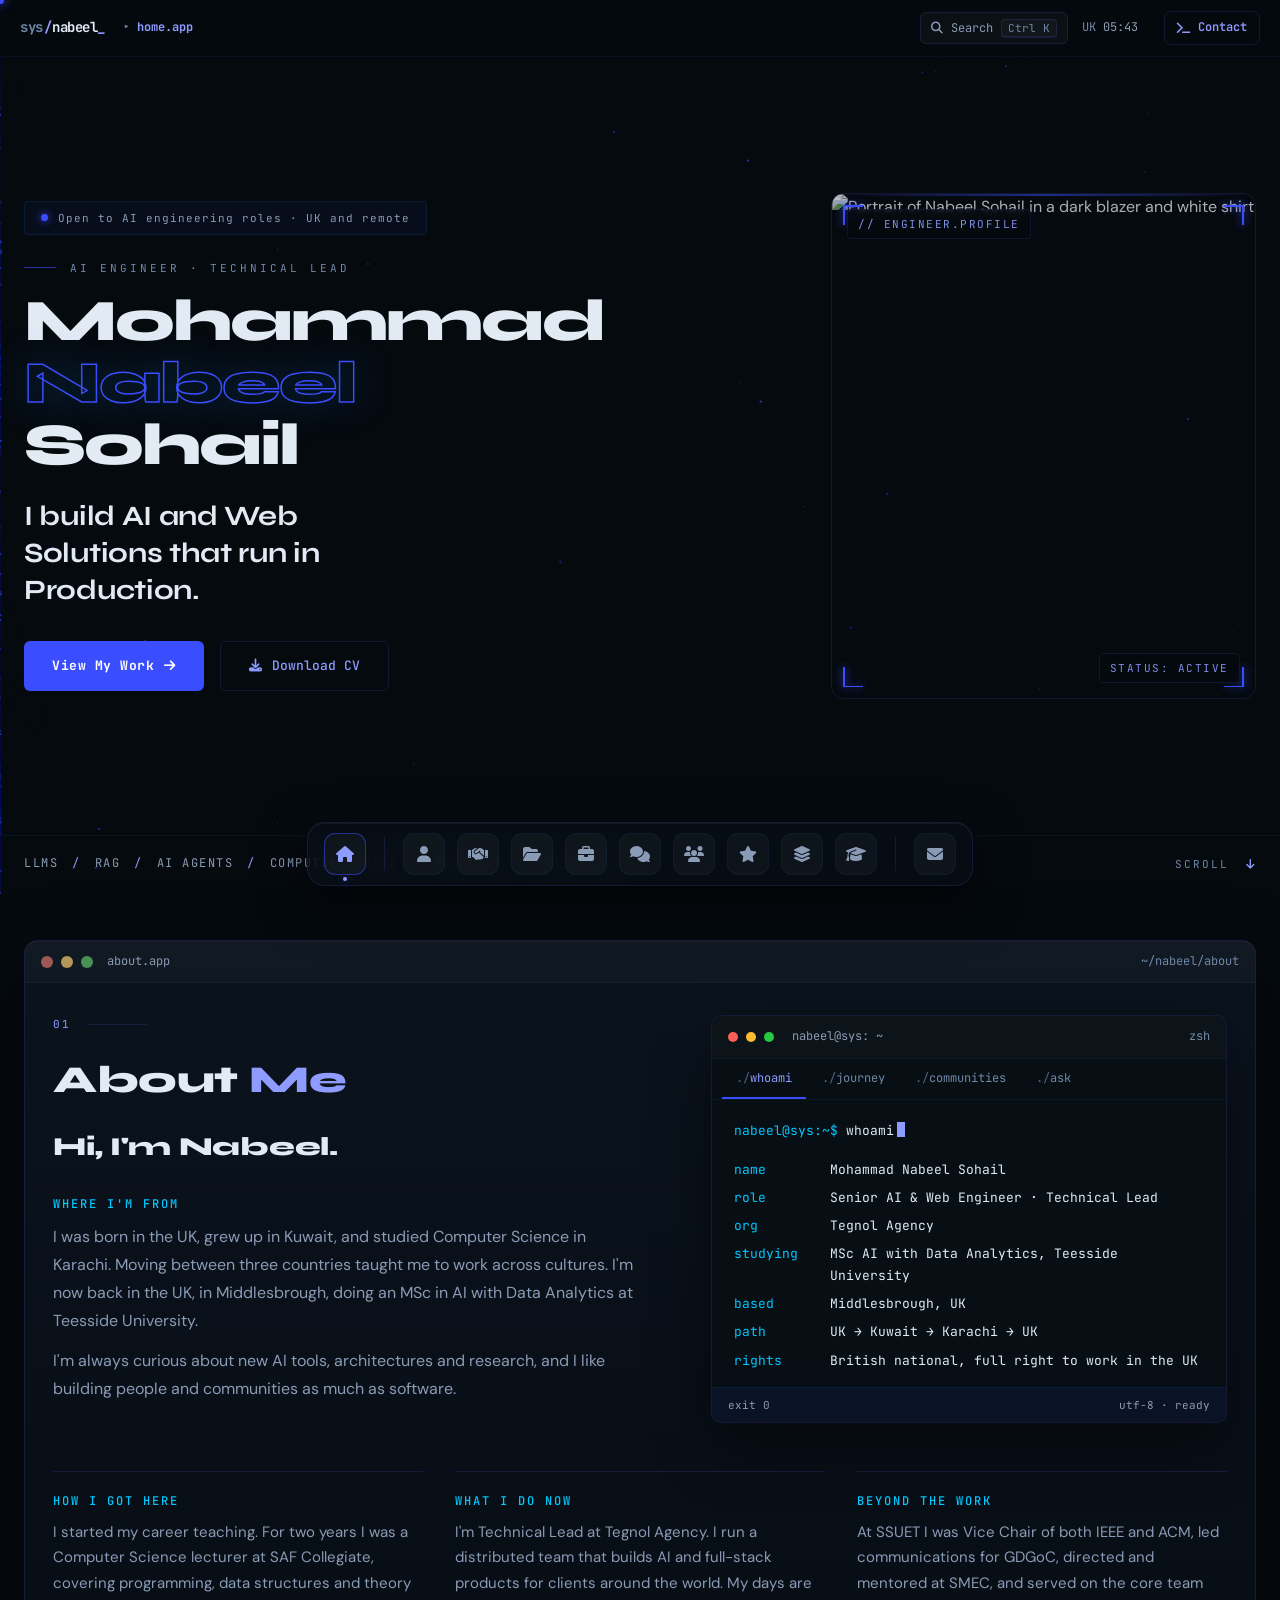
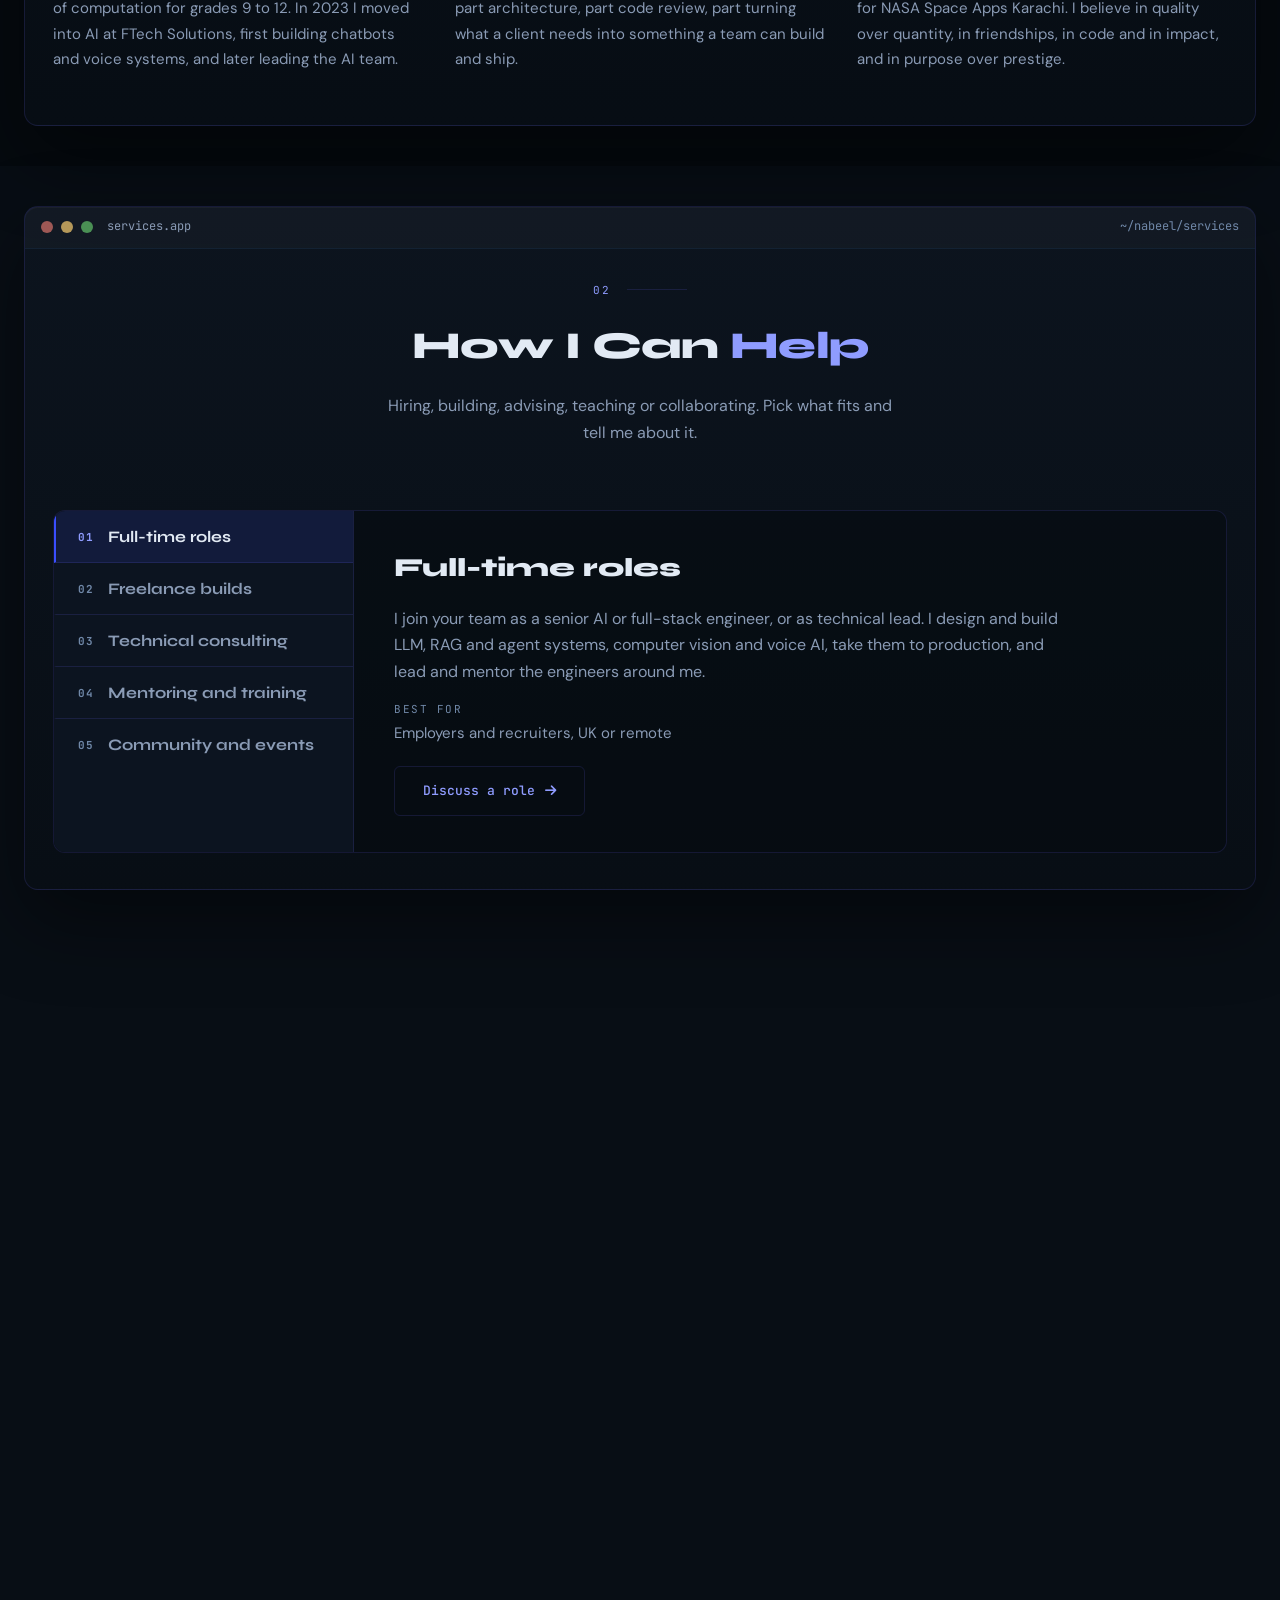
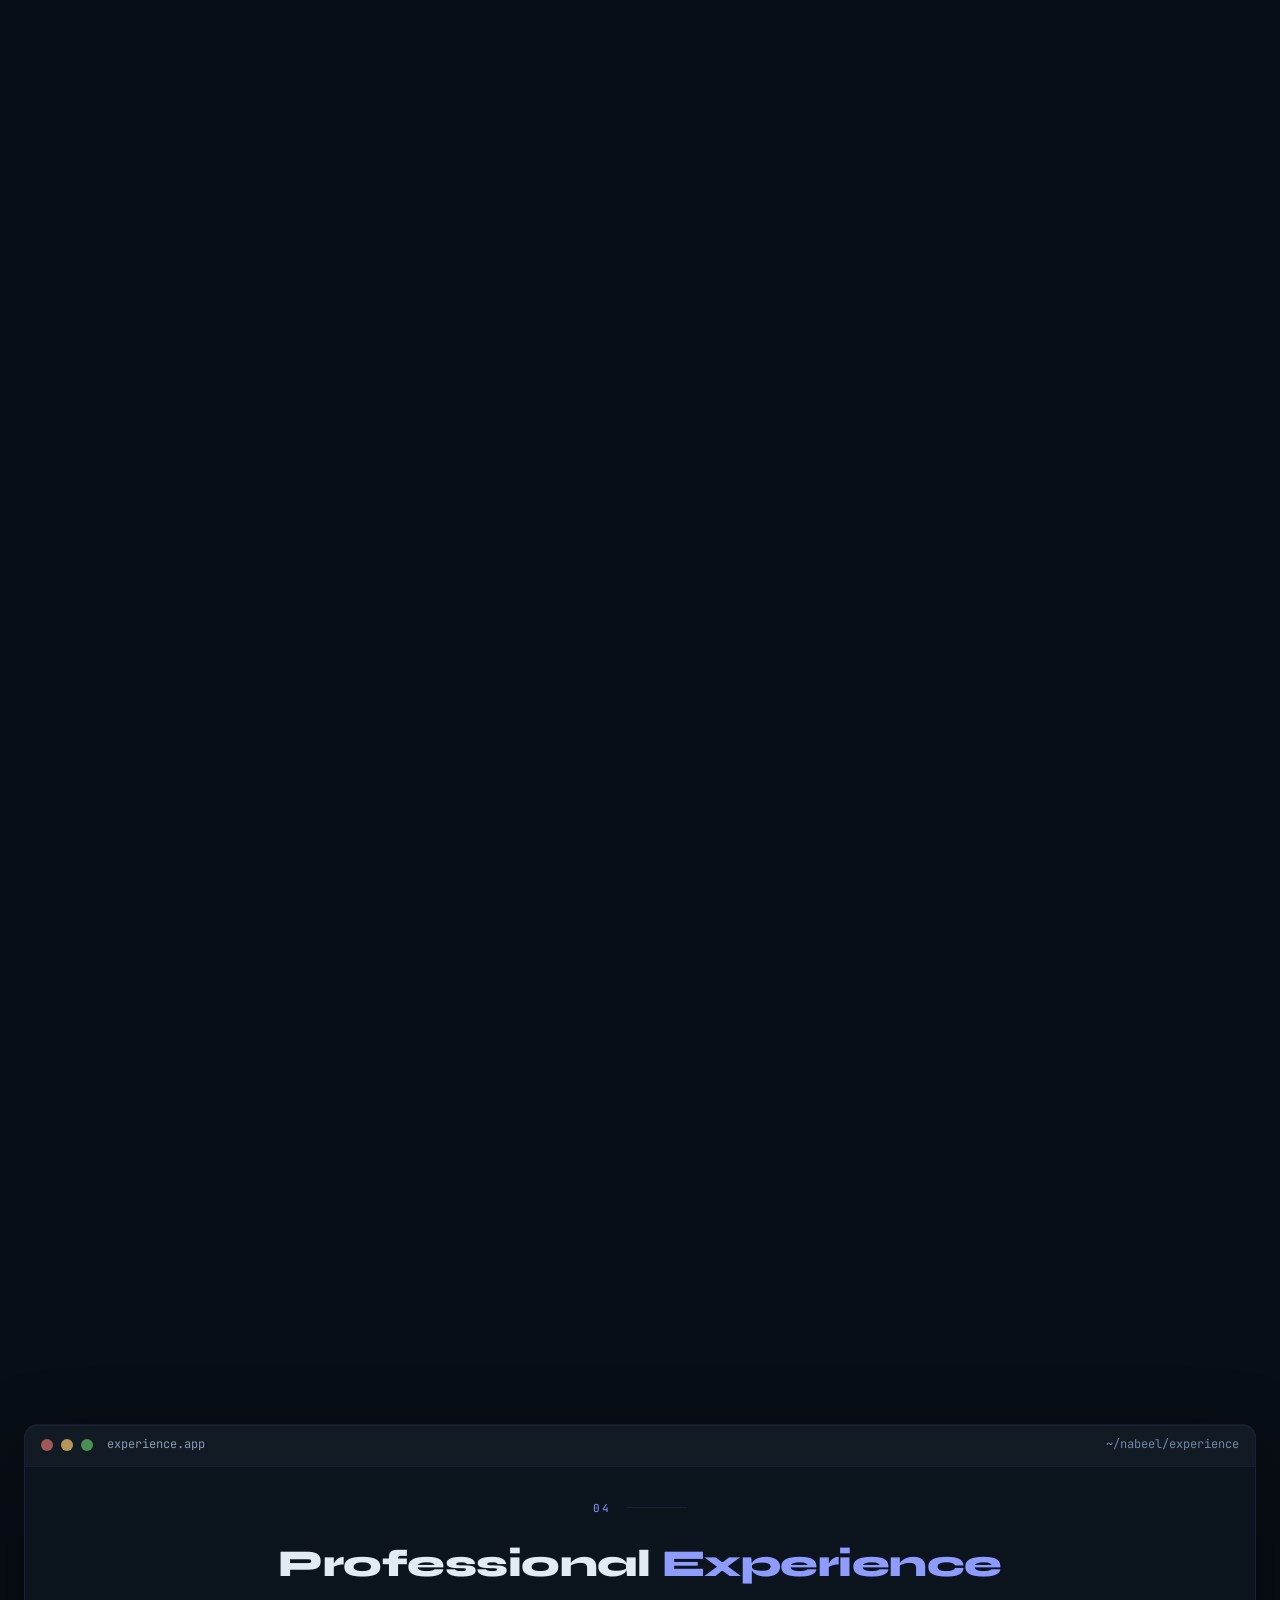
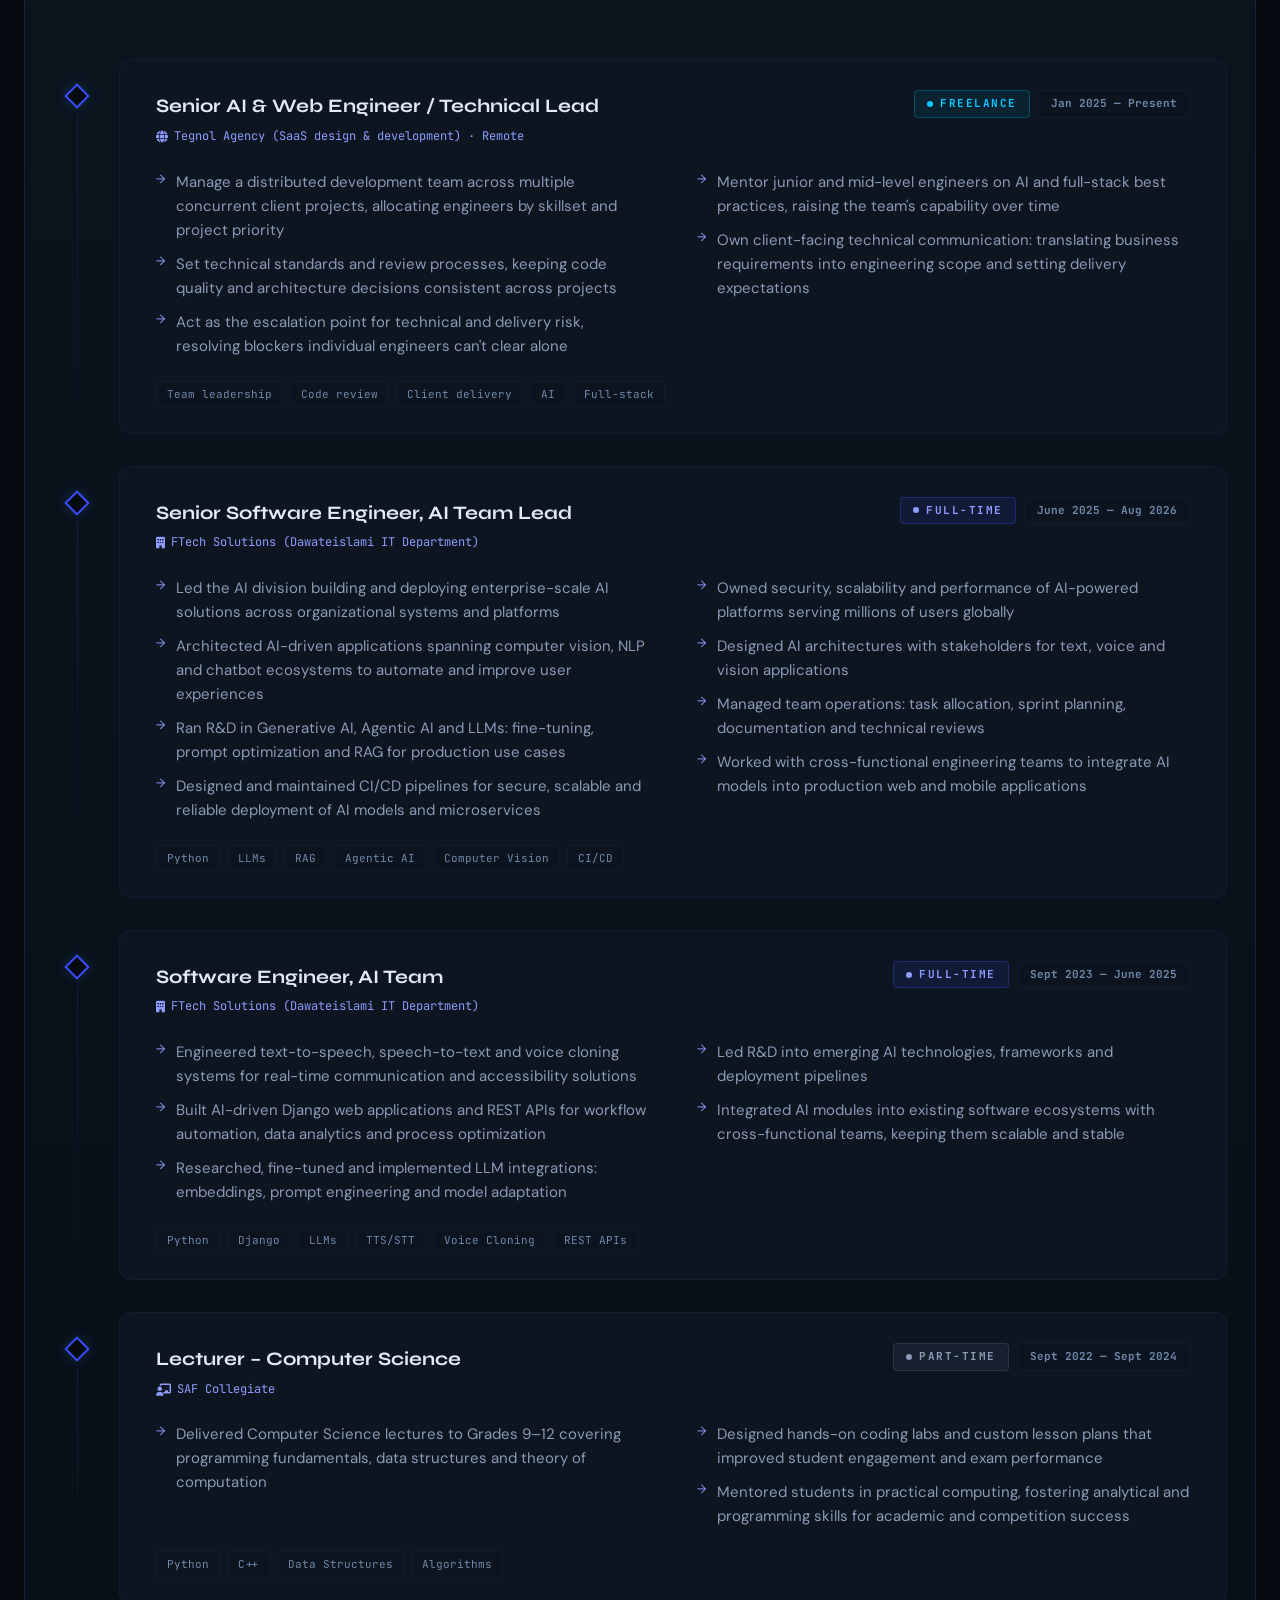
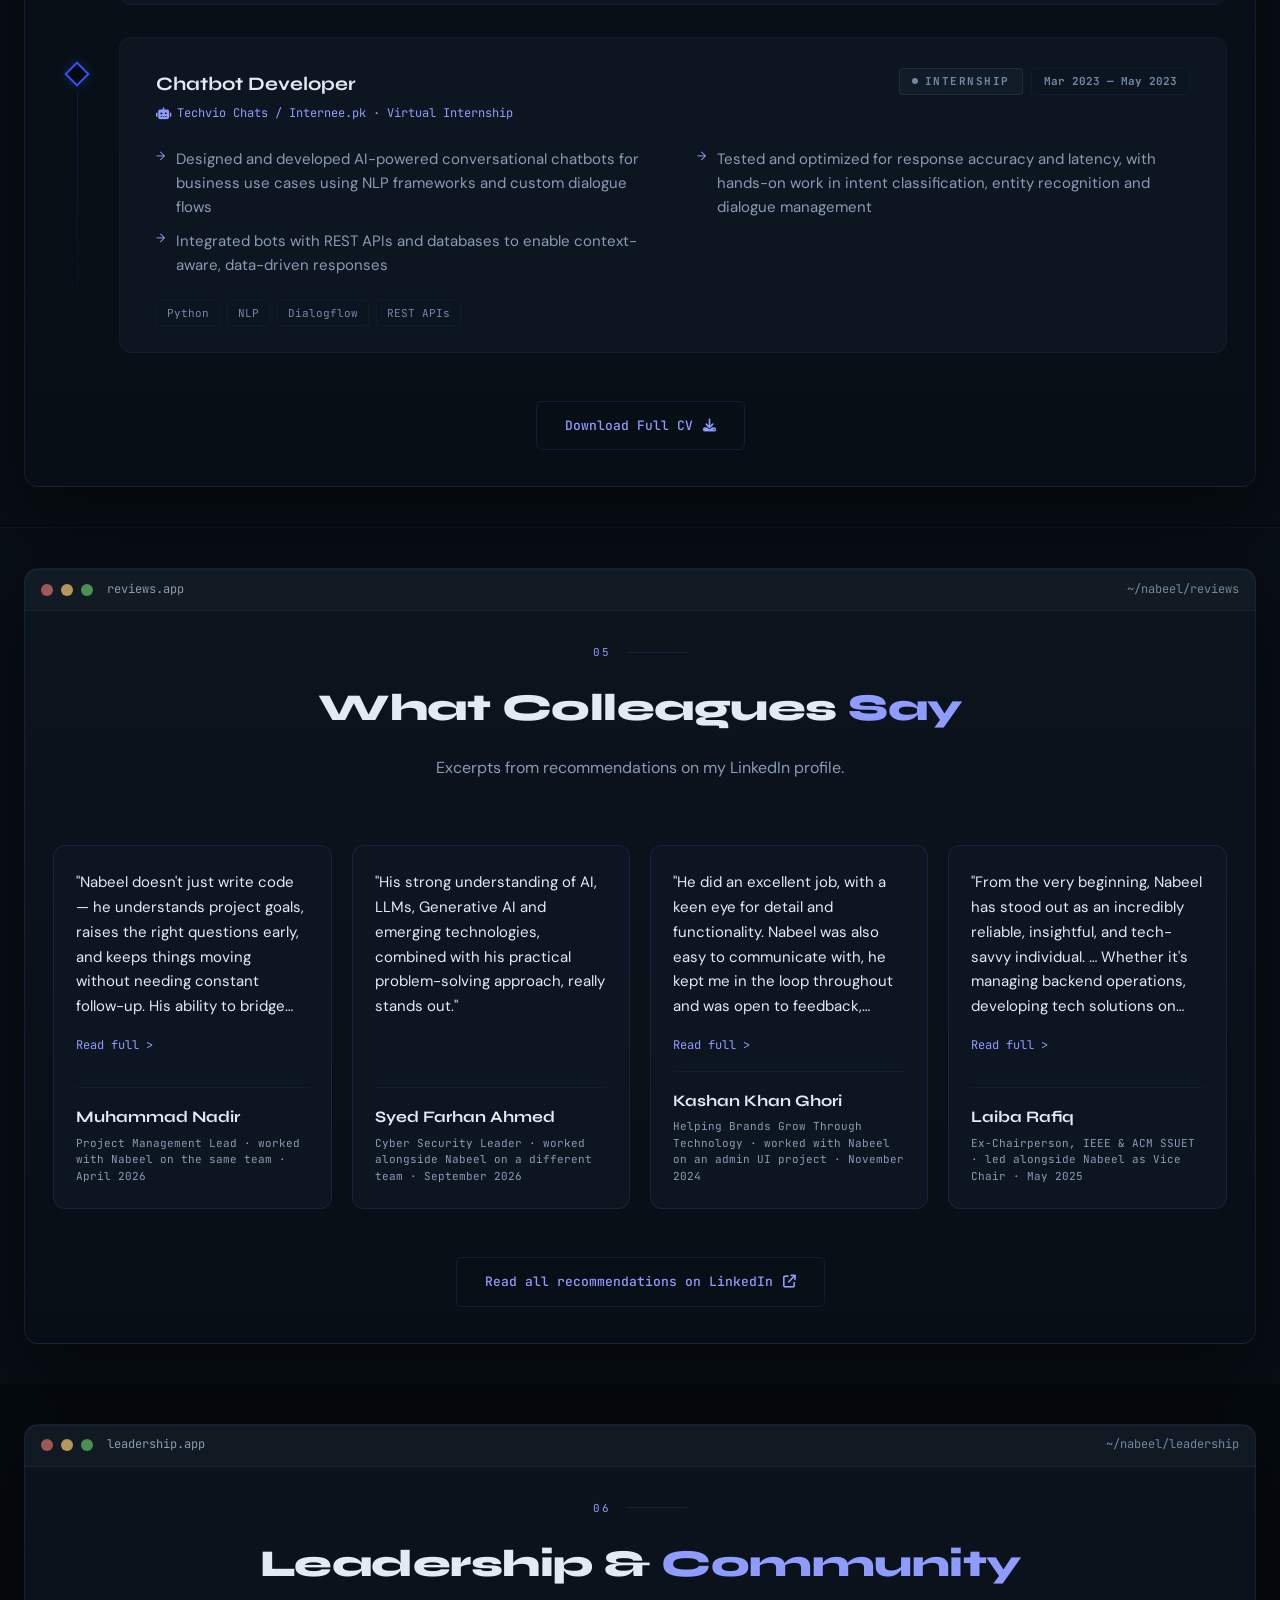
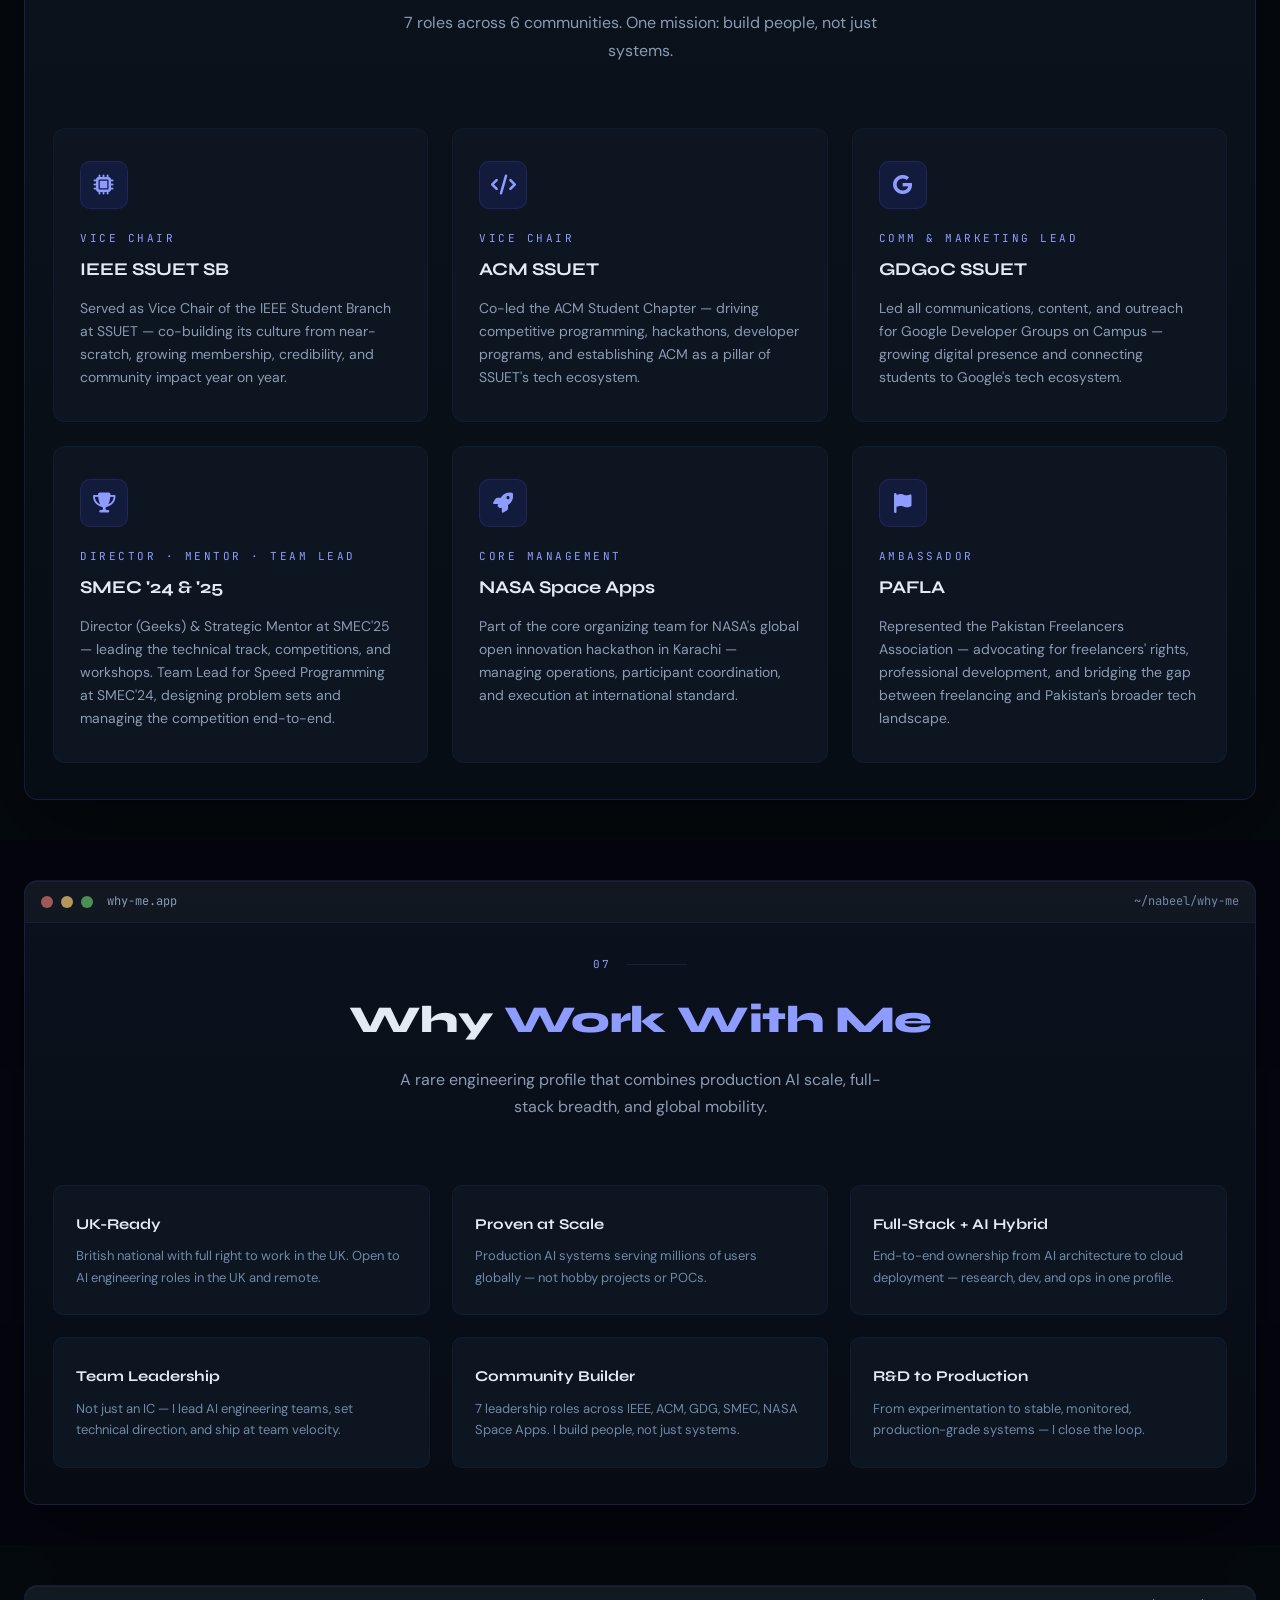
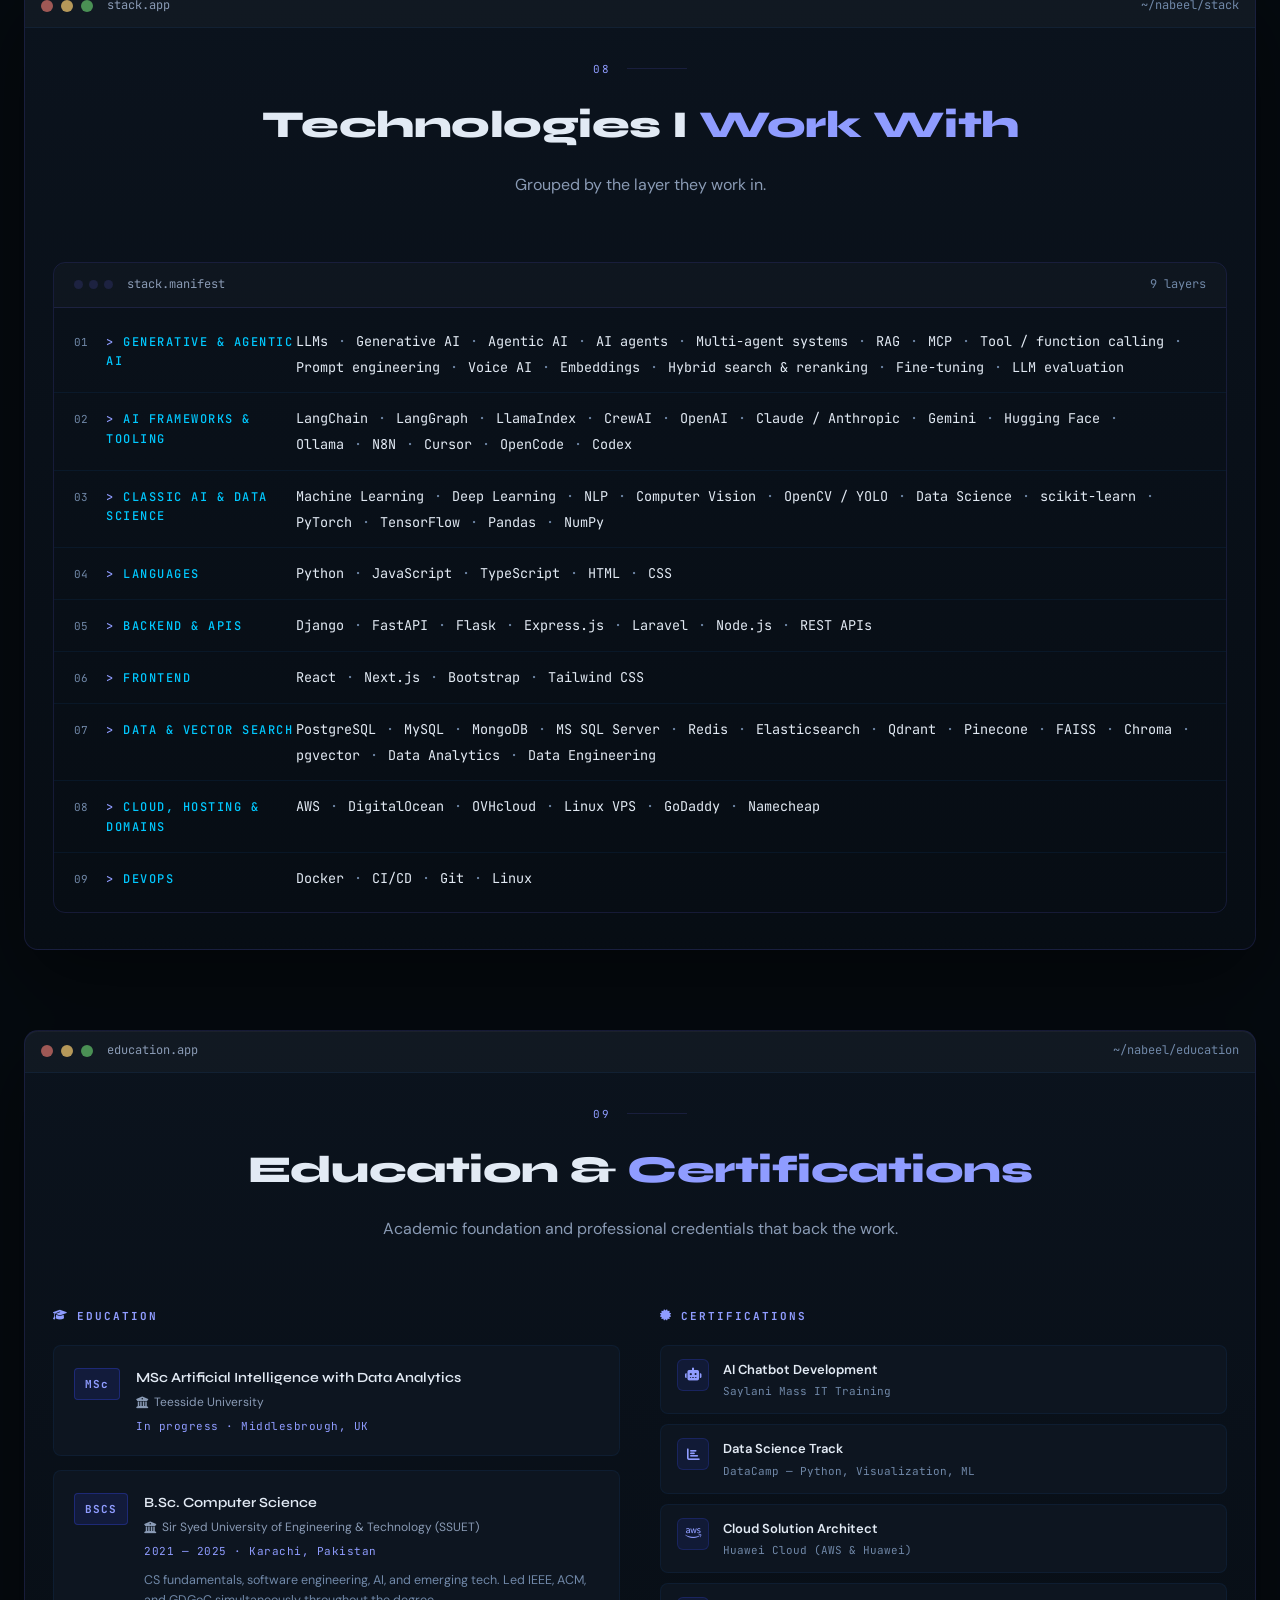
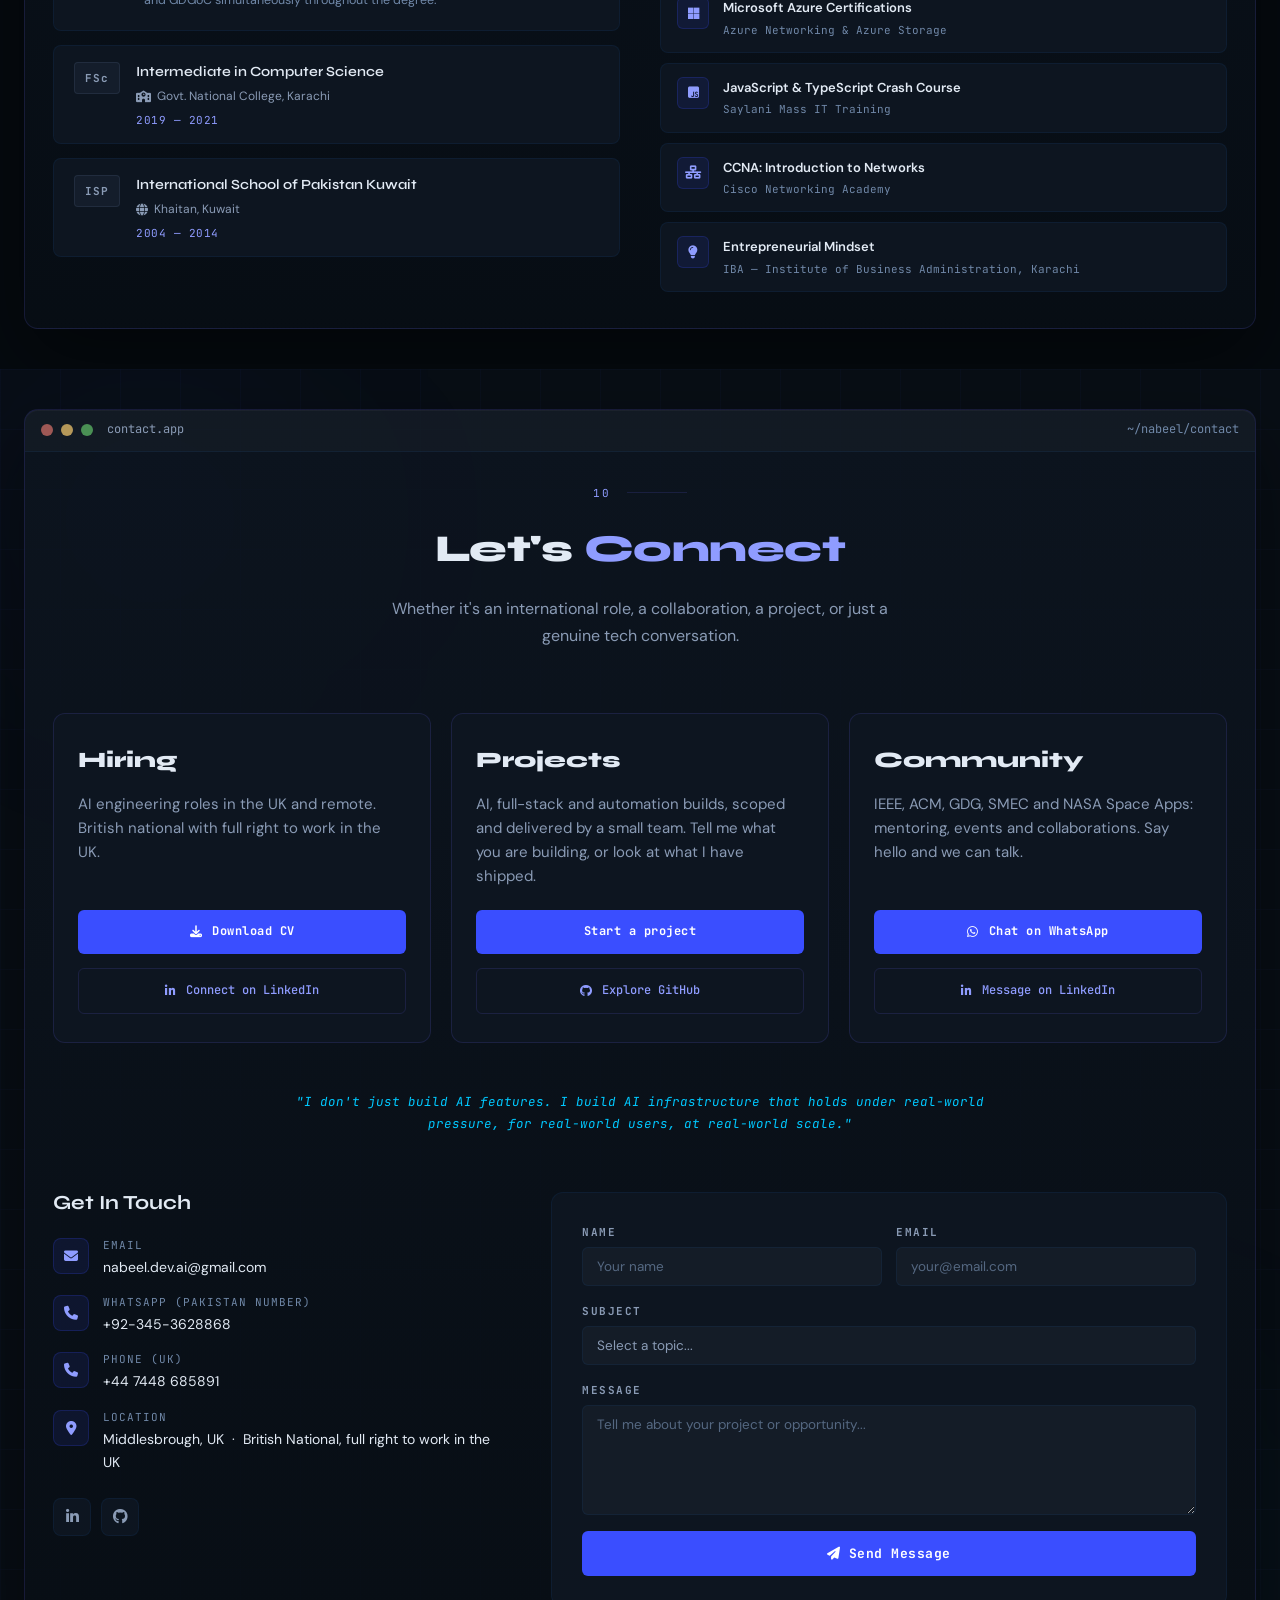
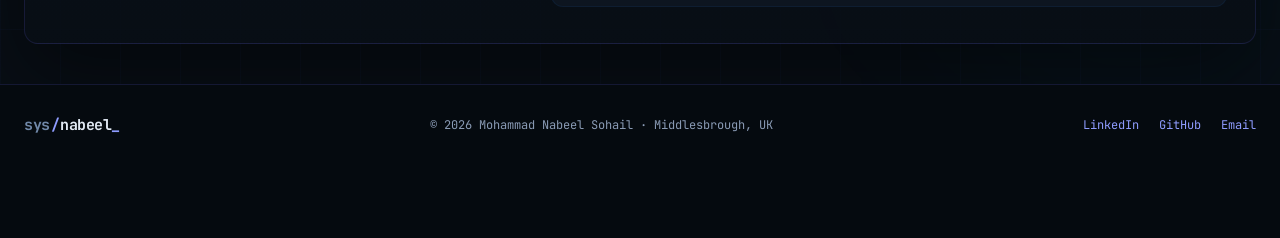
==== commit 4f8b9cc4: "Add OS layer: menu bar, dock, app windows, command palette, boot loader - Menu bar with live app lab" ====
--- a/index.html
+++ b/index.html
@@ -69,15 +69,41 @@
 </head>
 <body>
 
-  <!-- LOADER -->
-  <div class="loader" id="loader">
-    <div class="loader-inner">
-      <div class="loader-logo"><span class="logo-prefix">sys</span><span class="logo-slash">/</span><span class="logo-name">nabeel</span><span class="loader-blink">_</span></div>
-      <div class="loader-lines" id="loaderLines"></div>
-      <div class="loader-bar-wrap"><div class="loader-bar" id="loaderBar"></div></div>
-      <div class="loader-status" id="loaderStatus">booting...</div>
-      <button class="loader-skip" id="loaderSkip" type="button">Skip intro</button>
-    </div>
+  <!-- BOOT LOADER -->
+  <div class="loader" id="loader" role="status" aria-label="Loading portfolio">
+    <div class="ld-floor" aria-hidden="true"></div>
+    <div class="ld-glow" aria-hidden="true"></div>
+    <div class="ld-scan" aria-hidden="true"></div>
+
+    <div class="ld-top" aria-hidden="true">
+      <span class="ld-brand">NABEEL<i>/</i>OS <em>v2.0</em></span>
+      <span class="ld-tag">BOOT SEQUENCE</span>
+      <span class="ld-t" id="ldT">T+0.00s</span>
+    </div>
+
+    <div class="ld-log" id="ldLog" aria-hidden="true"></div>
+
+    <div class="ld-core">
+      <div class="ld-ring" aria-hidden="true">
+        <svg viewBox="0 0 240 240">
+          <defs>
+            <linearGradient id="ldGrad" x1="0" y1="0" x2="1" y2="1"><stop offset="0" stop-color="#3a4eff"/><stop offset="1" stop-color="#00c8ff"/></linearGradient>
+          </defs>
+          <circle class="ld-r-ticks" cx="120" cy="120" r="112"/>
+          <circle class="ld-r-dash" cx="120" cy="120" r="98"/>
+          <circle class="ld-r-track" cx="120" cy="120" r="86"/>
+          <circle class="ld-r-prog" id="ldProg" cx="120" cy="120" r="86"/>
+        </svg>
+        <div class="ld-center">
+          <div class="ld-logo" id="ldLogo"><span class="logo-prefix">sys</span><span class="logo-slash">/</span><span class="logo-name">nabeel</span><span class="loader-blink">_</span></div>
+          <div class="ld-pct" id="ldPct">000%</div>
+        </div>
+      </div>
+      <div class="ld-stage" id="ldStage">POST · power-on self test</div>
+      <div class="ld-welcome" id="ldWelcome" aria-hidden="true">ACCESS GRANTED <span>·</span> welcome, visitor</div>
+    </div>
+
+    <button class="loader-skip" id="loaderSkip" type="button">Skip intro <kbd>Esc</kbd></button>
   </div>
 
   <a href="#main-content" class="skip-link">Skip to content</a>
@@ -85,35 +111,29 @@
   <div class="cursor" id="cursor"></div>
   <div class="cursor-follower" id="cursorFollower"></div>
 
-  <!-- NAVBAR -->
-  <header class="navbar" id="navbar">
+  <!-- MENU BAR -->
+  <header class="navbar menubar" id="navbar">
     <div class="nav-container">
-      <a href="#hero" class="logo">
+      <a href="#hero" class="logo" aria-label="Home">
         <span class="logo-prefix">sys</span><span class="logo-slash">/</span><span class="logo-name">nabeel</span><span class="logo-cursor-blink">_</span>
       </a>
-      <nav class="nav-links" id="navLinks">
-        <a href="#hero" class="nav-item"><span class="nav-num">00.</span>Home</a>
-        <a href="#about" class="nav-item"><span class="nav-num">01.</span>About</a>
-        <a href="#services" class="nav-item"><span class="nav-num">02.</span>Services</a>
-        <a href="#projects" class="nav-item"><span class="nav-num">03.</span>Projects</a>
-        <a href="#experience" class="nav-item"><span class="nav-num">04.</span>Experience</a>
-        <a href="#leadership" class="nav-item"><span class="nav-num">05.</span>Leadership</a>
+      <span class="mb-app" id="mbApp">home.app</span>
+      <div class="mb-right">
+        <button type="button" class="mb-btn" id="paletteBtn" aria-label="Open command palette" aria-haspopup="dialog"><i class="fas fa-magnifying-glass"></i><span class="mb-btn-txt">Search</span><kbd>Ctrl K</kbd></button>
+        <span class="mb-clock" title="Time in the UK"><span class="mb-clock-tz">UK</span> <time id="mbClock">--:--</time></span>
         <a href="#contact" class="btn-nav-cta"><i class="fas fa-terminal"></i> Contact</a>
-      </nav>
-      <button class="hamburger" id="hamburger" aria-label="Toggle menu" aria-expanded="false">
-        <span></span><span></span><span></span>
-      </button>
+      </div>
     </div>
   </header>
 
   <main id="main-content">
 
   <!-- HERO -->
-  <section class="hero" id="hero">
+  <section class="hero" id="hero" data-app="home.app">
     <canvas id="particleCanvas"></canvas>
     <div class="hero-inner">
       <div class="hero-left">
-        <div class="hero-status">
+        <div class="hero-status" data-depth="10">
           <span class="status-dot"></span>
           <span id="statusText" class="status-text">Open to AI engineering roles · UK and remote</span>
         </div>
@@ -121,19 +141,19 @@
           <span class="eyebrow-bar"></span>
           <span class="eyebrow-text">AI ENGINEER · TECHNICAL LEAD</span>
         </div>
-        <h1 class="hero-title">
+        <h1 class="hero-title" data-depth="16">
           <span class="ht-line">Mohammad</span>
           <span class="ht-line ht-accent">Nabeel</span>
           <span class="ht-line">Sohail</span>
         </h1>
-        <p class="hero-tagline">I build AI and Web Solutions that run in Production.</p>
+        <p class="hero-tagline" data-depth="8">I build AI and Web Solutions that run in Production.</p>
         <div class="hero-cta-row">
           <a href="#projects" class="btn-primary-dark"><span>View My Work</span><i class="fas fa-arrow-right"></i></a>
           <a href="NabeelSohail-CV.pdf" class="btn-ghost-dark" download><i class="fas fa-download"></i> Download CV</a>
         </div>
       </div>
       <div class="hero-right">
-        <div class="hud-frame">
+        <div class="hud-frame" data-tilt="6" data-depth="-14">
           <div class="hud-corner hc-tl"></div>
           <div class="hud-corner hc-tr"></div>
           <div class="hud-corner hc-bl"></div>
@@ -158,8 +178,14 @@
 
 
   <!-- ABOUT -->
-  <section class="about" id="about" aria-labelledby="about-title">
+  <section class="about" id="about" data-app="about.app" aria-labelledby="about-title">
     <div class="container">
+      <div class="win reveal" data-win>
+        <div class="win-bar">
+          <span class="win-dots" aria-hidden="true"><span class="wd wd-r"></span><span class="wd wd-y"></span><span class="wd wd-g"></span></span>
+          <span class="win-title">about.app</span><span class="win-meta">~/nabeel/about</span>
+        </div>
+        <div class="win-body"><div class="win-inner">
       <div class="about-grid2">
         <div class="about-main reveal">
           <div class="sec-head sec-head--left">
@@ -214,13 +240,21 @@
           <p class="about-body">At SSUET I was Vice Chair of both IEEE and ACM, led communications for GDGoC, directed and mentored at SMEC, and served on the core team for NASA Space Apps Karachi. I believe in quality over quantity, in friendships, in code and in impact, and in purpose over prestige.</p>
         </article>
       </div>
+        </div></div>
+      </div>
     </div>
   </section>
 
 
   <!-- WHAT I DO -->
-  <section class="services" id="services" aria-labelledby="svc-title">
+  <section class="services" id="services" data-app="services.app" aria-labelledby="svc-title">
     <div class="container">
+      <div class="win reveal" data-win>
+        <div class="win-bar">
+          <span class="win-dots" aria-hidden="true"><span class="wd wd-r"></span><span class="wd wd-y"></span><span class="wd wd-g"></span></span>
+          <span class="win-title">services.app</span><span class="win-meta">~/nabeel/services</span>
+        </div>
+        <div class="win-body"><div class="win-inner">
       <div class="sec-head reveal">
         <div class="sh-meta"><span class="sh-idx">02</span><span class="sh-rule"></span></div>
         <h2 id="svc-title">How I Can <span class="accent">Help</span></h2>
@@ -258,13 +292,21 @@
           <a href="#contactForm" class="btn-ghost-dark offer-cta" data-subject="Collaboration">Collaborate <i class="fas fa-arrow-right"></i></a>
         </article>
       </div>
+        </div></div>
+      </div>
     </div>
   </section>
 
 
   <!-- PROJECTS -->
-  <section class="projects" id="projects">
+  <section class="projects" id="projects" data-app="projects.app">
     <div class="container">
+      <div class="win reveal" data-win>
+        <div class="win-bar">
+          <span class="win-dots" aria-hidden="true"><span class="wd wd-r"></span><span class="wd wd-y"></span><span class="wd wd-g"></span></span>
+          <span class="win-title">projects.app</span><span class="win-meta">~/nabeel/projects</span>
+        </div>
+        <div class="win-body"><div class="win-inner">
       <div class="sec-head reveal">
         <div class="sh-meta"><span class="sh-idx">03</span><span class="sh-rule"></span></div>
         <h2>Featured <span class="accent">Projects</span></h2>
@@ -477,14 +519,22 @@
         </div>
 
       </div>
+        </div></div>
+      </div>
     </div>
   </section>
 
 
 
   <!-- EXPERIENCE -->
-  <section class="experience" id="experience">
+  <section class="experience" id="experience" data-app="experience.app">
     <div class="container">
+      <div class="win reveal" data-win>
+        <div class="win-bar">
+          <span class="win-dots" aria-hidden="true"><span class="wd wd-r"></span><span class="wd wd-y"></span><span class="wd wd-g"></span></span>
+          <span class="win-title">experience.app</span><span class="win-meta">~/nabeel/experience</span>
+        </div>
+        <div class="win-body"><div class="win-inner">
       <div class="sec-head reveal">
         <div class="sh-meta"><span class="sh-idx">04</span><span class="sh-rule"></span></div>
         <h2>Professional <span class="accent">Experience</span></h2>
@@ -611,14 +661,22 @@
         </div>
       </div>
       <div class="sec-cta reveal"><a href="NabeelSohail-CV.pdf" class="btn-ghost-dark" download>Download Full CV <i class="fas fa-download"></i></a></div>
+        </div></div>
+      </div>
     </div>
   </section>
 
 
 
   <!-- RECOMMENDATIONS -->
-  <section class="recs" id="recommendations" aria-labelledby="recs-title">
+  <section class="recs" id="recommendations" data-app="reviews.app" aria-labelledby="recs-title">
     <div class="container">
+      <div class="win reveal" data-win>
+        <div class="win-bar">
+          <span class="win-dots" aria-hidden="true"><span class="wd wd-r"></span><span class="wd wd-y"></span><span class="wd wd-g"></span></span>
+          <span class="win-title">reviews.app</span><span class="win-meta">~/nabeel/reviews</span>
+        </div>
+        <div class="win-body"><div class="win-inner">
       <div class="sec-head reveal">
         <div class="sh-meta"><span class="sh-idx">05</span><span class="sh-rule"></span></div>
         <h2 id="recs-title">What Colleagues <span class="accent">Say</span></h2>
@@ -655,13 +713,21 @@
         <p class="qm-meta" id="qmMeta"></p>
       </dialog>
       <div class="sec-cta reveal"><a href="https://www.linkedin.com/in/nabeeldevai/" class="btn-ghost-dark" target="_blank" rel="noopener noreferrer">Read all recommendations on LinkedIn <i class="fas fa-arrow-up-right-from-square"></i></a></div>
+        </div></div>
+      </div>
     </div>
   </section>
 
 
   <!-- LEADERSHIP -->
-  <section class="leadership" id="leadership">
+  <section class="leadership" id="leadership" data-app="leadership.app">
     <div class="container">
+      <div class="win reveal" data-win>
+        <div class="win-bar">
+          <span class="win-dots" aria-hidden="true"><span class="wd wd-r"></span><span class="wd wd-y"></span><span class="wd wd-g"></span></span>
+          <span class="win-title">leadership.app</span><span class="win-meta">~/nabeel/leadership</span>
+        </div>
+        <div class="win-body"><div class="win-inner">
       <div class="sec-head reveal">
         <div class="sh-meta"><span class="sh-idx">06</span><span class="sh-rule"></span></div>
         <h2>Leadership & <span class="accent">Community</span></h2>
@@ -711,14 +777,22 @@
           <div class="cborder"></div>
         </div>
       </div>
+        </div></div>
+      </div>
     </div>
   </section>
 
 
 
   <!-- WHY ME -->
-  <section class="why-me" id="why-me">
+  <section class="why-me" id="why-me" data-app="why-me.app">
     <div class="container">
+      <div class="win reveal" data-win>
+        <div class="win-bar">
+          <span class="win-dots" aria-hidden="true"><span class="wd wd-r"></span><span class="wd wd-y"></span><span class="wd wd-g"></span></span>
+          <span class="win-title">why-me.app</span><span class="win-meta">~/nabeel/why-me</span>
+        </div>
+        <div class="win-body"><div class="win-inner">
       <div class="sec-head reveal">
         <div class="sh-meta"><span class="sh-idx">07</span><span class="sh-rule"></span></div>
         <h2>Why <span class="accent">Work With Me</span></h2>
@@ -750,14 +824,22 @@
           <p>From experimentation to stable, monitored, production-grade systems — I close the loop.</p>
         </div>
       </div>
+        </div></div>
+      </div>
     </div>
   </section>
 
 
 
   <!-- TECH STACK -->
-  <section class="techstack" id="stack" aria-labelledby="stack-title">
+  <section class="techstack" id="stack" data-app="stack.app" aria-labelledby="stack-title">
     <div class="container">
+      <div class="win reveal" data-win>
+        <div class="win-bar">
+          <span class="win-dots" aria-hidden="true"><span class="wd wd-r"></span><span class="wd wd-y"></span><span class="wd wd-g"></span></span>
+          <span class="win-title">stack.app</span><span class="win-meta">~/nabeel/stack</span>
+        </div>
+        <div class="win-body"><div class="win-inner">
       <div class="sec-head reveal">
         <div class="sh-meta"><span class="sh-idx">08</span><span class="sh-rule"></span></div>
         <h2 id="stack-title">Technologies I <span class="accent">Work With</span></h2>
@@ -804,13 +886,21 @@
         </div>
       </div>
       </div>
+        </div></div>
+      </div>
     </div>
   </section>
 
 
   <!-- EDUCATION & CERTIFICATIONS -->
-  <section class="edu-certs" id="education">
+  <section class="edu-certs" id="education" data-app="education.app">
     <div class="container">
+      <div class="win reveal" data-win>
+        <div class="win-bar">
+          <span class="win-dots" aria-hidden="true"><span class="wd wd-r"></span><span class="wd wd-y"></span><span class="wd wd-g"></span></span>
+          <span class="win-title">education.app</span><span class="win-meta">~/nabeel/education</span>
+        </div>
+        <div class="win-body"><div class="win-inner">
       <div class="sec-head reveal">
         <div class="sh-meta"><span class="sh-idx">09</span><span class="sh-rule"></span></div>
         <h2>Education & <span class="accent">Certifications</span></h2>
@@ -912,17 +1002,25 @@
           </div>
         </div>
       </div>
+        </div></div>
+      </div>
     </div>
   </section>
 
 
 
   <!-- CONTACT -->
-  <section class="cta-sec contact-sec" id="contact">
+  <section class="cta-sec contact-sec" id="contact" data-app="contact.app">
     <div class="cta-bg-grid"></div>
     <div class="cta-glow-l"></div>
     <div class="cta-glow-r"></div>
     <div class="container">
+      <div class="win reveal" data-win>
+        <div class="win-bar">
+          <span class="win-dots" aria-hidden="true"><span class="wd wd-r"></span><span class="wd wd-y"></span><span class="wd wd-g"></span></span>
+          <span class="win-title">contact.app</span><span class="win-meta">~/nabeel/contact</span>
+        </div>
+        <div class="win-body"><div class="win-inner">
       <div class="sec-head reveal">
         <div class="sh-meta"><span class="sh-idx">10</span><span class="sh-rule"></span></div>
         <h2>Let's <span class="accent">Connect</span></h2>
@@ -1034,6 +1132,8 @@
           </form>
         </div>
       </div>
+        </div></div>
+      </div>
     </div>
   </section>
 
@@ -1055,6 +1155,28 @@
 
 
   <!-- BACK TO TOP -->
+  <nav class="dock" id="dock" aria-label="Sections">
+    <a class="dock-item" href="#hero" data-sec="hero"><i class="fas fa-house"></i><span class="dock-tip">Home</span></a>
+    <span class="dock-sep" aria-hidden="true"></span>
+    <a class="dock-item" href="#about" data-sec="about"><i class="fas fa-user"></i><span class="dock-tip">About</span></a>
+    <a class="dock-item" href="#services" data-sec="services"><i class="fas fa-handshake"></i><span class="dock-tip">Services</span></a>
+    <a class="dock-item" href="#projects" data-sec="projects"><i class="fas fa-folder-open"></i><span class="dock-tip">Projects</span></a>
+    <a class="dock-item" href="#experience" data-sec="experience"><i class="fas fa-briefcase"></i><span class="dock-tip">Experience</span></a>
+    <a class="dock-item" href="#recommendations" data-sec="recommendations"><i class="fas fa-comments"></i><span class="dock-tip">Reviews</span></a>
+    <a class="dock-item" href="#leadership" data-sec="leadership"><i class="fas fa-users"></i><span class="dock-tip">Leadership</span></a>
+    <a class="dock-item" href="#why-me" data-sec="why-me"><i class="fas fa-star"></i><span class="dock-tip">Why me</span></a>
+    <a class="dock-item" href="#stack" data-sec="stack"><i class="fas fa-layer-group"></i><span class="dock-tip">Stack</span></a>
+    <a class="dock-item" href="#education" data-sec="education"><i class="fas fa-graduation-cap"></i><span class="dock-tip">Education</span></a>
+    <span class="dock-sep" aria-hidden="true"></span>
+    <a class="dock-item" href="#contact" data-sec="contact"><i class="fas fa-envelope"></i><span class="dock-tip">Contact</span></a>
+  </nav>
+
+  <dialog class="palette" id="palette" aria-label="Command palette">
+    <div class="pal-head"><i class="fas fa-terminal" aria-hidden="true"></i><input type="text" id="palInput" placeholder="Go to a section or run an action..." autocomplete="off" spellcheck="false" aria-label="Search commands" role="combobox" aria-expanded="true" aria-controls="palList"><kbd>Esc</kbd></div>
+    <ul class="pal-list" id="palList" role="listbox"></ul>
+    <div class="pal-foot"><span><kbd>↑</kbd><kbd>↓</kbd> navigate</span><span><kbd>Enter</kbd> run</span></div>
+  </dialog>
+
   <button class="back-top" id="backTop" aria-label="Back to top"><i class="fas fa-arrow-up"></i></button>
 
   <script src="js/script.js"></script>
--- a/css/style.css
+++ b/css/style.css
@@ -67,7 +67,7 @@
 }
 
 .container {
-  max-width: 1140px;
+  max-width: var(--wrap);
   margin: 0 auto;
   padding: 0 28px;
 }
@@ -537,7 +537,7 @@
 }
 
 .hero-inner {
-  max-width: 1140px;
+  max-width: var(--wrap);
   margin: 0 auto;
   padding: 80px 28px;
   display: grid;
@@ -2682,89 +2682,6 @@
   color: var(--accent-text);
 }
 
-/* ---- LOADER ---- */
-.loader {
-  position: fixed;
-  inset: 0;
-  background: var(--bg);
-  display: flex;
-  align-items: center;
-  justify-content: center;
-  z-index: 99999;
-  transition: opacity 0.6s var(--ease), visibility 0.6s var(--ease);
-}
-.loader.hidden {
-  opacity: 0;
-  visibility: hidden;
-  pointer-events: none;
-}
-.loader-inner {
-  display: flex;
-  flex-direction: column;
-  align-items: center;
-  gap: 20px;
-  width: min(340px, 90vw);
-}
-.loader-logo {
-  font-family: var(--font-mono);
-  font-size: 22px;
-  font-weight: 700;
-  letter-spacing: 1px;
-  color: var(--text);
-}
-.loader-logo .logo-prefix { color: var(--text-3); }
-.loader-logo .logo-slash  { color: var(--accent-2); margin: 0 1px; }
-.loader-logo .logo-name   { color: var(--text); }
-.loader-blink {
-  color: var(--accent-text);
-  animation: blink 1s step-end infinite;
-}
-.loader-lines {
-  font-family: var(--font-mono);
-  font-size: 12px;
-  color: var(--text-2);
-  width: 100%;
-  min-height: 60px;
-  display: flex;
-  flex-direction: column;
-  gap: 6px;
-}
-.loader-line {
-  opacity: 0;
-  transform: translateX(-6px);
-  transition: opacity 0.3s ease, transform 0.3s ease;
-  display: flex;
-  gap: 8px;
-}
-.loader-line.show {
-  opacity: 1;
-  transform: none;
-}
-.loader-line .ll-ok   { color: #00c896; }
-.loader-line .ll-warn { color: var(--accent-2); }
-.loader-bar-wrap {
-  width: 100%;
-  height: 2px;
-  background: var(--surface-2);
-  border-radius: 2px;
-  overflow: hidden;
-}
-.loader-bar {
-  height: 100%;
-  width: 0%;
-  background: var(--gradient);
-  border-radius: 2px;
-  transition: width 0.4s var(--ease);
-  box-shadow: 0 0 10px rgba(58, 78, 255, 0.6);
-}
-.loader-status {
-  font-family: var(--font-mono);
-  font-size: 11px;
-  color: var(--text-3);
-  letter-spacing: 1px;
-  text-transform: uppercase;
-}
-
 /* ---- ACCESSIBILITY ---- */
 *:focus-visible {
   outline: 2px solid var(--accent);
@@ -2873,27 +2790,6 @@
   }
 }
 
-
-/* ================================================
-   LOADER SKIP
-   ================================================ */
-.loader-skip {
-  margin-top: 22px;
-  padding: 8px 16px;
-  background: transparent;
-  color: var(--text-2);
-  font-family: var(--font-mono);
-  font-size: 12px;
-  border: 1px solid var(--border-2);
-  border-radius: 6px;
-  cursor: pointer;
-  transition: color 0.2s, border-color 0.2s;
-}
-.loader-skip:hover,
-.loader-skip:focus-visible {
-  color: var(--text);
-  border-color: var(--accent);
-}
 
 /* ================================================
    CASE STUDIES
@@ -3500,7 +3396,7 @@
 
 /* credits strip + scroll cue */
 .hero-credits {
-  position: relative; z-index: 2; width: 100%; max-width: 1140px; margin: 0 auto; padding: 18px 28px 26px;
+  position: relative; z-index: 2; width: 100%; max-width: var(--wrap); margin: 0 auto; padding: 18px 28px 26px;
   display: flex; align-items: center; justify-content: space-between; gap: 24px;
   border-top: 1px solid var(--border);
 }
@@ -3582,3 +3478,277 @@
 .about-col .about-h { margin-top: 0; }
 .about-col .about-body { font-size: 15px; line-height: 1.7; }
 @media (max-width: 900px) { .about-cols { grid-template-columns: 1fr; gap: 24px; margin-top: 36px; } }
+
+/* ================================================
+   OS LAYER
+   ================================================ */
+:root { --bar-h: 44px; }
+
+/* menu bar */
+.menubar { background: rgba(5, 10, 15, .72); }
+.menubar .nav-container { height: var(--bar-h); max-width: none; padding: 0 20px; gap: 18px; justify-content: flex-start; }
+.menubar .logo { font-size: 14px; }
+.mb-app { font-family: var(--font-mono); font-size: 12px; font-weight: 700; color: var(--accent-text); min-width: 18ch; white-space: nowrap; }
+.mb-app::before { content: "▸ "; color: var(--text-3); font-weight: 400; }
+.mb-right { margin-left: auto; display: flex; align-items: center; gap: 14px; }
+.mb-btn {
+  display: inline-flex; align-items: center; gap: 8px; padding: 6px 10px; cursor: pointer;
+  background: rgba(255,255,255,.03); border: 1px solid var(--border-2); border-radius: 6px;
+  font-family: var(--font-mono); font-size: 12px; color: var(--text-2); transition: border-color .2s, color .2s;
+}
+.mb-btn:hover, .mb-btn:focus-visible { color: var(--text); border-color: var(--accent); }
+kbd { font-family: var(--font-mono); font-size: 11px; padding: 1px 6px; border: 1px solid var(--border-2); border-radius: 4px; box-shadow: 0 1px 0 var(--border-2); color: var(--text-3); background: rgba(255,255,255,.03); }
+.mb-clock { font-family: var(--font-mono); font-size: 12px; color: var(--text-2); white-space: nowrap; }
+.mb-clock-tz { color: var(--text-3); }
+.menubar .btn-nav-cta { padding: 6px 12px; font-size: 12px; }
+.hero { padding-top: var(--bar-h); }
+@media (max-width: 700px) {
+  .mb-btn-txt, .mb-btn kbd, .mb-clock-tz { display: none; }
+  .mb-app { min-width: 0; font-size: 11px; }
+  .mb-app::before { content: none; }
+  .menubar .nav-container { padding: 0 14px; gap: 10px; }
+}
+
+/* windows */
+.win {
+  position: relative; border: 1px solid var(--border-2); border-radius: 14px; overflow: hidden;
+  background: linear-gradient(180deg, rgba(13, 21, 32, .78), rgba(8, 14, 21, .78));
+  backdrop-filter: blur(10px); -webkit-backdrop-filter: blur(10px);
+  box-shadow: 0 30px 80px rgba(0, 0, 0, .45), inset 0 1px 0 rgba(255, 255, 255, .04);
+  transition: border-color .4s, box-shadow .4s;
+}
+.win.is-active { border-color: rgba(58, 78, 255, .45); box-shadow: 0 30px 80px rgba(0, 0, 0, .5), 0 0 0 1px rgba(58, 78, 255, .12), 0 0 60px rgba(58, 78, 255, .12); }
+.js .win.reveal { transform: perspective(1400px) rotateX(9deg) translateY(36px) scale(.975); transform-origin: 50% 0; }
+.js .win.reveal.visible { transform: none; }
+.win-bar {
+  display: flex; align-items: center; gap: 14px; padding: 0 16px; height: 42px;
+  border-bottom: 1px solid var(--border); background: rgba(255, 255, 255, .025);
+  font-family: var(--font-mono); font-size: 12px;
+}
+.win-dots { display: inline-flex; gap: 8px; }
+.wd { width: 12px; height: 12px; border-radius: 50%; border: 0; padding: 0; display: inline-block; filter: saturate(.55) brightness(.8); transition: filter .3s; }
+.win.is-active .wd { filter: none; }
+.wd-r { background: #ff5f57; } .wd-y { background: #febc2e; cursor: pointer; } .wd-g { background: #28c840; }
+.wd-y:hover, .wd-y:focus-visible { filter: none; outline: 2px solid rgba(254, 188, 46, .5); outline-offset: 2px; }
+.win-title { color: var(--text-2); }
+.win.is-active .win-title { color: var(--text); }
+.win-meta { margin-left: auto; color: var(--text-3); }
+.win-body { display: grid; grid-template-rows: 1fr; transition: grid-template-rows .45s var(--ease); }
+.win-inner { overflow: hidden; min-height: 0; padding: 36px clamp(20px, 3vw, 40px) 40px; }
+.win.is-min .win-body { grid-template-rows: 0fr; }
+.win.is-min .win-inner { padding-top: 0; padding-bottom: 0; }
+.win-inner .sec-head { margin-top: 0; }
+@media (max-width: 600px) { .win-meta { display: none; } .win-inner { padding: 24px 16px 28px; } }
+
+/* inside a window, panels sit flat */
+.win .svc-console { background: rgba(5, 10, 15, .5); }
+.about .win .about-main .sec-head { margin-bottom: 14px; }
+
+/* dock */
+.dock {
+  position: fixed; left: 50%; bottom: 14px; transform: translateX(-50%); z-index: 950;
+  display: flex; align-items: flex-end; gap: 6px; padding: 8px 10px;
+  background: rgba(8, 14, 21, .72); border: 1px solid var(--border-2); border-radius: 18px;
+  backdrop-filter: blur(16px); -webkit-backdrop-filter: blur(16px);
+  box-shadow: 0 18px 50px rgba(0, 0, 0, .55), inset 0 1px 0 rgba(255, 255, 255, .05);
+}
+.dock-item {
+  --ds: 1; position: relative; width: 42px; height: 42px; display: grid; place-items: center; border-radius: 11px;
+  color: var(--text-2); font-size: 16px; background: rgba(255, 255, 255, .035); border: 1px solid var(--border);
+  transform: scale(var(--ds)); transform-origin: 50% 100%; transition: transform .14s ease-out, color .2s, background .2s, border-color .2s;
+}
+.dock-item:hover, .dock-item:focus-visible { color: var(--text); background: rgba(58, 78, 255, .18); border-color: var(--accent); }
+.dock-item.active { color: var(--accent-text); border-color: rgba(58, 78, 255, .5); }
+.dock-item.active::after { content: ""; position: absolute; bottom: -7px; left: 50%; width: 4px; height: 4px; margin-left: -2px; border-radius: 50%; background: var(--accent-text); box-shadow: 0 0 8px var(--accent); }
+.dock-tip {
+  position: absolute; bottom: calc(100% + 12px); left: 50%; transform: translateX(-50%) translateY(4px); white-space: nowrap; pointer-events: none;
+  padding: 4px 9px; border-radius: 6px; background: rgba(5, 10, 15, .92); border: 1px solid var(--border-2);
+  font-family: var(--font-mono); font-size: 11px; color: var(--text); opacity: 0; transition: opacity .15s, transform .15s;
+}
+.dock-item:hover .dock-tip, .dock-item:focus-visible .dock-tip { opacity: 1; transform: translateX(-50%); }
+.dock-sep { width: 1px; align-self: stretch; margin: 4px 4px; background: var(--border-2); }
+@media (max-width: 520px) {
+  .dock { gap: 3px; padding: 6px 7px; bottom: 10px; border-radius: 16px; }
+  .dock-item { width: 36px; height: 36px; font-size: 14px; border-radius: 10px; }
+  .dock-tip { display: none; }
+}
+.back-top { bottom: 84px; right: 20px; }
+.footer-min { padding-bottom: 100px; }
+
+/* command palette */
+.palette {
+  width: min(600px, calc(100vw - 28px)); margin: 14vh auto auto; padding: 0; color: var(--text);
+  background: rgba(8, 14, 21, .96); border: 1px solid var(--border-2); border-radius: 14px; overflow: hidden;
+  box-shadow: 0 40px 100px rgba(0, 0, 0, .7), 0 0 60px rgba(58, 78, 255, .15);
+}
+.palette::backdrop { background: rgba(3, 6, 10, .7); backdrop-filter: blur(5px); }
+.palette[open] { animation: palIn .18s ease-out; }
+@keyframes palIn { from { opacity: 0; transform: translateY(-8px) scale(.98); } }
+.pal-head { display: flex; align-items: center; gap: 12px; padding: 14px 18px; border-bottom: 1px solid var(--border-2); }
+.pal-head i { color: var(--accent-text); }
+.pal-head input { flex: 1; background: none; border: 0; outline: 0; color: var(--text); font-family: var(--font-mono); font-size: 14px; }
+.pal-head input::placeholder { color: var(--text-3); }
+.pal-list { max-height: 340px; overflow-y: auto; padding: 8px; }
+.pal-list li { display: grid; grid-template-columns: 70px 1fr auto; align-items: center; gap: 10px; padding: 10px 12px; border-radius: 8px; cursor: pointer; font-size: 14px; color: var(--text-2); }
+.pal-list li[aria-selected="true"] { background: rgba(58, 78, 255, .16); color: var(--text); }
+.pal-g { font-family: var(--font-mono); font-size: 11px; letter-spacing: 1px; text-transform: uppercase; color: var(--accent-2); }
+.pal-list i { font-size: 12px; color: var(--text-3); }
+.pal-empty { color: var(--text-3); cursor: default; display: block !important; }
+.pal-foot { display: flex; gap: 18px; padding: 10px 18px; border-top: 1px solid var(--border-2); font-family: var(--font-mono); font-size: 11px; color: var(--text-3); }
+.pal-foot kbd { margin-right: 4px; }
+
+/* 3D tilt + hero depth */
+[data-tilt] { transform: perspective(900px) rotateX(var(--rx, 0deg)) rotateY(var(--ry, 0deg)); transition: transform .5s var(--ease); will-change: transform; }
+[data-tilt].is-tilting { transition: transform .08s linear; }
+[data-tilt]::after {
+  content: ""; position: absolute; inset: 0; pointer-events: none; z-index: 6; opacity: 0; transition: opacity .3s;
+  background: radial-gradient(circle at var(--gx, 50%) var(--gy, 50%), rgba(255, 255, 255, .16), transparent 45%);
+}
+[data-tilt].is-tilting::after { opacity: 1; }
+[data-depth] { will-change: translate; }
+@media (prefers-reduced-motion: reduce) {
+  .js .win.reveal { transform: none; }
+  .dock-item { transition: none; }
+  .palette[open] { animation: none; }
+}
+
+/* detector fixes: underline tabs are square, window bar uses padding not fixed height */
+.t2-tab, .svc-tab { border-radius: 0; }
+.win-bar { height: auto; min-height: 42px; padding: 10px 16px; box-sizing: border-box; }
+
+
+/* ---- OS layer, round 2: taller bar, roomier dock, windows everywhere ---- */
+:root { --bar-h: 56px; }
+.wd-y { cursor: default; }
+.dock { gap: 12px; padding: 10px 16px; max-width: calc(100vw - 20px); }
+.dock-sep { margin: 4px 6px; }
+section[data-app]:not(.hero) { padding-top: 40px; padding-bottom: 40px; }
+section[data-app]:not(.hero) .win { margin: 0; }
+.win { backdrop-filter: none; -webkit-backdrop-filter: none; background: linear-gradient(180deg, rgba(13, 21, 32, .85), rgba(8, 14, 21, .85)); }
+@media (max-width: 760px) {
+  .dock { gap: 8px; padding: 8px 12px; overflow-x: auto; scrollbar-width: none; justify-content: flex-start; }
+  .dock::-webkit-scrollbar { display: none; }
+  .dock-item { flex: none; }
+}
+@media (max-width: 520px) {
+  .mb-clock { display: none; }
+  .mb-right { gap: 8px; }
+}
+
+/* ---- wider layout, smaller margins ---- */
+:root { --wrap: 1400px; }
+.container { padding: 0 24px; }
+.hero-inner { padding-left: 24px; padding-right: 24px; }
+.hero-credits { padding-left: 24px; padding-right: 24px; }
+.win-inner { padding: 32px clamp(16px, 2.2vw, 32px) 36px; }
+.about-main .about-body { max-width: 68ch; }
+.term2 { min-height: 0; }
+@media (max-width: 600px) { .container { padding: 0 12px; } .win-inner { padding: 22px 14px 26px; } }
+
+
+/* ================================================
+   BOOT LOADER: NABEEL/OS
+   ================================================ */
+.loader {
+  position: fixed; inset: 0; z-index: 99999; display: none; overflow: hidden; color: var(--text);
+  background: radial-gradient(ellipse at 50% 42%, #0b1430 0%, #060b16 45%, #03060b 100%);
+  font-family: var(--font-mono);
+  animation: ldFailsafe 0s 14s forwards;
+}
+.js .loader { display: block; }
+.loader.closing { animation: crtOff .8s cubic-bezier(.75, 0, .25, 1) forwards; pointer-events: none; }
+.loader.hidden { display: none; }
+@keyframes ldFailsafe { to { opacity: 0; visibility: hidden; pointer-events: none; } }
+@keyframes crtOff {
+  0%   { clip-path: inset(0 0 0 0); filter: brightness(1); opacity: 1; }
+  55%  { clip-path: inset(49.4% 0 49.4% 0); filter: brightness(2.4); opacity: 1; }
+  100% { clip-path: inset(49.9% 46% 49.9% 46%); filter: brightness(4); opacity: 0; }
+}
+
+/* 3D grid floor */
+.ld-floor {
+  position: absolute; left: -80%; right: -80%; bottom: 0; height: 90%;
+  transform: perspective(520px) rotateX(70deg); transform-origin: 50% 100%;
+  background-image:
+    linear-gradient(rgba(80, 110, 255, .9) 1.5px, transparent 1.5px),
+    linear-gradient(90deg, rgba(80, 110, 255, .9) 1.5px, transparent 1.5px);
+  background-size: 72px 72px;
+  -webkit-mask-image: linear-gradient(to top, rgba(0,0,0,.9) 0%, rgba(0,0,0,.5) 45%, transparent 92%);
+  mask-image: linear-gradient(to top, rgba(0,0,0,.9) 0%, rgba(0,0,0,.5) 45%, transparent 92%);
+  animation: ldFloor 1.1s linear infinite;
+}
+@keyframes ldFloor { to { background-position: 0 72px; } }
+.ld-glow { position: absolute; inset: 0; background: radial-gradient(ellipse 60% 22% at 50% 66%, rgba(0, 200, 255, .16), transparent 70%); }
+.ld-scan { position: absolute; inset: 0; pointer-events: none; background: repeating-linear-gradient(0deg, rgba(255, 255, 255, .025) 0 1px, transparent 1px 3px); }
+.ld-scan::after { content: ""; position: absolute; left: 0; right: 0; height: 120px; top: -120px; background: linear-gradient(180deg, transparent, rgba(58, 78, 255, .12), transparent); animation: ldSweep 3.2s linear infinite; }
+@keyframes ldSweep { to { top: 100%; } }
+
+/* corners / hud */
+.ld-top { position: absolute; top: 0; left: 0; right: 0; display: flex; justify-content: space-between; align-items: center; padding: 18px 26px; font-size: 12px; letter-spacing: 2px; color: var(--text-2); border-bottom: 1px solid var(--border); }
+.ld-brand { color: var(--text); font-weight: 700; }
+.ld-brand i { color: var(--accent-2); font-style: normal; margin: 0 1px; }
+.ld-brand em { font-style: normal; color: var(--text-3); font-weight: 400; margin-left: 6px; }
+.ld-tag { color: var(--accent-text); }
+.ld-t { color: var(--text-3); min-width: 9ch; text-align: right; }
+
+/* boot log */
+.ld-log { position: absolute; left: 26px; bottom: 30px; width: min(520px, calc(100vw - 52px)); height: 260px; overflow: hidden; display: flex; flex-direction: column; justify-content: flex-end; gap: 4px; font-size: 12px; line-height: 1.5; color: var(--text-2); -webkit-mask-image: linear-gradient(to top, #000 55%, transparent); mask-image: linear-gradient(to top, #000 55%, transparent); }
+.ld-line { white-space: nowrap; overflow: hidden; text-overflow: ellipsis; animation: ldLineIn .25s ease-out; }
+.ld-line b { color: var(--text-3); font-weight: 400; margin-right: 8px; }
+.ld-line .ok { color: #00c896; margin-right: 8px; }
+.ld-line .hl { color: var(--accent-2); }
+@keyframes ldLineIn { from { opacity: 0; transform: translateX(-8px); } }
+
+/* core ring */
+.ld-core { position: absolute; left: 50%; top: 45%; transform: translate(-50%, -50%); display: flex; flex-direction: column; align-items: center; gap: 26px; text-align: center; }
+.ld-ring { position: relative; width: min(280px, 64vw); aspect-ratio: 1; }
+.ld-ring svg { position: absolute; inset: 0; width: 100%; height: 100%; overflow: visible; }
+.ld-ring circle { fill: none; transform-origin: 120px 120px; }
+.ld-r-ticks { stroke: rgba(143, 156, 255, .5); stroke-width: 6; stroke-dasharray: 1.5 9.5; animation: ldSpin 24s linear infinite; }
+.ld-r-dash { stroke: rgba(0, 200, 255, .45); stroke-width: 1; stroke-dasharray: 3 8; animation: ldSpin 9s linear infinite reverse; }
+.ld-r-track { stroke: rgba(143, 156, 255, .14); stroke-width: 3; }
+.ld-r-prog { stroke: url(#ldGrad); stroke-width: 4; stroke-linecap: round; stroke-dasharray: 540.35; stroke-dashoffset: 540.35; transform: rotate(-90deg); filter: drop-shadow(0 0 8px rgba(58, 78, 255, .9)); }
+@keyframes ldSpin { to { transform: rotate(360deg); } }
+.ld-center { position: absolute; inset: 0; display: flex; flex-direction: column; align-items: center; justify-content: center; gap: 8px; }
+.ld-logo { font-size: clamp(20px, 3.4vw, 26px); font-weight: 700; letter-spacing: .5px; text-shadow: 0 0 24px rgba(58, 78, 255, .7); }
+.ld-logo .logo-prefix { color: var(--text-3); }
+.ld-logo .logo-slash { color: var(--accent-2); margin: 0 1px; }
+.ld-logo .logo-name { color: var(--text); }
+.loader-blink { color: var(--accent-text); animation: blink 1s step-end infinite; }
+.ld-logo.glitch { animation: ldGlitch .24s steps(2) 1; }
+@keyframes ldGlitch {
+  0% { transform: translate(0); text-shadow: 2px 0 var(--accent-2), -2px 0 var(--accent); }
+  50% { transform: translate(-3px, 1px); text-shadow: -3px 0 var(--accent-2), 3px 0 var(--accent); clip-path: inset(30% 0 35% 0); }
+  100% { transform: translate(0); }
+}
+.ld-pct { font-size: 12px; letter-spacing: 3px; color: var(--accent-text); }
+.ld-stage { font-size: 12px; letter-spacing: 2px; text-transform: uppercase; color: var(--text-2); min-height: 1.4em; }
+.ld-welcome { position: absolute; bottom: -34px; left: 50%; transform: translateX(-50%); white-space: nowrap; font-size: 12px; letter-spacing: 3px; color: #00c896; opacity: 0; transition: opacity .3s; }
+.ld-welcome span { color: var(--text-3); }
+.loader.ready .ld-welcome { opacity: 1; }
+.loader.ready .ld-stage { opacity: 0; }
+.loader.ready .ld-ring { animation: ldPulse .6s ease-out; }
+@keyframes ldPulse { 40% { transform: scale(1.04); filter: drop-shadow(0 0 30px rgba(0, 200, 255, .6)); } }
+
+.loader-skip {
+  position: absolute; right: 26px; bottom: 28px; display: inline-flex; align-items: center; gap: 10px; padding: 9px 14px; cursor: pointer;
+  background: rgba(8, 14, 21, .7); color: var(--text-2); border: 1px solid var(--border-2); border-radius: 6px;
+  font-family: var(--font-mono); font-size: 12px; transition: color .2s, border-color .2s;
+}
+.loader-skip:hover, .loader-skip:focus-visible { color: var(--text); border-color: var(--accent); }
+
+@media (max-width: 700px) {
+  .ld-top { padding: 14px 16px; font-size: 11px; letter-spacing: 1px; }
+  .ld-tag { display: none; }
+  .ld-log { left: 16px; bottom: 74px; height: 150px; width: calc(100vw - 32px); font-size: 11px; }
+  .ld-core { top: 38%; }
+  .loader-skip { right: 16px; bottom: 18px; }
+}
+
+/* OS chrome arrives after boot */
+.js body:not(.booted) .navbar { transform: translateY(-100%); }
+.js body:not(.booted) .dock { transform: translate(-50%, 160%); }
+.js body:not(.booted) .ht-line, .js body:not(.booted) .hero-status { animation-play-state: paused; }
+.navbar { transition: transform .8s var(--ease) .1s, border-color .3s; }
+.dock { transition: transform .9s var(--ease) .25s; }
+@media (prefers-reduced-motion: reduce) { .ld-floor, .ld-scan::after, .ld-r-ticks, .ld-r-dash { animation: none; } }
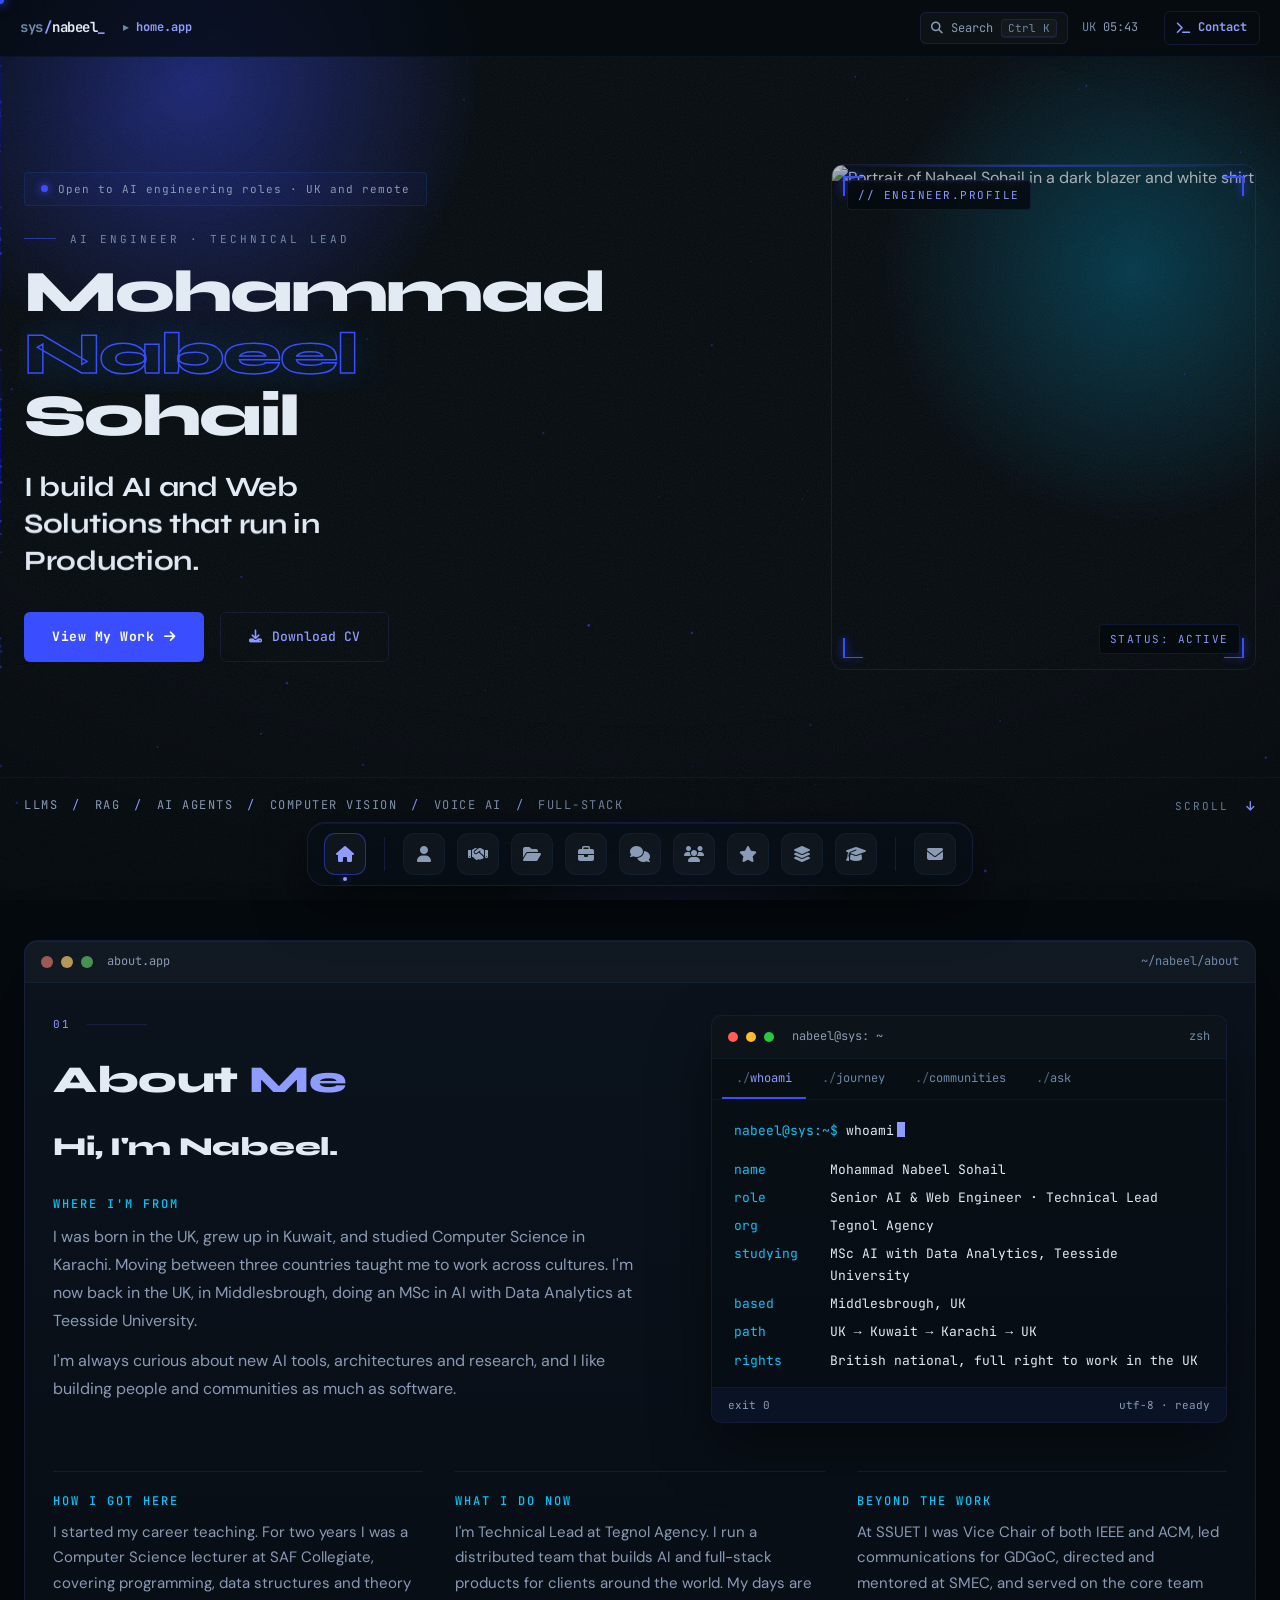
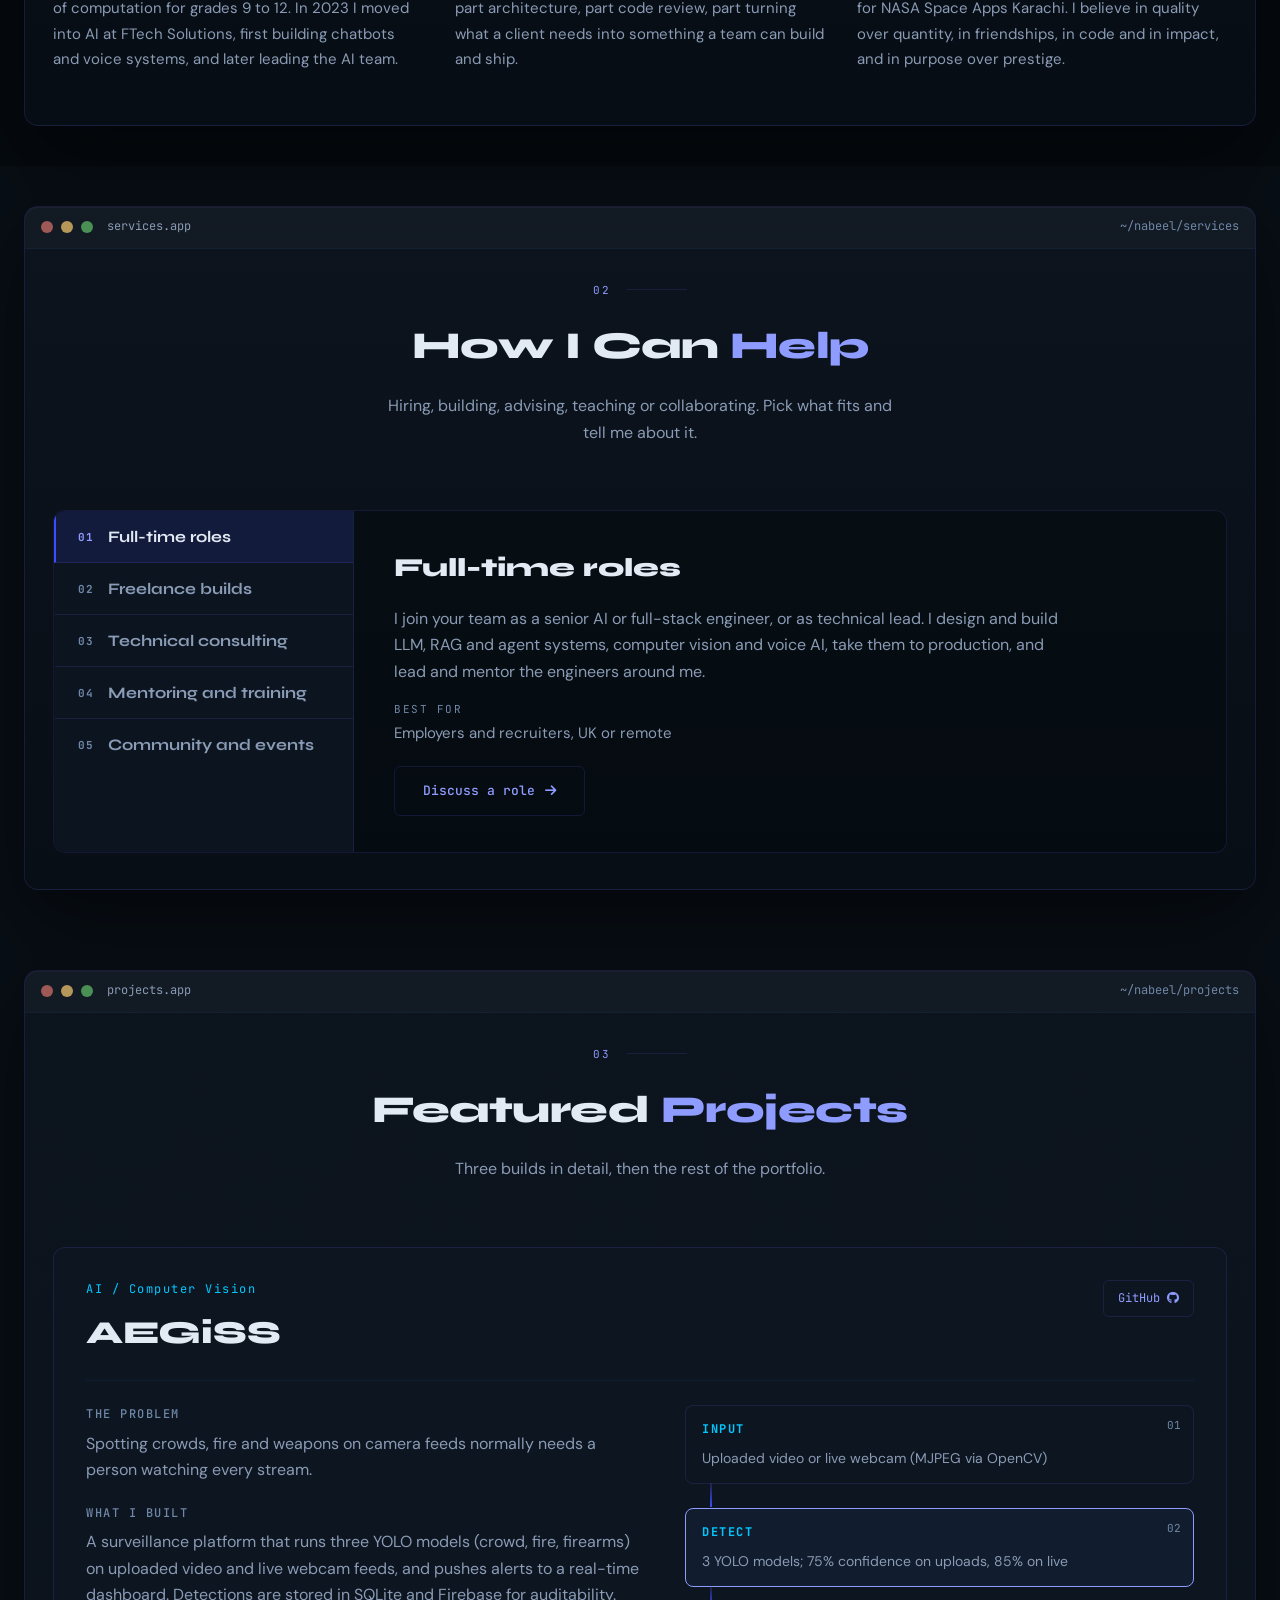
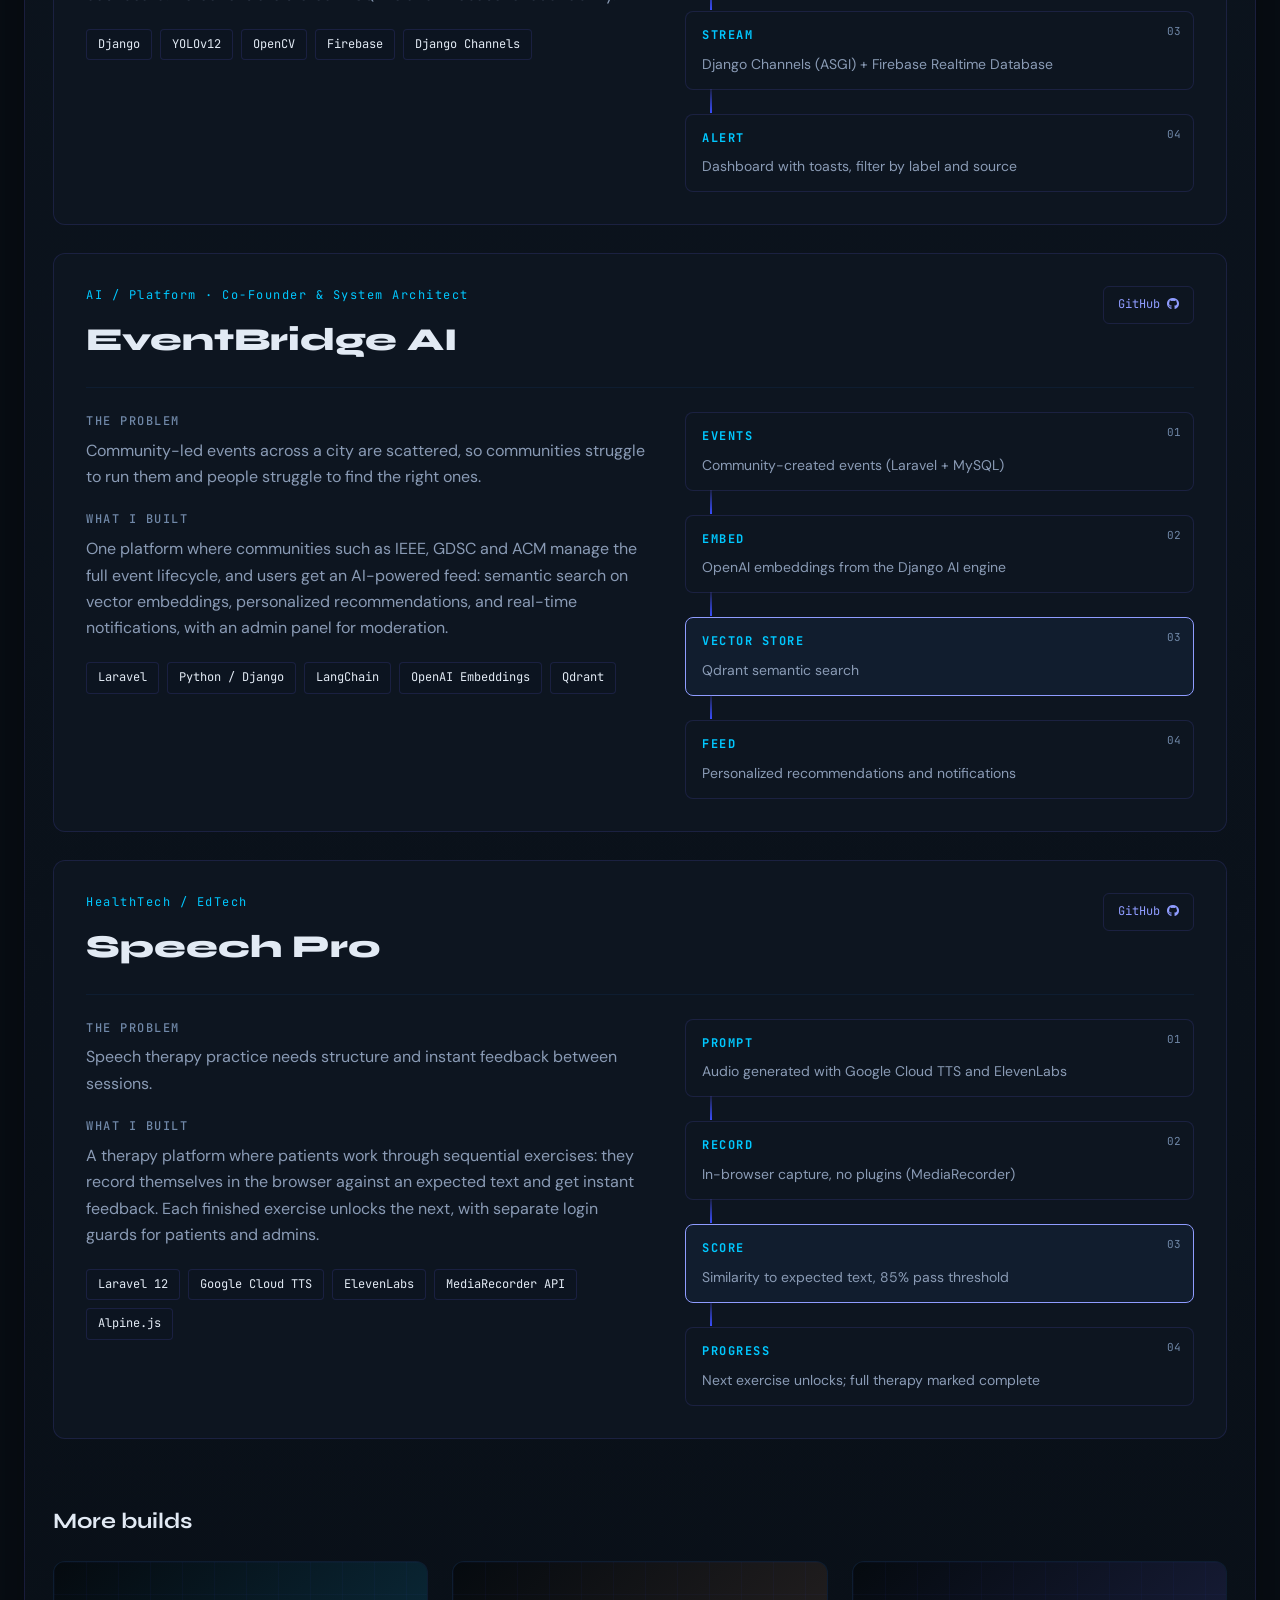
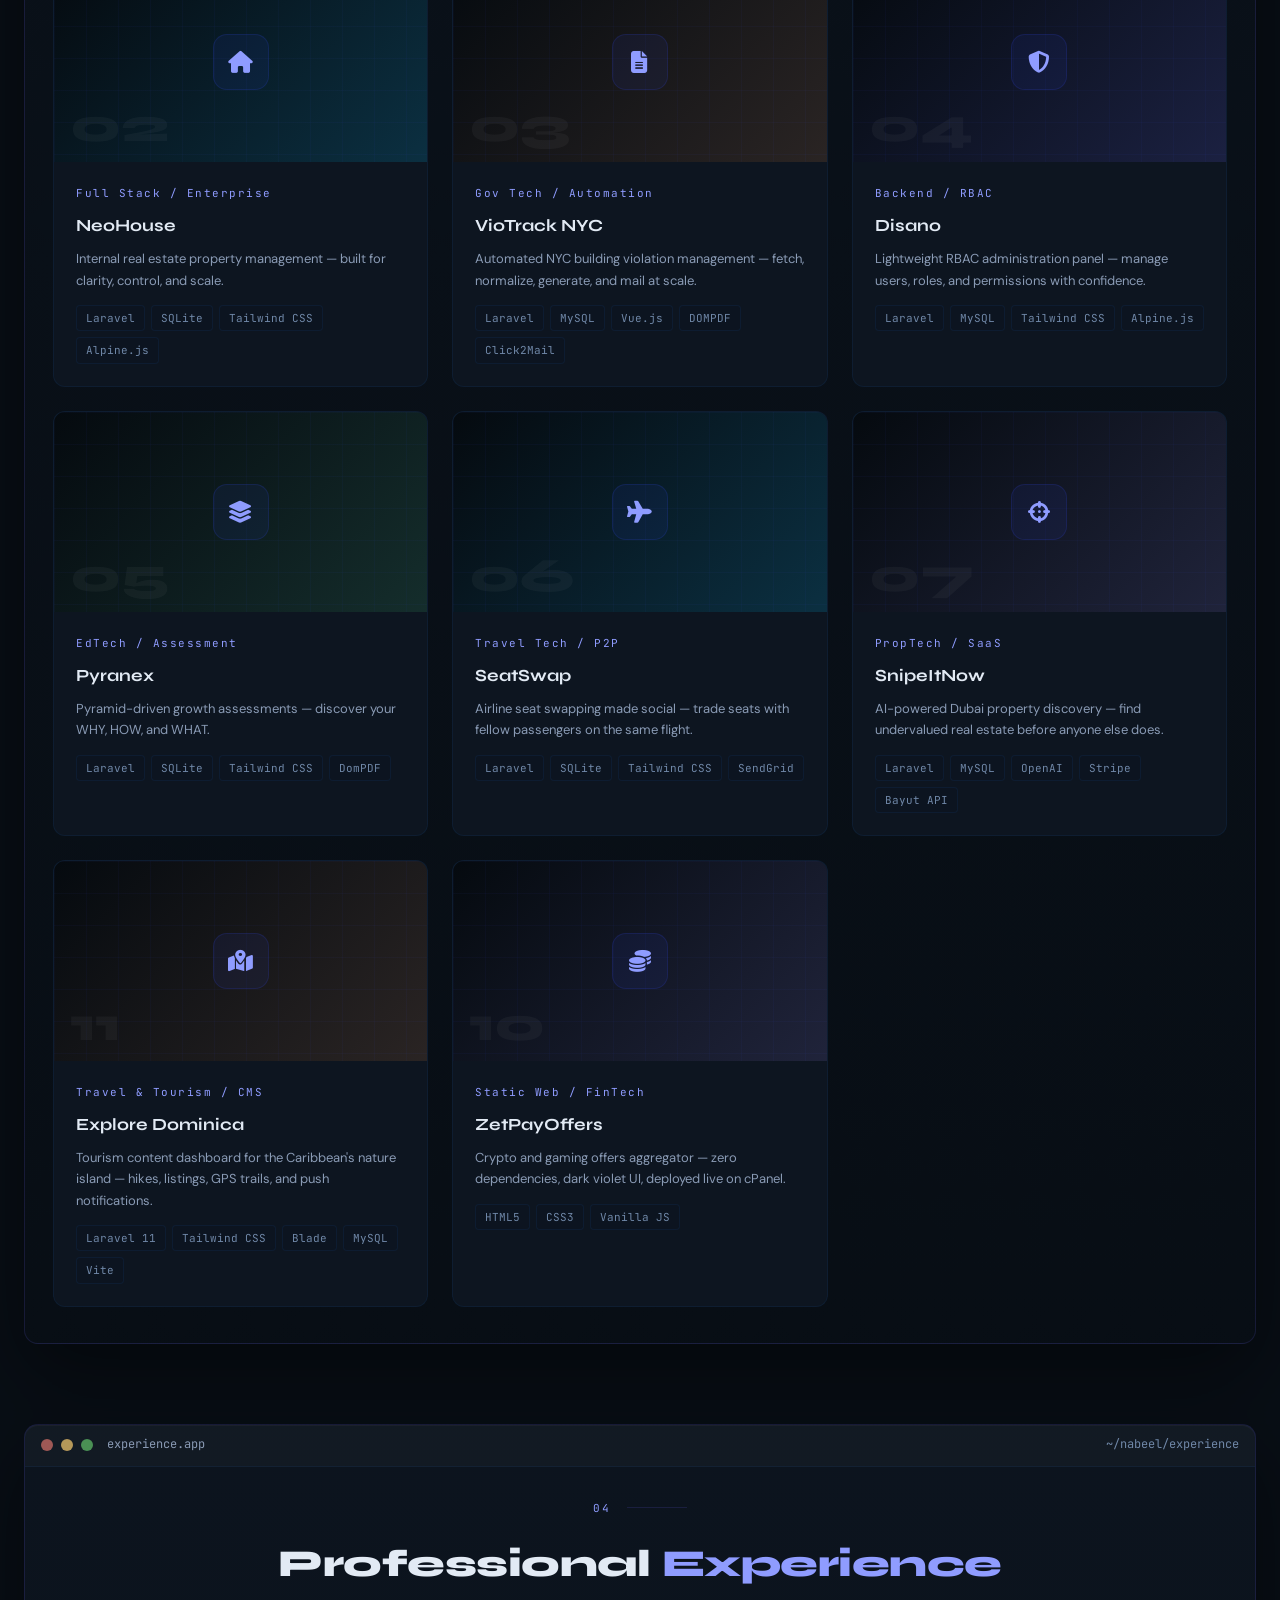
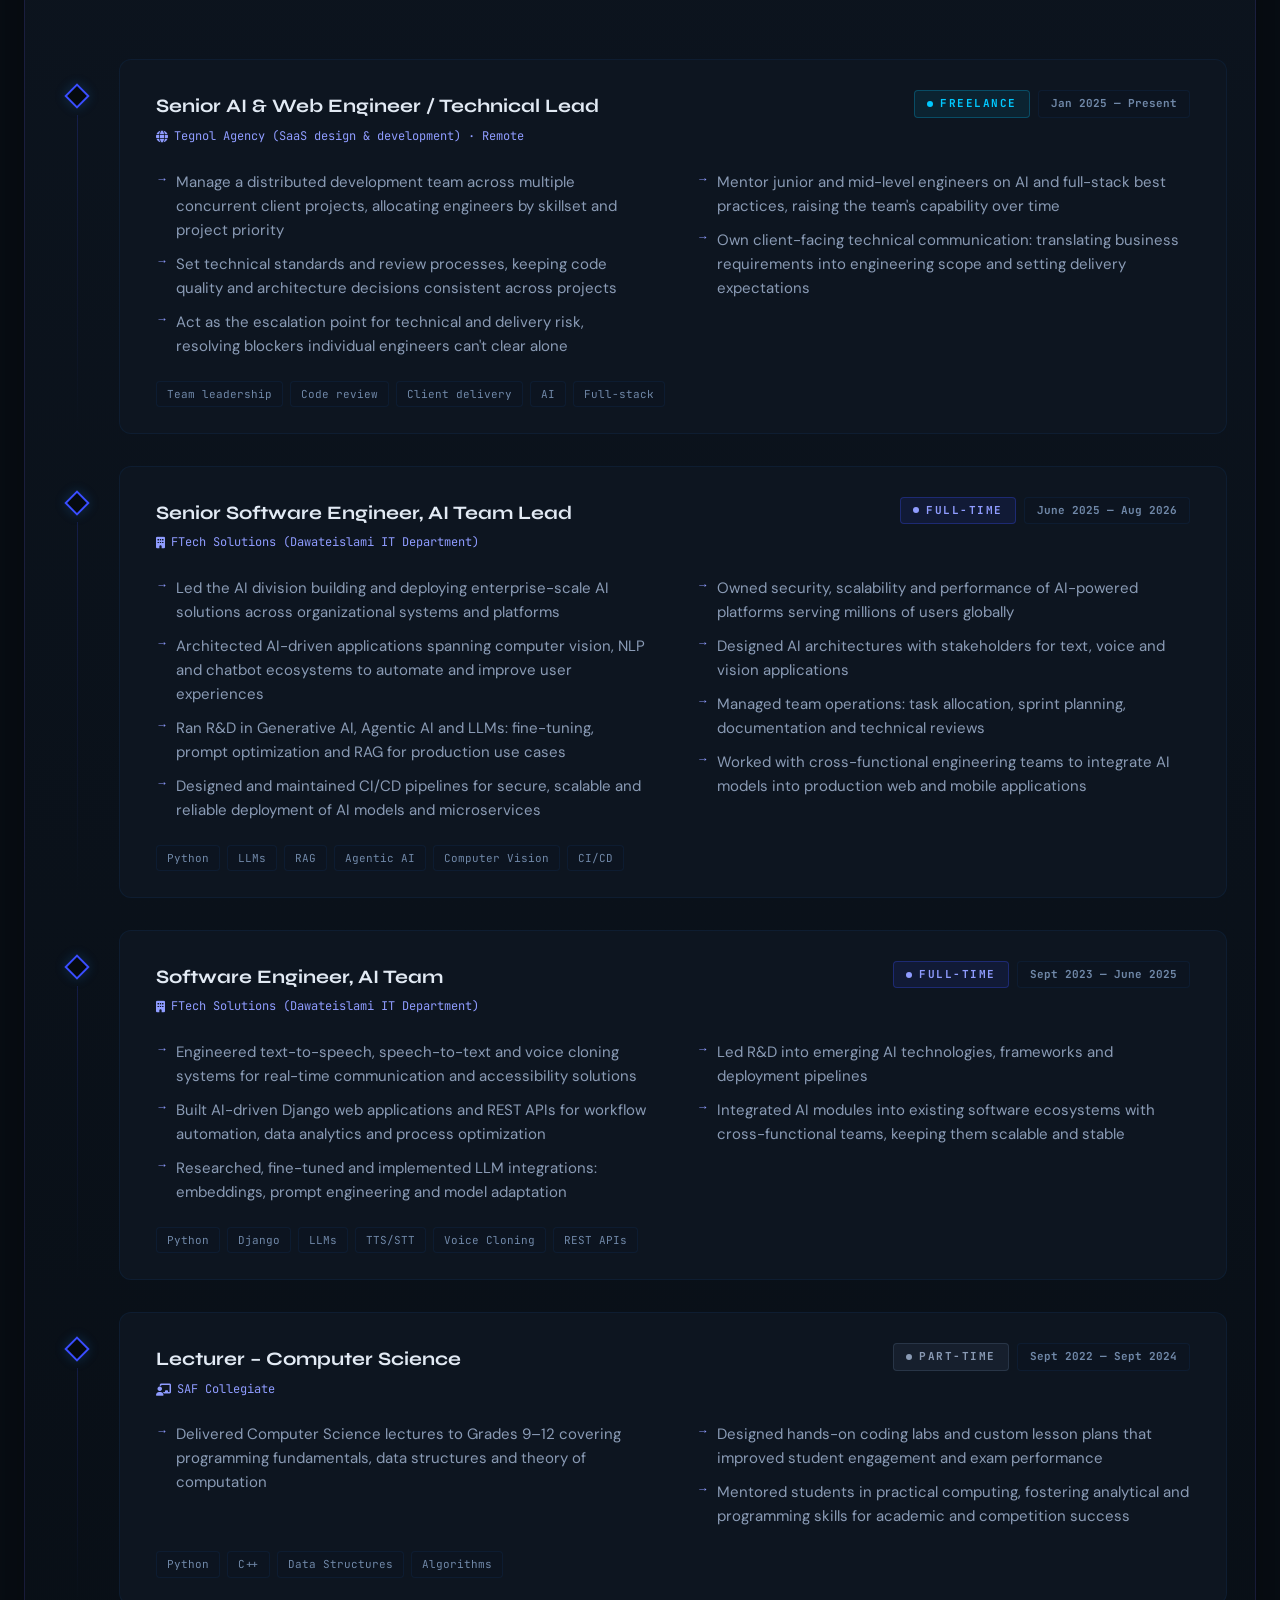
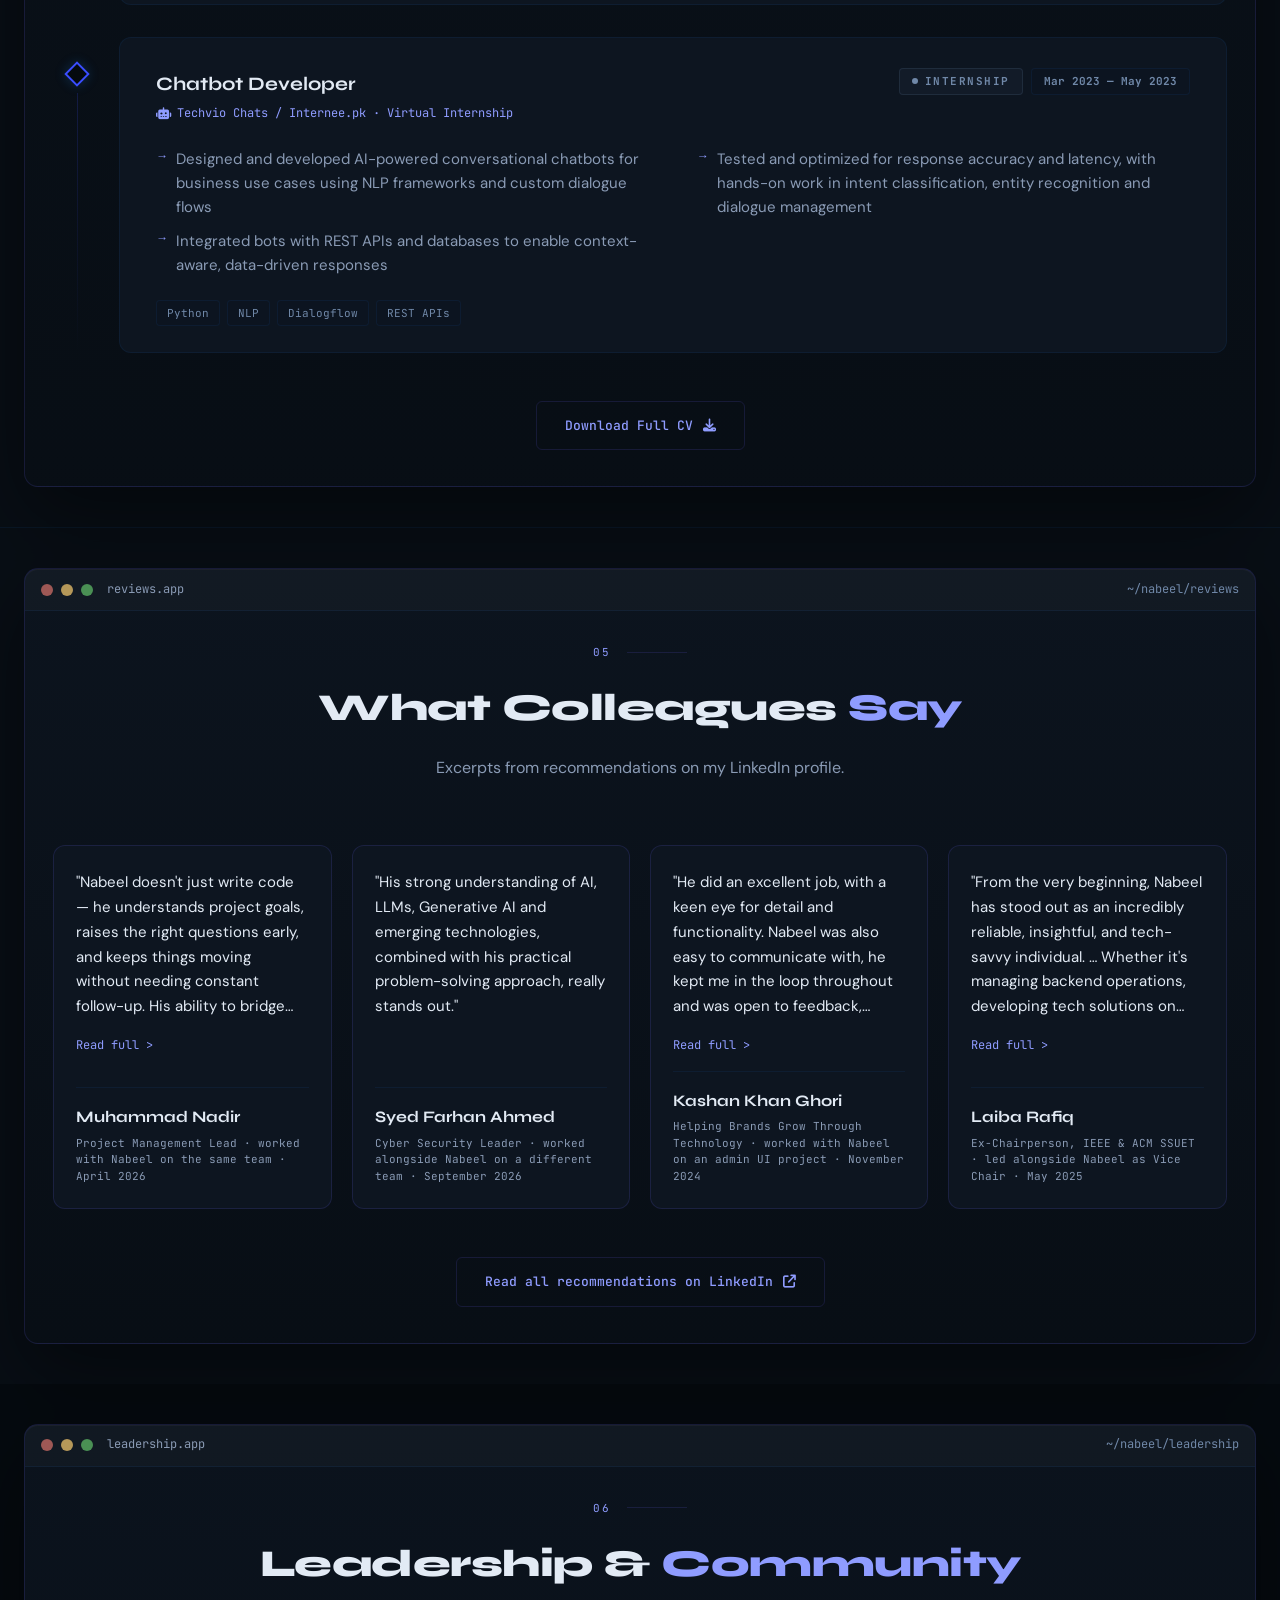
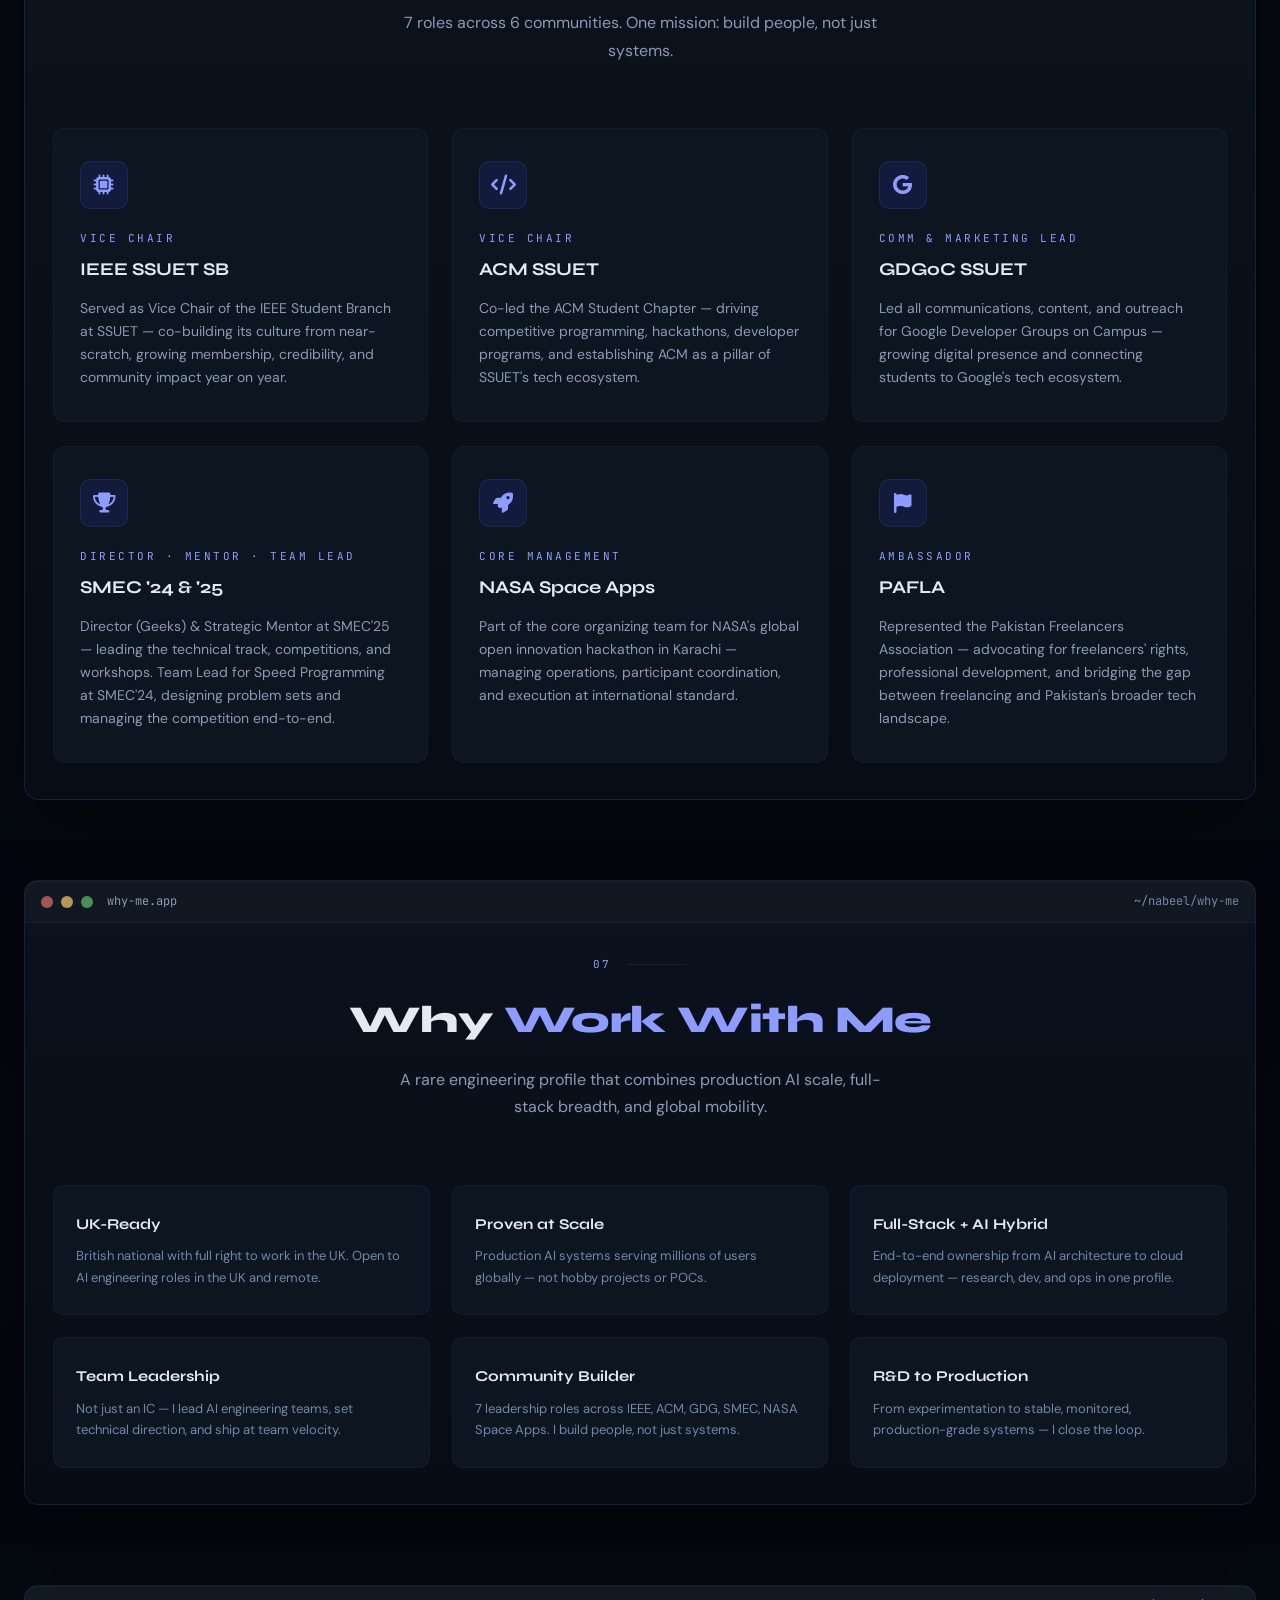
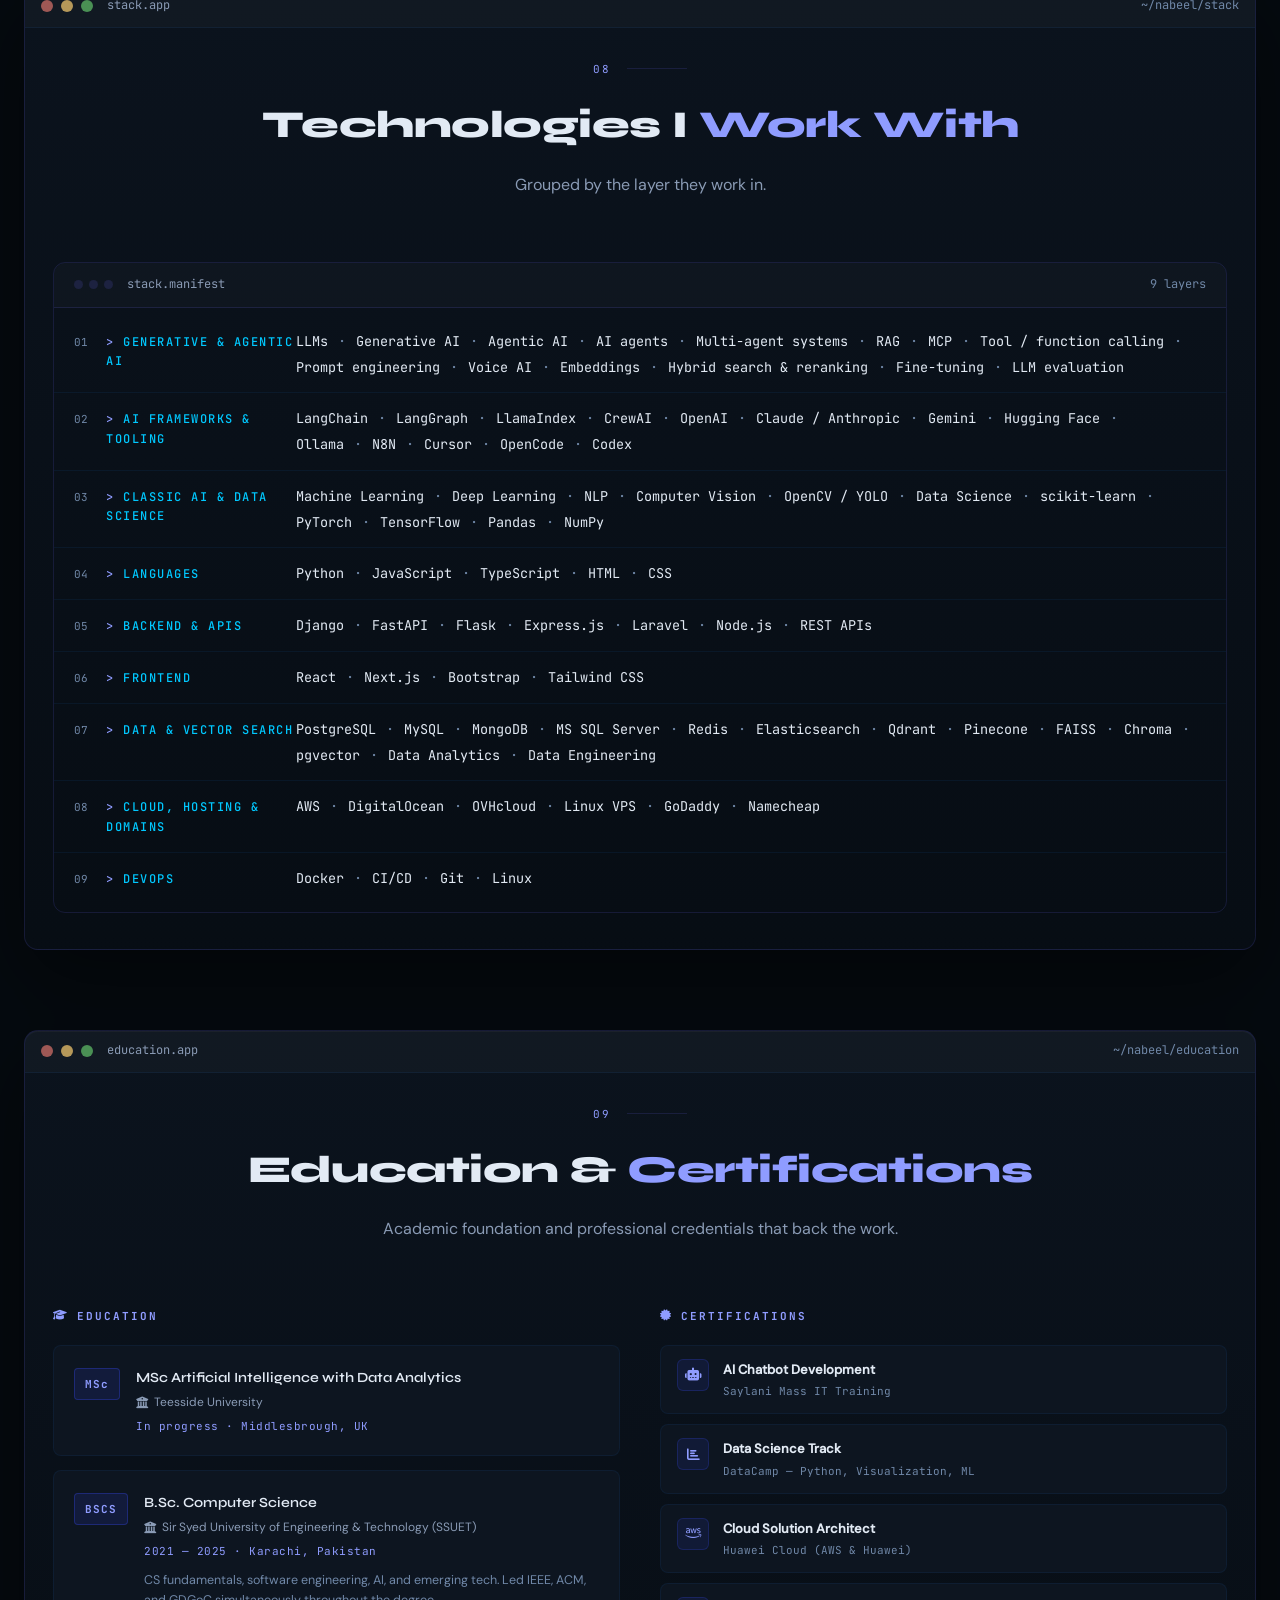
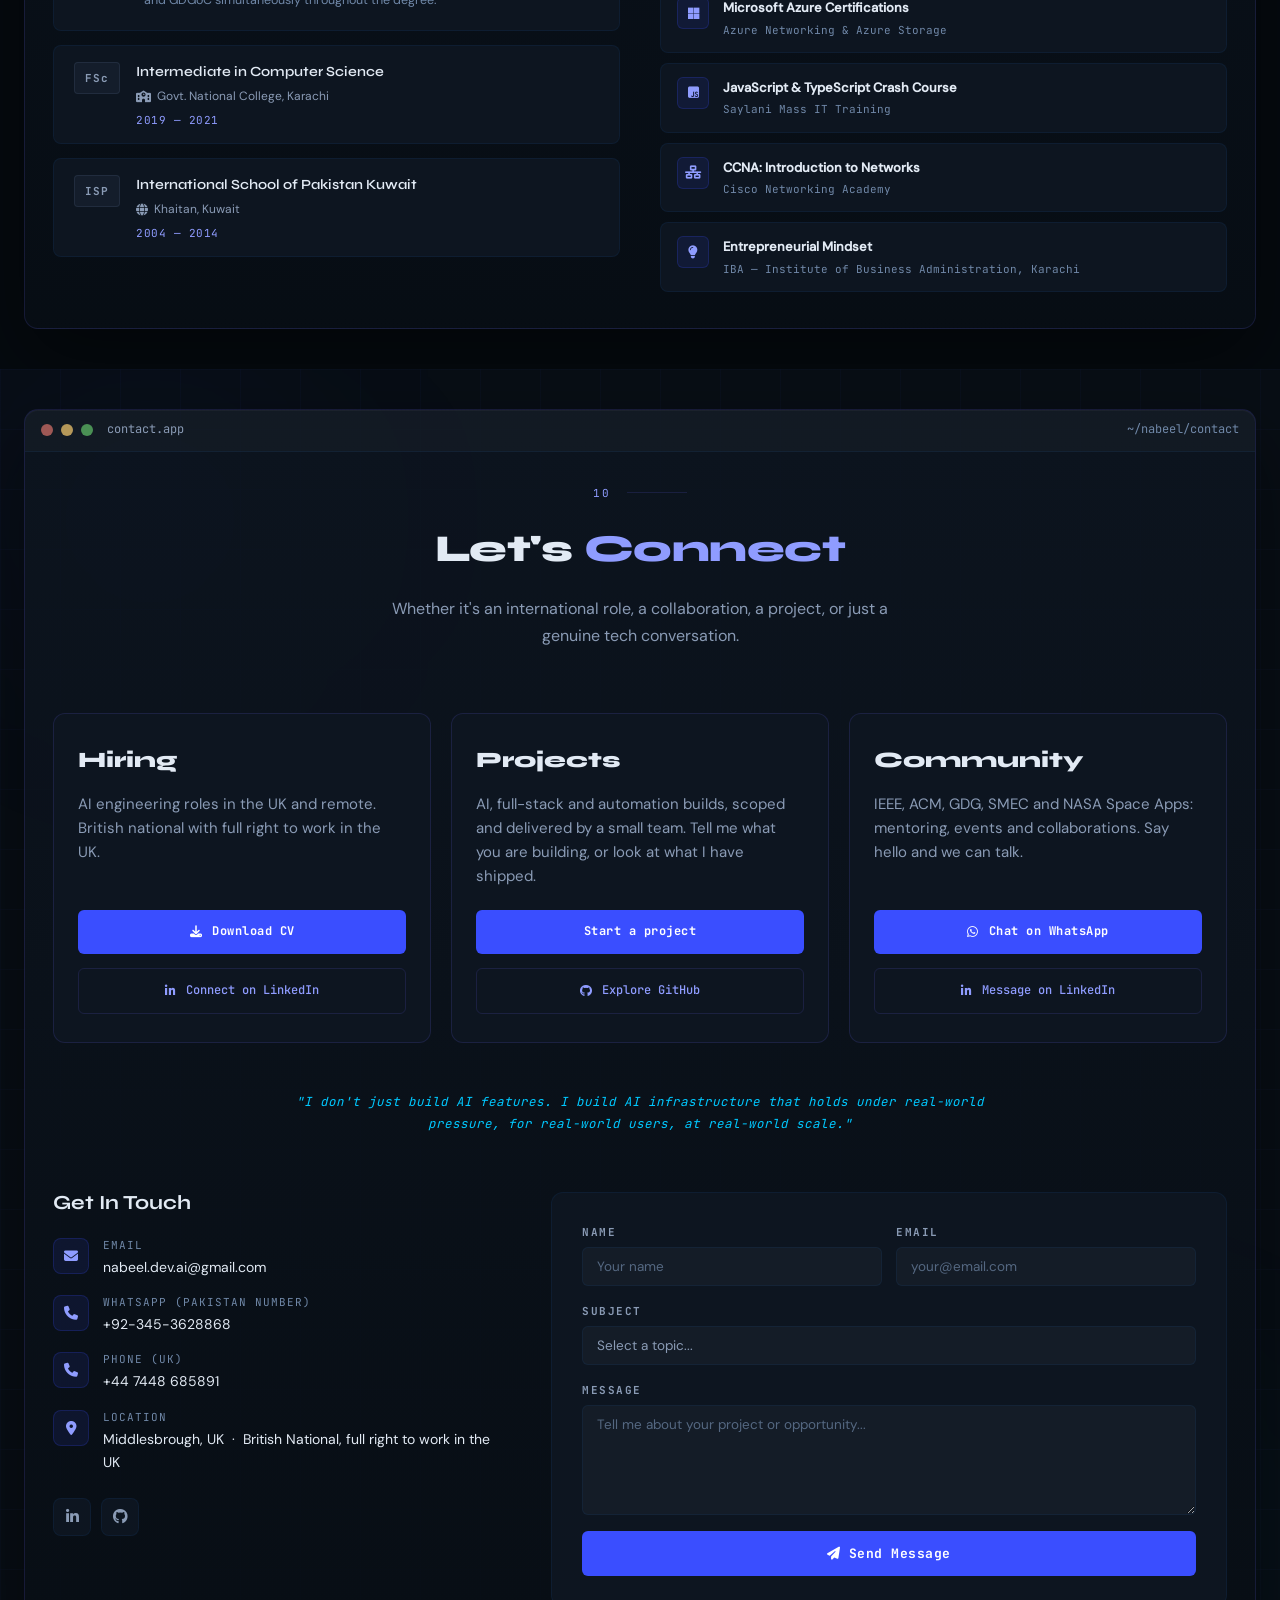
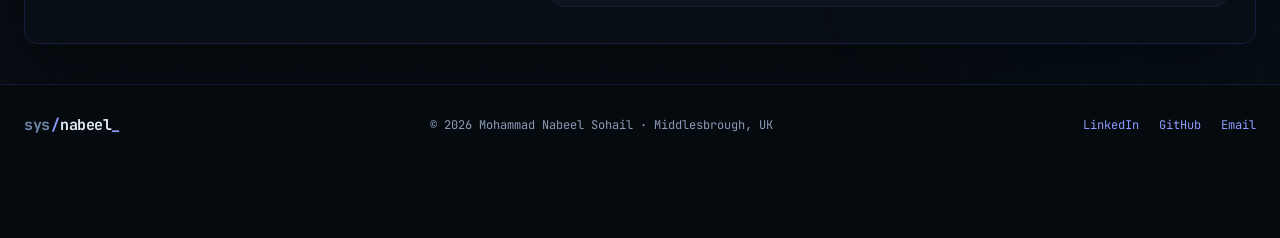
==== commit d8763f98: "Add GSAP motion layer: cinematic hero, scroll reveals, interactions, self-hosted fonts Co-Authored-B" ====
--- a/index.html
+++ b/index.html
@@ -61,9 +61,9 @@
     gtag('config', 'G-1BT82MBJ9J');
   </script>
 
-  <link rel="preconnect" href="https://fonts.googleapis.com"/>
-  <link rel="preconnect" href="https://fonts.gstatic.com" crossorigin/>
-  <link href="https://fonts.googleapis.com/css2?family=Syne:wght@400;500;600;700;800&family=JetBrains+Mono:wght@300;400;500;700&family=DM+Sans:ital,wght@0,300;0,400;0,500;1,300&display=swap" rel="stylesheet"/>
+  <link rel="preload" href="fonts/Syne-normal-3.woff2" as="font" type="font/woff2" crossorigin/>
+  <link rel="preload" href="fonts/DMSans-normal-1.woff2" as="font" type="font/woff2" crossorigin/>
+  <link rel="stylesheet" href="css/fonts.css"/>
   <link rel="stylesheet" href="https://cdnjs.cloudflare.com/ajax/libs/font-awesome/6.5.0/css/all.min.css"/>
   <link rel="stylesheet" href="css/style.css"/>
 </head>
@@ -130,6 +130,13 @@
 
   <!-- HERO -->
   <section class="hero" id="hero" data-app="home.app">
+    <div class="hero-bg" aria-hidden="true">
+      <span class="aura aura-a"></span>
+      <span class="aura aura-b"></span>
+      <span class="aura aura-c"></span>
+      <span class="hero-spot"></span>
+      <span class="hero-grain"></span>
+    </div>
     <canvas id="particleCanvas"></canvas>
     <div class="hero-inner">
       <div class="hero-left">
@@ -141,7 +148,7 @@
           <span class="eyebrow-bar"></span>
           <span class="eyebrow-text">AI ENGINEER · TECHNICAL LEAD</span>
         </div>
-        <h1 class="hero-title" data-depth="16">
+        <h1 class="hero-title" data-depth="16" aria-label="Mohammad Nabeel Sohail">
           <span class="ht-line">Mohammad</span>
           <span class="ht-line ht-accent">Nabeel</span>
           <span class="ht-line">Sohail</span>
@@ -1179,6 +1186,9 @@
 
   <button class="back-top" id="backTop" aria-label="Back to top"><i class="fas fa-arrow-up"></i></button>
 
+  <script src="js/vendor/gsap.min.js"></script>
+  <script src="js/vendor/ScrollTrigger.min.js"></script>
   <script src="js/script.js"></script>
+  <script src="js/motion.js"></script>
 </body>
 </html>
--- a/css/fonts.css
+++ b/css/fonts.css
@@ -0,0 +1,105 @@
+/* Self-hosted Google Fonts (latin subset) */
+@font-face {
+  font-family: 'DM Sans';
+  font-style: italic;
+  font-weight: 300;
+  font-display: swap;
+  src: url(../fonts/DMSans-italic-0.woff2) format('woff2');
+  unicode-range: U+0000-00FF, U+0131, U+0152-0153, U+02BB-02BC, U+02C6, U+02DA, U+02DC, U+0304, U+0308, U+0329, U+2000-206F, U+20AC, U+2122, U+2191, U+2193, U+2212, U+2215, U+FEFF, U+FFFD;
+}
+@font-face {
+  font-family: 'DM Sans';
+  font-style: normal;
+  font-weight: 300;
+  font-display: swap;
+  src: url(../fonts/DMSans-normal-1.woff2) format('woff2');
+  unicode-range: U+0000-00FF, U+0131, U+0152-0153, U+02BB-02BC, U+02C6, U+02DA, U+02DC, U+0304, U+0308, U+0329, U+2000-206F, U+20AC, U+2122, U+2191, U+2193, U+2212, U+2215, U+FEFF, U+FFFD;
+}
+@font-face {
+  font-family: 'DM Sans';
+  font-style: normal;
+  font-weight: 400;
+  font-display: swap;
+  src: url(../fonts/DMSans-normal-1.woff2) format('woff2');
+  unicode-range: U+0000-00FF, U+0131, U+0152-0153, U+02BB-02BC, U+02C6, U+02DA, U+02DC, U+0304, U+0308, U+0329, U+2000-206F, U+20AC, U+2122, U+2191, U+2193, U+2212, U+2215, U+FEFF, U+FFFD;
+}
+@font-face {
+  font-family: 'DM Sans';
+  font-style: normal;
+  font-weight: 500;
+  font-display: swap;
+  src: url(../fonts/DMSans-normal-1.woff2) format('woff2');
+  unicode-range: U+0000-00FF, U+0131, U+0152-0153, U+02BB-02BC, U+02C6, U+02DA, U+02DC, U+0304, U+0308, U+0329, U+2000-206F, U+20AC, U+2122, U+2191, U+2193, U+2212, U+2215, U+FEFF, U+FFFD;
+}
+@font-face {
+  font-family: 'JetBrains Mono';
+  font-style: normal;
+  font-weight: 300;
+  font-display: swap;
+  src: url(../fonts/JetBrainsMono-normal-2.woff2) format('woff2');
+  unicode-range: U+0000-00FF, U+0131, U+0152-0153, U+02BB-02BC, U+02C6, U+02DA, U+02DC, U+0304, U+0308, U+0329, U+2000-206F, U+20AC, U+2122, U+2191, U+2193, U+2212, U+2215, U+FEFF, U+FFFD;
+}
+@font-face {
+  font-family: 'JetBrains Mono';
+  font-style: normal;
+  font-weight: 400;
+  font-display: swap;
+  src: url(../fonts/JetBrainsMono-normal-2.woff2) format('woff2');
+  unicode-range: U+0000-00FF, U+0131, U+0152-0153, U+02BB-02BC, U+02C6, U+02DA, U+02DC, U+0304, U+0308, U+0329, U+2000-206F, U+20AC, U+2122, U+2191, U+2193, U+2212, U+2215, U+FEFF, U+FFFD;
+}
+@font-face {
+  font-family: 'JetBrains Mono';
+  font-style: normal;
+  font-weight: 500;
+  font-display: swap;
+  src: url(../fonts/JetBrainsMono-normal-2.woff2) format('woff2');
+  unicode-range: U+0000-00FF, U+0131, U+0152-0153, U+02BB-02BC, U+02C6, U+02DA, U+02DC, U+0304, U+0308, U+0329, U+2000-206F, U+20AC, U+2122, U+2191, U+2193, U+2212, U+2215, U+FEFF, U+FFFD;
+}
+@font-face {
+  font-family: 'JetBrains Mono';
+  font-style: normal;
+  font-weight: 700;
+  font-display: swap;
+  src: url(../fonts/JetBrainsMono-normal-2.woff2) format('woff2');
+  unicode-range: U+0000-00FF, U+0131, U+0152-0153, U+02BB-02BC, U+02C6, U+02DA, U+02DC, U+0304, U+0308, U+0329, U+2000-206F, U+20AC, U+2122, U+2191, U+2193, U+2212, U+2215, U+FEFF, U+FFFD;
+}
+@font-face {
+  font-family: 'Syne';
+  font-style: normal;
+  font-weight: 400;
+  font-display: swap;
+  src: url(../fonts/Syne-normal-3.woff2) format('woff2');
+  unicode-range: U+0000-00FF, U+0131, U+0152-0153, U+02BB-02BC, U+02C6, U+02DA, U+02DC, U+0304, U+0308, U+0329, U+2000-206F, U+20AC, U+2122, U+2191, U+2193, U+2212, U+2215, U+FEFF, U+FFFD;
+}
+@font-face {
+  font-family: 'Syne';
+  font-style: normal;
+  font-weight: 500;
+  font-display: swap;
+  src: url(../fonts/Syne-normal-3.woff2) format('woff2');
+  unicode-range: U+0000-00FF, U+0131, U+0152-0153, U+02BB-02BC, U+02C6, U+02DA, U+02DC, U+0304, U+0308, U+0329, U+2000-206F, U+20AC, U+2122, U+2191, U+2193, U+2212, U+2215, U+FEFF, U+FFFD;
+}
+@font-face {
+  font-family: 'Syne';
+  font-style: normal;
+  font-weight: 600;
+  font-display: swap;
+  src: url(../fonts/Syne-normal-3.woff2) format('woff2');
+  unicode-range: U+0000-00FF, U+0131, U+0152-0153, U+02BB-02BC, U+02C6, U+02DA, U+02DC, U+0304, U+0308, U+0329, U+2000-206F, U+20AC, U+2122, U+2191, U+2193, U+2212, U+2215, U+FEFF, U+FFFD;
+}
+@font-face {
+  font-family: 'Syne';
+  font-style: normal;
+  font-weight: 700;
+  font-display: swap;
+  src: url(../fonts/Syne-normal-3.woff2) format('woff2');
+  unicode-range: U+0000-00FF, U+0131, U+0152-0153, U+02BB-02BC, U+02C6, U+02DA, U+02DC, U+0304, U+0308, U+0329, U+2000-206F, U+20AC, U+2122, U+2191, U+2193, U+2212, U+2215, U+FEFF, U+FFFD;
+}
+@font-face {
+  font-family: 'Syne';
+  font-style: normal;
+  font-weight: 800;
+  font-display: swap;
+  src: url(../fonts/Syne-normal-3.woff2) format('woff2');
+  unicode-range: U+0000-00FF, U+0131, U+0152-0153, U+02BB-02BC, U+02C6, U+02DA, U+02DC, U+0304, U+0308, U+0329, U+2000-206F, U+20AC, U+2122, U+2191, U+2193, U+2212, U+2215, U+FEFF, U+FFFD;
+}
--- a/css/style.css
+++ b/css/style.css
@@ -3752,3 +3752,78 @@
 .navbar { transition: transform .8s var(--ease) .1s, border-color .3s; }
 .dock { transition: transform .9s var(--ease) .25s; }
 @media (prefers-reduced-motion: reduce) { .ld-floor, .ld-scan::after, .ld-r-ticks, .ld-r-dash { animation: none; } }
+
+/* ================================================
+   MOTION LAYER (driven by js/motion.js; html.gx = GSAP active)
+   ================================================ */
+:root {
+  --ease-out: cubic-bezier(0.22, 1, 0.36, 1);
+  --ease-io: cubic-bezier(0.65, 0, 0.35, 1);
+  --dur-1: 0.25s;
+  --dur-2: 0.6s;
+  --dur-3: 1s;
+}
+
+/* scroll progress, hangs off the menu bar */
+.scroll-progress {
+  position: fixed; top: 0; left: 0; right: 0; height: 2px; z-index: 120;
+  background: linear-gradient(90deg, var(--accent), var(--accent-2));
+  transform: scaleX(0); transform-origin: 0 50%; pointer-events: none;
+  box-shadow: 0 0 12px var(--accent-glow);
+}
+
+/* hero atmosphere: aurora, cursor light, grain, vignette */
+.hero-bg { position: absolute; inset: 0; z-index: 0; pointer-events: none; overflow: hidden; }
+.hero-bg::after {
+  content: ""; position: absolute; inset: 0;
+  background: radial-gradient(120% 90% at 50% 40%, transparent 45%, rgba(5, 10, 15, .85) 100%);
+}
+.aura { position: absolute; border-radius: 50%; will-change: transform; }
+.aura-a { width: 62vmax; height: 62vmax; left: -18vmax; top: -26vmax;
+  background: radial-gradient(closest-side, rgba(58, 78, 255, .42), transparent 70%); }
+.aura-b { width: 54vmax; height: 54vmax; right: -16vmax; top: -6vmax;
+  background: radial-gradient(closest-side, rgba(0, 200, 255, .24), transparent 70%); }
+.aura-c { width: 48vmax; height: 48vmax; left: 28%; bottom: -34vmax;
+  background: radial-gradient(closest-side, rgba(108, 99, 255, .30), transparent 70%); }
+.hero-spot {
+  position: absolute; left: 0; top: 0; width: 520px; height: 520px; margin: -260px 0 0 -260px;
+  background: radial-gradient(closest-side, rgba(0, 200, 255, .13), transparent 70%);
+  opacity: 0; will-change: transform, opacity;
+}
+.hero-grain {
+  position: absolute; inset: 0; opacity: .07; mix-blend-mode: overlay;
+  background-image: url("data:image/svg+xml;utf8,<svg xmlns='http://www.w3.org/2000/svg' width='160' height='160'><filter id='n'><feTurbulence type='fractalNoise' baseFrequency='.9' numOctaves='2' stitchTiles='stitch'/><feColorMatrix values='0 0 0 0 1 0 0 0 0 1 0 0 0 0 1 0 0 0 .9 0'/></filter><rect width='100%' height='100%' filter='url(%23n)'/></svg>");
+}
+@media (max-width: 767px) { .hero-spot { display: none; } .aura-c { display: none; } }
+
+/* split headline: masked lines, per-character rise */
+.gx .ht-line { animation: none; opacity: 1; transform: none; }
+.ln { display: block; overflow: clip; padding: .06em .08em .12em; margin: -.06em -.08em -.12em; }
+.ch { display: inline-block; will-change: transform; }
+.ht-accent .ch { text-shadow: 0 0 40px var(--accent-glow); }
+
+/* reveal handoff: no CSS transition while GSAP owns the transform */
+.gx .reveal:not(.rv-done) { transition: none !important; }
+.gx .sec-head .sh-rule { transform-origin: 0 50%; }
+
+/* card spotlight (cursor-tracked light inside a card) */
+.spot-glow {
+  position: absolute; inset: 0; z-index: 1; pointer-events: none; border-radius: inherit;
+  background: radial-gradient(340px circle at var(--sx, 50%) var(--sy, 50%), rgba(0, 200, 255, .10), rgba(58, 78, 255, .06) 40%, transparent 70%);
+  opacity: 0; transition: opacity .35s var(--ease-out);
+}
+:is(.proj-card, .why-card, .lead-card, .quote):hover > .spot-glow { opacity: 1; }
+
+/* keep the discipline strip clear of the fixed dock */
+.hero-credits { padding-bottom: 84px; }
+
+/* consistent keyboard focus */
+:where(a, button, input, select, textarea, summary, [tabindex]):focus-visible {
+  outline: 2px solid var(--accent-2); outline-offset: 3px; border-radius: 4px;
+}
+
+@media (prefers-reduced-motion: reduce) {
+  .aura, .hero-spot, .scroll-progress { display: none; }
+  .ch, .ln { transform: none !important; }
+  .ht-line, .hero-status { animation: none !important; opacity: 1 !important; transform: none !important; }
+}
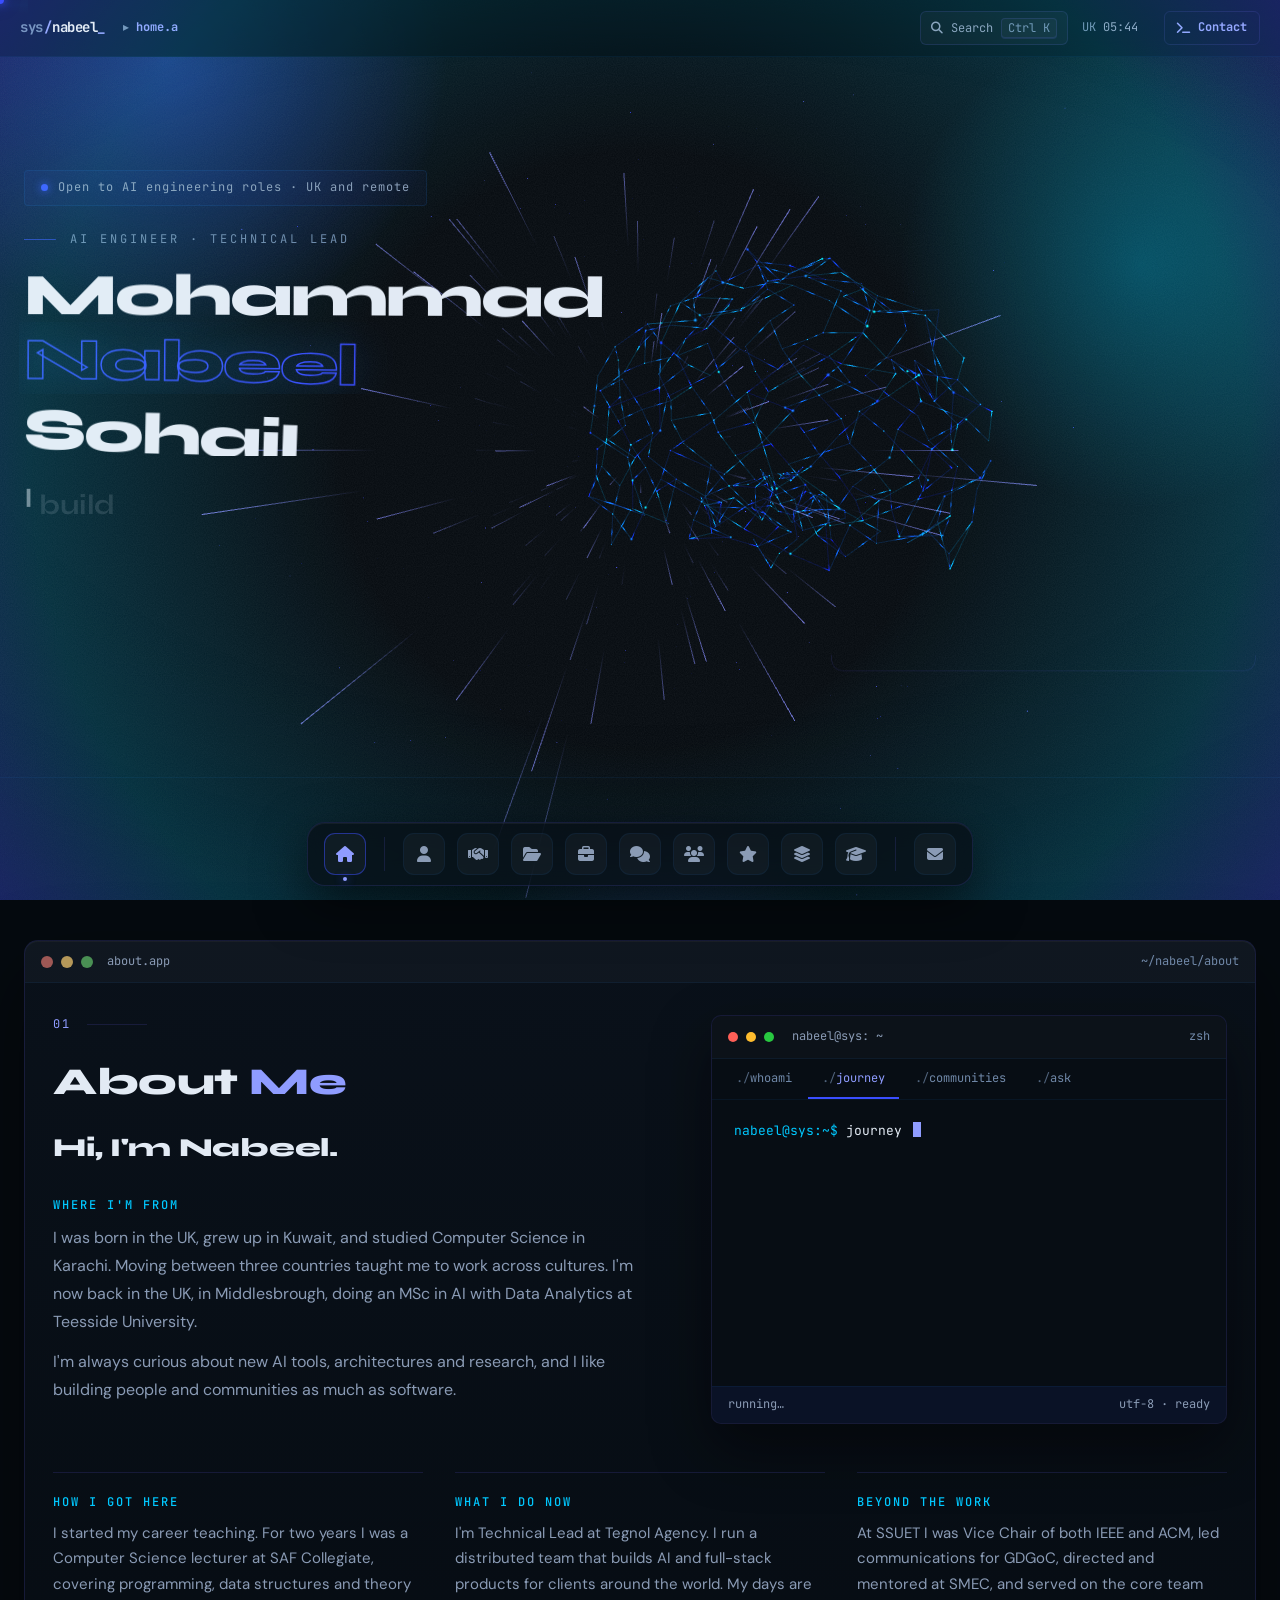
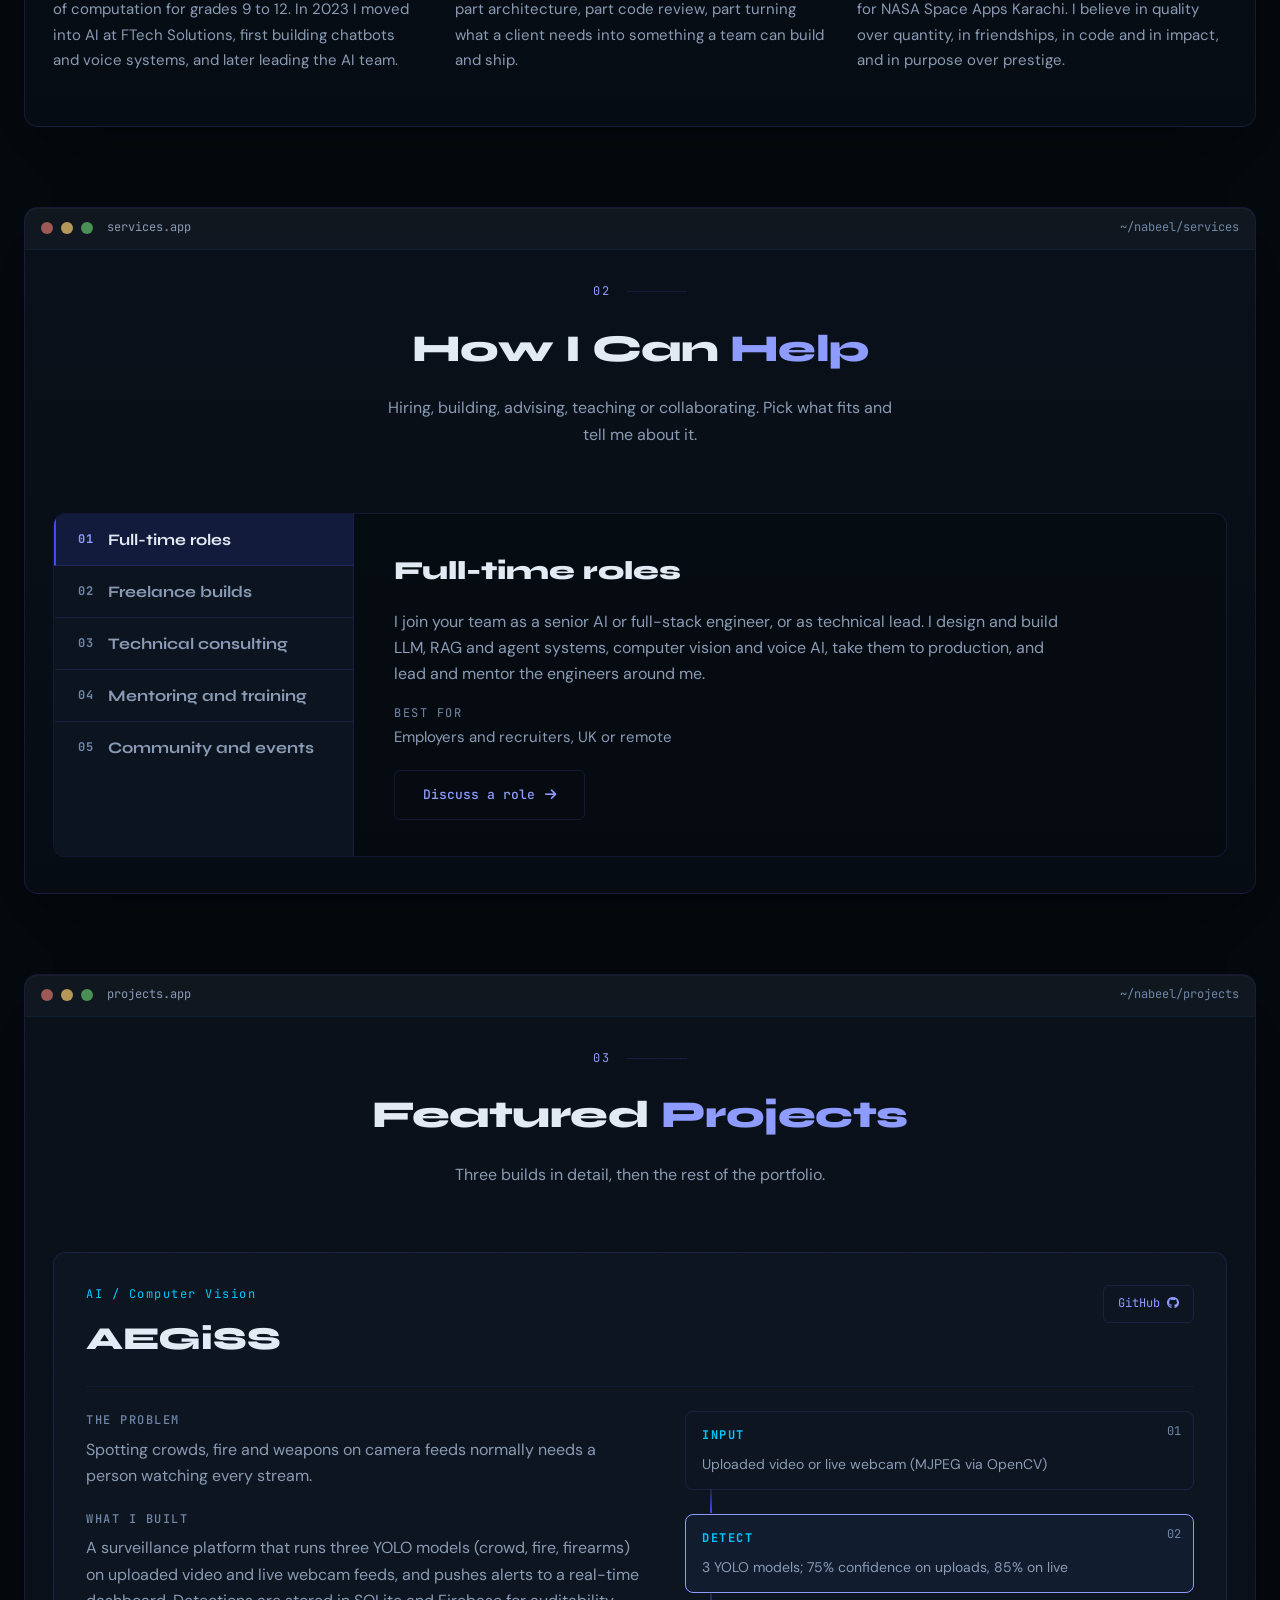
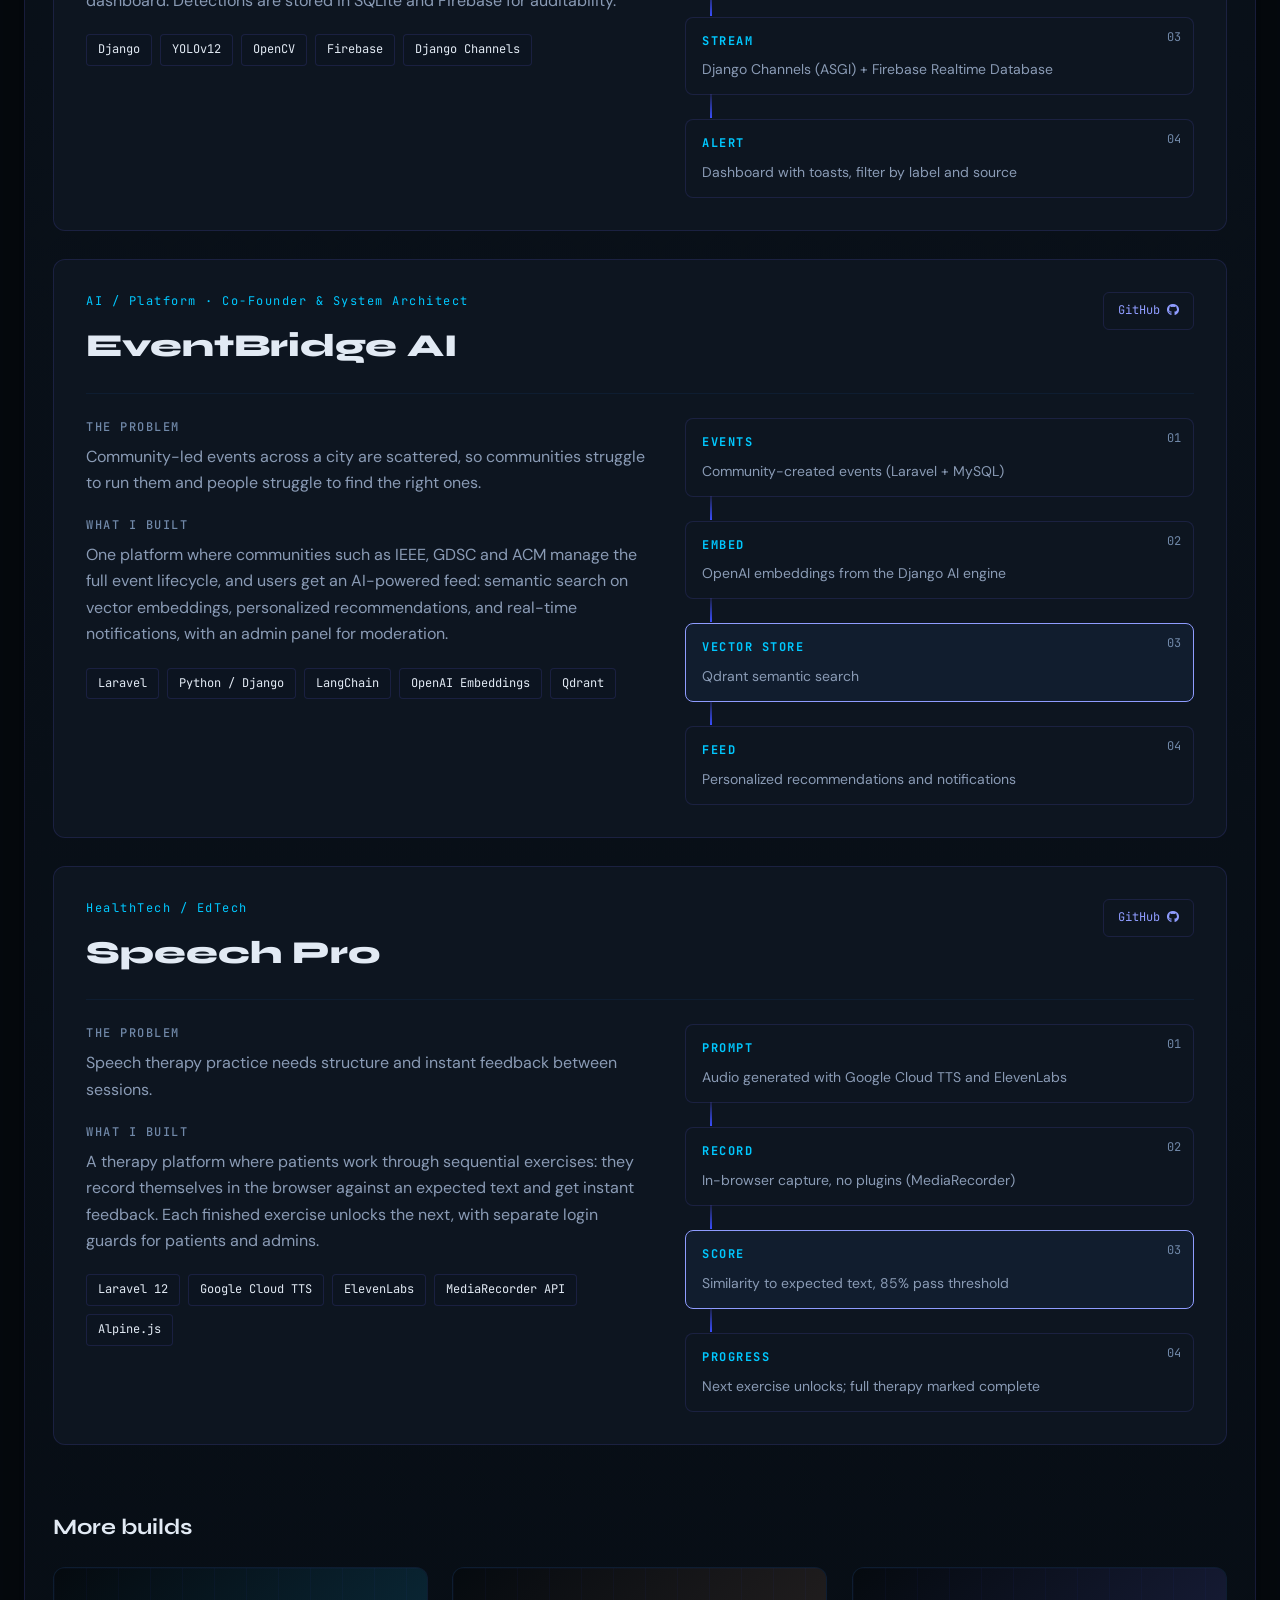
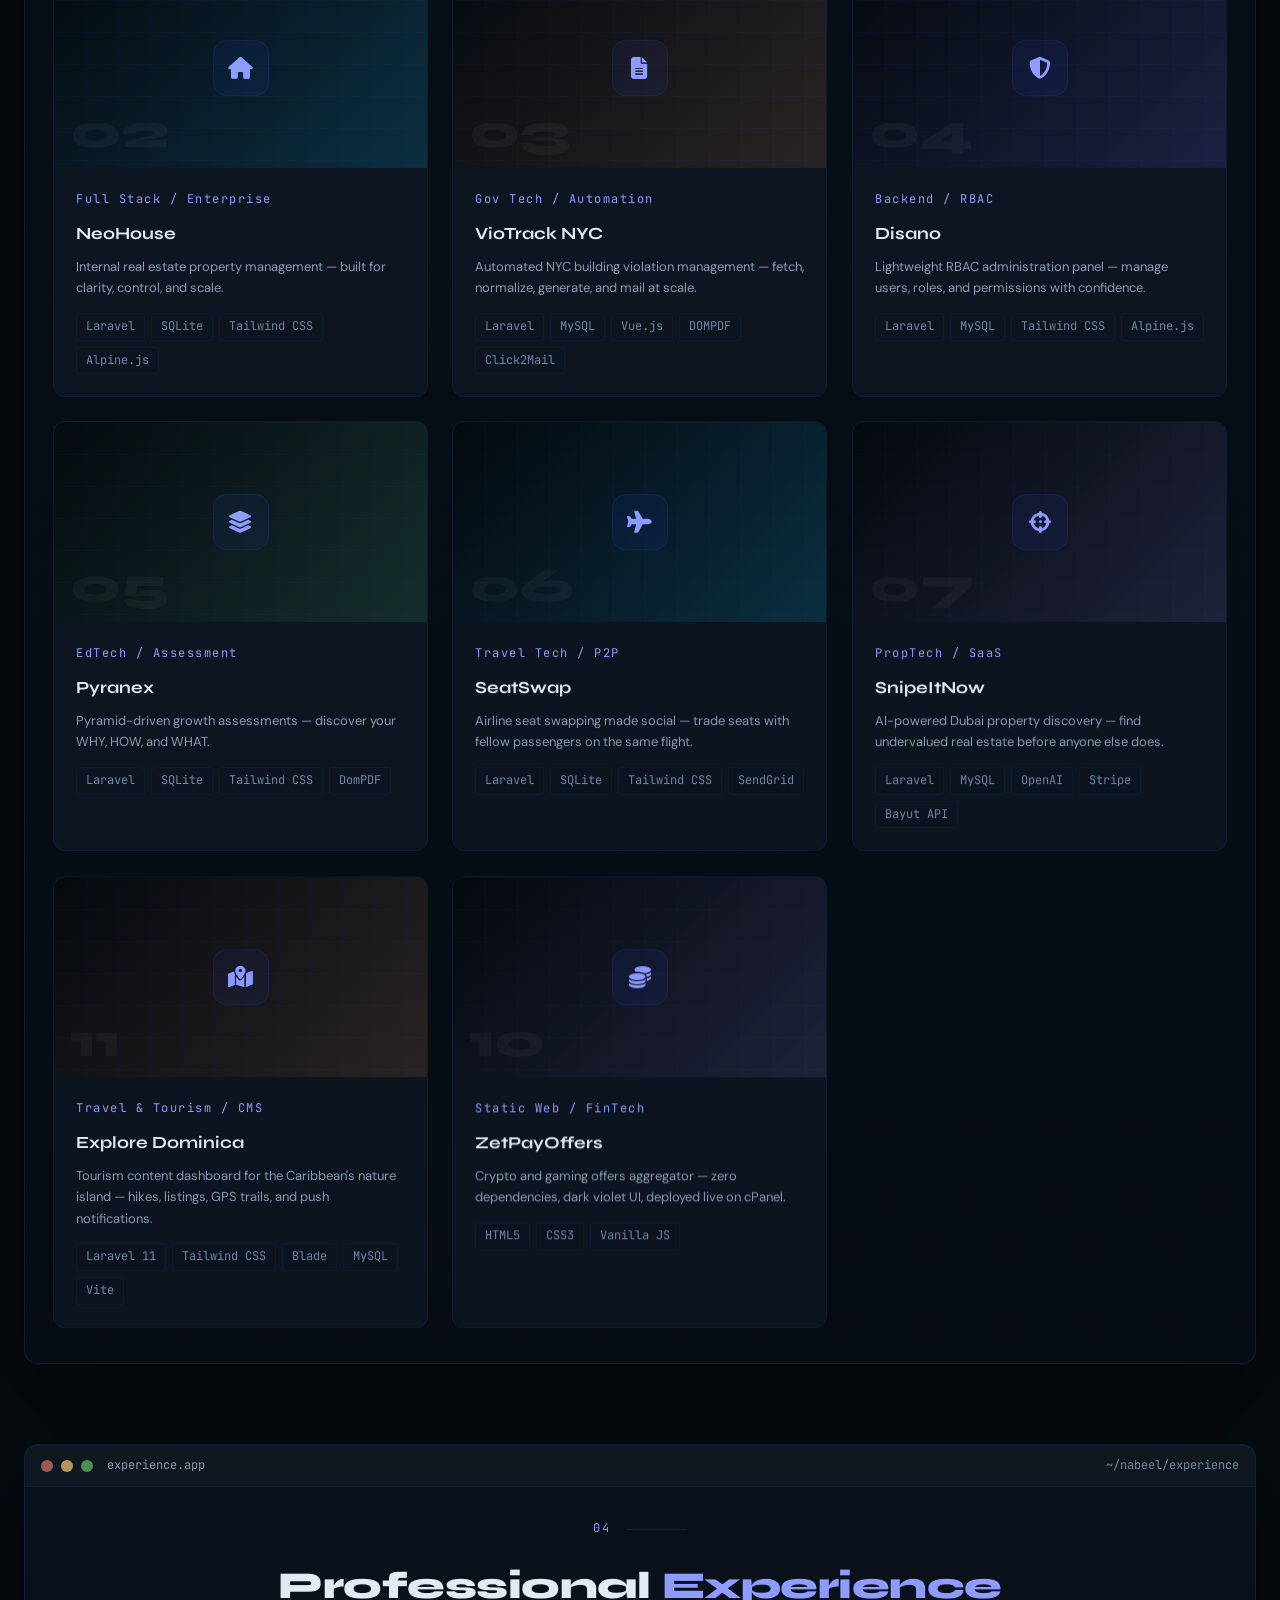
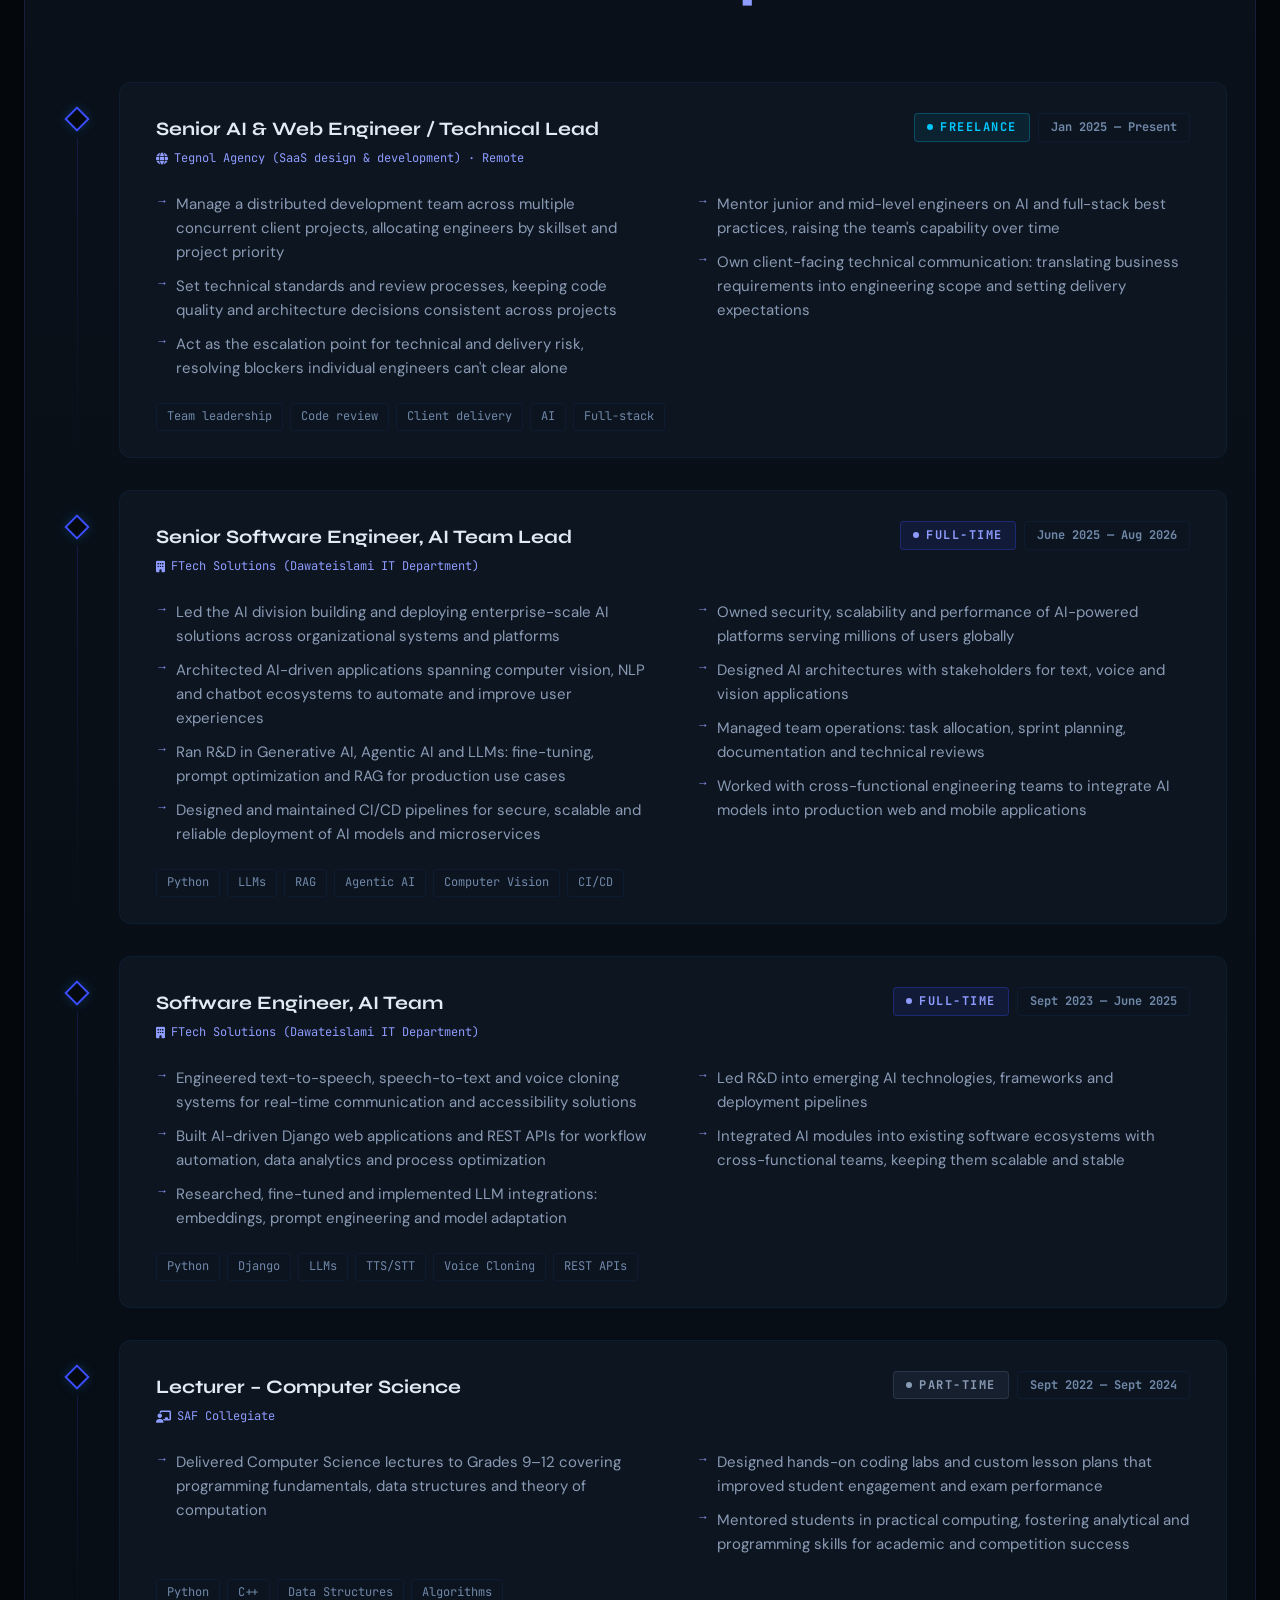
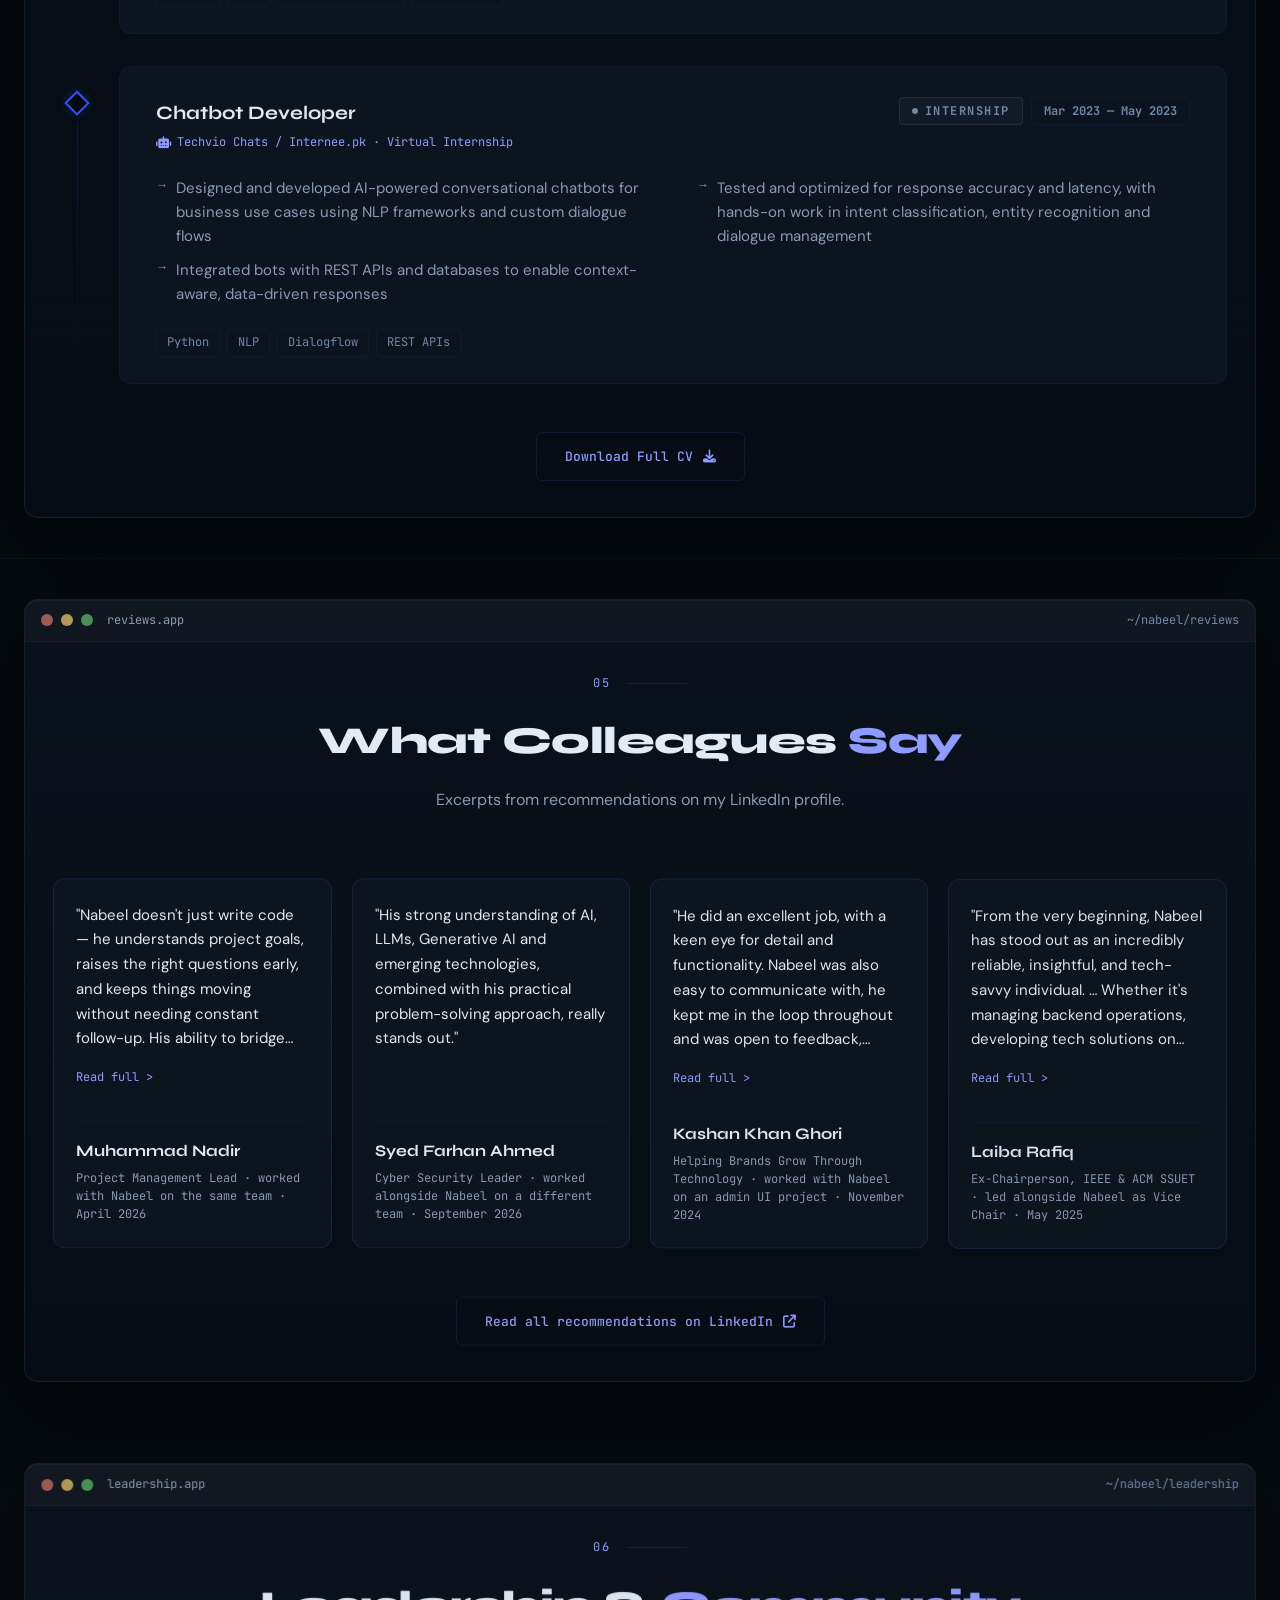
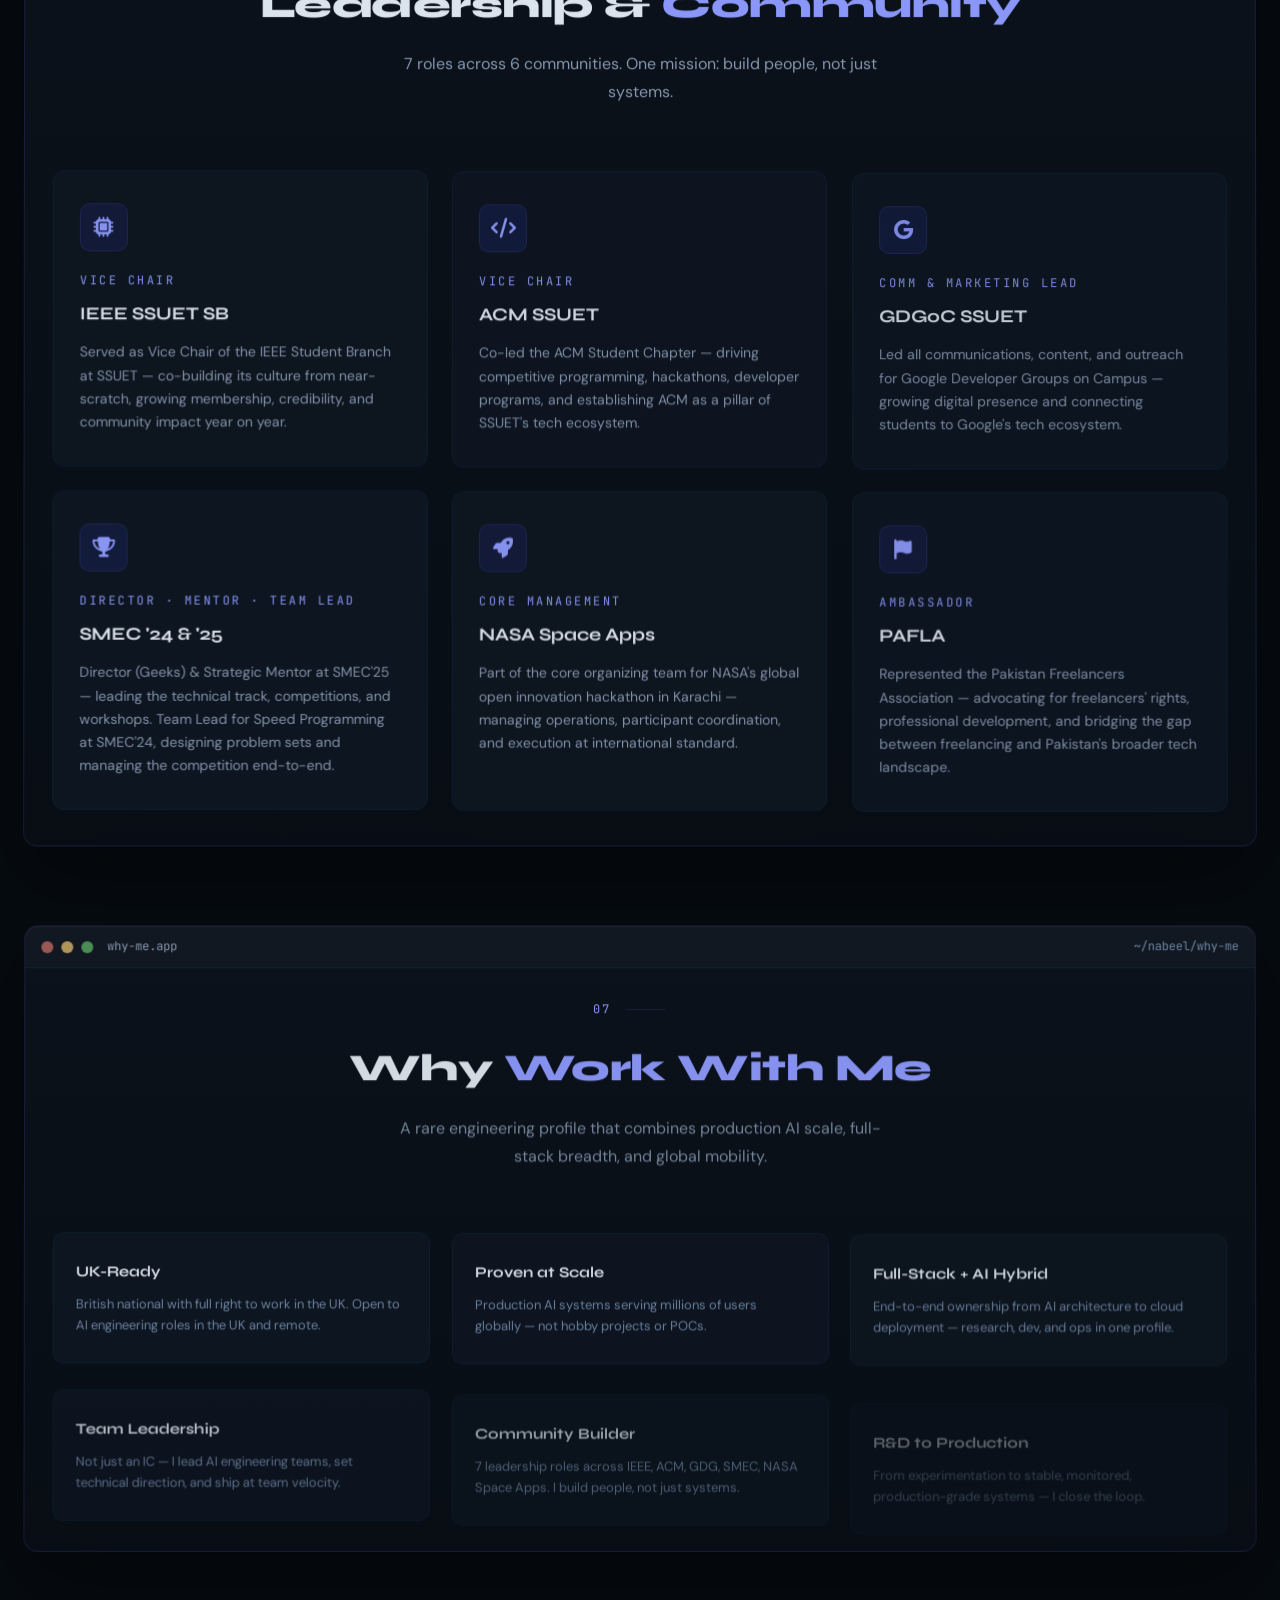
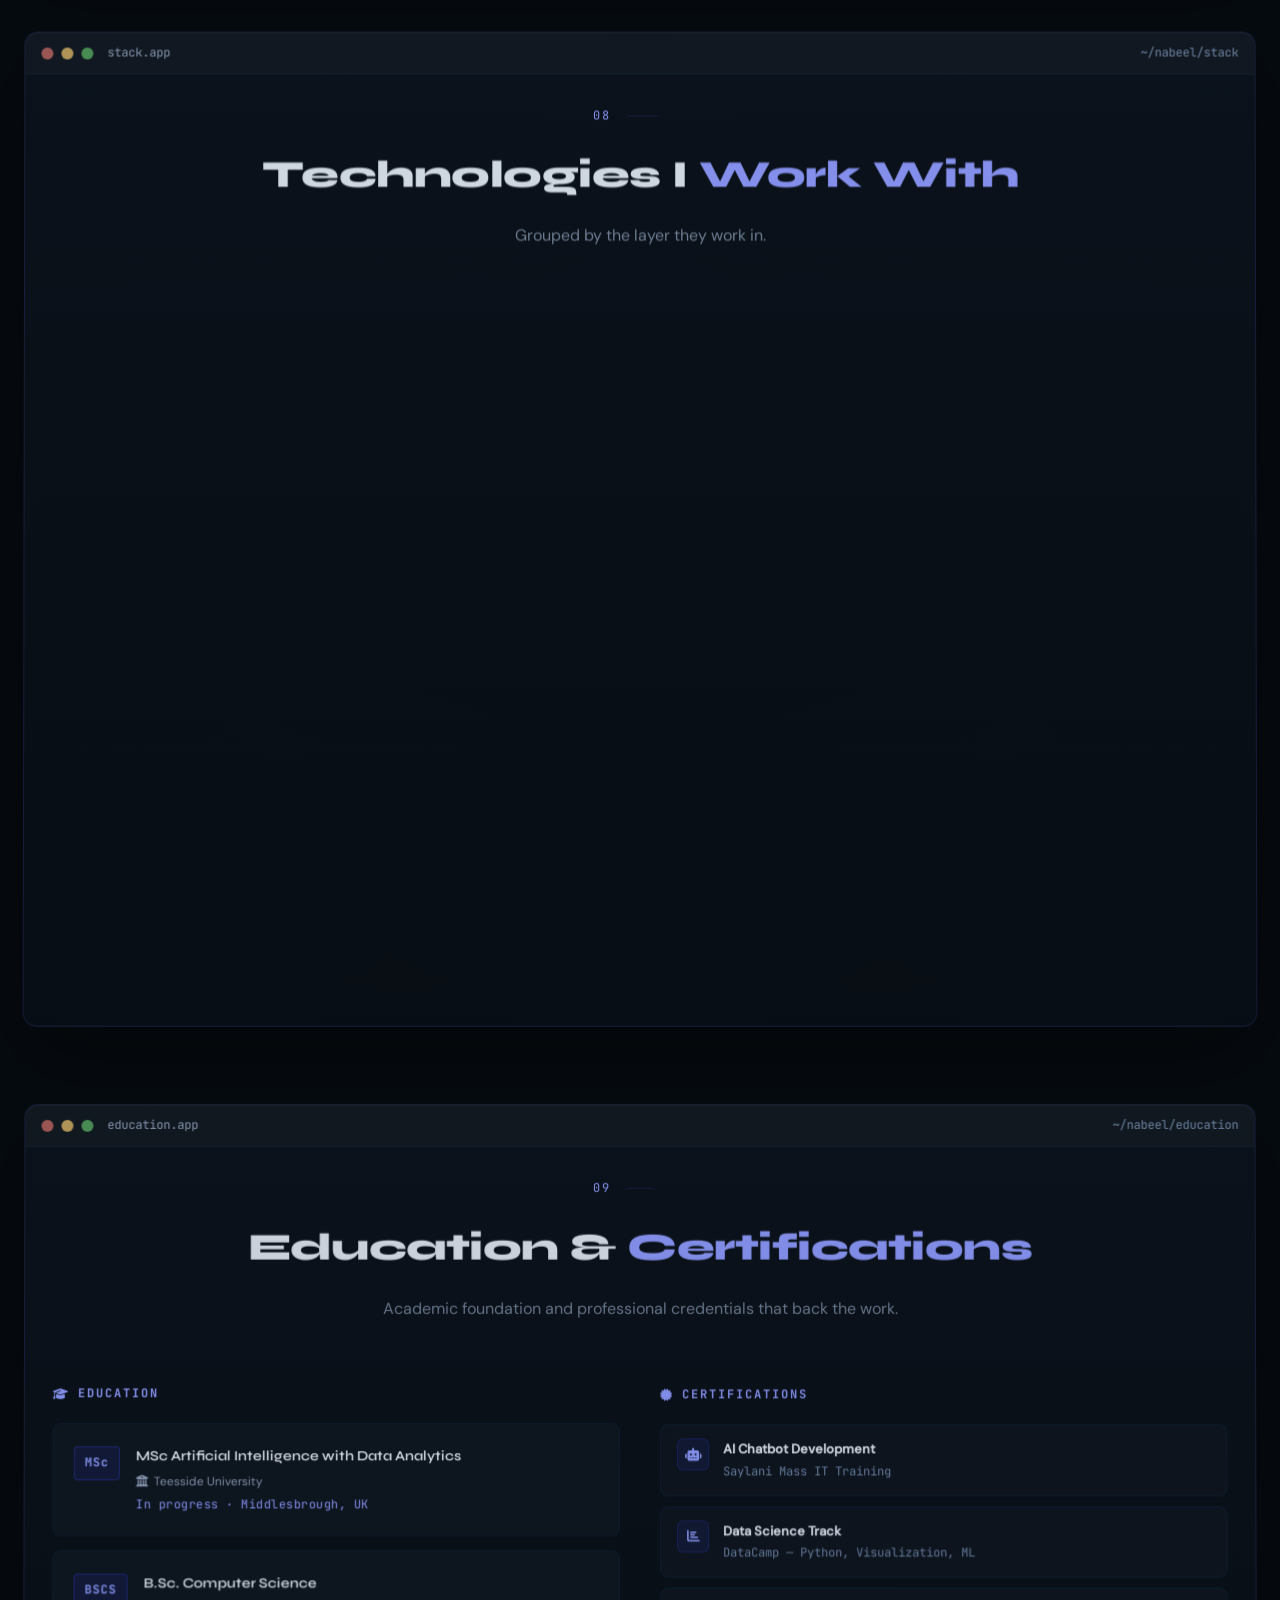
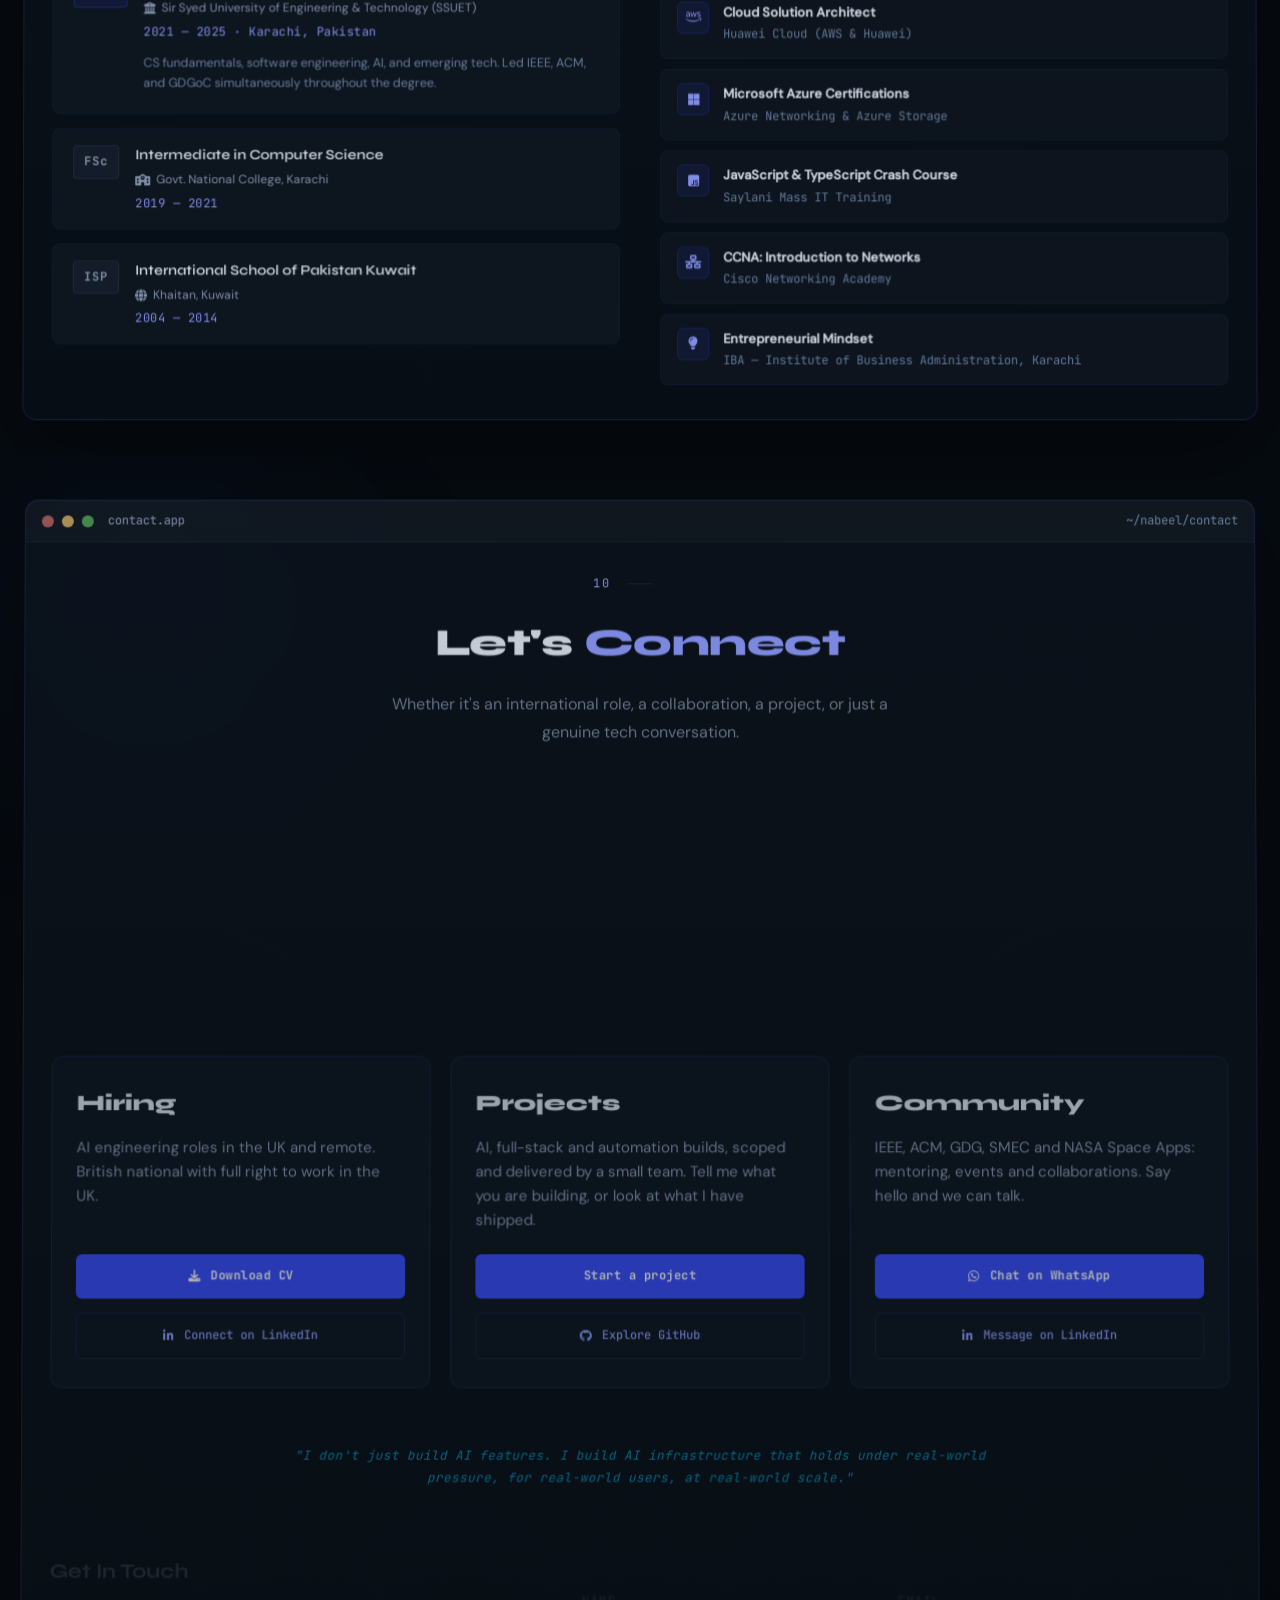
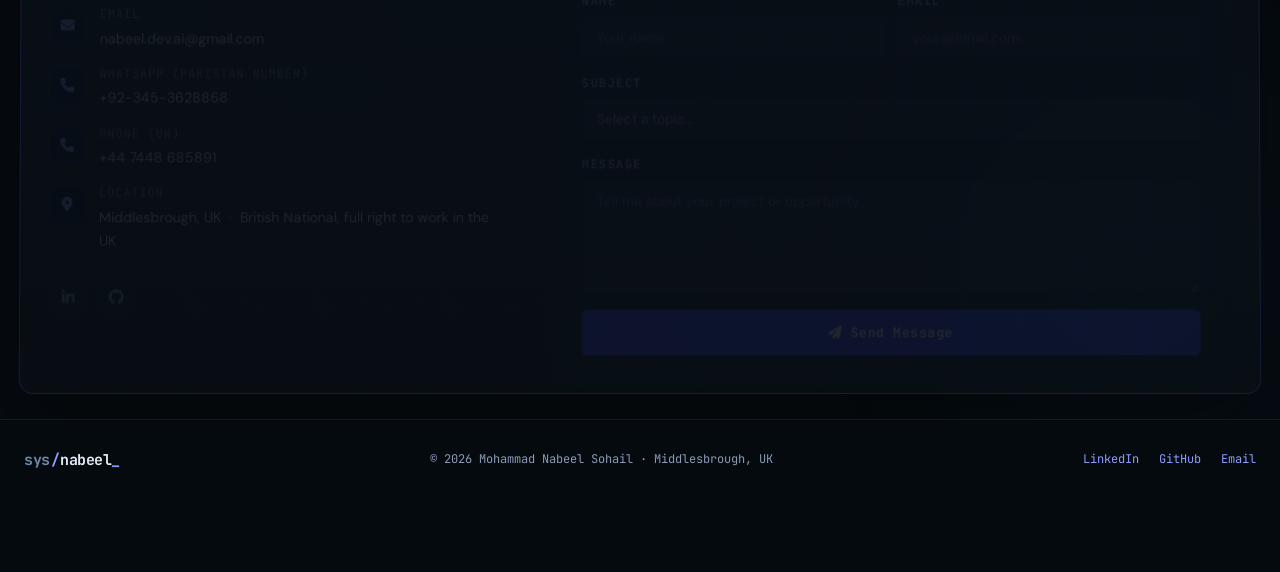
==== commit daeabbbc: "Add 3D layer, holographic cards, subset icons and polish - three.js (vendored): hero neural core, sc" ====
--- a/index.html
+++ b/index.html
@@ -63,8 +63,9 @@
 
   <link rel="preload" href="fonts/Syne-normal-3.woff2" as="font" type="font/woff2" crossorigin/>
   <link rel="preload" href="fonts/DMSans-normal-1.woff2" as="font" type="font/woff2" crossorigin/>
+  <script type="importmap">{"imports":{"three":"./js/vendor/three.module.min.js","three/addons/":"./js/vendor/addons/"}}</script>
   <link rel="stylesheet" href="css/fonts.css"/>
-  <link rel="stylesheet" href="https://cdnjs.cloudflare.com/ajax/libs/font-awesome/6.5.0/css/all.min.css"/>
+  <link rel="stylesheet" href="css/icons.css"/>
   <link rel="stylesheet" href="css/style.css"/>
 </head>
 <body>
@@ -108,6 +109,7 @@
 
   <a href="#main-content" class="skip-link">Skip to content</a>
 
+  <div class="warp-fx" aria-hidden="true"></div>
   <div class="cursor" id="cursor"></div>
   <div class="cursor-follower" id="cursorFollower"></div>
 
@@ -1033,6 +1035,7 @@
         <h2>Let's <span class="accent">Connect</span></h2>
         <p>Whether it's an international role, a collaboration, a project, or just a genuine tech conversation.</p>
       </div>
+      <div class="sig3d" id="sig3d" aria-hidden="true" title="Click me"></div>
       <div class="paths reveal">
         <article class="path">
           <h3>Hiring</h3>
--- a/css/icons.css
+++ b/css/icons.css
@@ -0,0 +1,65 @@
+/* Font Awesome Free 6.5 (CC BY 4.0 icons, SIL OFL fonts), subset to the icons this site uses */
+.fas,.fab{-moz-osx-font-smoothing:grayscale;-webkit-font-smoothing:antialiased;display:inline-block;font-style:normal;font-variant:normal;line-height:1;text-rendering:auto}
+.fas{font-family:"FA Solid";font-weight:900}
+.fab{font-family:"FA Brands";font-weight:400}
+.fa-spin{animation:fa-spin 2s infinite linear}
+@keyframes fa-spin{to{transform:rotate(360deg)}}
+@font-face{font-family:"FA Solid";font-style:normal;font-weight:900;font-display:block;src:url(../fonts/fa-solid-subset.woff2) format("woff2")}
+@font-face{font-family:"FA Brands";font-style:normal;font-weight:400;font-display:block;src:url(../fonts/fa-brands-subset.woff2) format("woff2")}
+.fa-arrow-down::before{content:"\f063"}
+.fa-arrow-left::before{content:"\f060"}
+.fa-arrow-right::before{content:"\f061"}
+.fa-arrow-up::before{content:"\f062"}
+.fa-arrow-up-right-from-square::before{content:"\f08e"}
+.fa-aws::before{content:"\f375"}
+.fa-briefcase::before{content:"\f0b1"}
+.fa-building::before{content:"\f1ad"}
+.fa-certificate::before{content:"\f0a3"}
+.fa-chalkboard-teacher::before{content:"\f51c"}
+.fa-chart-bar::before{content:"\f080"}
+.fa-check-circle::before{content:"\f058"}
+.fa-code::before{content:"\f121"}
+.fa-coins::before{content:"\f51e"}
+.fa-comments::before{content:"\f086"}
+.fa-copy::before{content:"\f0c5"}
+.fa-crosshairs::before{content:"\f05b"}
+.fa-download::before{content:"\f019"}
+.fa-envelope::before{content:"\f0e0"}
+.fa-external-link-alt::before{content:"\f35d"}
+.fa-file-alt::before{content:"\f15c"}
+.fa-flag::before{content:"\f024"}
+.fa-folder-open::before{content:"\f07c"}
+.fa-github::before{content:"\f09b"}
+.fa-globe::before{content:"\f0ac"}
+.fa-google::before{content:"\f1a0"}
+.fa-graduation-cap::before{content:"\f19d"}
+.fa-handshake::before{content:"\f2b5"}
+.fa-home::before{content:"\f015"}
+.fa-house::before{content:"\f015"}
+.fa-js-square::before{content:"\f3b9"}
+.fa-layer-group::before{content:"\f5fd"}
+.fa-lightbulb::before{content:"\f0eb"}
+.fa-linkedin-in::before{content:"\f0e1"}
+.fa-location-dot::before{content:"\f3c5"}
+.fa-magnifying-glass::before{content:"\f002"}
+.fa-map-marked-alt::before{content:"\f5a0"}
+.fa-microchip::before{content:"\f2db"}
+.fa-microsoft::before{content:"\f3ca"}
+.fa-network-wired::before{content:"\f6ff"}
+.fa-paper-plane::before{content:"\f1d8"}
+.fa-phone::before{content:"\f095"}
+.fa-plane::before{content:"\f072"}
+.fa-robot::before{content:"\f544"}
+.fa-rocket::before{content:"\f135"}
+.fa-school::before{content:"\f549"}
+.fa-shield-alt::before{content:"\f3ed"}
+.fa-spinner::before{content:"\f110"}
+.fa-star::before{content:"\f005"}
+.fa-terminal::before{content:"\f120"}
+.fa-triangle-exclamation::before{content:"\f071"}
+.fa-trophy::before{content:"\f091"}
+.fa-university::before{content:"\f19c"}
+.fa-user::before{content:"\f007"}
+.fa-users::before{content:"\f0c0"}
+.fa-whatsapp::before{content:"\f232"}
+.fa-xmark::before{content:"\f00d"}
--- a/css/style.css
+++ b/css/style.css
@@ -300,7 +300,7 @@
 
 .sh-idx {
   font-family: var(--font-mono);
-  font-size: 11px;
+  font-size: 12px;
   color: var(--accent-text);
   letter-spacing: 2px;
 }
@@ -456,7 +456,7 @@
 .nav-num {
   color: var(--accent-text);
   opacity: 1;
-  font-size: 11px;
+  font-size: 12px;
 }
 
 .nav-item:hover {
@@ -558,7 +558,7 @@
   padding: 7px 16px;
   border-radius: 4px;
   font-family: var(--font-mono);
-  font-size: 11px;
+  font-size: 12px;
   color: var(--text-2);
   margin-bottom: 28px;
   letter-spacing: 1px;
@@ -602,7 +602,7 @@
 
 .eyebrow-text {
   font-family: var(--font-mono);
-  font-size: 11px;
+  font-size: 12px;
   color: var(--text-3);
   letter-spacing: 3px;
 }
@@ -688,7 +688,7 @@
 
 .term-title {
   font-family: var(--font-mono);
-  font-size: 11px;
+  font-size: 12px;
   color: var(--text-3);
   margin-left: 8px;
 }
@@ -779,7 +779,7 @@
 
 .mk {
   font-family: var(--font-mono);
-  font-size: 11px;
+  font-size: 12px;
   color: var(--text-3);
   letter-spacing: 1.5px;
   margin-top: 5px;
@@ -884,7 +884,7 @@
 .hud-tag-bot {
   position: absolute;
   font-family: var(--font-mono);
-  font-size: 11px;
+  font-size: 12px;
   letter-spacing: 2px;
   color: var(--accent-text);
   opacity: 0.9;
@@ -979,7 +979,7 @@
   border: 1px solid var(--border);
   border-radius: 6px;
   font-family: var(--font-mono);
-  font-size: 11px;
+  font-size: 12px;
   color: var(--text-2);
   transition: all 0.3s;
 }
@@ -1006,7 +1006,7 @@
   align-items: center;
   gap: 10px;
   font-family: var(--font-mono);
-  font-size: 11px;
+  font-size: 12px;
   letter-spacing: 3px;
   color: var(--text-3);
 }
@@ -1114,7 +1114,7 @@
 
 .svc-num {
   font-family: var(--font-mono);
-  font-size: 11px;
+  font-size: 12px;
   color: var(--text-3);
   letter-spacing: 2px;
   margin-bottom: 10px;
@@ -1254,7 +1254,7 @@
 .afi-label {
   display: block;
   font-family: var(--font-mono);
-  font-size: 11px;
+  font-size: 12px;
   color: var(--text-3);
   letter-spacing: 1.5px;
   margin-bottom: 3px;
@@ -1289,7 +1289,7 @@
 }
 .afb-txt {
   font-family: var(--font-mono);
-  font-size: 11px;
+  font-size: 12px;
   font-weight: 600;
   line-height: 1.4;
 }
@@ -1305,7 +1305,7 @@
 
 .about-lead {
   font-family: var(--font-mono);
-  font-size: 11px;
+  font-size: 12px;
   color: var(--accent-text);
   letter-spacing: 2px;
   text-transform: uppercase;
@@ -1346,7 +1346,7 @@
 }
 .skill-chips i {
   color: var(--accent-text);
-  font-size: 11px;
+  font-size: 12px;
 }
 
 /* ================================================
@@ -1467,7 +1467,7 @@
 
 .tl-date {
   font-family: var(--font-mono);
-  font-size: 11px;
+  font-size: 12px;
   font-weight: 700;
   color: var(--text-3);
   background: var(--bg-2);
@@ -1510,7 +1510,7 @@
   border: 1px solid var(--border);
   border-radius: 4px;
   font-family: var(--font-mono);
-  font-size: 11px;
+  font-size: 12px;
   color: var(--text-3);
   transition: all 0.2s;
 }
@@ -1574,7 +1574,7 @@
 
 .lead-role {
   font-family: var(--font-mono);
-  font-size: 11px;
+  font-size: 12px;
   color: var(--accent-text);
   letter-spacing: 2.5px;
   display: block;
@@ -1748,14 +1748,14 @@
 
 .pi-cat {
   font-family: var(--font-mono);
-  font-size: 11px;
+  font-size: 12px;
   color: var(--accent-text);
   letter-spacing: 1.5px;
 }
 
 .pi-yr {
   font-family: var(--font-mono);
-  font-size: 11px;
+  font-size: 12px;
   color: var(--text-3);
 }
 
@@ -1786,7 +1786,7 @@
   border: 1px solid var(--border);
   border-radius: 4px;
   font-family: var(--font-mono);
-  font-size: 11px;
+  font-size: 12px;
   color: var(--text-3);
   transition: all 0.2s;
 }
@@ -1842,7 +1842,7 @@
 }
 .tech-pill span {
   font-family: var(--font-mono);
-  font-size: 11px;
+  font-size: 12px;
   color: var(--text-3);
   transition: color 0.3s;
   letter-spacing: 0.5px;
@@ -1910,7 +1910,7 @@
   align-items: center;
   gap: 8px;
   font-family: var(--font-mono);
-  font-size: 11px;
+  font-size: 12px;
   color: var(--text-2);
   letter-spacing: 1px;
   background: var(--surface);
@@ -1975,7 +1975,7 @@
 .footer-nav h3,
 .footer-social h3 {
   font-family: var(--font-mono);
-  font-size: 11px;
+  font-size: 12px;
   font-weight: 700;
   color: var(--text-3);
   letter-spacing: 2px;
@@ -2030,7 +2030,7 @@
 
 .footer-bottom span {
   font-family: var(--font-mono);
-  font-size: 11px;
+  font-size: 12px;
   color: var(--text-3);
   letter-spacing: 1px;
 }
@@ -2178,7 +2178,7 @@
   padding: 5px 14px;
   border-radius: 4px;
   font-family: var(--font-mono);
-  font-size: 11px;
+  font-size: 12px;
   color: var(--text-2);
   margin-bottom: 18px;
   letter-spacing: 0.5px;
@@ -2190,7 +2190,7 @@
 .tl-badge {
   display: inline-block;
   font-family: var(--font-mono);
-  font-size: 11px;
+  font-size: 12px;
   font-weight: 700;
   letter-spacing: 1.5px;
   padding: 2px 8px;
@@ -2265,7 +2265,7 @@
 }
 .ec-col-head {
   font-family: var(--font-mono);
-  font-size: 11px;
+  font-size: 12px;
   font-weight: 700;
   text-transform: uppercase;
   letter-spacing: 2px;
@@ -2295,7 +2295,7 @@
 }
 .edu-badge {
   font-family: var(--font-mono);
-  font-size: 11px;
+  font-size: 12px;
   font-weight: 700;
   background: rgba(58, 78, 255, 0.12);
   color: var(--accent-text);
@@ -2334,7 +2334,7 @@
 }
 .edu-period {
   font-family: var(--font-mono);
-  font-size: 11px;
+  font-size: 12px;
   color: var(--accent-text);
   letter-spacing: 0.5px;
 }
@@ -2389,7 +2389,7 @@
   color: var(--text-1);
 }
 .cert-issuer {
-  font-size: 11px;
+  font-size: 12px;
   color: var(--text-3);
   font-family: var(--font-mono);
 }
@@ -2515,7 +2515,7 @@
 }
 .ci-label {
   font-family: var(--font-mono);
-  font-size: 11px;
+  font-size: 12px;
   color: var(--text-3);
   letter-spacing: 1px;
   text-transform: uppercase;
@@ -2559,7 +2559,7 @@
 }
 .cf-field label {
   font-family: var(--font-mono);
-  font-size: 11px;
+  font-size: 12px;
   font-weight: 700;
   text-transform: uppercase;
   letter-spacing: 1.5px;
@@ -2742,7 +2742,7 @@
   top: 10px;
   right: 12px;
   font-family: var(--font-mono);
-  font-size: 11px;
+  font-size: 12px;
   color: var(--text-3);
 }
 .node:not(:last-child)::after {
@@ -3119,7 +3119,7 @@
   display: block;
   margin-bottom: 4px;
   font-family: var(--font-mono);
-  font-size: 11px;
+  font-size: 12px;
   letter-spacing: 1.5px;
   text-transform: uppercase;
   color: var(--text-3);
@@ -3139,7 +3139,7 @@
   transition: color .2s, background .2s, border-color .2s;
 }
 .svc-tab:last-child { border-bottom: 0; }
-.svc-n { font-family: var(--font-mono); font-size: 11px; color: var(--text-3); letter-spacing: 1px; }
+.svc-n { font-family: var(--font-mono); font-size: 12px; color: var(--text-3); letter-spacing: 1px; }
 .svc-tab:hover, .svc-tab:focus-visible { color: var(--text); background: rgba(58,78,255,.08); }
 .svc-tab[aria-selected="true"] { color: var(--text); background: rgba(58,78,255,.12); border-left-color: var(--accent); }
 .svc-tab[aria-selected="true"] .svc-n { color: var(--accent-text); }
@@ -3272,7 +3272,7 @@
 /* experience: employment type sits with the date as a matched chip pair */
 .tl-meta { display: flex; align-items: center; gap: 8px; flex-wrap: wrap; justify-content: flex-end; }
 .tl-meta .tl-badge, .tl-meta .tl-date {
-  margin: 0; padding: 5px 12px; border-radius: 4px; font-size: 11px; line-height: 1.4;
+  margin: 0; padding: 5px 12px; border-radius: 4px; font-size: 12px; line-height: 1.4;
   display: inline-flex; align-items: center; gap: 7px; white-space: nowrap;
 }
 .tl-meta .tl-badge::before { content: ""; width: 6px; height: 6px; border-radius: 50%; background: currentColor; }
@@ -3294,7 +3294,7 @@
   display: -webkit-box; -webkit-box-orient: vertical; -webkit-line-clamp: 6; line-clamp: 6; overflow: hidden;
 }
 .quote figcaption { margin-top: auto; }
-.quote figcaption span { font-size: 11px; }
+.quote figcaption span { font-size: 12px; }
 .q-more {
   align-self: flex-start; background: none; border: 0; padding: 0; cursor: pointer;
   font-family: var(--font-mono); font-size: 12px; color: var(--accent-text);
@@ -3340,7 +3340,7 @@
   border-bottom: 1px solid var(--border);
 }
 .stack-group:last-child { border-bottom: 0; }
-.stack-group::before { content: counter(ln, decimal-leading-zero); text-align: right; padding-right: 18px; font-family: var(--font-mono); font-size: 11px; color: var(--text-3); }
+.stack-group::before { content: counter(ln, decimal-leading-zero); text-align: right; padding-right: 18px; font-family: var(--font-mono); font-size: 12px; color: var(--text-3); }
 .stack-group h3 { margin: 0; padding: 0; border: 0; font-size: 12px; color: var(--accent-2); }
 .stack-group h3::before { content: "> "; color: var(--accent-text); }
 .stack-list { gap: 4px 0; }
@@ -3348,7 +3348,9 @@
   padding: 0; background: none; border: 0; border-radius: 0; font-size: 13.5px; color: var(--text);
   transition: color .2s;
 }
-.stack-list li:not(:last-child)::after { content: "·"; margin: 0 10px; color: var(--text-3); }
+.stack-list li { position: relative; padding: 0 16px 0 14px; }
+.stack-list li::before { content: ""; position: absolute; left: 3px; top: .62em; width: 3px; height: 3px; border-radius: 50%; background: var(--text-3); transition: background .2s; }
+.stack-list li:hover::before { background: var(--accent-2); }
 .stack-list li:hover { color: var(--accent-text); }
 .stack-group:hover { background: rgba(58, 78, 255, .05); }
 .stack-group:hover::before { color: var(--accent-text); }
@@ -3387,7 +3389,7 @@
 .hud-img img { height: clamp(360px, 56vh, 540px); display: block; }
 .hud-scanbar { z-index: 2; animation-iteration-count: 2; }
 .hud-tag-top, .hud-tag-bot {
-  z-index: 5; padding: 5px 10px; border-radius: 4px; font-size: 11px; letter-spacing: 1.5px;
+  z-index: 5; padding: 5px 10px; border-radius: 4px; font-size: 12px; letter-spacing: 1.5px;
   background: rgba(5, 10, 15, .82); border: 1px solid var(--border-2); color: var(--accent-text);
   backdrop-filter: blur(4px);
 }
@@ -3402,7 +3404,7 @@
 }
 .hc-list { display: flex; flex-wrap: wrap; gap: 6px 0; font-family: var(--font-mono); font-size: 12px; letter-spacing: 1.5px; text-transform: uppercase; color: var(--text-2); }
 .hc-list li:not(:last-child)::after { content: "/"; margin: 0 14px; color: var(--accent-text); }
-.hc-cue { font-family: var(--font-mono); font-size: 11px; letter-spacing: 2px; text-transform: uppercase; color: var(--text-3); white-space: nowrap; transition: color .2s; }
+.hc-cue { font-family: var(--font-mono); font-size: 12px; letter-spacing: 2px; text-transform: uppercase; color: var(--text-3); white-space: nowrap; transition: color .2s; }
 .hc-cue i { margin-left: 8px; color: var(--accent-text); animation: cueBob 2s ease-in-out infinite; display: inline-block; }
 .hc-cue:hover { color: var(--text); }
 @keyframes cueBob { 0%, 100% { transform: translateY(0); } 50% { transform: translateY(4px); } }
@@ -3417,7 +3419,7 @@
 @media (max-width: 600px) {
   .hero-credits { flex-direction: column; align-items: flex-start; gap: 12px; padding: 16px 20px 22px; }
   .hc-list li:not(:last-child)::after { margin: 0 8px; }
-  .hc-list { font-size: 11px; letter-spacing: 1px; }
+  .hc-list { font-size: 12px; letter-spacing: 1px; }
 }
 
 /* ================================================
@@ -3462,7 +3464,7 @@
 @keyframes t2in { from { opacity: 0; transform: translateX(-6px); } }
 .t2-k { color: var(--accent-2); }
 .t2-v { color: var(--text); }
-.t2-foot { display: flex; justify-content: space-between; padding: 8px 16px; border-top: 1px solid var(--border); background: rgba(58, 78, 255, .08); font-family: var(--font-mono); font-size: 11px; color: var(--text-2); }
+.t2-foot { display: flex; justify-content: space-between; padding: 8px 16px; border-top: 1px solid var(--border); background: rgba(58, 78, 255, .08); font-family: var(--font-mono); font-size: 12px; color: var(--text-2); }
 @media (prefers-reduced-motion: reduce) { .t2-caret { animation: none; } .t2-out > div.on { animation: none; } }
 @media (max-width: 900px) {
   .about-grid2 { grid-template-columns: 1fr; }
@@ -3497,14 +3499,14 @@
   font-family: var(--font-mono); font-size: 12px; color: var(--text-2); transition: border-color .2s, color .2s;
 }
 .mb-btn:hover, .mb-btn:focus-visible { color: var(--text); border-color: var(--accent); }
-kbd { font-family: var(--font-mono); font-size: 11px; padding: 1px 6px; border: 1px solid var(--border-2); border-radius: 4px; box-shadow: 0 1px 0 var(--border-2); color: var(--text-3); background: rgba(255,255,255,.03); }
+kbd { font-family: var(--font-mono); font-size: 12px; padding: 1px 6px; border: 1px solid var(--border-2); border-radius: 4px; box-shadow: 0 1px 0 var(--border-2); color: var(--text-3); background: rgba(255,255,255,.03); }
 .mb-clock { font-family: var(--font-mono); font-size: 12px; color: var(--text-2); white-space: nowrap; }
 .mb-clock-tz { color: var(--text-3); }
 .menubar .btn-nav-cta { padding: 6px 12px; font-size: 12px; }
 .hero { padding-top: var(--bar-h); }
 @media (max-width: 700px) {
   .mb-btn-txt, .mb-btn kbd, .mb-clock-tz { display: none; }
-  .mb-app { min-width: 0; font-size: 11px; }
+  .mb-app { min-width: 0; font-size: 12px; }
   .mb-app::before { content: none; }
   .menubar .nav-container { padding: 0 14px; gap: 10px; }
 }
@@ -3563,7 +3565,7 @@
 .dock-tip {
   position: absolute; bottom: calc(100% + 12px); left: 50%; transform: translateX(-50%) translateY(4px); white-space: nowrap; pointer-events: none;
   padding: 4px 9px; border-radius: 6px; background: rgba(5, 10, 15, .92); border: 1px solid var(--border-2);
-  font-family: var(--font-mono); font-size: 11px; color: var(--text); opacity: 0; transition: opacity .15s, transform .15s;
+  font-family: var(--font-mono); font-size: 12px; color: var(--text); opacity: 0; transition: opacity .15s, transform .15s;
 }
 .dock-item:hover .dock-tip, .dock-item:focus-visible .dock-tip { opacity: 1; transform: translateX(-50%); }
 .dock-sep { width: 1px; align-self: stretch; margin: 4px 4px; background: var(--border-2); }
@@ -3591,10 +3593,10 @@
 .pal-list { max-height: 340px; overflow-y: auto; padding: 8px; }
 .pal-list li { display: grid; grid-template-columns: 70px 1fr auto; align-items: center; gap: 10px; padding: 10px 12px; border-radius: 8px; cursor: pointer; font-size: 14px; color: var(--text-2); }
 .pal-list li[aria-selected="true"] { background: rgba(58, 78, 255, .16); color: var(--text); }
-.pal-g { font-family: var(--font-mono); font-size: 11px; letter-spacing: 1px; text-transform: uppercase; color: var(--accent-2); }
+.pal-g { font-family: var(--font-mono); font-size: 12px; letter-spacing: 1px; text-transform: uppercase; color: var(--accent-2); }
 .pal-list i { font-size: 12px; color: var(--text-3); }
 .pal-empty { color: var(--text-3); cursor: default; display: block !important; }
-.pal-foot { display: flex; gap: 18px; padding: 10px 18px; border-top: 1px solid var(--border-2); font-family: var(--font-mono); font-size: 11px; color: var(--text-3); }
+.pal-foot { display: flex; gap: 18px; padding: 10px 18px; border-top: 1px solid var(--border-2); font-family: var(--font-mono); font-size: 12px; color: var(--text-3); }
 .pal-foot kbd { margin-right: 4px; }
 
 /* 3D tilt + hero depth */
@@ -3629,6 +3631,8 @@
   .dock { gap: 8px; padding: 8px 12px; overflow-x: auto; scrollbar-width: none; justify-content: flex-start; }
   .dock::-webkit-scrollbar { display: none; }
   .dock-item { flex: none; }
+  /* fade the edges so it reads as scrollable */
+  .dock { -webkit-mask-image: linear-gradient(90deg, transparent, #000 14px, #000 calc(100% - 14px), transparent); mask-image: linear-gradient(90deg, transparent, #000 14px, #000 calc(100% - 14px), transparent); }
 }
 @media (max-width: 520px) {
   .mb-clock { display: none; }
@@ -3738,9 +3742,9 @@
 .loader-skip:hover, .loader-skip:focus-visible { color: var(--text); border-color: var(--accent); }
 
 @media (max-width: 700px) {
-  .ld-top { padding: 14px 16px; font-size: 11px; letter-spacing: 1px; }
+  .ld-top { padding: 14px 16px; font-size: 12px; letter-spacing: 1px; }
   .ld-tag { display: none; }
-  .ld-log { left: 16px; bottom: 74px; height: 150px; width: calc(100vw - 32px); font-size: 11px; }
+  .ld-log { left: 16px; bottom: 74px; height: 150px; width: calc(100vw - 32px); font-size: 12px; }
   .ld-core { top: 38%; }
   .loader-skip { right: 16px; bottom: 18px; }
 }
@@ -3827,3 +3831,52 @@
   .ch, .ln { transform: none !important; }
   .ht-line, .hero-status { animation: none !important; opacity: 1 !important; transform: none !important; }
 }
+
+/* ================================================
+   3D LAYER (js/fx3d.js). html.fx3d = world canvas is rendering
+   ================================================ */
+.fx3d-canvas { background: radial-gradient(120% 80% at 50% 50%, transparent 55%, rgba(5, 10, 15, .55) 100%); position: fixed; inset: 0; width: 100%; height: 100%; z-index: -1; pointer-events: none; display: block; }
+
+/* let the world show between windows; keep it readable */
+.fx3d section[data-app]:not(.hero), .fx3d .cta-sec, .fx3d .footer-min { background: transparent; }
+.fx3d .cta-bg-grid { opacity: .5; }
+.fx3d .win { background: linear-gradient(180deg, rgba(13, 21, 32, .66), rgba(8, 14, 21, .66)); }
+.fx3d #particleCanvas { display: none; }
+
+
+/* warp flash while jumping between sections (--warp set per frame) */
+.warp-fx {
+  position: fixed; inset: 0; z-index: 940; pointer-events: none; opacity: var(--warp, 0);
+  background: radial-gradient(circle at 50% 50%, transparent 38%, rgba(0, 200, 255, .20) 78%, rgba(58, 78, 255, .34) 100%);
+  mix-blend-mode: screen;
+}
+
+/* signature object */
+.sig3d { position: relative; height: 230px; max-width: 460px; margin: -8px auto 18px; }
+.sig3d canvas { width: 100%; height: 100%; display: block; }
+.sig3d:not(.is-live) { display: none; }
+@media (max-width: 700px) { .sig3d { height: 170px; } }
+
+/* holographic cards */
+.holo {
+  transform: perspective(900px) rotateX(var(--rx, 0deg)) rotateY(var(--ry, 0deg)) translateY(var(--lift, 0px));
+  transition: transform .5s var(--ease-out), border-color .3s, box-shadow .4s;
+  will-change: transform;
+}
+.holo.is-holo { transition: transform .08s linear, border-color .3s, box-shadow .4s; }
+.proj-card.holo:hover { --lift: -8px; }
+.holo .proj-vis > .pv-icon, .holo .proj-vis > .pv-num {
+  translate: calc(var(--px, 0) * 16px) calc(var(--py, 0) * 11px);
+  transition: translate .25s var(--ease-out);
+}
+.holo > .proj-info h3, .holo > h3 { translate: calc(var(--px, 0) * 4px) 0; transition: translate .25s var(--ease-out); }
+.holo-foil {
+  position: absolute; inset: 0; z-index: 2; pointer-events: none; border-radius: inherit; opacity: 0;
+  mix-blend-mode: overlay; transition: opacity .35s var(--ease-out);
+  background:
+    linear-gradient(115deg, transparent calc(var(--fx, 50%) - 22%), rgba(255, 255, 255, .55) var(--fx, 50%), transparent calc(var(--fx, 50%) + 22%)),
+    conic-gradient(from 210deg at var(--fx, 50%) var(--fy, 50%), #ff7ad9, #6ad5ff, #7affb2, #ffe97a, #ff7ad9);
+}
+.holo.is-holo > .holo-foil { opacity: .28; }
+
+@media (prefers-reduced-motion: reduce) { .warp-fx, .sig3d { display: none; } .holo { transform: none; } }
